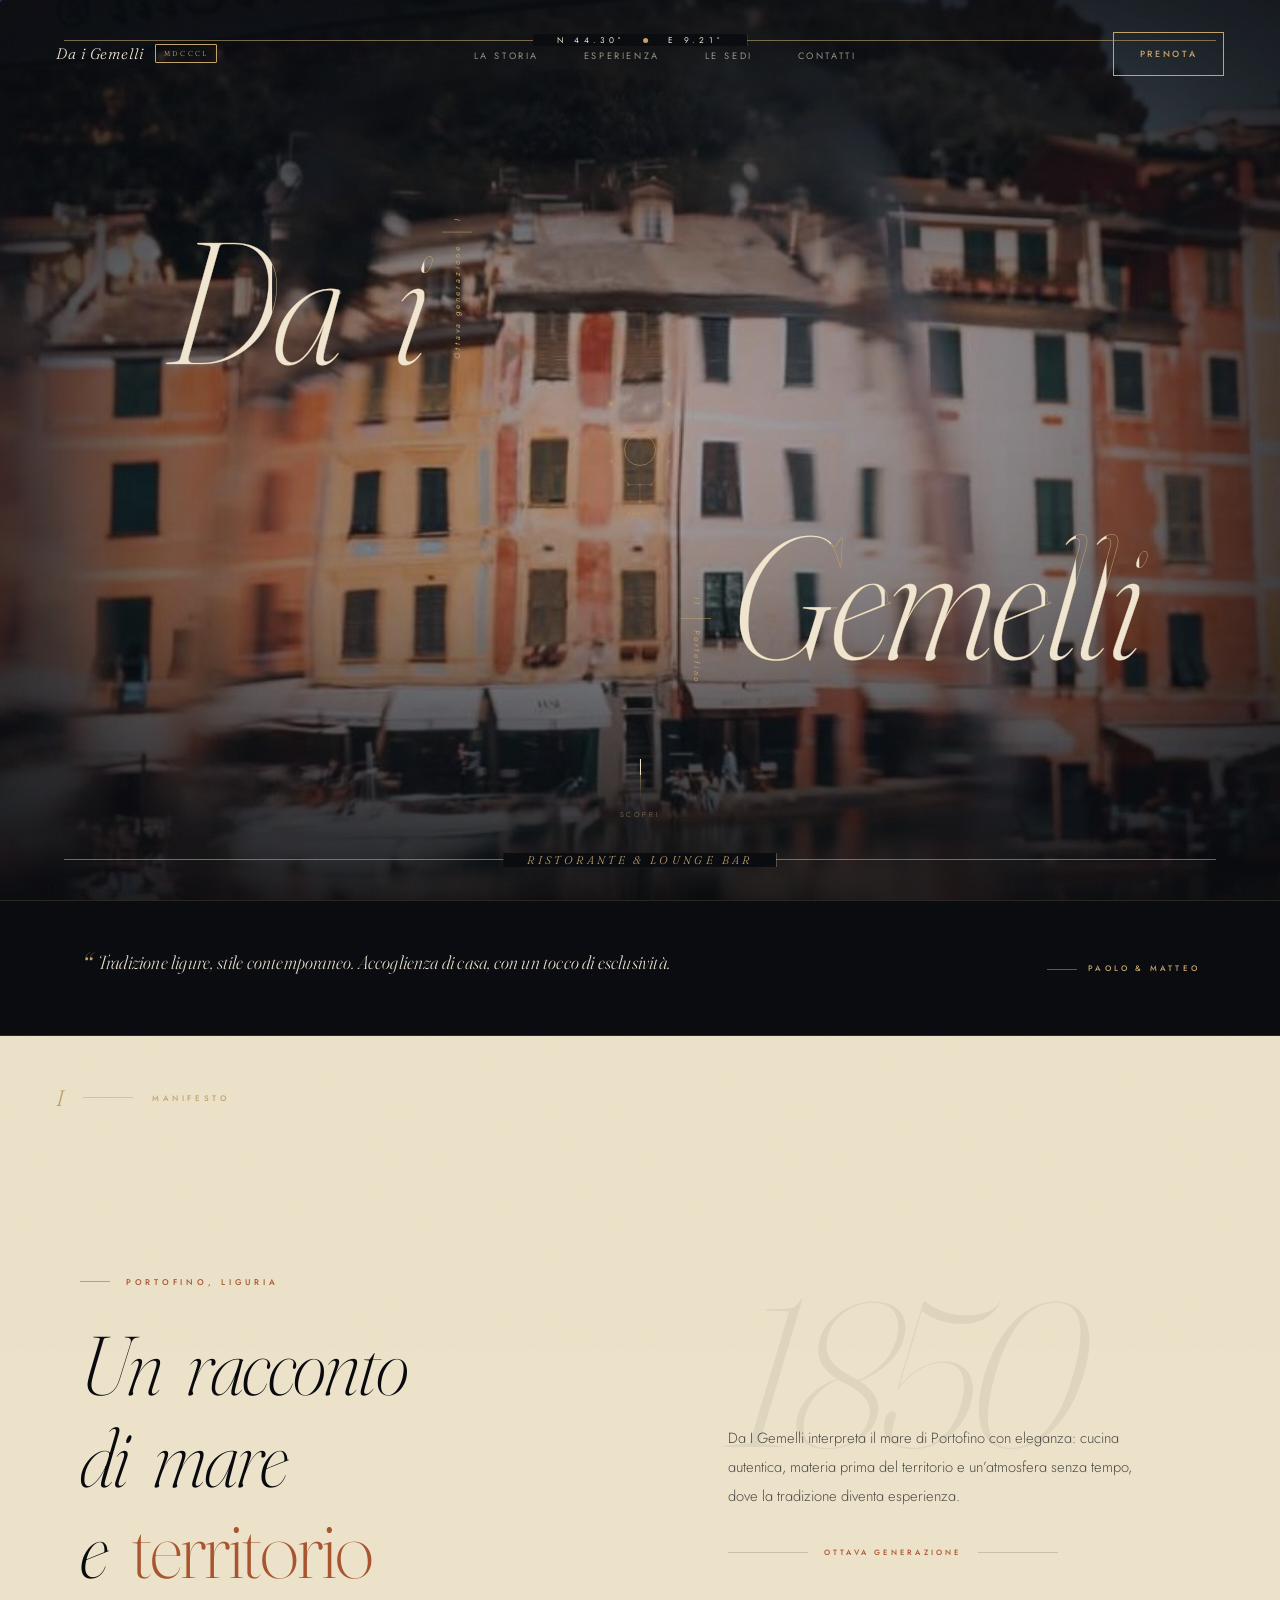
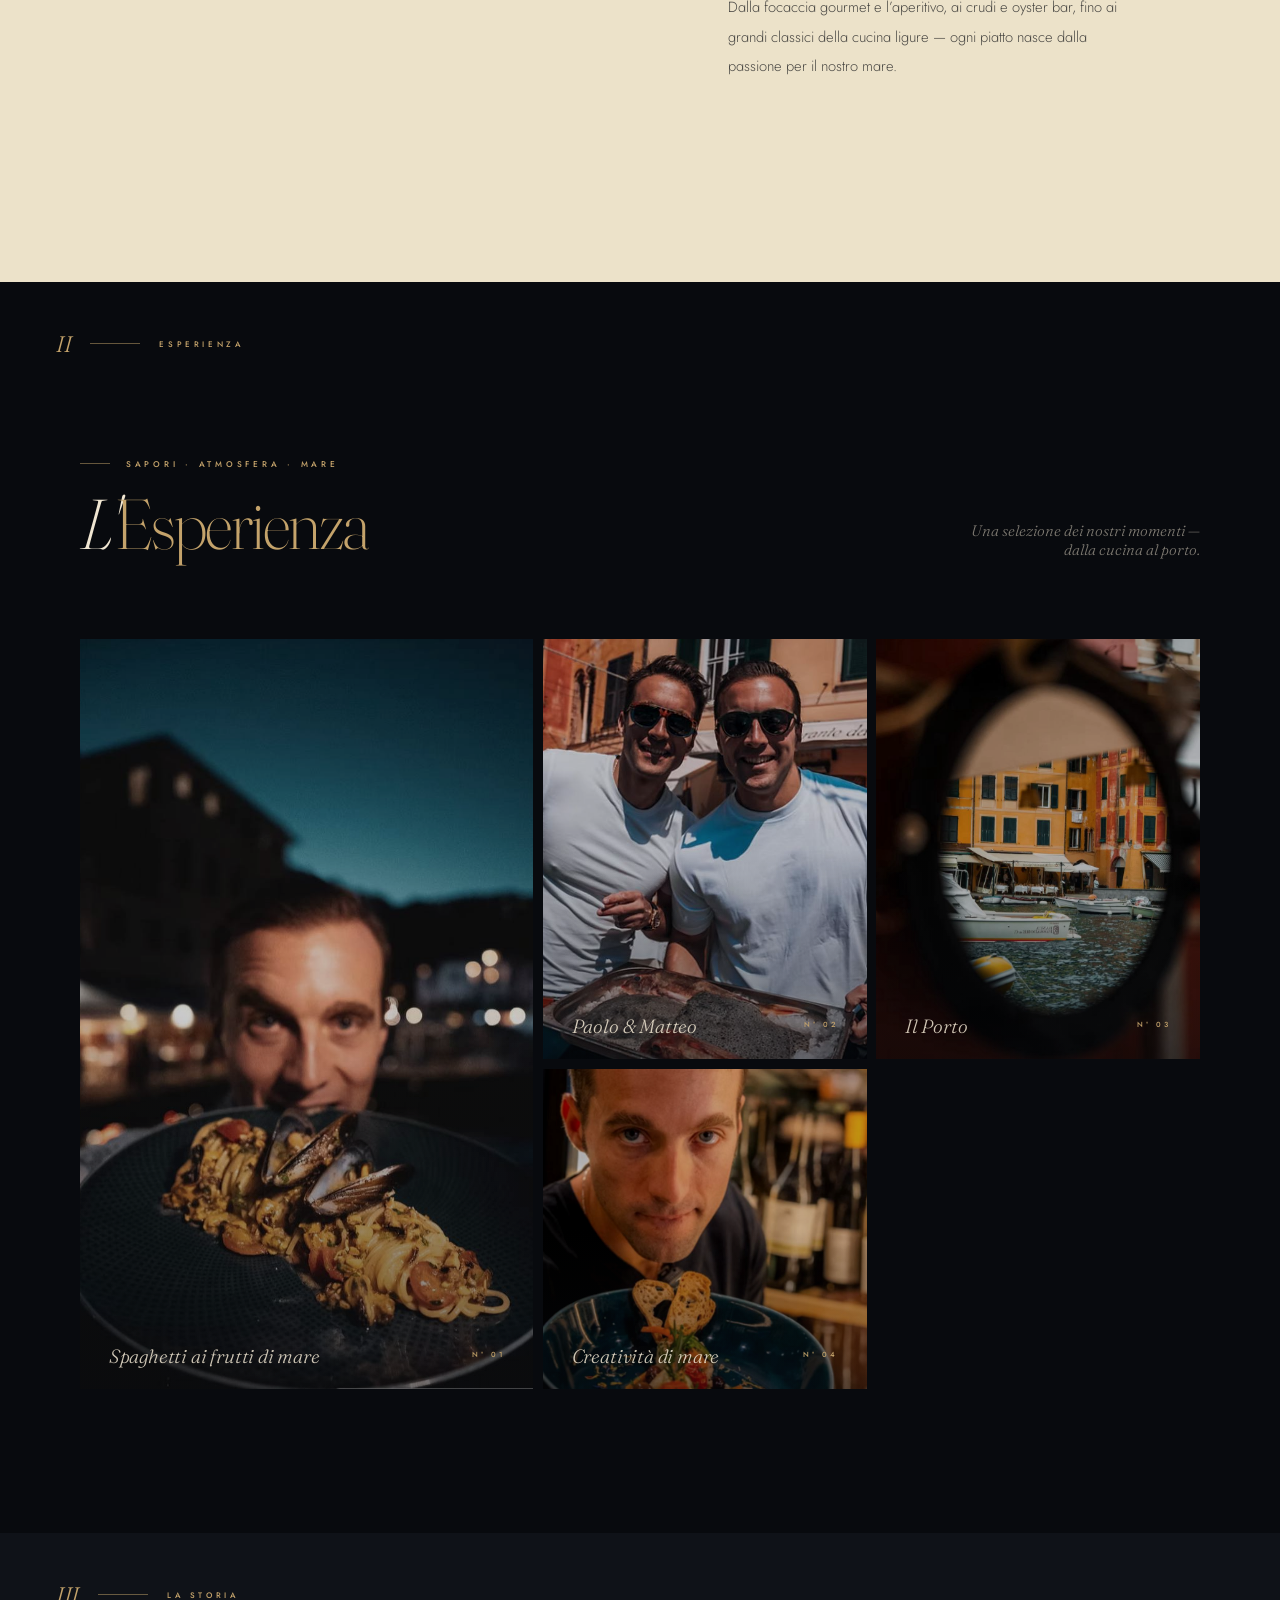
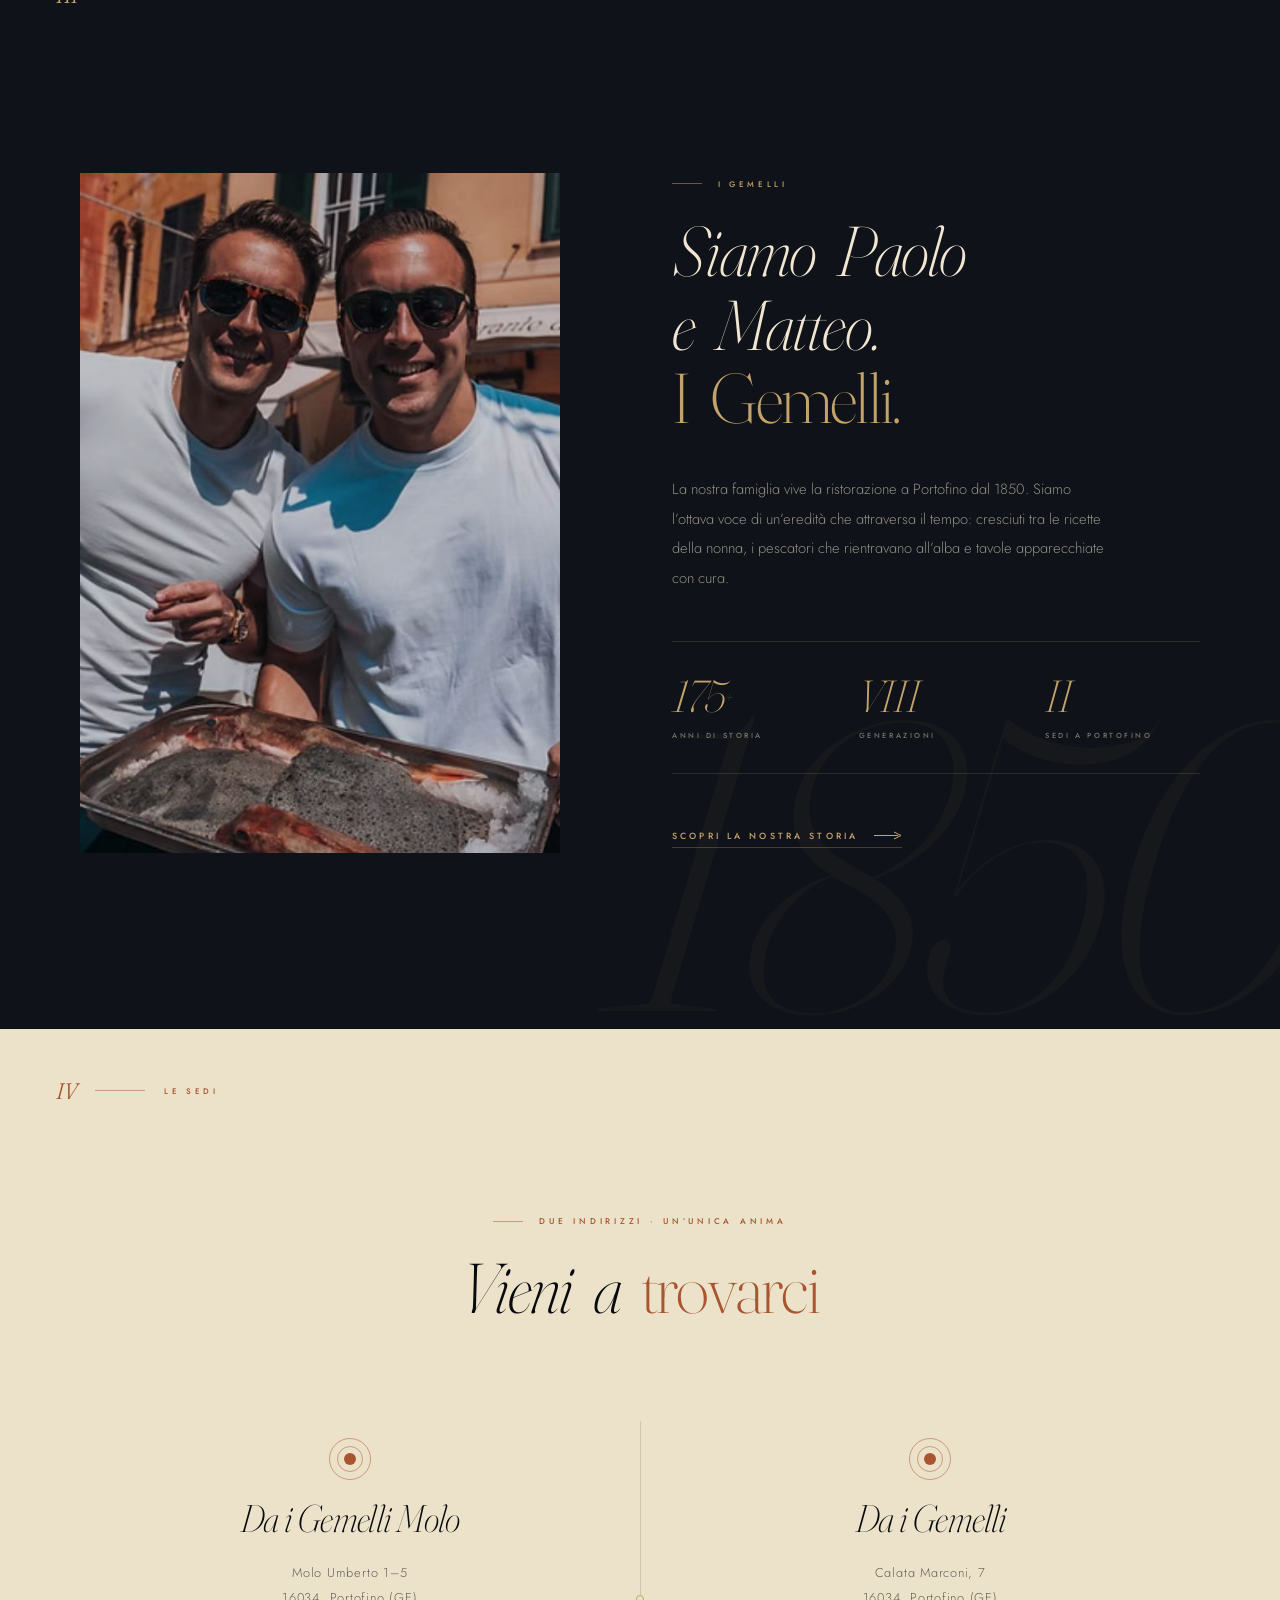
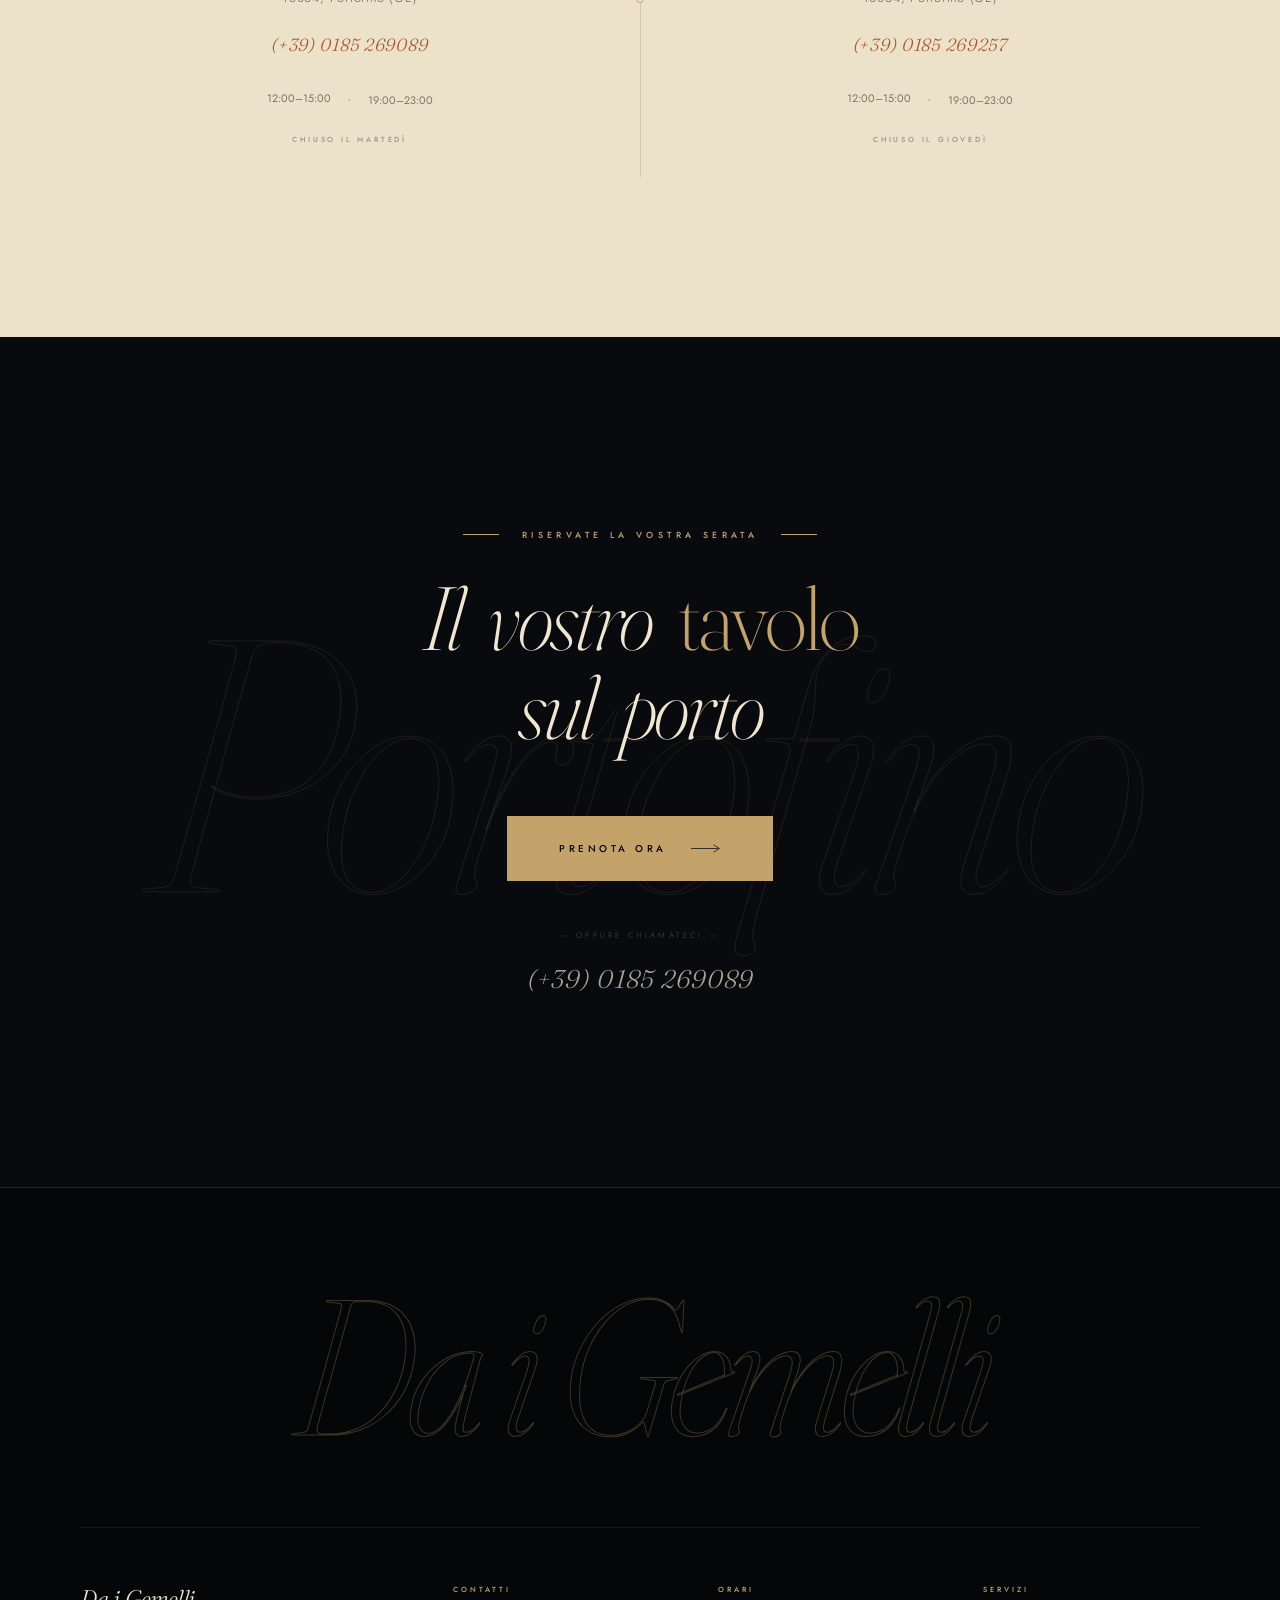
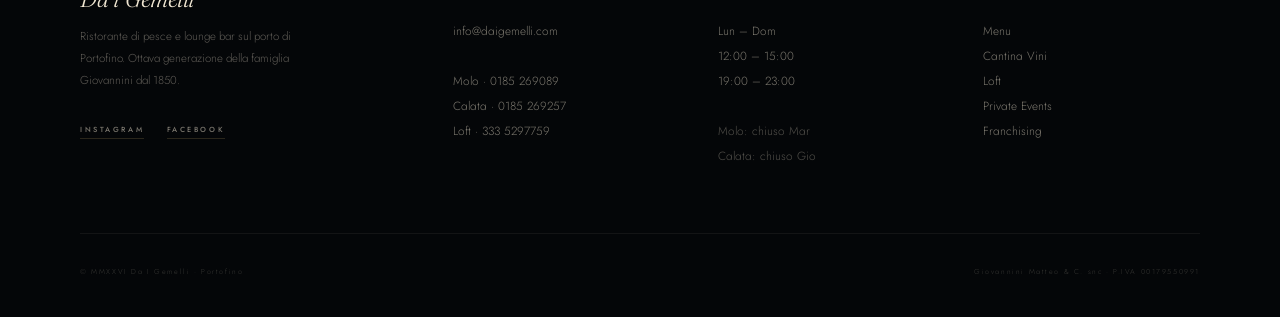
==== index.html @ 79a21961 "Add files via upload" ====
<!DOCTYPE html>
<html lang="it">
<head>
<meta charset="UTF-8"/>
<meta name="viewport" content="width=device-width,initial-scale=1.0"/>
<title>Da i Gemelli — Portofino · Ristorante &amp; Lounge Bar · Dal 1850</title>
<meta name="description" content="Ristorante di pesce e lounge bar nel cuore di Portofino. Otto generazioni di tradizione ligure dal 1850."/>
<meta name="theme-color" content="#080a0e"/>
<link rel="preconnect" href="https://fonts.googleapis.com"/>
<link rel="preconnect" href="https://fonts.gstatic.com" crossorigin/>
<link href="https://fonts.googleapis.com/css2?family=Fraunces:ital,opsz,wght@0,9..144,200;0,9..144,300;0,9..144,400;1,9..144,200;1,9..144,300;1,9..144,400&family=Jost:wght@200;300;400;500&display=swap" rel="stylesheet"/>
<style>
/* ════════════════════════════════════════════════════════════
   FOUNDATIONS
════════════════════════════════════════════════════════════════ */
*,*::before,*::after{box-sizing:border-box;margin:0;padding:0}
:root{
  --bg:#080a0e;
  --bg-2:#0f1218;
  --bg-3:#161a22;
  --cream:#f0e6d2;
  --cream-soft:#e6d8bb;
  --paper:#ece2c9;
  --paper-deep:#e0d4b6;
  --ink:#080a0e;
  --gold:#c4a36b;
  --gold-bright:#dbc18a;
  --gold-deep:#8a6f43;
  --terra:#a85530;
  --line:rgba(196,163,107,0.18);
  --ease:cubic-bezier(0.19,1,0.22,1);
  --ease-2:cubic-bezier(0.86,0,0.07,1);
  --serif:'Fraunces',Georgia,serif;
  --sans:'Jost',sans-serif;
}
html{font-size:16px;-webkit-text-size-adjust:100%}
body{
  background:var(--bg);
  color:var(--cream);
  font-family:var(--sans);
  font-weight:300;
  font-feature-settings:"ss01","ss02";
  overflow-x:hidden;
  -webkit-font-smoothing:antialiased;
  text-rendering:optimizeLegibility;
  cursor:none;
}
@media(hover:none){ body{cursor:auto} }
body.locked{overflow:hidden;height:100vh}
img{display:block;width:100%;height:100%;object-fit:cover}
a{text-decoration:none;color:inherit}
button{font-family:inherit;cursor:none;background:none;border:none;color:inherit;padding:0}
address{font-style:normal}
::selection{background:var(--gold);color:var(--ink)}

/* ── Hairline element ── */
.hline{display:inline-block;width:30px;height:1px;background:currentColor;opacity:0.5;vertical-align:middle}

/* ── Film grain ── */
body::before{
  content:'';position:fixed;inset:-50%;z-index:9000;
  pointer-events:none;opacity:0.035;
  background-image:url("data:image/svg+xml,%3Csvg viewBox='0 0 200 200' xmlns='http://www.w3.org/2000/svg'%3E%3Cfilter id='n'%3E%3CfeTurbulence type='fractalNoise' baseFrequency='0.85' numOctaves='3' stitchTiles='stitch'/%3E%3C/filter%3E%3Crect width='100%25' height='100%25' filter='url(%23n)'/%3E%3C/svg%3E");
  background-size:200px;
  animation:grain 8s steps(6) infinite;
}
@keyframes grain{
  0%,100%{transform:translate(0,0)}
  20%{transform:translate(-3%,-2%)}
  40%{transform:translate(3%,-4%)}
  60%{transform:translate(-2%,5%)}
  80%{transform:translate(4%,2%)}
}

/* ════════════════════════════════════════════════════════════
   LOADER — Counter + Curtain split
════════════════════════════════════════════════════════════════ */
.loader{
  position:fixed;inset:0;z-index:10000;
  background:var(--bg);
  display:flex;align-items:center;justify-content:center;
  flex-direction:column;
  transition:opacity 0.6s ease;
}
.loader__t,.loader__b{
  position:absolute;left:0;right:0;
  background:var(--bg);
  z-index:2;
  transition:transform 1.5s var(--ease-2);
}
.loader__t{top:0;height:50.1vh;transform-origin:top}
.loader__b{bottom:0;height:50.1vh;transform-origin:bottom}
.loader.done .loader__t{transform:translateY(-100%)}
.loader.done .loader__b{transform:translateY(100%)}
.loader.gone{opacity:0;pointer-events:none}

.loader__inner{
  position:relative;z-index:3;
  display:flex;flex-direction:column;align-items:center;gap:2.5rem;
  transition:opacity 0.4s ease;
}
.loader.done .loader__inner{opacity:0}
.loader__top-mark{
  position:absolute;top:3rem;left:50%;
  transform:translateX(-50%);
  font-size:0.5rem;font-weight:400;
  letter-spacing:0.45em;text-transform:uppercase;
  color:var(--gold);
  display:flex;align-items:center;gap:1rem;
  opacity:0;
  animation:fadeIn 0.6s var(--ease) 0.2s forwards;
}
.loader__brand{
  font-family:var(--serif);
  font-size:1.4rem;font-weight:200;font-style:italic;
  letter-spacing:0.08em;
  color:var(--cream);
  opacity:0;
  animation:fadeUp 0.8s var(--ease) 0.1s forwards;
}
.loader__count{
  font-family:var(--serif);
  font-size:clamp(5rem,9vw,8rem);
  font-weight:200;font-style:italic;
  line-height:1;color:var(--cream);
  font-variation-settings:"opsz" 144;
  letter-spacing:-0.04em;
  display:flex;align-items:flex-end;gap:0.05em;
}
.loader__count-pct{
  font-size:0.25em;
  margin-bottom:0.5em;
  color:var(--gold);
  font-style:normal;
}
.loader__line{
  width:0;height:1px;
  background:var(--gold);
  transition:width 1.6s var(--ease);
}
.loader.filling .loader__line{width:240px}
.loader__sub{
  font-size:0.52rem;font-weight:400;
  letter-spacing:0.5em;text-transform:uppercase;
  color:var(--gold);
  opacity:0;
  animation:fadeIn 0.8s var(--ease) 0.4s forwards;
}
.loader__bot-mark{
  position:absolute;bottom:3rem;left:50%;
  transform:translateX(-50%);
  font-size:0.48rem;font-weight:400;
  letter-spacing:0.4em;text-transform:uppercase;
  color:rgba(240,230,210,0.4);
  opacity:0;
  animation:fadeIn 0.6s var(--ease) 0.5s forwards;
}

/* ════════════════════════════════════════════════════════════
   CUSTOM CURSOR
════════════════════════════════════════════════════════════════ */
.cur{
  position:fixed;top:0;left:0;width:4px;height:4px;
  background:var(--gold-bright);
  border-radius:50%;
  pointer-events:none;
  z-index:9998;
  transform:translate(-50%,-50%);
  transition:width 0.3s,height 0.3s,opacity 0.3s,background 0.3s;
  mix-blend-mode:difference;
  filter:invert(1);
}
.cur-ring{
  position:fixed;top:0;left:0;width:32px;height:32px;
  border:1px solid rgba(196,163,107,0.5);
  border-radius:50%;
  pointer-events:none;
  z-index:9997;
  transform:translate(-50%,-50%);
  transition:width 0.5s var(--ease),height 0.5s var(--ease),background 0.4s,border-color 0.4s,mix-blend-mode 0.3s;
}
body.hl .cur{width:0;height:0}
body.hl .cur-ring{width:58px;height:58px;background:rgba(196,163,107,0.12);border-color:var(--gold-bright)}
body.hi .cur-ring{width:100px;height:100px;mix-blend-mode:difference;background:#fff;border-color:transparent}
body.hi .cur{opacity:0}
@media(hover:none){ .cur,.cur-ring{display:none!important} }

/* ════════════════════════════════════════════════════════════
   SCROLL PROGRESS
════════════════════════════════════════════════════════════════ */
.prog{
  position:fixed;top:0;left:0;
  width:0%;height:1px;
  background:var(--gold);
  z-index:600;
  transition:width 0.05s linear;
}

/* ════════════════════════════════════════════════════════════
   NAV
════════════════════════════════════════════════════════════════ */
.nav{
  position:fixed;top:0;left:0;right:0;z-index:500;
  display:flex;align-items:center;justify-content:space-between;
  padding:2rem 3.5rem;
  transition:background 0.5s var(--ease),padding 0.4s var(--ease),border-color 0.5s;
  border-bottom:1px solid transparent;
}
.nav.s{
  background:rgba(8,10,14,0.82);
  backdrop-filter:blur(28px) saturate(140%);
  -webkit-backdrop-filter:blur(28px) saturate(140%);
  padding:1.1rem 3.5rem;
  border-bottom-color:var(--line);
}
.nav__brand{
  display:flex;align-items:center;gap:0.7rem;
  font-family:var(--serif);
  font-size:0.95rem;font-weight:300;font-style:italic;
  letter-spacing:0.06em;
  color:var(--cream);
  opacity:0;
  animation:fadeUp 1s var(--ease) 3.4s forwards;
}
.nav__brand-mark{
  display:inline-block;
  font-size:0.45rem;font-style:normal;
  letter-spacing:0.3em;
  color:var(--gold);
  padding:0.25rem 0.5rem;
  border:1px solid var(--gold);
  border-radius:1px;
}
.nav__links{display:flex;gap:2.8rem;list-style:none}
.nav__links a{
  position:relative;
  font-size:0.58rem;font-weight:400;
  letter-spacing:0.28em;text-transform:uppercase;
  color:rgba(240,230,210,0.6);
  transition:color 0.4s;
  opacity:0;
  animation:fadeUp 1s var(--ease) 3.6s forwards;
  padding-bottom:4px;
}
.nav__links li:nth-child(2) a{animation-delay:3.7s}
.nav__links li:nth-child(3) a{animation-delay:3.8s}
.nav__links li:nth-child(4) a{animation-delay:3.9s}
.nav__links a::after{
  content:'';position:absolute;bottom:0;left:0;right:0;
  height:1px;background:var(--gold);
  transform:scaleX(0);transform-origin:right;
  transition:transform 0.5s var(--ease);
}
.nav__links a:hover{color:var(--cream)}
.nav__links a:hover::after{transform:scaleX(1);transform-origin:left}
.nav__cta{
  position:relative;overflow:hidden;
  display:inline-flex;align-items:center;gap:0.7rem;
  font-size:0.56rem;font-weight:500;
  letter-spacing:0.3em;text-transform:uppercase;
  color:var(--gold);
  padding:0.9rem 1.6rem;
  border:1px solid var(--gold);
  transition:color 0.4s;
  opacity:0;
  animation:fadeUp 1s var(--ease) 4s forwards;
}
.nav__cta::before{
  content:'';position:absolute;inset:0;
  background:var(--gold);
  transform:translateY(101%);
  transition:transform 0.5s var(--ease);
}
.nav__cta:hover{color:var(--ink)}
.nav__cta:hover::before{transform:translateY(0)}
.nav__cta > *{position:relative;z-index:1}

/* ── Burger ── */
.burger{
  display:none;
  width:36px;height:30px;
  flex-direction:column;justify-content:center;align-items:flex-end;gap:6px;
  position:relative;z-index:550;
}
.burger span{
  display:block;width:24px;height:1px;background:var(--cream);
  transition:transform 0.4s var(--ease),width 0.4s var(--ease),background 0.3s;
}
.burger span:nth-child(2){width:16px}
.burger.open span{background:var(--gold)}
.burger.open span:nth-child(1){transform:translateY(3.5px) rotate(45deg);width:24px}
.burger.open span:nth-child(2){transform:translateY(-3.5px) rotate(-45deg);width:24px}

/* ── Mobile menu overlay ── */
.mmenu{
  position:fixed;inset:0;z-index:450;
  background:var(--bg);
  display:flex;align-items:center;justify-content:center;
  opacity:0;pointer-events:none;
  transition:opacity 0.5s var(--ease);
}
.mmenu.open{opacity:1;pointer-events:auto}
.mmenu__inner{
  display:flex;flex-direction:column;align-items:center;gap:2.5rem;
  padding:2rem;
  text-align:center;
}
.mmenu__links{
  list-style:none;
  display:flex;flex-direction:column;gap:1.5rem;
}
.mmenu__links a{
  font-family:var(--serif);
  font-size:2.2rem;font-weight:300;font-style:italic;
  letter-spacing:-0.01em;
  color:var(--cream);
  position:relative;
  transition:color 0.3s;
  font-variation-settings:"opsz" 144;
}
.mmenu__links a:hover{color:var(--gold)}
.mmenu__links li{
  opacity:0;transform:translateY(20px);
  transition:opacity 0.6s var(--ease),transform 0.6s var(--ease);
}
.mmenu.open .mmenu__links li{opacity:1;transform:none}
.mmenu.open .mmenu__links li:nth-child(1){transition-delay:0.15s}
.mmenu.open .mmenu__links li:nth-child(2){transition-delay:0.22s}
.mmenu.open .mmenu__links li:nth-child(3){transition-delay:0.29s}
.mmenu.open .mmenu__links li:nth-child(4){transition-delay:0.36s}

.mmenu__cta{
  font-size:0.6rem;font-weight:500;
  letter-spacing:0.32em;text-transform:uppercase;
  color:var(--ink);background:var(--gold);
  padding:1.1rem 2.4rem;
  border:1px solid var(--gold);
  margin-top:1rem;
  opacity:0;
  transition:opacity 0.6s var(--ease) 0.5s;
}
.mmenu.open .mmenu__cta{opacity:1}

.mmenu__contact{
  margin-top:2rem;
  font-size:0.78rem;font-weight:300;line-height:2;
  color:rgba(240,230,210,0.5);
  opacity:0;
  transition:opacity 0.6s var(--ease) 0.6s;
}
.mmenu.open .mmenu__contact{opacity:1}
.mmenu__contact a{color:var(--gold);transition:color 0.3s}

/* ════════════════════════════════════════════════════════════
   HERO — THE BIG REBUILD
════════════════════════════════════════════════════════════════ */
.hero{
  position:relative;width:100%;
  height:100vh;min-height:720px;
  overflow:hidden;
}
.hero__bg{
  position:absolute;inset:-5%;
  background:url('[data-uri]') center 30%/cover no-repeat;
  transform:scale(1.15);
  animation:hZoom 20s var(--ease) forwards;
  will-change:transform;
}
.hero__veil{
  position:absolute;inset:0;
  background:
    radial-gradient(ellipse at center, rgba(8,10,14,0.15) 0%, rgba(8,10,14,0.55) 100%),
    linear-gradient(180deg, rgba(8,10,14,0.5) 0%, rgba(8,10,14,0.15) 35%, rgba(8,10,14,0.2) 65%, rgba(8,10,14,0.6) 100%);
}
.hero__vignette{
  position:absolute;inset:0;
  box-shadow:inset 0 0 220px 60px rgba(8,10,14,0.7);
  pointer-events:none;
}

/* Frame hairlines — draw across after loader */
.hero__frame-top,.hero__frame-bot{
  position:absolute;left:5%;right:5%;
  height:1px;background:var(--gold);
  transform-origin:left;
  transform:scaleX(0);
  z-index:3;
  opacity:0.6;
}
.hero__frame-top{top:2.5rem;animation:lineX 1.6s var(--ease) 4.4s forwards}
.hero__frame-bot{bottom:2.5rem;animation:lineX 1.6s var(--ease) 4.6s forwards;transform-origin:right;transform:scaleX(0)}
@keyframes lineX{ to{ transform:scaleX(1) } }

/* Top label */
.hero__top-lbl{
  position:absolute;top:2.5rem;left:50%;
  transform:translateX(-50%) translateY(-50%);
  z-index:4;
  display:flex;align-items:center;gap:1.2rem;
  font-size:0.52rem;font-weight:400;
  letter-spacing:0.5em;text-transform:uppercase;
  color:var(--cream);
  background:var(--bg);
  padding:0 1.5rem;
  opacity:0;
  animation:fadeIn 1s var(--ease) 5s forwards;
}
.hero__top-lbl .dot{
  display:inline-block;width:5px;height:5px;border-radius:50%;
  background:var(--gold);
}

/* Bottom label */
.hero__bot-lbl{
  position:absolute;bottom:2.5rem;left:50%;
  transform:translateX(-50%) translateY(50%);
  z-index:4;
  display:flex;align-items:center;gap:1.2rem;
  font-family:var(--serif);
  font-size:0.7rem;font-weight:300;font-style:italic;
  letter-spacing:0.3em;text-transform:uppercase;
  color:var(--gold);
  background:var(--bg);
  padding:0 1.5rem;
  opacity:0;
  animation:fadeIn 1s var(--ease) 5.2s forwards;
}

/* ══ WORDS — Dai & Gemelli with outline→fill animation ══ */
.word{
  position:absolute;
  font-family:var(--serif);
  font-weight:200;font-style:italic;
  line-height:0.85;
  letter-spacing:-0.025em;
  font-variation-settings:"opsz" 144;
  z-index:2;
  user-select:none;
  filter:drop-shadow(0 8px 60px rgba(0,0,0,0.5));
}
.word--dai{
  top:24vh;left:13vw;
  font-size:clamp(6rem,13.5vw,14.5rem);
}
.word--gem{
  bottom:24vh;right:11vw;
  font-size:clamp(6rem,13.5vw,14.5rem);
}

/* Letter outline + fill system */
.ltr{
  display:inline-block;
  position:relative;
  line-height:1;
}
.ltr-s,.ltr-f{
  display:inline-block;
  line-height:1;
}
.ltr-s{
  color:transparent;
  -webkit-text-stroke:0.5px var(--gold);
}
.ltr-f{
  position:absolute;top:0;left:0;
  color:var(--cream);
  -webkit-text-stroke:0;
  clip-path:inset(0 0 100% 0);  /* hidden — clipped from bottom up */
  animation:fillFromTop 1.4s var(--ease) forwards;
  animation-delay:calc(4.6s + var(--i) * 0.08s);
}
.word--gem .ltr-f{
  clip-path:inset(100% 0 0 0);  /* hidden — clipped from top down */
  animation:fillFromBottom 1.4s var(--ease) forwards;
  animation-delay:calc(5.4s + var(--i) * 0.08s);
}
@keyframes fillFromTop {
  0%   { clip-path:inset(0 0 100% 0) }
  100% { clip-path:inset(0 0 0 0) }
}
@keyframes fillFromBottom {
  0%   { clip-path:inset(100% 0 0 0) }
  100% { clip-path:inset(0 0 0 0) }
}

/* The stroke layer also subtly fades in */
.word .ltr{
  opacity:0;
  animation:strokeIn 0.6s var(--ease) forwards;
  animation-delay:calc(4.4s + var(--i) * 0.08s);
}
.word--gem .ltr{
  animation-delay:calc(5.2s + var(--i) * 0.08s);
}
@keyframes strokeIn{
  from{opacity:0} to{opacity:1}
}

.sp{display:inline-block;width:0.3em}

/* Word side markers (small numerals) */
.word__marker{
  position:absolute;
  font-family:var(--sans);
  font-size:0.5rem;font-weight:400;
  letter-spacing:0.35em;
  color:var(--gold);
  display:flex;align-items:center;gap:0.7rem;
  opacity:0;
  animation:fadeIn 0.8s var(--ease) 5.8s forwards;
}
.word--dai .word__marker{
  top:0;right:-3rem;
  writing-mode:vertical-rl;
  transform:rotate(180deg);
}
.word--gem .word__marker{
  bottom:0;left:-3rem;
  writing-mode:vertical-rl;
}

/* ══ Constellation between words ══ */
.constellation{
  position:absolute;
  left:50%;top:50%;
  transform:translate(-50%,-50%);
  width:clamp(110px,9vw,165px);
  height:auto;
  color:var(--gold);
  opacity:0;
  animation:fadeIn 1.5s var(--ease) 5s forwards;
  pointer-events:none;
  z-index:1;
}
.c-lines line{
  stroke-dasharray:60;
  stroke-dashoffset:60;
  animation:drawL 1.2s var(--ease) forwards;
}
.c-lines line:nth-child(1){animation-delay:5.4s}
.c-lines line:nth-child(2){animation-delay:5.5s}
.c-lines line:nth-child(3){animation-delay:5.6s}
.c-lines line:nth-child(4){animation-delay:5.7s}
.c-lines line:nth-child(5){animation-delay:5.8s}
.c-lines line:nth-child(6){animation-delay:5.9s}
.c-lines line:nth-child(7){animation-delay:6s}
.c-lines line:nth-child(8){animation-delay:6.1s}
.c-lines line:nth-child(9){animation-delay:6.2s}
@keyframes drawL{ to{ stroke-dashoffset:0 } }

.c-stars circle{
  opacity:0;
  transform-origin:center;transform-box:fill-box;
  animation:starPop 0.7s var(--ease) forwards;
  animation-delay:calc(5.2s + var(--s) * 0.08s);
  filter:drop-shadow(0 0 4px var(--gold-bright));
}
@keyframes starPop{
  0%{opacity:0;transform:scale(0)}
  60%{opacity:1;transform:scale(1.5)}
  100%{opacity:1;transform:scale(1)}
}
.c-lbl{
  font-family:var(--sans);
  font-size:7px;font-weight:400;
  letter-spacing:0.5em;
  fill:var(--gold);
  opacity:0;
  animation:fadeIn 1s var(--ease) 6.4s forwards;
}

/* Scroll indicator */
.hero__scroll{
  position:absolute;bottom:5rem;left:50%;
  transform:translateX(-50%);
  display:flex;flex-direction:column;align-items:center;gap:0.6rem;
  opacity:0;animation:fadeIn 1s var(--ease) 6.6s forwards;
  z-index:5;
}
.hero__scroll-bar{
  width:1px;height:40px;
  background:linear-gradient(to bottom,var(--gold),transparent);
  position:relative;overflow:hidden;
}
.hero__scroll-bar::after{
  content:'';position:absolute;top:0;left:0;right:0;height:40%;
  background:var(--cream);
  animation:scrollDown 2.2s ease-in-out infinite;
}
@keyframes scrollDown{
  0%{transform:translateY(-100%)}
  100%{transform:translateY(250%)}
}
.hero__scroll span{
  font-size:0.45rem;letter-spacing:0.35em;text-transform:uppercase;
  color:rgba(196,163,107,0.7);
}

/* ════════════════════════════════════════════════════════════
   QUOTE BAR (replaces marquee — refined)
════════════════════════════════════════════════════════════════ */
.qbar{
  background:var(--bg);
  border-top:1px solid var(--line);
  border-bottom:1px solid var(--line);
  padding:2.5rem 5rem;
  display:flex;align-items:center;justify-content:space-between;gap:3rem;
}
.qbar__quote{
  font-family:var(--serif);
  font-size:clamp(1rem,1.5vw,1.5rem);
  font-weight:300;font-style:italic;
  color:var(--cream);
  line-height:1.4;
  letter-spacing:0.01em;
  max-width:70%;
  font-variation-settings:"opsz" 144;
}
.qbar__quote::before{
  content:'\201C';
  font-size:2em;color:var(--gold);
  vertical-align:-0.3em;margin-right:0.2em;
}
.qbar__attr{
  text-align:right;
  font-size:0.5rem;font-weight:500;
  letter-spacing:0.4em;text-transform:uppercase;
  color:var(--gold);
  flex-shrink:0;
}
.qbar__attr .hline{margin-right:0.7rem}

/* ════════════════════════════════════════════════════════════
   SECTION CHAPTER NUMBER
════════════════════════════════════════════════════════════════ */
.chapter{
  position:absolute;top:3rem;left:3.5rem;
  display:flex;align-items:center;gap:1.2rem;
  font-size:0.5rem;font-weight:500;
  letter-spacing:0.45em;text-transform:uppercase;
  color:var(--gold);
  z-index:5;
}
.chapter__num{
  font-family:var(--serif);
  font-size:1.4rem;font-weight:300;font-style:italic;
  letter-spacing:-0.02em;
  color:var(--gold);
}
.chapter__line{width:50px;height:1px;background:var(--gold);opacity:0.5}

/* ════════════════════════════════════════════════════════════
   INTRO
════════════════════════════════════════════════════════════════ */
.intro{
  position:relative;
  background:var(--paper);color:var(--ink);
  padding:11rem 5rem 9rem;
  overflow:hidden;
}
.intro__grid{
  display:grid;grid-template-columns:1.1fr 1fr;gap:8rem;
  align-items:start;
  margin-top:4rem;
}
.intro__pre{
  font-size:0.52rem;font-weight:500;
  letter-spacing:0.45em;text-transform:uppercase;
  color:var(--terra);
  margin-bottom:2rem;
  display:flex;align-items:center;gap:1rem;
}
.intro__big{
  font-family:var(--serif);
  font-size:clamp(3rem,6.5vw,7.5rem);
  font-weight:200;font-style:italic;
  line-height:1.02;
  color:var(--ink);
  letter-spacing:-0.025em;
  font-variation-settings:"opsz" 144;
}
.intro__big em{font-style:normal;color:var(--terra);font-weight:200}
.intro__big-line{display:block;overflow:hidden;padding:0.04em 0}
.intro__big .ltr-simple{
  display:inline-block;
  transform:translateY(110%);
  transition:transform 1.2s var(--ease);
  transition-delay:calc(var(--i) * 0.04s);
}
.intro__big.visible .ltr-simple{transform:translateY(0)}

.intro__right{padding-top:1rem}
.intro__year{
  font-family:var(--serif);
  font-size:clamp(8rem,16vw,18rem);
  font-weight:200;font-style:italic;
  line-height:0.8;
  color:rgba(8,10,14,0.06);
  letter-spacing:-0.05em;
  margin-bottom:-2rem;
  font-variation-settings:"opsz" 144;
}
.intro__body{
  font-size:0.92rem;font-weight:300;line-height:2;
  color:rgba(8,10,14,0.7);max-width:46ch;
}
.intro__body+.intro__body{margin-top:1.6rem}
.intro__divider{
  display:flex;align-items:center;gap:1rem;
  margin:2.2rem 0;
}
.intro__divider-line{flex:1;height:1px;background:rgba(8,10,14,0.15);max-width:80px}
.intro__divider-text{
  font-size:0.48rem;font-weight:500;
  letter-spacing:0.42em;text-transform:uppercase;
  color:var(--terra);
}
.intro__sig{
  font-family:var(--serif);font-size:1.6rem;
  font-style:italic;font-weight:300;color:var(--ink);
  margin-top:1.5rem;
  letter-spacing:-0.01em;
  font-variation-settings:"opsz" 60;
}

/* ════════════════════════════════════════════════════════════
   GALLERY
════════════════════════════════════════════════════════════════ */
.gallery{
  position:relative;
  background:var(--bg);
  padding:11rem 5rem 9rem;
}
.gallery__hd{
  display:grid;grid-template-columns:1fr auto;gap:4rem;
  align-items:flex-end;
  margin-bottom:5rem;
}
.gallery__pre{
  font-size:0.52rem;font-weight:500;
  letter-spacing:0.45em;text-transform:uppercase;
  color:var(--gold);
  margin-bottom:1.2rem;
  display:flex;align-items:center;gap:1rem;
}
.gallery__title{
  font-family:var(--serif);
  font-size:clamp(3rem,5.5vw,6rem);
  font-weight:200;font-style:italic;
  color:var(--cream);
  line-height:1;
  letter-spacing:-0.025em;
  font-variation-settings:"opsz" 144;
}
.gallery__title em{color:var(--gold);font-style:normal}
.gallery__title .ltr-simple{
  display:inline-block;
  transform:translateY(110%);opacity:0;
  transition:transform 1.2s var(--ease),opacity 1.2s var(--ease);
  transition-delay:calc(var(--i) * 0.05s);
}
.gallery__title.visible .ltr-simple{transform:translateY(0);opacity:1}
.gallery__caption{
  text-align:right;
  font-family:var(--serif);
  font-size:0.95rem;font-style:italic;font-weight:300;
  color:rgba(240,230,210,0.5);
  max-width:24ch;
}

.gallery__grid{
  display:grid;
  grid-template-columns:1.4fr 1fr 1fr;
  grid-template-rows:420px 320px;
  gap:0.6rem;
}
.gallery__item{
  position:relative;overflow:hidden;
  background:var(--bg-2);
}
.gallery__item img{
  width:100%;height:100%;object-fit:cover;
  transition:transform 1.4s var(--ease),filter 0.8s;
  filter:brightness(0.78) saturate(0.85) contrast(1.05);
}
.gallery__item:hover img{
  transform:scale(1.06);
  filter:brightness(0.92) saturate(1) contrast(1);
}
.gallery__item--tall{grid-row:span 2}
.gallery__item-veil{
  position:absolute;inset:0;
  background:linear-gradient(to top,rgba(8,10,14,0.7) 0%,transparent 50%);
  pointer-events:none;
  opacity:0.6;
  transition:opacity 0.6s;
}
.gallery__item:hover .gallery__item-veil{opacity:0.95}
.gallery__item-info{
  position:absolute;bottom:1.8rem;left:1.8rem;right:1.8rem;
  display:flex;align-items:flex-end;justify-content:space-between;
  pointer-events:none;
}
.gallery__item-name{
  font-family:var(--serif);
  font-size:1.2rem;font-style:italic;font-weight:300;
  color:var(--cream);
  letter-spacing:-0.01em;
  transform:translateY(8px);opacity:0.85;
  transition:transform 0.6s var(--ease),opacity 0.4s;
}
.gallery__item:hover .gallery__item-name{transform:translateY(0);opacity:1}
.gallery__item-tag{
  font-size:0.46rem;font-weight:500;
  letter-spacing:0.4em;text-transform:uppercase;
  color:var(--gold);
}

/* Pre-reveal stagger */
.gallery__item{opacity:0;transform:translateY(2rem)}
.gallery__item.visible{opacity:1;transform:none;transition:opacity 1.1s var(--ease),transform 1.1s var(--ease)}
.gallery__item.visible:nth-child(2){transition-delay:0.15s}
.gallery__item.visible:nth-child(3){transition-delay:0.3s}
.gallery__item.visible:nth-child(4){transition-delay:0.45s}

/* ════════════════════════════════════════════════════════════
   STORY
════════════════════════════════════════════════════════════════ */
.story{
  position:relative;
  background:var(--bg-2);
  padding:11rem 5rem;
  overflow:hidden;
}
.story::before{
  content:'1850';
  position:absolute;
  right:-3vw;bottom:-3vw;
  font-family:var(--serif);
  font-size:clamp(18rem,32vw,36rem);
  font-weight:200;font-style:italic;
  color:rgba(196,163,107,0.04);
  letter-spacing:-0.04em;
  line-height:1;pointer-events:none;
  font-variation-settings:"opsz" 144;
}
.story__grid{
  position:relative;
  display:grid;grid-template-columns:1fr 1.1fr;gap:7rem;
  align-items:center;
  margin-top:4rem;
}
.story__img-wrap{
  position:relative;
  overflow:hidden;
}
.story__img{
  width:100%;height:680px;object-fit:cover;object-position:center top;
  transform:scale(1.15);
  filter:brightness(0.82) saturate(0.85);
  transition:transform 1.8s var(--ease),filter 1.2s;
}
.story.visible .story__img{transform:scale(1)}
.story__img-wrap::after{
  content:'';position:absolute;inset:0;
  background:var(--bg-2);
  transform-origin:bottom;
  transition:transform 1.6s var(--ease-2);
}
.story.visible .story__img-wrap::after{transform:scaleY(0)}
.story__frame{
  position:absolute;bottom:-2rem;right:-2rem;
  width:65%;height:60%;
  border:1px solid var(--line);
  pointer-events:none;z-index:-1;
}
.story__side{
  position:absolute;top:0;left:-3rem;
  font-size:0.48rem;font-weight:500;
  letter-spacing:0.45em;text-transform:uppercase;
  color:var(--gold);
  writing-mode:vertical-rl;
  transform:rotate(180deg);
  display:flex;align-items:center;gap:0.8rem;
}
.story__pre{
  font-size:0.5rem;font-weight:500;
  letter-spacing:0.45em;text-transform:uppercase;
  color:var(--gold);
  margin-bottom:1.5rem;
  display:flex;align-items:center;gap:1rem;
}
.story__title{
  font-family:var(--serif);
  font-size:clamp(3rem,5.5vw,5.5rem);
  font-weight:200;font-style:italic;
  line-height:1.05;color:var(--cream);
  letter-spacing:-0.025em;
  margin-bottom:2.5rem;
  font-variation-settings:"opsz" 144;
}
.story__title em{color:var(--gold);font-style:normal}
.story__title .ltr-simple{
  display:inline-block;
  transform:translateY(110%);opacity:0;
  transition:transform 1.2s var(--ease),opacity 1.2s var(--ease);
  transition-delay:calc(var(--i) * 0.04s);
}
.story__title.visible .ltr-simple{transform:translateY(0);opacity:1}
.story__body{
  font-size:0.92rem;font-weight:300;line-height:2;
  color:rgba(240,230,210,0.58);max-width:48ch;
}
.story__body+.story__body{margin-top:1.5rem}
.story__stats{
  display:grid;grid-template-columns:repeat(3,1fr);gap:2rem;
  margin:3rem 0;
  border-top:1px solid var(--line);
  border-bottom:1px solid var(--line);
  padding:2rem 0;
}
.story__stat-num{
  font-family:var(--serif);
  font-size:2.8rem;font-weight:200;font-style:italic;
  color:var(--gold);line-height:1;
  letter-spacing:-0.02em;
  font-variation-settings:"opsz" 144;
}
.story__stat-num em{font-size:0.45em;font-style:italic;color:var(--gold);vertical-align:0.4em}
.story__stat-lbl{
  font-size:0.46rem;font-weight:500;
  letter-spacing:0.35em;text-transform:uppercase;
  color:rgba(240,230,210,0.45);
  margin-top:0.7rem;
}
.story__link{
  display:inline-flex;align-items:center;gap:1rem;
  font-size:0.56rem;font-weight:500;
  letter-spacing:0.35em;text-transform:uppercase;
  color:var(--gold);
  border-bottom:1px solid rgba(196,163,107,0.3);
  padding-bottom:0.3rem;
  transition:color 0.3s,gap 0.4s var(--ease),border-color 0.3s;
}
.story__link:hover{color:var(--gold-bright);gap:1.5rem;border-color:var(--gold-bright)}
.story__link svg{transition:transform 0.4s}

/* ════════════════════════════════════════════════════════════
   SEDI
════════════════════════════════════════════════════════════════ */
.sedi{
  position:relative;
  background:var(--paper);color:var(--ink);
  padding:11rem 5rem 10rem;
  overflow:hidden;
}
.sedi__hd{text-align:center;margin-bottom:6rem}
.sedi__pre{
  font-size:0.52rem;font-weight:500;
  letter-spacing:0.45em;text-transform:uppercase;
  color:var(--terra);
  margin-bottom:1.5rem;
  display:inline-flex;align-items:center;gap:1rem;
}
.sedi__title{
  font-family:var(--serif);
  font-size:clamp(3rem,5.5vw,5.5rem);
  font-weight:200;font-style:italic;
  color:var(--ink);
  letter-spacing:-0.025em;
  font-variation-settings:"opsz" 144;
  line-height:1.05;
}
.sedi__title em{color:var(--terra);font-style:normal}
.sedi__title .ltr-simple{
  display:inline-block;
  transform:translateY(110%);opacity:0;
  transition:transform 1.2s var(--ease),opacity 1.2s var(--ease);
  transition-delay:calc(var(--i) * 0.04s);
}
.sedi__title.visible .ltr-simple{transform:translateY(0);opacity:1}
.sedi__grid{
  display:grid;grid-template-columns:1fr 1px 1fr;gap:5rem;
  max-width:1000px;margin:0 auto;
  position:relative;
}
.sedi__sep{background:rgba(8,10,14,0.12);position:relative}
.sedi__sep::before{
  content:'';position:absolute;left:50%;top:50%;
  transform:translate(-50%,-50%);
  width:8px;height:8px;background:var(--paper);
  border:1px solid var(--gold);
  border-radius:50%;
}
.sedi__item{
  text-align:center;
  padding:2rem 1rem;
  position:relative;
}
.sedi__pin{
  width:12px;height:12px;border-radius:50%;
  background:var(--terra);
  margin:0 auto 1.8rem;
  position:relative;
}
.sedi__pin::before,.sedi__pin::after{
  content:'';position:absolute;
  border:1px solid var(--terra);border-radius:50%;
  top:50%;left:50%;transform:translate(-50%,-50%);
  opacity:0.5;
}
.sedi__pin::before{width:26px;height:26px;animation:ping 2.5s ease-out infinite}
.sedi__pin::after{width:42px;height:42px;animation:ping 2.5s ease-out 0.5s infinite}
@keyframes ping{
  0%{transform:translate(-50%,-50%) scale(0.4);opacity:0.6}
  100%{transform:translate(-50%,-50%) scale(1.5);opacity:0}
}
.sedi__name{
  font-family:var(--serif);
  font-size:2.4rem;font-weight:200;font-style:italic;
  margin-bottom:1.2rem;
  letter-spacing:-0.015em;
  font-variation-settings:"opsz" 144;
}
.sedi__addr{
  font-size:0.8rem;font-weight:300;
  letter-spacing:0.06em;
  color:rgba(8,10,14,0.6);line-height:1.9;
}
.sedi__tel{
  display:inline-block;margin-top:1.5rem;
  font-family:var(--serif);
  font-size:1.1rem;font-style:italic;font-weight:300;
  letter-spacing:0.04em;color:var(--terra);
  border-bottom:1px solid transparent;
  padding-bottom:2px;
  transition:border-color 0.3s,color 0.3s;
}
.sedi__tel:hover{border-color:var(--terra)}
.sedi__hours{
  margin-top:1.8rem;
  display:flex;justify-content:center;align-items:center;gap:1rem;
  font-size:0.68rem;font-weight:400;
  color:rgba(8,10,14,0.5);
}
.sedi__hours span+span::before{content:'·';margin-right:1rem;color:var(--gold);font-size:1rem}
.sedi__closed{
  margin-top:1.5rem;
  font-size:0.46rem;font-weight:500;
  letter-spacing:0.38em;text-transform:uppercase;
  color:rgba(8,10,14,0.35);
}

/* ════════════════════════════════════════════════════════════
   CTA
════════════════════════════════════════════════════════════════ */
.cta{
  position:relative;
  background:var(--bg);
  padding:12rem 5rem;
  text-align:center;
  overflow:hidden;
}
.cta__bg{
  position:absolute;left:50%;top:50%;
  transform:translate(-50%,-50%);
  font-family:var(--serif);
  font-size:clamp(10rem,28vw,32rem);
  font-weight:200;font-style:italic;
  color:transparent;
  -webkit-text-stroke:1px rgba(196,163,107,0.12);
  letter-spacing:-0.04em;
  white-space:nowrap;
  pointer-events:none;
  font-variation-settings:"opsz" 144;
  line-height:1;
}
.cta__content{position:relative;z-index:2}
.cta__pre{
  font-size:0.55rem;font-weight:500;
  letter-spacing:0.5em;text-transform:uppercase;
  color:var(--gold);
  margin-bottom:2rem;
  display:flex;align-items:center;justify-content:center;gap:1.4rem;
}
.cta__pre::before,.cta__pre::after{
  content:'';width:36px;height:1px;background:var(--gold);
}
.cta__headline{
  font-family:var(--serif);
  font-size:clamp(3rem,7vw,7.5rem);
  font-weight:200;font-style:italic;
  color:var(--cream);line-height:1;
  letter-spacing:-0.03em;
  margin-bottom:4rem;
  font-variation-settings:"opsz" 144;
}
.cta__headline em{color:var(--gold);font-style:normal}
.cta__headline .ltr-simple{
  display:inline-block;
  transform:translateY(110%);opacity:0;
  transition:transform 1.2s var(--ease),opacity 1.2s var(--ease);
  transition-delay:calc(var(--i) * 0.04s);
}
.cta__headline.visible .ltr-simple{transform:translateY(0);opacity:1}

.cta__btn-wrap{display:inline-block}
.cta__btn{
  display:inline-flex;align-items:center;gap:1.5rem;
  font-size:0.62rem;font-weight:500;
  letter-spacing:0.35em;text-transform:uppercase;
  color:var(--ink);background:var(--gold);
  padding:1.5rem 3.2rem;
  border:1px solid var(--gold);
  transition:background 0.4s,color 0.4s,padding-right 0.4s var(--ease);
  position:relative;
}
.cta__btn:hover{background:transparent;color:var(--gold);padding-right:3.8rem}
.cta__btn .arr{width:30px;height:9px;transition:transform 0.4s var(--ease)}
.cta__btn:hover .arr{transform:translateX(8px)}

.cta__or{
  margin:3rem 0 1.4rem;font-size:0.5rem;
  letter-spacing:0.4em;text-transform:uppercase;
  color:rgba(240,230,210,0.3);
}
.cta__tel{
  font-family:var(--serif);
  font-size:1.6rem;font-weight:300;font-style:italic;
  letter-spacing:0.05em;
  color:rgba(240,230,210,0.7);
  transition:color 0.3s;
  font-variation-settings:"opsz" 60;
}
.cta__tel:hover{color:var(--gold)}

/* ════════════════════════════════════════════════════════════
   FOOTER
════════════════════════════════════════════════════════════════ */
.footer{
  background:#040608;
  padding:6rem 5rem 2.5rem;
  border-top:1px solid var(--line);
  position:relative;
  overflow:hidden;
}
.footer__wordmark{
  font-family:var(--serif);
  font-size:clamp(4rem,15vw,17rem);
  font-weight:200;font-style:italic;
  color:transparent;
  -webkit-text-stroke:1px rgba(196,163,107,0.3);
  line-height:0.85;
  letter-spacing:-0.04em;
  text-align:center;
  margin-bottom:5rem;
  font-variation-settings:"opsz" 144;
  white-space:nowrap;
  overflow:hidden;
}
.footer__wordmark span{
  display:inline-block;
  opacity:0;
  transform:translateY(80%);
  transition:opacity 1.2s var(--ease),transform 1.2s var(--ease);
}
.footer__wordmark.visible span{opacity:1;transform:translateY(0)}
.footer__wordmark span:nth-child(2){transition-delay:0.12s}
.footer__wordmark span:nth-child(3){transition-delay:0.24s}

.footer__inner{
  display:grid;grid-template-columns:1.5fr 1fr 1fr 1fr;gap:3rem;
  margin-bottom:4rem;
  padding-top:3.5rem;
  border-top:1px solid rgba(240,230,210,0.07);
}
.footer__brand{
  font-family:var(--serif);font-size:1.5rem;
  font-weight:300;font-style:italic;color:var(--cream);
  margin-bottom:0.8rem;
  letter-spacing:-0.01em;
  font-variation-settings:"opsz" 60;
}
.footer__tag{
  font-size:0.72rem;font-weight:300;line-height:1.9;
  color:rgba(240,230,210,0.38);max-width:32ch;
}
.footer__social{display:flex;gap:1.4rem;margin-top:2rem}
.footer__social a{
  font-size:0.46rem;font-weight:500;
  letter-spacing:0.35em;text-transform:uppercase;
  color:rgba(240,230,210,0.5);
  padding-bottom:0.2rem;
  border-bottom:1px solid rgba(196,163,107,0.2);
  transition:color 0.3s,border-color 0.3s;
}
.footer__social a:hover{color:var(--gold);border-color:var(--gold)}
.footer__col h4{
  font-size:0.46rem;font-weight:500;
  letter-spacing:0.4em;text-transform:uppercase;
  color:var(--gold);margin-bottom:1.5rem;
}
.footer__col p{
  font-size:0.74rem;font-weight:300;line-height:2.1;
  color:rgba(240,230,210,0.5);
}
.footer__col a{transition:color 0.3s}
.footer__col a:hover{color:var(--gold)}
.footer__bottom{
  border-top:1px solid rgba(240,230,210,0.06);
  padding-top:2rem;
  display:flex;justify-content:space-between;align-items:center;
  flex-wrap:wrap;gap:1rem;
}
.footer__copy,.footer__piva{
  font-size:0.45rem;font-weight:300;
  letter-spacing:0.22em;
  color:rgba(240,230,210,0.22);
}

/* ════════════════════════════════════════════════════════════
   REVEAL UTILITIES
════════════════════════════════════════════════════════════════ */
.reveal{
  opacity:0;transform:translateY(3rem);
  transition:opacity 1.1s var(--ease),transform 1.1s var(--ease);
}
.reveal.visible{opacity:1;transform:none}
.d1{transition-delay:0.12s}
.d2{transition-delay:0.26s}
.d3{transition-delay:0.4s}
.d4{transition-delay:0.55s}

/* ════════════════════════════════════════════════════════════
   KEYFRAMES
════════════════════════════════════════════════════════════════ */
@keyframes hZoom{
  from{transform:scale(1.15)}
  to{transform:scale(1.02)}
}
@keyframes fadeUp{
  from{opacity:0;transform:translateY(1rem)}
  to{opacity:1;transform:translateY(0)}
}
@keyframes fadeIn{
  from{opacity:0} to{opacity:1}
}

/* ════════════════════════════════════════════════════════════
   RESPONSIVE
════════════════════════════════════════════════════════════════ */
@media(max-width:1100px){
  .nav{padding:1.4rem 2.5rem}
  .nav.s{padding:0.9rem 2.5rem}
  .intro,.gallery,.story,.sedi,.cta{padding-left:3rem;padding-right:3rem}
  .qbar{padding:2.2rem 3rem}
  .intro{padding-top:9rem;padding-bottom:7rem}
  .intro__grid{gap:4rem}
  .intro__year{font-size:11rem}
  .gallery{padding-top:9rem;padding-bottom:7rem}
  .story{padding-top:9rem;padding-bottom:7rem}
  .story__grid{gap:4rem;grid-template-columns:1fr 1.1fr}
  .story__img{height:540px}
  .chapter{left:2.5rem}
  .word--dai{left:10vw}
  .word--gem{right:8vw}
  .footer{padding-left:3rem;padding-right:3rem}
  .footer__inner{grid-template-columns:1.4fr 1fr 1fr;gap:2.5rem}
}

@media(max-width:860px){
  /* Show burger, hide desktop nav */
  .nav__links{display:none}
  .nav__cta{display:none}
  .burger{display:flex}

  /* Hero adjustments — keep composition asymmetric but tighter */
  .word--dai{
    top:22vh;left:7vw;
    font-size:clamp(5.5rem,15vw,11rem);
  }
  .word--gem{
    bottom:22vh;right:6vw;
    font-size:clamp(5.5rem,15vw,11rem);
  }
  .constellation{width:clamp(85px,11vw,130px)}
  .word__marker{display:none}
  .hero__frame-top,.hero__frame-bot{left:4%;right:4%}
  .hero__top-lbl,.hero__bot-lbl{font-size:0.46rem;padding:0 1rem}

  /* Quote bar stacks */
  .qbar{flex-direction:column;align-items:flex-start;gap:1.2rem;padding:2rem 3rem}
  .qbar__quote{font-size:1.1rem;max-width:100%}
  .qbar__attr{text-align:left}

  /* Intro single column */
  .intro__grid,.story__grid{grid-template-columns:1fr;gap:3.5rem}
  .intro__year{font-size:9rem;margin-bottom:-1.5rem}

  /* Gallery 2-col mobile */
  .gallery__hd{grid-template-columns:1fr;gap:2rem}
  .gallery__caption{text-align:left;max-width:38ch}
  .gallery__grid{
    grid-template-columns:1fr 1fr;
    grid-template-rows:300px 300px 260px;
  }
  .gallery__item--tall{grid-row:span 1}

  /* Story */
  .story__img{height:440px}
  .story__frame{display:none}
  .story__side{display:none}
  .story__stats{grid-template-columns:repeat(3,1fr);gap:1.5rem}
  .story__stat-num{font-size:2rem}

  /* Footer */
  .footer__inner{grid-template-columns:1fr 1fr;gap:3rem}
}

@media(max-width:640px){
  body{cursor:auto}
  .cur,.cur-ring{display:none!important}

  /* Nav */
  .nav{padding:1.1rem 1.4rem}
  .nav.s{padding:0.8rem 1.4rem}
  .nav__brand{font-size:0.82rem;gap:0.5rem}
  .nav__brand-mark{font-size:0.4rem;padding:0.2rem 0.4rem}

  /* Hero — keep asymmetry but make readable */
  .hero{min-height:620px}
  .word--dai{
    top:18vh;left:6vw;
    font-size:clamp(4.5rem,18vw,8rem);
  }
  .word--gem{
    bottom:18vh;right:5vw;
    font-size:clamp(4.5rem,18vw,8rem);
  }
  .constellation{width:75px;opacity:0.55}
  .hero__frame-top{top:1.5rem}
  .hero__frame-bot{bottom:1.5rem}
  .hero__top-lbl{top:1.5rem;font-size:0.42rem;letter-spacing:0.35em;padding:0 0.6rem;gap:0.6rem}
  .hero__top-lbl .dot{width:4px;height:4px}
  .hero__bot-lbl{bottom:1.5rem;font-size:0.6rem;padding:0 0.8rem}
  .hero__scroll{bottom:3rem}
  .hero__scroll-bar{height:30px}

  /* Loader */
  .loader__brand{font-size:1.1rem}
  .loader__count{font-size:4.5rem}
  .loader__top-mark{font-size:0.42rem;letter-spacing:0.3em;gap:0.5rem;top:2rem}
  .loader__top-mark .hline{width:20px}
  .loader__bot-mark{font-size:0.4rem;letter-spacing:0.3em;bottom:2rem}
  .loader__sub{font-size:0.46rem;letter-spacing:0.38em}

  /* Sections — tighter padding */
  .intro,.gallery,.story,.sedi,.cta,.footer{padding-left:1.4rem;padding-right:1.4rem}
  .qbar{padding:1.8rem 1.4rem}
  .qbar__quote{font-size:1rem;line-height:1.5}
  .qbar__attr{font-size:0.44rem;letter-spacing:0.32em}

  /* Chapter labels */
  .chapter{left:1.4rem;top:1.8rem;gap:0.8rem;font-size:0.44rem;letter-spacing:0.35em}
  .chapter__num{font-size:1.1rem}
  .chapter__line{width:30px}

  /* Intro */
  .intro{padding-top:7rem;padding-bottom:5rem}
  .intro__grid{gap:2.5rem;margin-top:3rem}
  .intro__pre{font-size:0.44rem;letter-spacing:0.35em}
  .intro__year{font-size:7rem;margin-bottom:-0.5rem}
  .intro__body{font-size:0.85rem;line-height:1.85}
  .intro__divider-text{font-size:0.42rem;letter-spacing:0.3em}
  .intro__sig{font-size:1.3rem}

  /* Gallery */
  .gallery{padding-top:7rem;padding-bottom:5rem}
  .gallery__pre{font-size:0.44rem;letter-spacing:0.35em}
  .gallery__caption{font-size:0.85rem}
  .gallery__grid{grid-template-columns:1fr;grid-template-rows:auto;gap:0.4rem}
  .gallery__item{height:300px}
  .gallery__item--tall{height:340px}
  .gallery__item-info{bottom:1.2rem;left:1.2rem;right:1.2rem}
  .gallery__item-name{font-size:1rem}

  /* Story */
  .story{padding-top:7rem;padding-bottom:5rem}
  .story__grid{gap:2.5rem;margin-top:2.5rem}
  .story__img{height:380px}
  .story__pre{font-size:0.44rem;letter-spacing:0.35em}
  .story__body{font-size:0.85rem;line-height:1.85}
  .story__stats{padding:1.5rem 0;gap:1rem;margin:2rem 0}
  .story__stat-num{font-size:1.6rem}
  .story__stat-lbl{font-size:0.4rem;letter-spacing:0.25em;margin-top:0.4rem}
  .story__link{font-size:0.5rem;letter-spacing:0.28em}

  /* Sedi */
  .sedi{padding-top:7rem;padding-bottom:6rem}
  .sedi__hd{margin-bottom:4rem}
  .sedi__pre{font-size:0.44rem;letter-spacing:0.35em}
  .sedi__grid{grid-template-columns:1fr;gap:3.5rem;max-width:none}
  .sedi__sep{display:none}
  .sedi__name{font-size:1.9rem}
  .sedi__addr{font-size:0.74rem}
  .sedi__tel{font-size:1rem}
  .sedi__hours{font-size:0.62rem;gap:0.6rem}
  .sedi__closed{font-size:0.42rem;letter-spacing:0.3em}

  /* CTA */
  .cta{padding-top:6.5rem;padding-bottom:6.5rem}
  .cta__pre{font-size:0.46rem;letter-spacing:0.36em;gap:0.8rem;margin-bottom:1.5rem}
  .cta__pre::before,.cta__pre::after{width:24px}
  .cta__headline{margin-bottom:2.5rem}
  .cta__btn{padding:1.05rem 1.8rem;font-size:0.5rem;letter-spacing:0.28em;gap:1rem}
  .cta__btn .arr{width:22px;height:8px}
  .cta__or{font-size:0.44rem;letter-spacing:0.32em;margin:2rem 0 1rem}
  .cta__tel{font-size:1.3rem}

  /* Footer */
  .footer{padding-top:4rem;padding-bottom:2rem}
  .footer__wordmark{font-size:clamp(2.8rem,16vw,5rem);margin-bottom:3rem}
  .footer__inner{grid-template-columns:1fr;gap:2.2rem;padding-top:2.5rem}
  .footer__brand{font-size:1.3rem}
  .footer__tag{font-size:0.7rem}
  .footer__col h4{font-size:0.42rem;letter-spacing:0.32em}
  .footer__col p{font-size:0.72rem;line-height:1.95}
  .footer__bottom{flex-direction:column;text-align:center;gap:0.6rem;padding-top:1.5rem}
  .footer__copy,.footer__piva{font-size:0.4rem;letter-spacing:0.18em}
}

@media(max-width:380px){
  .word--dai{font-size:clamp(4rem,19vw,6rem);left:4vw}
  .word--gem{font-size:clamp(4rem,19vw,6rem);right:4vw}
  .constellation{width:60px}
  .hero__top-lbl{font-size:0.38rem;letter-spacing:0.28em}
}
</style>
</head>
<body class="locked">

<!-- ═════════ LOADER ═════════ -->
<div class="loader" id="loader">
  <div class="loader__t"></div>
  <div class="loader__b"></div>
  <div class="loader__top-mark">
    <span class="hline"></span><span>Portofino · Liguria</span><span class="hline"></span>
  </div>
  <div class="loader__inner">
    <p class="loader__brand">Da i Gemelli</p>
    <p class="loader__count">
      <span id="lCount">00</span><span class="loader__count-pct">%</span>
    </p>
    <div class="loader__line"></div>
    <p class="loader__sub">Dal MDCCCL · Dal 1850</p>
  </div>
  <p class="loader__bot-mark">Ristorante &amp; Lounge Bar · Otto Generazioni</p>
</div>

<!-- ═════════ CURSOR ═════════ -->
<div class="cur" id="cur"></div>
<div class="cur-ring" id="curRing"></div>

<!-- ═════════ PROGRESS ═════════ -->
<div class="prog" id="prog"></div>

<!-- ═════════ NAV ═════════ -->
<nav class="nav" id="nav">
  <a class="nav__brand" href="/" data-link>
    <span>Da i Gemelli</span>
    <span class="nav__brand-mark">MDCCCL</span>
  </a>
  <ul class="nav__links">
    <li><a href="#storia" data-link>La&nbsp;Storia</a></li>
    <li><a href="#menu" data-link>Esperienza</a></li>
    <li><a href="#sedi" data-link>Le&nbsp;Sedi</a></li>
    <li><a href="#contatti" data-link>Contatti</a></li>
  </ul>
  <a class="nav__cta" href="https://www.daigemelli.com/prenotazioni" target="_blank" rel="noopener" data-link data-magnetic>
    <span>Prenota</span>
  </a>
  <button class="burger" id="burger" aria-label="Menu">
    <span></span>
    <span></span>
  </button>
</nav>

<!-- ═════════ MOBILE MENU ═════════ -->
<div class="mmenu" id="mmenu">
  <div class="mmenu__inner">
    <ul class="mmenu__links">
      <li><a href="#storia" data-mlink>La&nbsp;Storia</a></li>
      <li><a href="#menu" data-mlink>Esperienza</a></li>
      <li><a href="#sedi" data-mlink>Le&nbsp;Sedi</a></li>
      <li><a href="#contatti" data-mlink>Contatti</a></li>
    </ul>
    <a class="mmenu__cta" href="https://www.daigemelli.com/prenotazioni" target="_blank" rel="noopener">
      Prenota un tavolo
    </a>
    <div class="mmenu__contact">
      <p>Molo · <a href="tel:+390185269089">0185 269089</a></p>
      <p>Calata · <a href="tel:+390185269257">0185 269257</a></p>
      <p><a href="mailto:info@daigemelli.com">info@daigemelli.com</a></p>
    </div>
  </div>
</div>

<!-- ═════════ HERO ═════════ -->
<section class="hero">
  <div class="hero__bg" id="heroBg"></div>
  <div class="hero__veil"></div>
  <div class="hero__vignette"></div>

  <!-- Frame -->
  <div class="hero__frame-top"></div>
  <div class="hero__frame-bot"></div>

  <!-- Top label (cuts through frame) -->
  <span class="hero__top-lbl">
    N 44.30° <span class="dot"></span> E 9.21°
  </span>

  <!-- Bottom label (cuts through frame) -->
  <span class="hero__bot-lbl">Ristorante &amp; Lounge Bar</span>

  <!-- DAI -->
  <h1 class="word word--dai">
    <span class="ltr" style="--i:0"><span class="ltr-s">D</span><span class="ltr-f">D</span></span><span class="ltr" style="--i:1"><span class="ltr-s">a</span><span class="ltr-f">a</span></span><span class="sp"></span><span class="ltr" style="--i:2"><span class="ltr-s">i</span><span class="ltr-f">i</span></span>
    <span class="word__marker">Ottava generazione <span class="hline" style="width:30px"></span> I</span>
  </h1>

  <!-- Constellation -->
  
<svg class="constellation" viewBox="0 0 200 240" aria-hidden="true">
  <g class="c-lines" fill="none" stroke="currentColor" stroke-width="0.4" stroke-linecap="round">
    <line x1="50"  y1="40"  x2="50"  y2="90"/>
    <line x1="50"  y1="90"  x2="50"  y2="140"/>
    <line x1="50"  y1="140" x2="80"  y2="180"/>
    <line x1="80"  y1="180" x2="120" y2="180"/>
    <line x1="120" y1="180" x2="150" y2="140"/>
    <line x1="150" y1="140" x2="150" y2="90"/>
    <line x1="150" y1="90"  x2="150" y2="40"/>
    <line x1="50"  y1="90"  x2="150" y2="90"/>
    <line x1="100" y1="180" x2="100" y2="210"/>
  </g>
  <g class="c-stars" fill="currentColor">
    <circle cx="50"  cy="40"  r="2.4" style="--s:0"/>
    <circle cx="150" cy="40"  r="2.4" style="--s:1"/>
    <circle cx="50"  cy="90"  r="1.4" style="--s:2"/>
    <circle cx="150" cy="90"  r="1.4" style="--s:3"/>
    <circle cx="50"  cy="140" r="1.4" style="--s:4"/>
    <circle cx="150" cy="140" r="1.4" style="--s:5"/>
    <circle cx="80"  cy="180" r="1.2" style="--s:6"/>
    <circle cx="120" cy="180" r="1.2" style="--s:7"/>
    <circle cx="100" cy="180" r="1.0" style="--s:8"/>
    <circle cx="100" cy="210" r="1.5" style="--s:9"/>
  </g>
  <text x="100" y="232" text-anchor="middle" class="c-lbl">GEMINI</text>
</svg>


  <!-- GEMELLI -->
  <h2 class="word word--gem">
    <span class="ltr" style="--i:0"><span class="ltr-s">G</span><span class="ltr-f">G</span></span><span class="ltr" style="--i:1"><span class="ltr-s">e</span><span class="ltr-f">e</span></span><span class="ltr" style="--i:2"><span class="ltr-s">m</span><span class="ltr-f">m</span></span><span class="ltr" style="--i:3"><span class="ltr-s">e</span><span class="ltr-f">e</span></span><span class="ltr" style="--i:4"><span class="ltr-s">l</span><span class="ltr-f">l</span></span><span class="ltr" style="--i:5"><span class="ltr-s">l</span><span class="ltr-f">l</span></span><span class="ltr" style="--i:6"><span class="ltr-s">i</span><span class="ltr-f">i</span></span>
    <span class="word__marker">II <span class="hline" style="width:30px"></span> Portofino</span>
  </h2>

  <!-- Scroll indicator -->
  <div class="hero__scroll">
    <div class="hero__scroll-bar"></div>
    <span>Scopri</span>
  </div>
</section>

<!-- ═════════ QUOTE BAR ═════════ -->
<div class="qbar">
  <p class="qbar__quote">Tradizione ligure, stile contemporaneo. Accoglienza di casa, con un tocco di esclusività.</p>
  <p class="qbar__attr"><span class="hline"></span>Paolo &amp; Matteo</p>
</div>

<!-- ═════════ INTRO ═════════ -->
<section class="intro">
  <span class="chapter">
    <span class="chapter__num">I</span>
    <span class="chapter__line"></span>
    <span>Manifesto</span>
  </span>

  <div class="intro__grid">
    <div>
      <p class="intro__pre"><span class="hline"></span>Portofino, Liguria</p>
      <h2 class="intro__big split">
        <span class="intro__big-line"><span class="ltr-simple" style="--i:0">U</span><span class="ltr-simple" style="--i:1">n</span><span class="sp"></span><span class="ltr-simple" style="--i:2">r</span><span class="ltr-simple" style="--i:3">a</span><span class="ltr-simple" style="--i:4">c</span><span class="ltr-simple" style="--i:5">c</span><span class="ltr-simple" style="--i:6">o</span><span class="ltr-simple" style="--i:7">n</span><span class="ltr-simple" style="--i:8">t</span><span class="ltr-simple" style="--i:9">o</span></span>
        <span class="intro__big-line"><span class="ltr-simple" style="--i:20">d</span><span class="ltr-simple" style="--i:21">i</span><span class="sp"></span><span class="ltr-simple" style="--i:22">m</span><span class="ltr-simple" style="--i:23">a</span><span class="ltr-simple" style="--i:24">r</span><span class="ltr-simple" style="--i:25">e</span></span>
        <span class="intro__big-line"><span class="ltr-simple" style="--i:40">e</span><span class="sp"></span><em><span class="ltr-simple" style="--i:50">t</span><span class="ltr-simple" style="--i:51">e</span><span class="ltr-simple" style="--i:52">r</span><span class="ltr-simple" style="--i:53">r</span><span class="ltr-simple" style="--i:54">i</span><span class="ltr-simple" style="--i:55">t</span><span class="ltr-simple" style="--i:56">o</span><span class="ltr-simple" style="--i:57">r</span><span class="ltr-simple" style="--i:58">i</span><span class="ltr-simple" style="--i:59">o</span></em></span>
      </h2>
    </div>
    <div class="intro__right">
      <div class="intro__year reveal" aria-hidden="true">1850</div>
      <p class="intro__body reveal d1">Da I Gemelli interpreta il mare di Portofino con eleganza: cucina autentica, materia prima del territorio e un&#8217;atmosfera senza tempo, dove la tradizione diventa esperienza.</p>
      <div class="intro__divider reveal d2">
        <span class="intro__divider-line"></span>
        <span class="intro__divider-text">Ottava Generazione</span>
        <span class="intro__divider-line"></span>
      </div>
      <p class="intro__body reveal d2">Dalla focaccia gourmet e l&#8217;aperitivo, ai crudi e oyster bar, fino ai grandi classici della cucina ligure — ogni piatto nasce dalla passione per il nostro mare.</p>
      <p class="intro__sig reveal d3">— Paolo &amp; Matteo Giovannini</p>
    </div>
  </div>
</section>

<!-- ═════════ GALLERY ═════════ -->
<section class="gallery" id="menu">
  <span class="chapter">
    <span class="chapter__num">II</span>
    <span class="chapter__line"></span>
    <span>Esperienza</span>
  </span>

  <div class="gallery__hd">
    <div>
      <p class="gallery__pre"><span class="hline"></span>Sapori · Atmosfera · Mare</p>
      <h2 class="gallery__title split">
        <span class="ltr-simple" style="--i:0">L</span><span class="ltr-simple" style="--i:1">&apos;</span><em><span class="ltr-simple" style="--i:2">E</span><span class="ltr-simple" style="--i:3">s</span><span class="ltr-simple" style="--i:4">p</span><span class="ltr-simple" style="--i:5">e</span><span class="ltr-simple" style="--i:6">r</span><span class="ltr-simple" style="--i:7">i</span><span class="ltr-simple" style="--i:8">e</span><span class="ltr-simple" style="--i:9">n</span><span class="ltr-simple" style="--i:10">z</span><span class="ltr-simple" style="--i:11">a</span></em>
      </h2>
    </div>
    <p class="gallery__caption">Una selezione dei nostri momenti — dalla cucina al porto.</p>
  </div>

  <div class="gallery__grid">
    <div class="gallery__item gallery__item--tall" data-img data-reveal>
      <img src="[data-uri]" alt="Spaghetti ai frutti di mare" loading="lazy"/>
      <div class="gallery__item-veil"></div>
      <div class="gallery__item-info">
        <span class="gallery__item-name">Spaghetti ai frutti di mare</span>
        <span class="gallery__item-tag">N°&nbsp;01</span>
      </div>
    </div>
    <div class="gallery__item" data-img data-reveal>
      <img src="[data-uri]" alt="Paolo e Matteo Giovannini" loading="lazy"/>
      <div class="gallery__item-veil"></div>
      <div class="gallery__item-info">
        <span class="gallery__item-name">Paolo &amp; Matteo</span>
        <span class="gallery__item-tag">N°&nbsp;02</span>
      </div>
    </div>
    <div class="gallery__item" data-img data-reveal>
      <img src="[data-uri]" alt="Porto di Portofino" loading="lazy"/>
      <div class="gallery__item-veil"></div>
      <div class="gallery__item-info">
        <span class="gallery__item-name">Il Porto</span>
        <span class="gallery__item-tag">N°&nbsp;03</span>
      </div>
    </div>
    <div class="gallery__item" data-img data-reveal>
      <img src="[data-uri]" alt="Creatività di mare" loading="lazy"/>
      <div class="gallery__item-veil"></div>
      <div class="gallery__item-info">
        <span class="gallery__item-name">Creativit&agrave; di mare</span>
        <span class="gallery__item-tag">N°&nbsp;04</span>
      </div>
    </div>
  </div>
</section>

<!-- ═════════ STORY ═════════ -->
<section class="story" id="storia">
  <span class="chapter">
    <span class="chapter__num">III</span>
    <span class="chapter__line"></span>
    <span>La Storia</span>
  </span>

  <div class="story__grid">
    <div class="story__img-wrap" data-img>
      <img class="story__img" src="[data-uri]" alt="Paolo e Matteo Giovannini"/>
      <div class="story__frame"></div>
      <span class="story__side"><span class="hline"></span>Portofino · Ottava Generazione</span>
    </div>
    <div>
      <p class="story__pre"><span class="hline"></span>I Gemelli</p>
      <h2 class="story__title split">
        <span class="ltr-simple" style="--i:0">S</span><span class="ltr-simple" style="--i:1">i</span><span class="ltr-simple" style="--i:2">a</span><span class="ltr-simple" style="--i:3">m</span><span class="ltr-simple" style="--i:4">o</span><span class="sp"></span><span class="ltr-simple" style="--i:5">P</span><span class="ltr-simple" style="--i:6">a</span><span class="ltr-simple" style="--i:7">o</span><span class="ltr-simple" style="--i:8">l</span><span class="ltr-simple" style="--i:9">o</span><br/>
        <span class="ltr-simple" style="--i:20">e</span><span class="sp"></span><span class="ltr-simple" style="--i:21">M</span><span class="ltr-simple" style="--i:22">a</span><span class="ltr-simple" style="--i:23">t</span><span class="ltr-simple" style="--i:24">t</span><span class="ltr-simple" style="--i:25">e</span><span class="ltr-simple" style="--i:26">o</span><span class="ltr-simple" style="--i:27">.</span><br/>
        <em><span class="ltr-simple" style="--i:40">I</span><span class="sp"></span><span class="ltr-simple" style="--i:41">G</span><span class="ltr-simple" style="--i:42">e</span><span class="ltr-simple" style="--i:43">m</span><span class="ltr-simple" style="--i:44">e</span><span class="ltr-simple" style="--i:45">l</span><span class="ltr-simple" style="--i:46">l</span><span class="ltr-simple" style="--i:47">i</span><span class="ltr-simple" style="--i:48">.</span></em>
      </h2>
      <p class="story__body reveal d2">La nostra famiglia vive la ristorazione a Portofino dal 1850. Siamo l&#8217;ottava voce di un&#8217;eredit&agrave; che attraversa il tempo: cresciuti tra le ricette della nonna, i pescatori che rientravano all&#8217;alba e tavole apparecchiate con cura.</p>
      <div class="story__stats reveal d3">
        <div>
          <p class="story__stat-num">175<em>+</em></p>
          <p class="story__stat-lbl">Anni di storia</p>
        </div>
        <div>
          <p class="story__stat-num">VIII</p>
          <p class="story__stat-lbl">Generazioni</p>
        </div>
        <div>
          <p class="story__stat-num">II</p>
          <p class="story__stat-lbl">Sedi a Portofino</p>
        </div>
      </div>
      <a class="story__link reveal d4" href="https://www.daigemelli.com/la-nostra-storia" target="_blank" rel="noopener" data-link>
        Scopri la nostra storia
        <svg width="28" height="9" viewBox="0 0 28 9" fill="none" stroke="currentColor" stroke-width="1"><line x1="0" y1="4.5" x2="24" y2="4.5"/><polyline points="20,1 27,4.5 20,8"/></svg>
      </a>
    </div>
  </div>
</section>

<!-- ═════════ SEDI ═════════ -->
<section class="sedi" id="sedi">
  <span class="chapter" style="color:var(--terra)">
    <span class="chapter__num" style="color:var(--terra)">IV</span>
    <span class="chapter__line" style="background:var(--terra);opacity:0.5"></span>
    <span style="color:var(--terra)">Le Sedi</span>
  </span>

  <div class="sedi__hd">
    <p class="sedi__pre"><span class="hline"></span>Due Indirizzi · Un&#8217;Unica Anima</p>
    <h2 class="sedi__title split">
      <span class="ltr-simple" style="--i:0">V</span><span class="ltr-simple" style="--i:1">i</span><span class="ltr-simple" style="--i:2">e</span><span class="ltr-simple" style="--i:3">n</span><span class="ltr-simple" style="--i:4">i</span><span class="sp"></span><span class="ltr-simple" style="--i:5">a</span><span class="sp"></span><em><span class="ltr-simple" style="--i:10">t</span><span class="ltr-simple" style="--i:11">r</span><span class="ltr-simple" style="--i:12">o</span><span class="ltr-simple" style="--i:13">v</span><span class="ltr-simple" style="--i:14">a</span><span class="ltr-simple" style="--i:15">r</span><span class="ltr-simple" style="--i:16">c</span><span class="ltr-simple" style="--i:17">i</span></em>
    </h2>
  </div>

  <div class="sedi__grid">
    <div class="sedi__item reveal">
      <div class="sedi__pin"></div>
      <h3 class="sedi__name">Da i Gemelli Molo</h3>
      <address class="sedi__addr">Molo Umberto 1&#8211;5<br/>16034, Portofino (GE)</address>
      <a class="sedi__tel" href="tel:+390185269089" data-link>(+39) 0185 269089</a>
      <div class="sedi__hours">
        <span>12:00&#8211;15:00</span>
        <span>19:00&#8211;23:00</span>
      </div>
      <p class="sedi__closed">Chiuso il Marted&igrave;</p>
    </div>
    <div class="sedi__sep" aria-hidden="true"></div>
    <div class="sedi__item reveal d2">
      <div class="sedi__pin"></div>
      <h3 class="sedi__name">Da i Gemelli</h3>
      <address class="sedi__addr">Calata Marconi, 7<br/>16034, Portofino (GE)</address>
      <a class="sedi__tel" href="tel:+390185269257" data-link>(+39) 0185 269257</a>
      <div class="sedi__hours">
        <span>12:00&#8211;15:00</span>
        <span>19:00&#8211;23:00</span>
      </div>
      <p class="sedi__closed">Chiuso il Gioved&igrave;</p>
    </div>
  </div>
</section>

<!-- ═════════ CTA ═════════ -->
<section class="cta" id="contatti">
  <div class="cta__bg">Portofino</div>
  <div class="cta__content">
    <p class="cta__pre">Riservate la vostra serata</p>
    <h2 class="cta__headline split">
      <span class="ltr-simple" style="--i:0">I</span><span class="ltr-simple" style="--i:1">l</span><span class="sp"></span><span class="ltr-simple" style="--i:2">v</span><span class="ltr-simple" style="--i:3">o</span><span class="ltr-simple" style="--i:4">s</span><span class="ltr-simple" style="--i:5">t</span><span class="ltr-simple" style="--i:6">r</span><span class="ltr-simple" style="--i:7">o</span><span class="sp"></span><em><span class="ltr-simple" style="--i:10">t</span><span class="ltr-simple" style="--i:11">a</span><span class="ltr-simple" style="--i:12">v</span><span class="ltr-simple" style="--i:13">o</span><span class="ltr-simple" style="--i:14">l</span><span class="ltr-simple" style="--i:15">o</span></em><br/>
      <span class="ltr-simple" style="--i:20">s</span><span class="ltr-simple" style="--i:21">u</span><span class="ltr-simple" style="--i:22">l</span><span class="sp"></span><span class="ltr-simple" style="--i:23">p</span><span class="ltr-simple" style="--i:24">o</span><span class="ltr-simple" style="--i:25">r</span><span class="ltr-simple" style="--i:26">t</span><span class="ltr-simple" style="--i:27">o</span>
    </h2>
    <div class="cta__btn-wrap reveal d2">
      <a class="cta__btn" href="https://www.daigemelli.com/prenotazioni" target="_blank" rel="noopener" data-link data-magnetic>
        <span>Prenota ora</span>
        <svg class="arr" viewBox="0 0 40 12" fill="none" stroke="currentColor" stroke-width="1"><line x1="0" y1="6" x2="36" y2="6"/><polyline points="30,1 38,6 30,11"/></svg>
      </a>
    </div>
    <p class="cta__or reveal d3">— oppure chiamateci —</p>
    <a class="cta__tel reveal d3" href="tel:+390185269089" data-link>(+39) 0185 269089</a>
  </div>
</section>

<!-- ═════════ FOOTER ═════════ -->
<footer class="footer">
  <div class="footer__wordmark" id="fm">
    <span>Da</span> <span>i</span> <span>Gemelli</span>
  </div>

  <div class="footer__inner">
    <div>
      <p class="footer__brand">Da i Gemelli</p>
      <p class="footer__tag">Ristorante di pesce e lounge bar sul porto di Portofino. Ottava generazione della famiglia Giovannini dal 1850.</p>
      <div class="footer__social">
        <a href="https://www.instagram.com/ristorantedaigemelli/" target="_blank" rel="noopener" data-link>Instagram</a>
        <a href="https://www.facebook.com/DaIGemelliPortofino" target="_blank" rel="noopener" data-link>Facebook</a>
      </div>
    </div>
    <div class="footer__col">
      <h4>Contatti</h4>
      <p>
        <a href="mailto:info@daigemelli.com" data-link>info@daigemelli.com</a><br/><br/>
        Molo · <a href="tel:+390185269089" data-link>0185 269089</a><br/>
        Calata · <a href="tel:+390185269257" data-link>0185 269257</a><br/>
        Loft · <a href="tel:+393335297759" data-link>333 5297759</a>
      </p>
    </div>
    <div class="footer__col">
      <h4>Orari</h4>
      <p>Lun – Dom<br/>12:00 – 15:00<br/>19:00 – 23:00<br/><br/>
      <span style="opacity:0.65">Molo: chiuso Mar<br/>Calata: chiuso Gio</span></p>
    </div>
    <div class="footer__col">
      <h4>Servizi</h4>
      <p>
        <a href="https://www.daigemelli.com/menu" target="_blank" rel="noopener" data-link>Menu</a><br/>
        <a href="https://www.daigemelli.com/cantina-vini" target="_blank" rel="noopener" data-link>Cantina Vini</a><br/>
        <a href="https://www.daigemelli.com/loft" target="_blank" rel="noopener" data-link>Loft</a><br/>
        <a href="https://www.daigemelli.com/general-6" target="_blank" rel="noopener" data-link>Private Events</a><br/>
        <a href="https://www.daigemelli.com/franchising" target="_blank" rel="noopener" data-link>Franchising</a>
      </p>
    </div>
  </div>

  <div class="footer__bottom">
    <p class="footer__copy">&copy; MMXXVI Da I Gemelli · Portofino</p>
    <p class="footer__piva">Giovannini Matteo &amp; C. snc · P.IVA 00179550991</p>
  </div>
</footer>

<script>
(() => {
  'use strict';

  /* ═════════ LOADER + COUNTER ═════════ */
  const loader = document.getElementById('loader');
  const counterEl = document.getElementById('lCount');
  let count = 0;

  loader.classList.add('filling');

  const counterInterval = setInterval(() => {
    count += Math.floor(Math.random() * 9) + 3;
    if (count >= 100) {
      count = 100;
      counterEl.textContent = '100';
      clearInterval(counterInterval);
      // Wait then trigger curtain
      setTimeout(() => {
        loader.classList.add('done');
        document.body.classList.remove('locked');
        // Remove loader from DOM after animation
        setTimeout(() => {
          loader.classList.add('gone');
        }, 1600);
      }, 350);
    } else {
      counterEl.textContent = String(count).padStart(2, '0');
    }
  }, 50);

  /* ═════════ CUSTOM CURSOR ═════════ */
  const cur = document.getElementById('cur');
  const ring = document.getElementById('curRing');
  let mx = window.innerWidth / 2, my = window.innerHeight / 2;
  let rx = mx, ry = my;

  document.addEventListener('mousemove', e => {
    mx = e.clientX; my = e.clientY;
    cur.style.left = mx + 'px';
    cur.style.top  = my + 'px';
  });

  const lerp = () => {
    rx += (mx - rx) * 0.18;
    ry += (my - ry) * 0.18;
    ring.style.left = rx + 'px';
    ring.style.top  = ry + 'px';
    requestAnimationFrame(lerp);
  };
  lerp();

  document.querySelectorAll('[data-link]').forEach(el => {
    el.addEventListener('mouseenter', () => document.body.classList.add('hl'));
    el.addEventListener('mouseleave', () => document.body.classList.remove('hl'));
  });
  document.querySelectorAll('[data-img]').forEach(el => {
    el.addEventListener('mouseenter', () => document.body.classList.add('hi'));
    el.addEventListener('mouseleave', () => document.body.classList.remove('hi'));
  });

  /* ═════════ MAGNETIC BUTTONS ═════════ */
  document.querySelectorAll('[data-magnetic]').forEach(btn => {
    btn.addEventListener('mousemove', e => {
      const r = btn.getBoundingClientRect();
      const x = e.clientX - r.left - r.width / 2;
      const y = e.clientY - r.top - r.height / 2;
      btn.style.transform = 'translate(' + (x * 0.25) + 'px, ' + (y * 0.35) + 'px)';
    });
    btn.addEventListener('mouseleave', () => {
      btn.style.transform = '';
    });
  });

  /* ═════════ MOBILE MENU ═════════ */
  const burger = document.getElementById('burger');
  const mmenu = document.getElementById('mmenu');
  if (burger && mmenu) {
    burger.addEventListener('click', () => {
      burger.classList.toggle('open');
      mmenu.classList.toggle('open');
      document.body.classList.toggle('locked');
    });
    document.querySelectorAll('[data-mlink]').forEach(link => {
      link.addEventListener('click', () => {
        burger.classList.remove('open');
        mmenu.classList.remove('open');
        document.body.classList.remove('locked');
      });
    });
  }

  /* ═════════ NAV + PROGRESS ═════════ */
  const nav = document.getElementById('nav');
  const prog = document.getElementById('prog');
  const heroBg = document.getElementById('heroBg');

  window.addEventListener('scroll', () => {
    const y = window.scrollY;
    nav.classList.toggle('s', y > 60);

    const max = document.body.scrollHeight - window.innerHeight;
    prog.style.width = Math.min(100, (y / max) * 100) + '%';

    if (heroBg && y < window.innerHeight) {
      heroBg.style.transform = 'scale(1.02) translateY(' + (y * 0.25) + 'px)';
    }
  }, { passive: true });

  /* ═════════ SCROLL REVEALS ═════════ */
  const obs = new IntersectionObserver(entries => {
    entries.forEach(e => {
      if (e.isIntersecting) {
        e.target.classList.add('visible');
        obs.unobserve(e.target);
      }
    });
  }, { threshold: 0.1, rootMargin: '0px 0px -50px 0px' });

  document.querySelectorAll('.reveal, .split, .story, #fm, [data-reveal]').forEach(el => obs.observe(el));

  /* ═════════ SET LETTER INDICES ═════════ */
  document.querySelectorAll('.split').forEach(el => {
    el.querySelectorAll('.ltr-simple').forEach((l, i) => {
      l.style.setProperty('--i', i);
    });
  });

  /* ═════════ GALLERY MOUSE TILT ═════════ */
  document.querySelectorAll('.gallery__item').forEach(item => {
    item.addEventListener('mousemove', e => {
      const r = item.getBoundingClientRect();
      const x = ((e.clientX - r.left) / r.width - 0.5) * 8;
      const y = ((e.clientY - r.top) / r.height - 0.5) * 8;
      const img = item.querySelector('img');
      if (img) img.style.transform = 'scale(1.06) translate(' + x + 'px,' + y + 'px)';
    });
    item.addEventListener('mouseleave', () => {
      const img = item.querySelector('img');
      if (img) img.style.transform = '';
    });
  });

  /* ═════════ HERO MOUSE PARALLAX ═════════ */
  const hero = document.querySelector('.hero');
  if (hero) {
    hero.addEventListener('mousemove', e => {
      const x = (e.clientX / window.innerWidth - 0.5) * 12;
      const y = (e.clientY / window.innerHeight - 0.5) * 12;
      const dai = document.querySelector('.word--dai');
      const gem = document.querySelector('.word--gem');
      const con = document.querySelector('.constellation');
      if (dai) dai.style.transform = 'translate(' + (-x * 0.6) + 'px,' + (-y * 0.4) + 'px)';
      if (gem) gem.style.transform = 'translate(' + (x * 0.6) + 'px,' + (y * 0.4) + 'px)';
      if (con) con.style.transform = 'translate(calc(-50% + ' + (x * 0.3) + 'px), calc(-50% + ' + (y * 0.3) + 'px))';
    });
  }

  /* ═════════ SMOOTH ANCHOR SCROLL ═════════ */
  document.querySelectorAll('a[href^="#"]').forEach(a => {
    a.addEventListener('click', e => {
      const href = a.getAttribute('href');
      if (href.length > 1) {
        const t = document.querySelector(href);
        if (t) {
          e.preventDefault();
          window.scrollTo({ top: t.offsetTop - 60, behavior: 'smooth' });
        }
      }
    });
  });

})();
</script>
</body>
</html>
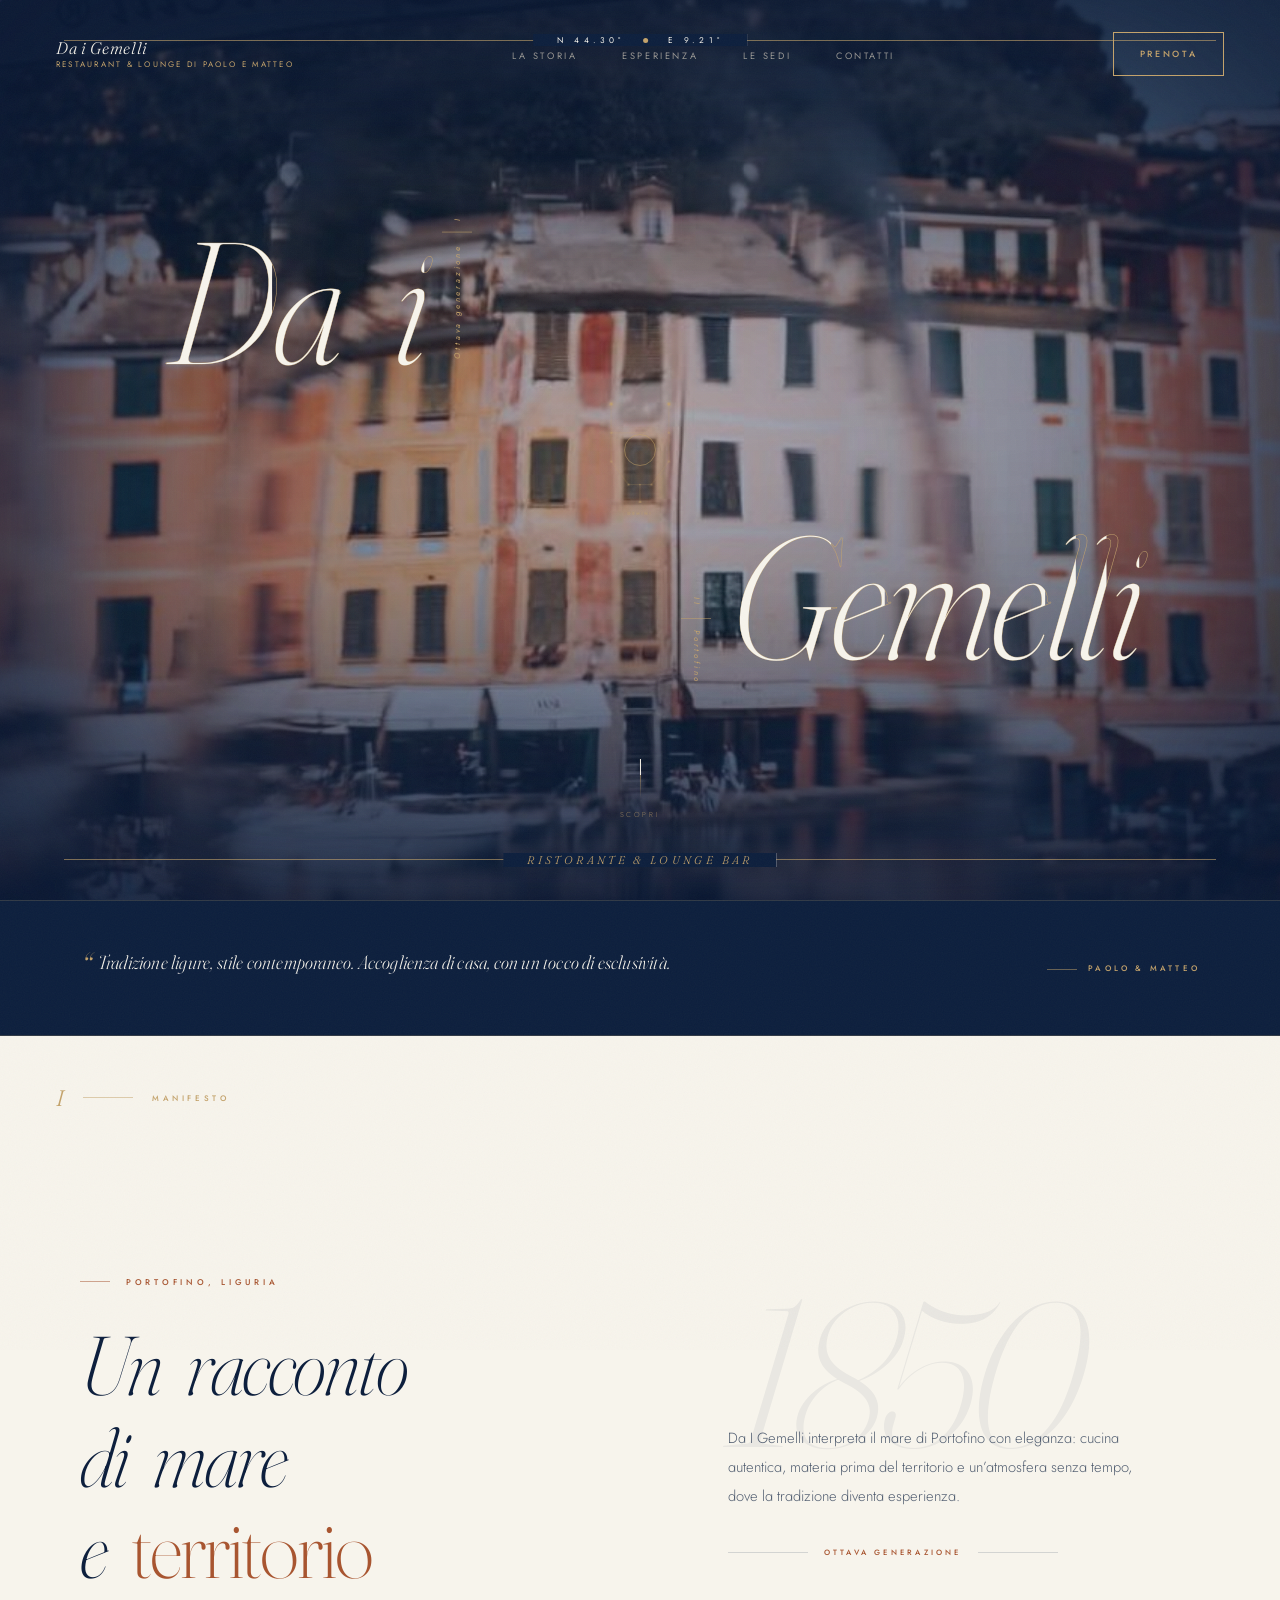
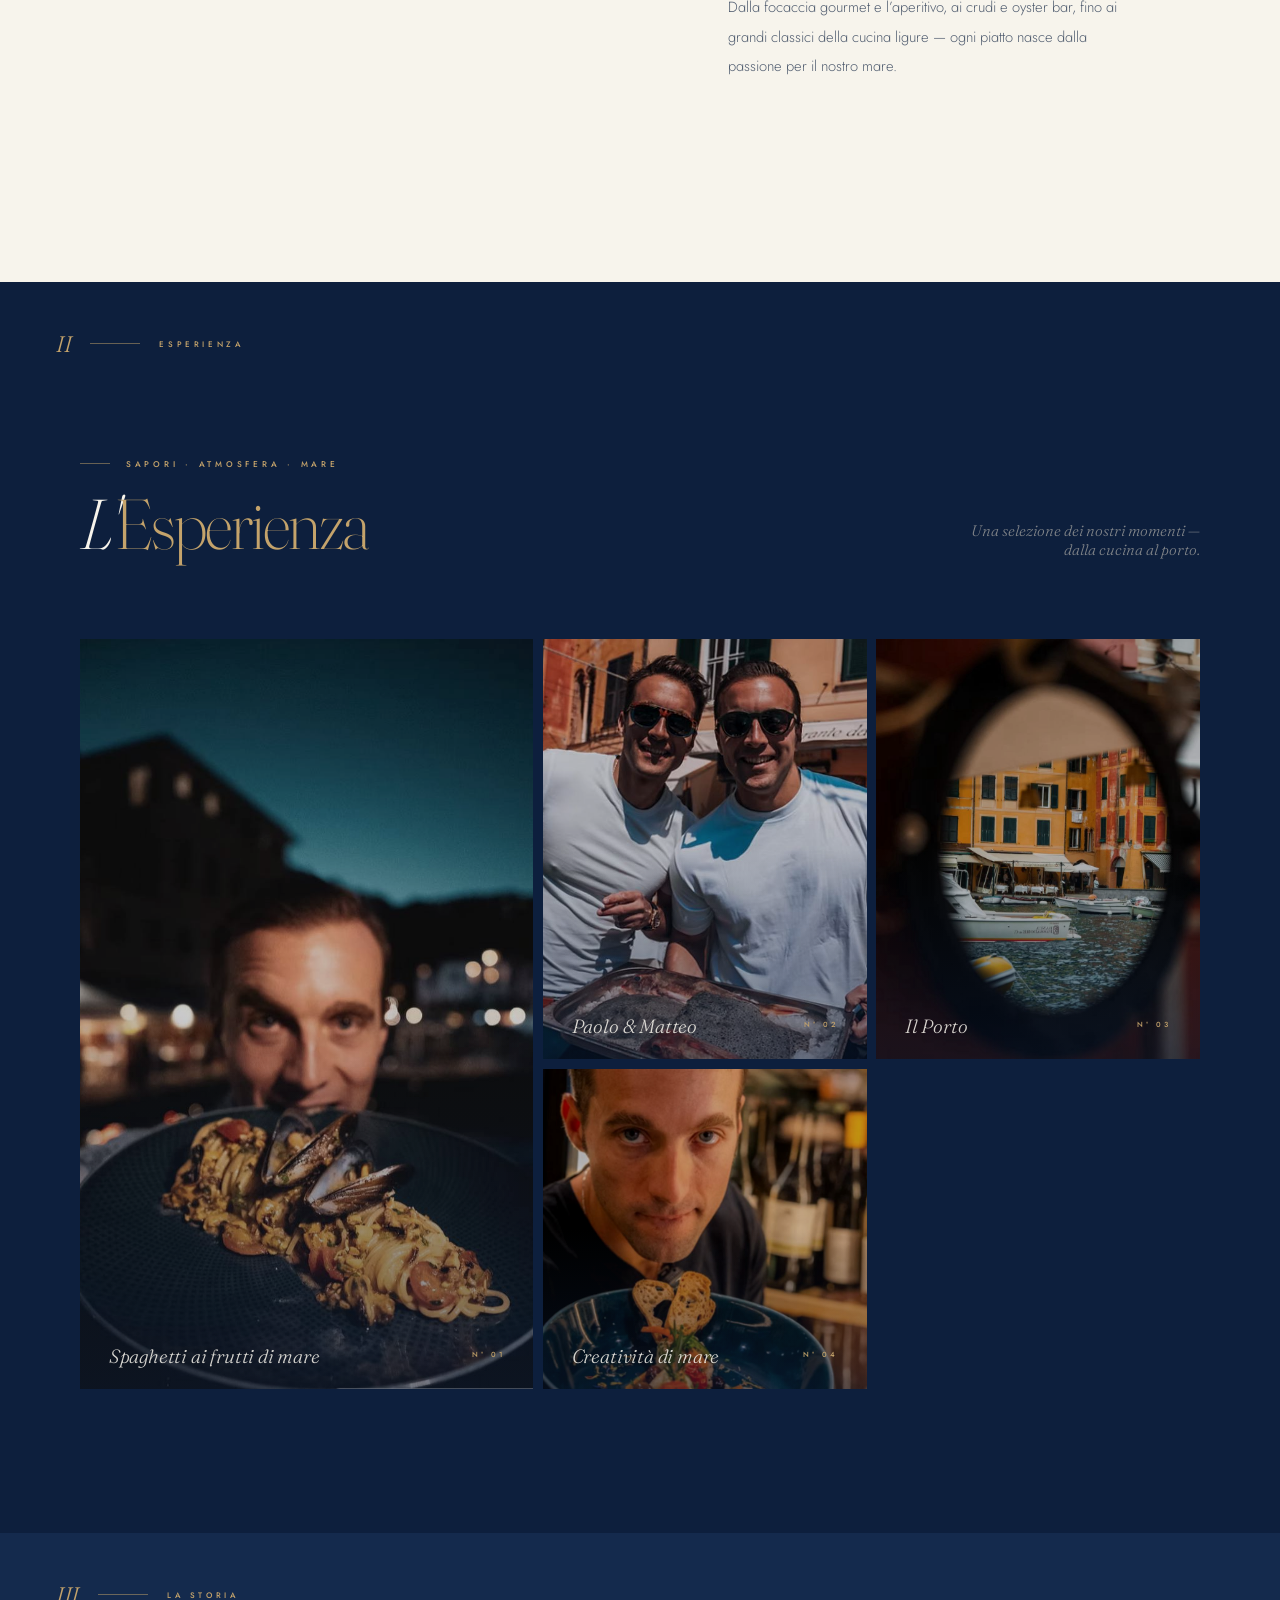
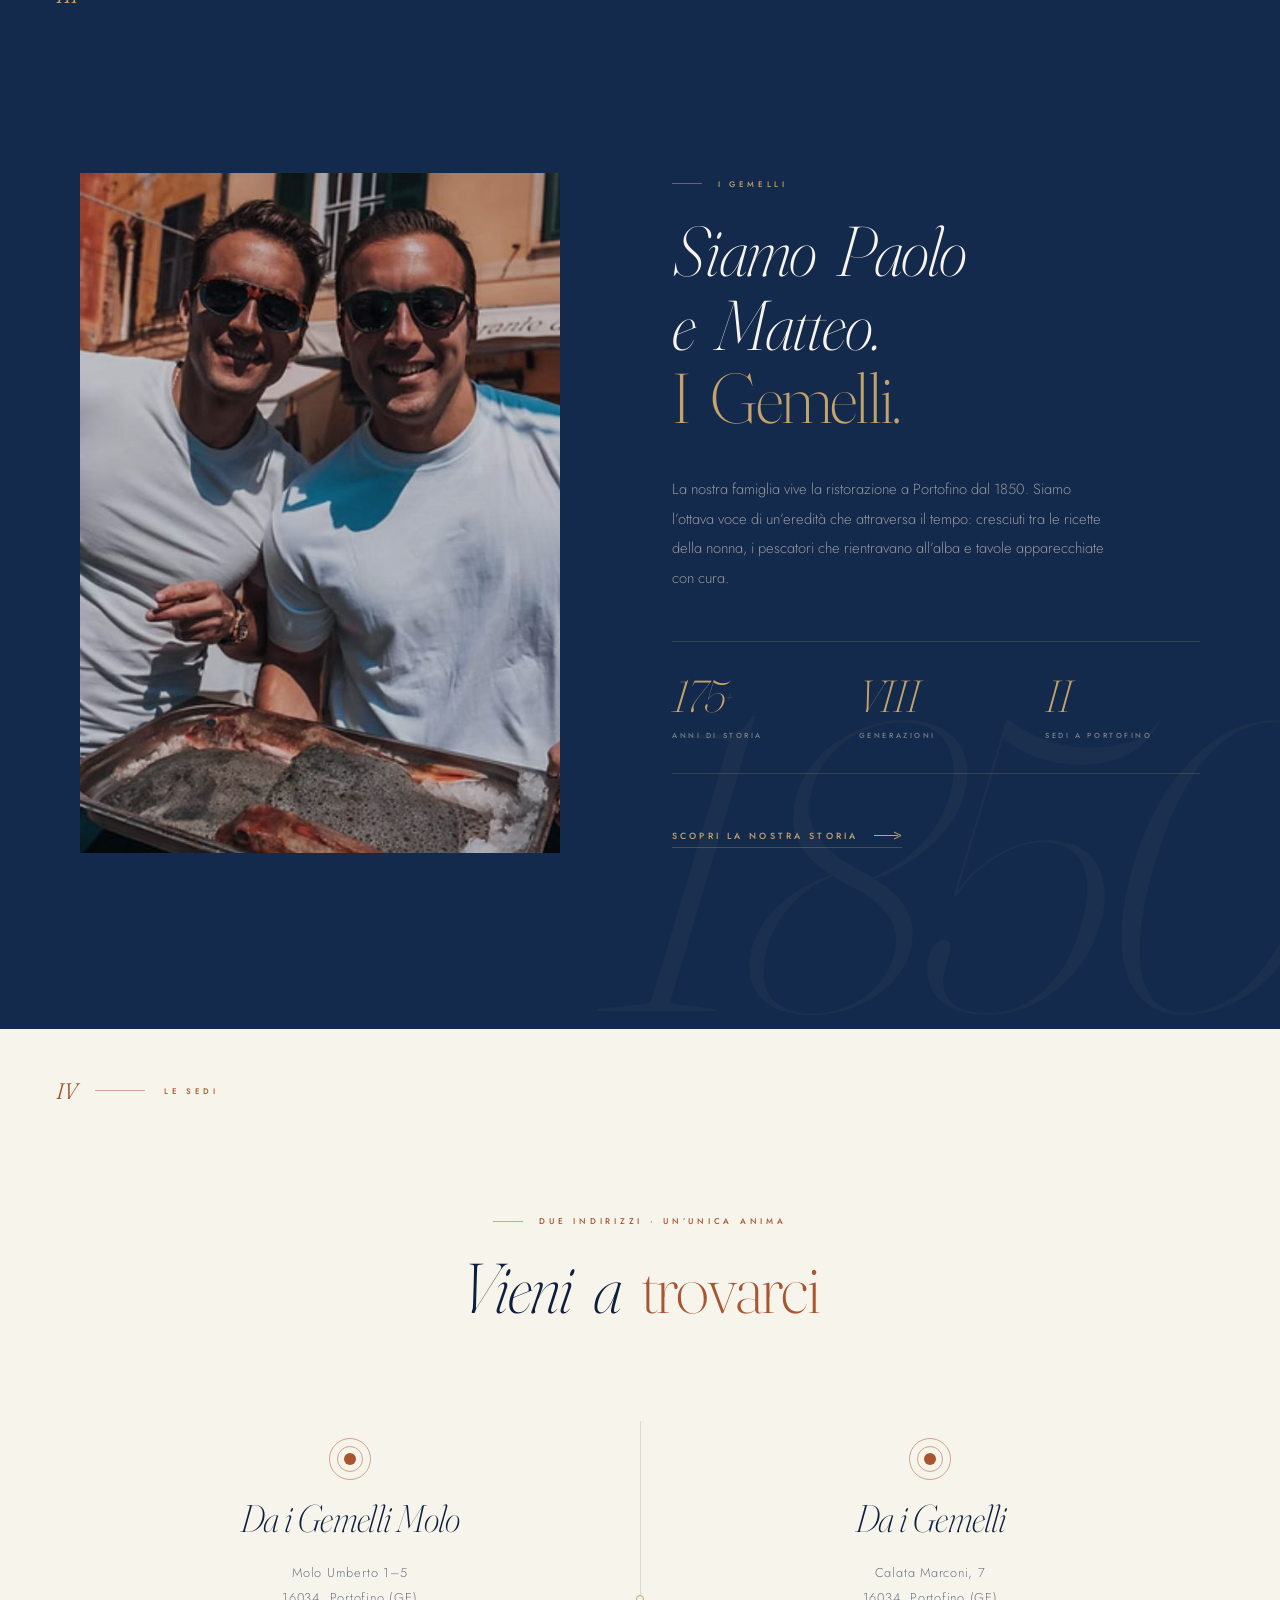
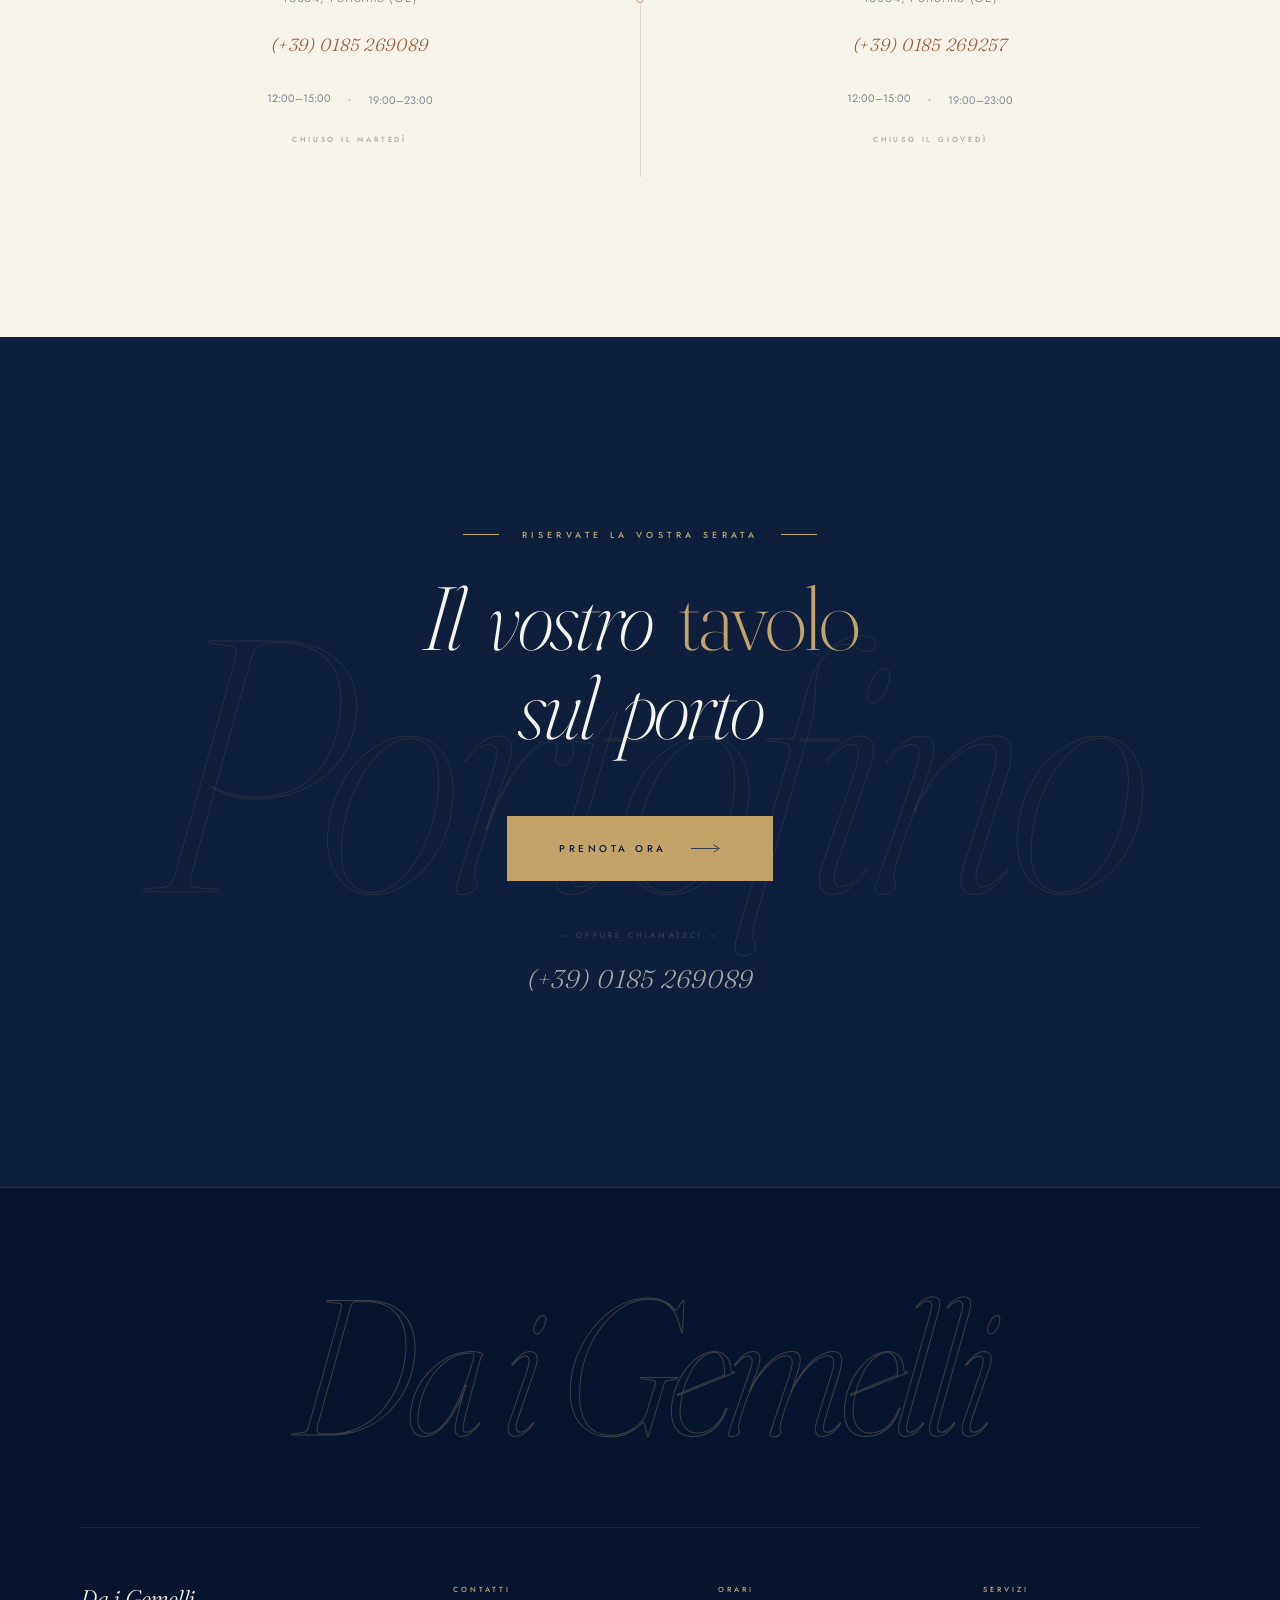
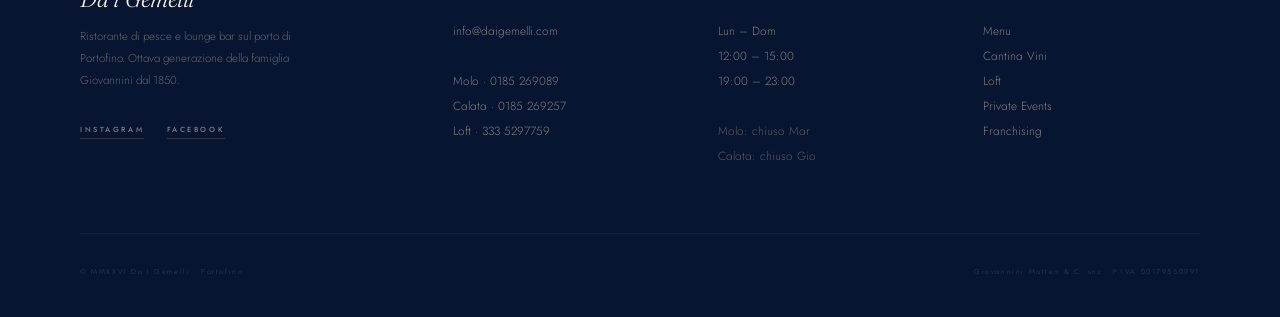
==== commit b6b641d1: "Add files via upload" ====
--- a/index.html
+++ b/index.html
@@ -15,19 +15,20 @@
 ════════════════════════════════════════════════════════════════ */
 *,*::before,*::after{box-sizing:border-box;margin:0;padding:0}
 :root{
-  --bg:#080a0e;
-  --bg-2:#0f1218;
-  --bg-3:#161a22;
-  --cream:#f0e6d2;
-  --cream-soft:#e6d8bb;
-  --paper:#ece2c9;
-  --paper-deep:#e0d4b6;
-  --ink:#080a0e;
+  --bg:#0d1f3d;
+  --bg-2:#142a4d;
+  --bg-3:#1c3360;
+  --bg-deep:#081530;
+  --cream:#f7f4ec;
+  --cream-soft:#ede8d8;
+  --paper:#f7f4ec;
+  --paper-deep:#ebe5d2;
+  --ink:#0d1f3d;
   --gold:#c4a36b;
   --gold-bright:#dbc18a;
   --gold-deep:#8a6f43;
   --terra:#a85530;
-  --line:rgba(196,163,107,0.18);
+  --line:rgba(196,163,107,0.2);
   --ease:cubic-bezier(0.19,1,0.22,1);
   --ease-2:cubic-bezier(0.86,0,0.07,1);
   --serif:'Fraunces',Georgia,serif;
@@ -207,29 +208,38 @@
   border-bottom:1px solid transparent;
 }
 .nav.s{
-  background:rgba(8,10,14,0.82);
+  background:rgba(13,31,61,0.82);
   backdrop-filter:blur(28px) saturate(140%);
   -webkit-backdrop-filter:blur(28px) saturate(140%);
   padding:1.1rem 3.5rem;
   border-bottom-color:var(--line);
 }
 .nav__brand{
-  display:flex;align-items:center;gap:0.7rem;
-  font-family:var(--serif);
-  font-size:0.95rem;font-weight:300;font-style:italic;
-  letter-spacing:0.06em;
-  color:var(--cream);
+  display:flex;flex-direction:column;align-items:flex-start;gap:0.15rem;
   opacity:0;
   animation:fadeUp 1s var(--ease) 3.4s forwards;
-}
-.nav__brand-mark{
-  display:inline-block;
-  font-size:0.45rem;font-style:normal;
-  letter-spacing:0.3em;
+  line-height:1.1;
+}
+.nav__brand-name{
+  font-family:var(--serif);
+  font-size:1.05rem;font-weight:300;font-style:italic;
+  letter-spacing:0.04em;
+  color:var(--cream);
+  font-variation-settings:"opsz" 60;
+}
+.nav__brand-sub{
+  font-family:var(--sans);
+  font-size:0.5rem;font-weight:400;
+  letter-spacing:0.28em;text-transform:uppercase;
   color:var(--gold);
-  padding:0.25rem 0.5rem;
-  border:1px solid var(--gold);
-  border-radius:1px;
+  white-space:nowrap;
+  overflow:hidden;
+  max-height:1.2em;
+  transition:max-height 0.4s var(--ease),opacity 0.3s;
+}
+.nav.s .nav__brand-sub{
+  max-height:0;
+  opacity:0;
 }
 .nav__links{display:flex;gap:2.8rem;list-style:none}
 .nav__links a{
@@ -369,12 +379,12 @@
 .hero__veil{
   position:absolute;inset:0;
   background:
-    radial-gradient(ellipse at center, rgba(8,10,14,0.15) 0%, rgba(8,10,14,0.55) 100%),
-    linear-gradient(180deg, rgba(8,10,14,0.5) 0%, rgba(8,10,14,0.15) 35%, rgba(8,10,14,0.2) 65%, rgba(8,10,14,0.6) 100%);
+    radial-gradient(ellipse at center, rgba(13,31,61,0.15) 0%, rgba(13,31,61,0.55) 100%),
+    linear-gradient(180deg, rgba(13,31,61,0.5) 0%, rgba(13,31,61,0.15) 35%, rgba(13,31,61,0.2) 65%, rgba(13,31,61,0.6) 100%);
 }
 .hero__vignette{
   position:absolute;inset:0;
-  box-shadow:inset 0 0 220px 60px rgba(8,10,14,0.7);
+  box-shadow:inset 0 0 220px 60px rgba(8,21,48,0.7);
   pointer-events:none;
 }
 
@@ -695,21 +705,21 @@
   font-size:clamp(8rem,16vw,18rem);
   font-weight:200;font-style:italic;
   line-height:0.8;
-  color:rgba(8,10,14,0.06);
+  color:rgba(13,31,61,0.06);
   letter-spacing:-0.05em;
   margin-bottom:-2rem;
   font-variation-settings:"opsz" 144;
 }
 .intro__body{
   font-size:0.92rem;font-weight:300;line-height:2;
-  color:rgba(8,10,14,0.7);max-width:46ch;
+  color:rgba(13,31,61,0.7);max-width:46ch;
 }
 .intro__body+.intro__body{margin-top:1.6rem}
 .intro__divider{
   display:flex;align-items:center;gap:1rem;
   margin:2.2rem 0;
 }
-.intro__divider-line{flex:1;height:1px;background:rgba(8,10,14,0.15);max-width:80px}
+.intro__divider-line{flex:1;height:1px;background:rgba(13,31,61,0.15);max-width:80px}
 .intro__divider-text{
   font-size:0.48rem;font-weight:500;
   letter-spacing:0.42em;text-transform:uppercase;
@@ -790,7 +800,7 @@
 .gallery__item--tall{grid-row:span 2}
 .gallery__item-veil{
   position:absolute;inset:0;
-  background:linear-gradient(to top,rgba(8,10,14,0.7) 0%,transparent 50%);
+  background:linear-gradient(to top,rgba(13,31,61,0.7) 0%,transparent 50%);
   pointer-events:none;
   opacity:0.6;
   transition:opacity 0.6s;
@@ -984,7 +994,7 @@
   max-width:1000px;margin:0 auto;
   position:relative;
 }
-.sedi__sep{background:rgba(8,10,14,0.12);position:relative}
+.sedi__sep{background:rgba(13,31,61,0.12);position:relative}
 .sedi__sep::before{
   content:'';position:absolute;left:50%;top:50%;
   transform:translate(-50%,-50%);
@@ -1025,7 +1035,7 @@
 .sedi__addr{
   font-size:0.8rem;font-weight:300;
   letter-spacing:0.06em;
-  color:rgba(8,10,14,0.6);line-height:1.9;
+  color:rgba(13,31,61,0.6);line-height:1.9;
 }
 .sedi__tel{
   display:inline-block;margin-top:1.5rem;
@@ -1041,14 +1051,14 @@
   margin-top:1.8rem;
   display:flex;justify-content:center;align-items:center;gap:1rem;
   font-size:0.68rem;font-weight:400;
-  color:rgba(8,10,14,0.5);
+  color:rgba(13,31,61,0.5);
 }
 .sedi__hours span+span::before{content:'·';margin-right:1rem;color:var(--gold);font-size:1rem}
 .sedi__closed{
   margin-top:1.5rem;
   font-size:0.46rem;font-weight:500;
   letter-spacing:0.38em;text-transform:uppercase;
-  color:rgba(8,10,14,0.35);
+  color:rgba(13,31,61,0.35);
 }
 
 /* ════════════════════════════════════════════════════════════
@@ -1138,7 +1148,7 @@
    FOOTER
 ════════════════════════════════════════════════════════════════ */
 .footer{
-  background:#040608;
+  background:var(--bg-deep);
   padding:6rem 5rem 2.5rem;
   border-top:1px solid var(--line);
   position:relative;
@@ -1324,17 +1334,25 @@
   /* Nav */
   .nav{padding:1.1rem 1.4rem}
   .nav.s{padding:0.8rem 1.4rem}
-  .nav__brand{font-size:0.82rem;gap:0.5rem}
-  .nav__brand-mark{font-size:0.4rem;padding:0.2rem 0.4rem}
-
-  /* Hero — keep asymmetry but make readable */
+  .nav__brand-name{font-size:0.92rem}
+  .nav__brand-sub{font-size:0.4rem;letter-spacing:0.2em;max-width:60vw;text-overflow:ellipsis}
+
+  /* Hero — center words horizontally on mobile */
   .hero{min-height:620px}
   .word--dai{
-    top:18vh;left:6vw;
+    top:20vh;
+    left:50%;
+    right:auto;
+    transform:translateX(-50%)!important;
+    text-align:center;
     font-size:clamp(4.5rem,18vw,8rem);
   }
   .word--gem{
-    bottom:18vh;right:5vw;
+    bottom:20vh;
+    left:50%;
+    right:auto;
+    transform:translateX(-50%)!important;
+    text-align:center;
     font-size:clamp(4.5rem,18vw,8rem);
   }
   .constellation{width:75px;opacity:0.55}
@@ -1430,8 +1448,8 @@
 }
 
 @media(max-width:380px){
-  .word--dai{font-size:clamp(4rem,19vw,6rem);left:4vw}
-  .word--gem{font-size:clamp(4rem,19vw,6rem);right:4vw}
+  .word--dai{font-size:clamp(4rem,19vw,6rem);left:50%;right:auto}
+  .word--gem{font-size:clamp(4rem,19vw,6rem);left:50%;right:auto}
   .constellation{width:60px}
   .hero__top-lbl{font-size:0.38rem;letter-spacing:0.28em}
 }
@@ -1467,8 +1485,8 @@
 <!-- ═════════ NAV ═════════ -->
 <nav class="nav" id="nav">
   <a class="nav__brand" href="/" data-link>
-    <span>Da i Gemelli</span>
-    <span class="nav__brand-mark">MDCCCL</span>
+    <span class="nav__brand-name">Da i Gemelli</span>
+    <span class="nav__brand-sub">Restaurant &amp; Lounge di Paolo e Matteo</span>
   </a>
   <ul class="nav__links">
     <li><a href="#storia" data-link>La&nbsp;Storia</a></li>
@@ -1959,10 +1977,12 @@
     });
   });
 
-  /* ═════════ HERO MOUSE PARALLAX ═════════ */
+  /* ═════════ HERO MOUSE PARALLAX (desktop only) ═════════ */
   const hero = document.querySelector('.hero');
+  const mqMobile = window.matchMedia('(max-width: 640px)');
   if (hero) {
     hero.addEventListener('mousemove', e => {
+      if (mqMobile.matches) return;  // skip on mobile to preserve centering
       const x = (e.clientX / window.innerWidth - 0.5) * 12;
       const y = (e.clientY / window.innerHeight - 0.5) * 12;
       const dai = document.querySelector('.word--dai');
@@ -1971,6 +1991,17 @@
       if (dai) dai.style.transform = 'translate(' + (-x * 0.6) + 'px,' + (-y * 0.4) + 'px)';
       if (gem) gem.style.transform = 'translate(' + (x * 0.6) + 'px,' + (y * 0.4) + 'px)';
       if (con) con.style.transform = 'translate(calc(-50% + ' + (x * 0.3) + 'px), calc(-50% + ' + (y * 0.3) + 'px))';
+    });
+    // Clear inline transforms if viewport crosses mobile threshold
+    mqMobile.addEventListener('change', () => {
+      if (mqMobile.matches) {
+        const dai = document.querySelector('.word--dai');
+        const gem = document.querySelector('.word--gem');
+        const con = document.querySelector('.constellation');
+        if (dai) dai.style.transform = '';
+        if (gem) gem.style.transform = '';
+        if (con) con.style.transform = '';
+      }
     });
   }
 
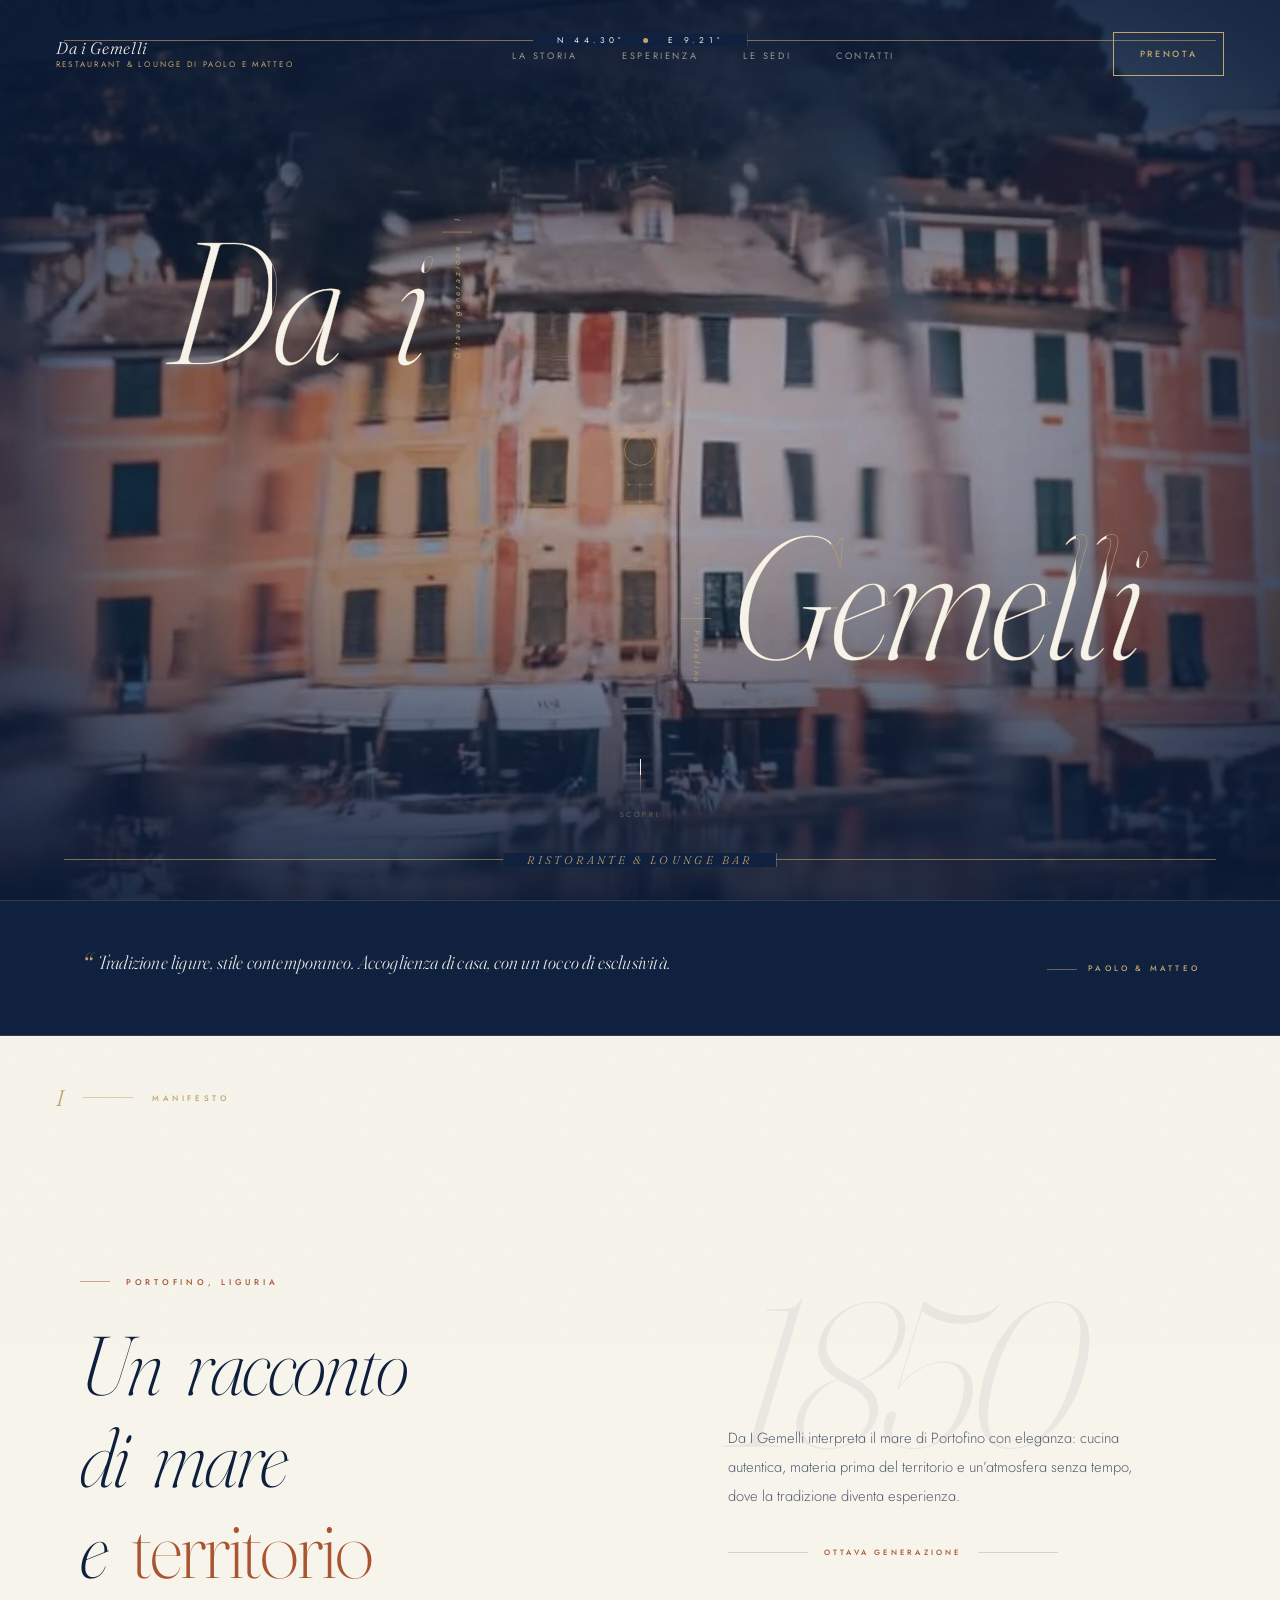
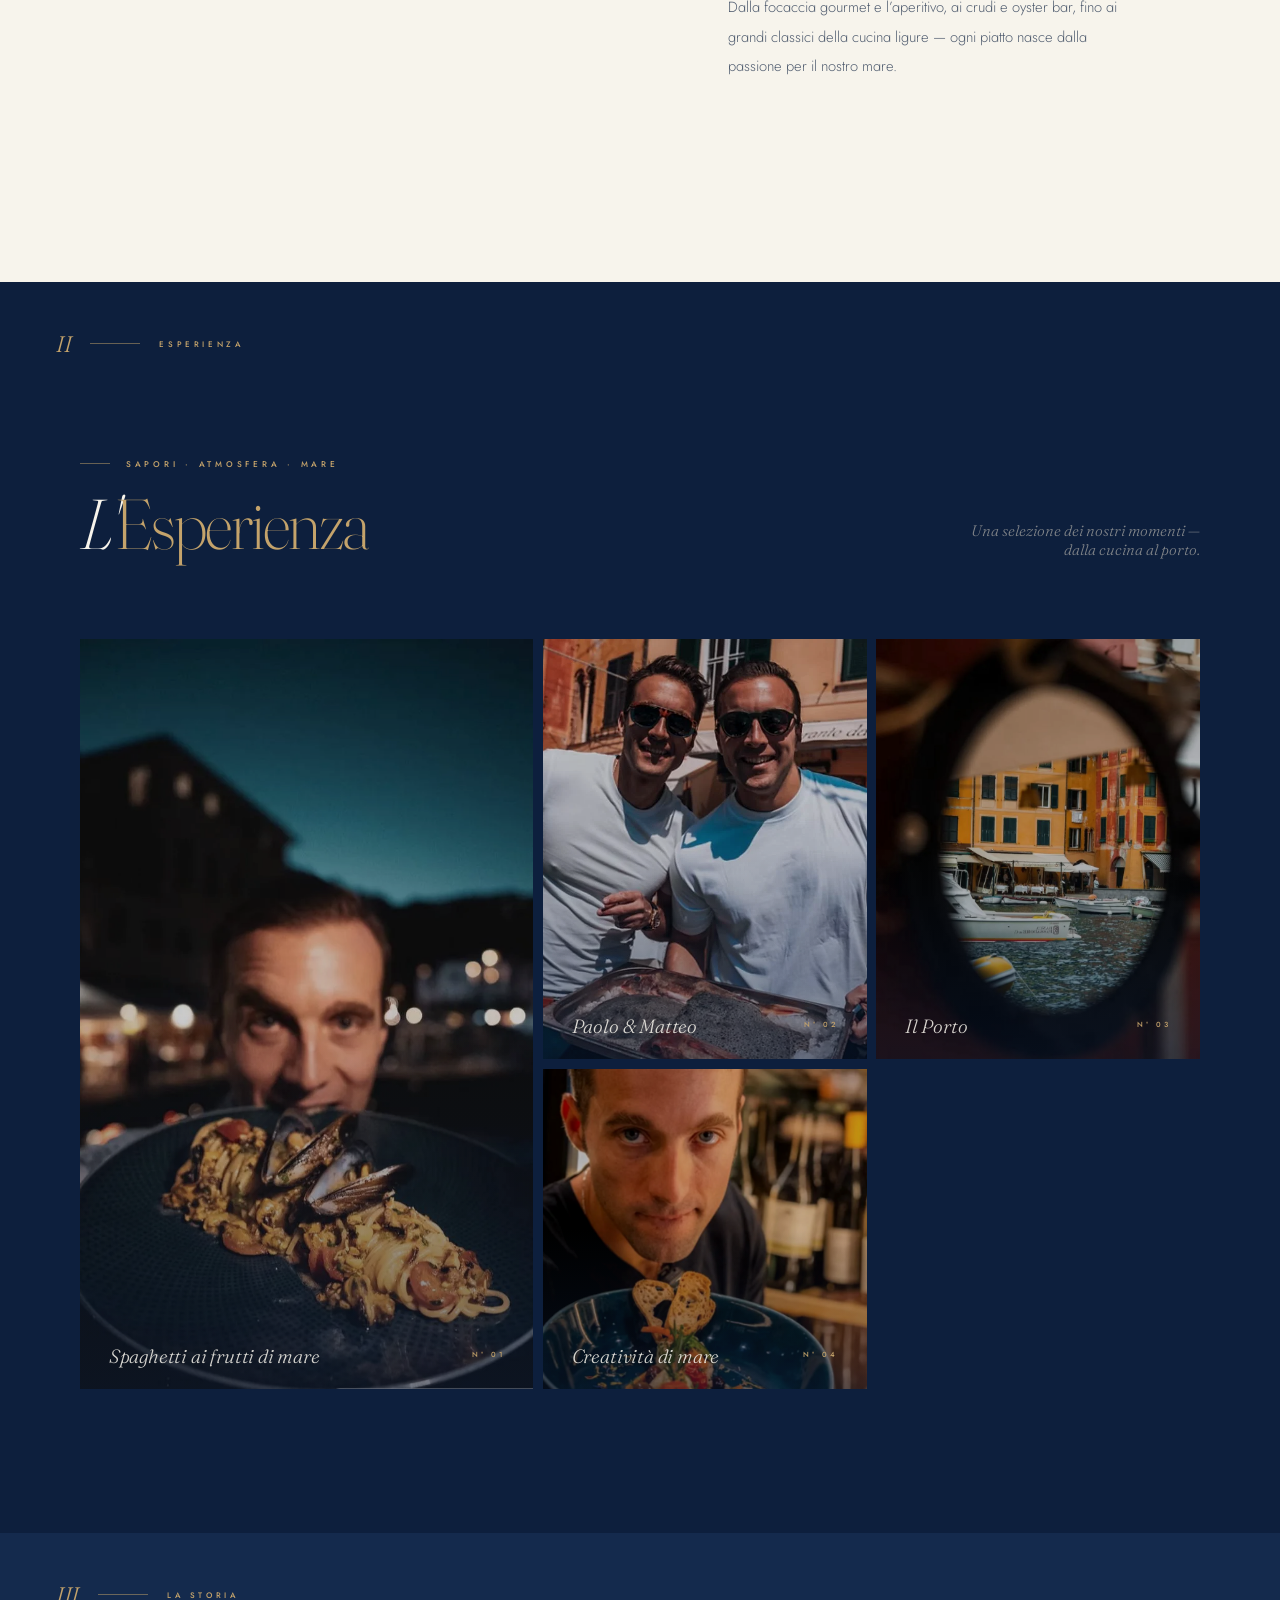
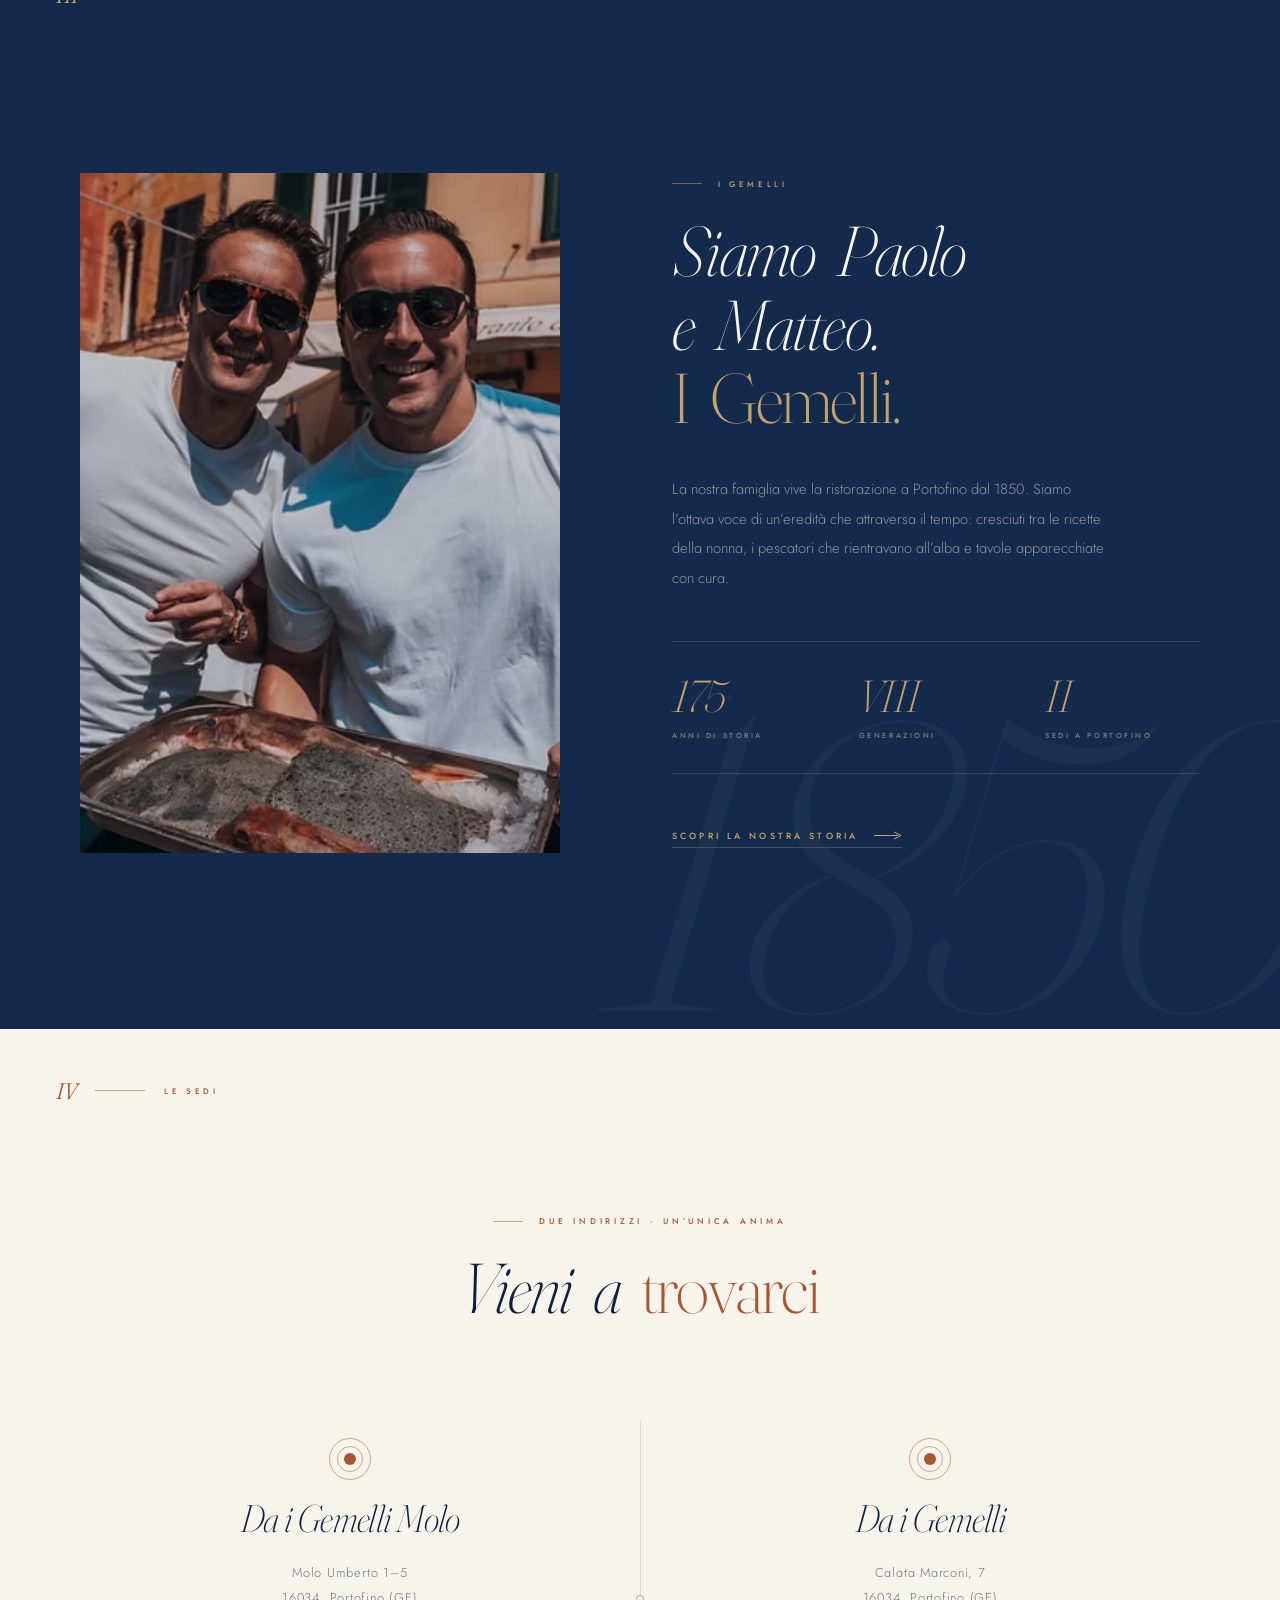
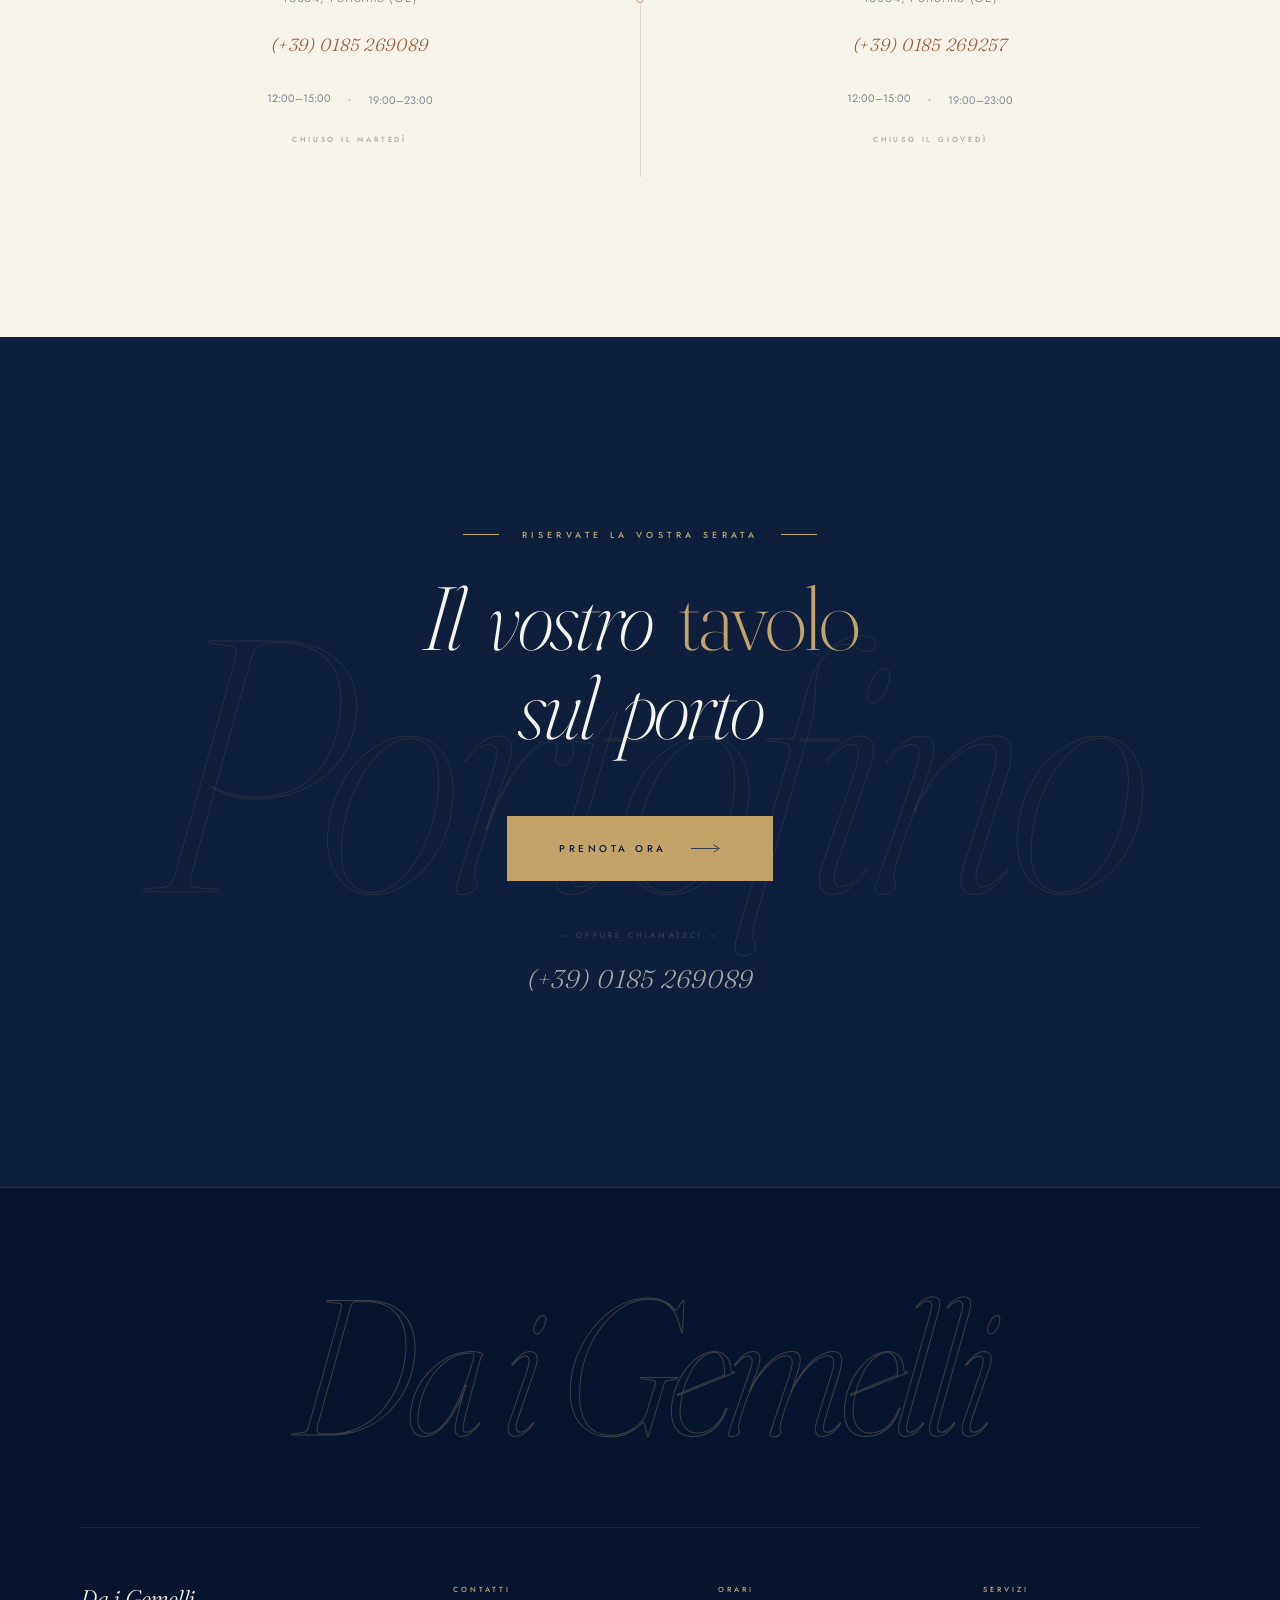
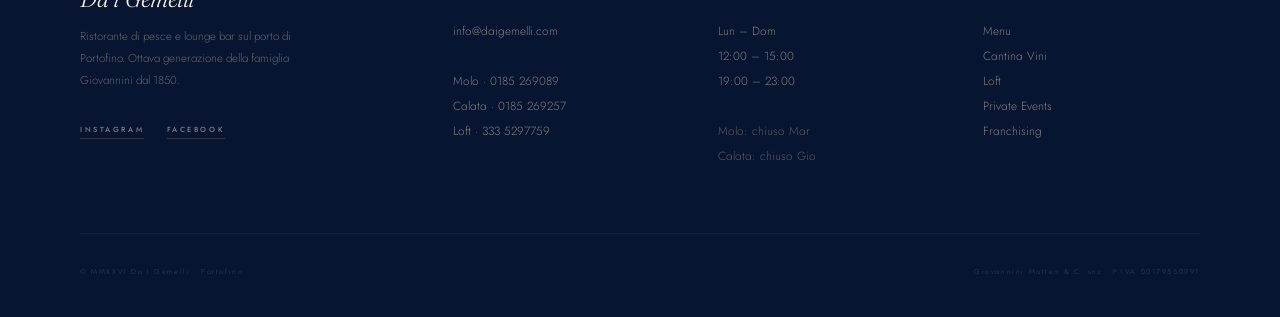
==== commit baa5a2d5: "Add files via upload" ====
--- a/index.html
+++ b/index.html
@@ -2,1460 +2,84 @@
 <html lang="it">
 <head>
 <meta charset="UTF-8"/>
-<meta name="viewport" content="width=device-width,initial-scale=1.0"/>
+<meta name="viewport" content="width=device-width,initial-scale=1.0,viewport-fit=cover"/>
 <title>Da i Gemelli — Portofino · Ristorante &amp; Lounge Bar · Dal 1850</title>
-<meta name="description" content="Ristorante di pesce e lounge bar nel cuore di Portofino. Otto generazioni di tradizione ligure dal 1850."/>
-<meta name="theme-color" content="#080a0e"/>
+<meta name="description" content="Ristorante di pesce e lounge bar nel cuore di Portofino. Otto generazioni di tradizione ligure dal 1850. Paolo &amp; Matteo Giovannini."/>
+<meta name="theme-color" content="#0d1f3d"/>
+<meta name="color-scheme" content="dark"/>
+
+<!-- Open Graph -->
+<meta property="og:type" content="restaurant.restaurant"/>
+<meta property="og:locale" content="it_IT"/>
+<meta property="og:title" content="Da i Gemelli — Portofino"/>
+<meta property="og:description" content="Ristorante &amp; Lounge Bar di Paolo e Matteo. Otto generazioni di tradizione ligure dal 1850."/>
+<meta property="og:site_name" content="Da i Gemelli"/>
+<meta property="og:url" content="https://www.daigemelli.com/"/>
+
+<!-- Twitter -->
+<meta name="twitter:card" content="summary_large_image"/>
+<meta name="twitter:title" content="Da i Gemelli — Portofino"/>
+<meta name="twitter:description" content="Ristorante &amp; Lounge Bar a Portofino dal 1850."/>
+
+<!-- Geo -->
+<meta name="geo.region" content="IT-GE"/>
+<meta name="geo.placename" content="Portofino"/>
+<meta name="geo.position" content="44.3030;9.2095"/>
+<meta name="ICBM" content="44.3030, 9.2095"/>
+
+<link rel="canonical" href="https://www.daigemelli.com/"/>
 <link rel="preconnect" href="https://fonts.googleapis.com"/>
 <link rel="preconnect" href="https://fonts.gstatic.com" crossorigin/>
 <link href="https://fonts.googleapis.com/css2?family=Fraunces:ital,opsz,wght@0,9..144,200;0,9..144,300;0,9..144,400;1,9..144,200;1,9..144,300;1,9..144,400&family=Jost:wght@200;300;400;500&display=swap" rel="stylesheet"/>
-<style>
-/* ════════════════════════════════════════════════════════════
-   FOUNDATIONS
-════════════════════════════════════════════════════════════════ */
-*,*::before,*::after{box-sizing:border-box;margin:0;padding:0}
-:root{
-  --bg:#0d1f3d;
-  --bg-2:#142a4d;
-  --bg-3:#1c3360;
-  --bg-deep:#081530;
-  --cream:#f7f4ec;
-  --cream-soft:#ede8d8;
-  --paper:#f7f4ec;
-  --paper-deep:#ebe5d2;
-  --ink:#0d1f3d;
-  --gold:#c4a36b;
-  --gold-bright:#dbc18a;
-  --gold-deep:#8a6f43;
-  --terra:#a85530;
-  --line:rgba(196,163,107,0.2);
-  --ease:cubic-bezier(0.19,1,0.22,1);
-  --ease-2:cubic-bezier(0.86,0,0.07,1);
-  --serif:'Fraunces',Georgia,serif;
-  --sans:'Jost',sans-serif;
-}
-html{font-size:16px;-webkit-text-size-adjust:100%}
-body{
-  background:var(--bg);
-  color:var(--cream);
-  font-family:var(--sans);
-  font-weight:300;
-  font-feature-settings:"ss01","ss02";
-  overflow-x:hidden;
-  -webkit-font-smoothing:antialiased;
-  text-rendering:optimizeLegibility;
-  cursor:none;
-}
-@media(hover:none){ body{cursor:auto} }
-body.locked{overflow:hidden;height:100vh}
-img{display:block;width:100%;height:100%;object-fit:cover}
-a{text-decoration:none;color:inherit}
-button{font-family:inherit;cursor:none;background:none;border:none;color:inherit;padding:0}
-address{font-style:normal}
-::selection{background:var(--gold);color:var(--ink)}
-
-/* ── Hairline element ── */
-.hline{display:inline-block;width:30px;height:1px;background:currentColor;opacity:0.5;vertical-align:middle}
-
-/* ── Film grain ── */
-body::before{
-  content:'';position:fixed;inset:-50%;z-index:9000;
-  pointer-events:none;opacity:0.035;
-  background-image:url("data:image/svg+xml,%3Csvg viewBox='0 0 200 200' xmlns='http://www.w3.org/2000/svg'%3E%3Cfilter id='n'%3E%3CfeTurbulence type='fractalNoise' baseFrequency='0.85' numOctaves='3' stitchTiles='stitch'/%3E%3C/filter%3E%3Crect width='100%25' height='100%25' filter='url(%23n)'/%3E%3C/svg%3E");
-  background-size:200px;
-  animation:grain 8s steps(6) infinite;
-}
-@keyframes grain{
-  0%,100%{transform:translate(0,0)}
-  20%{transform:translate(-3%,-2%)}
-  40%{transform:translate(3%,-4%)}
-  60%{transform:translate(-2%,5%)}
-  80%{transform:translate(4%,2%)}
-}
-
-/* ════════════════════════════════════════════════════════════
-   LOADER — Counter + Curtain split
-════════════════════════════════════════════════════════════════ */
-.loader{
-  position:fixed;inset:0;z-index:10000;
-  background:var(--bg);
-  display:flex;align-items:center;justify-content:center;
-  flex-direction:column;
-  transition:opacity 0.6s ease;
-}
-.loader__t,.loader__b{
-  position:absolute;left:0;right:0;
-  background:var(--bg);
-  z-index:2;
-  transition:transform 1.5s var(--ease-2);
-}
-.loader__t{top:0;height:50.1vh;transform-origin:top}
-.loader__b{bottom:0;height:50.1vh;transform-origin:bottom}
-.loader.done .loader__t{transform:translateY(-100%)}
-.loader.done .loader__b{transform:translateY(100%)}
-.loader.gone{opacity:0;pointer-events:none}
-
-.loader__inner{
-  position:relative;z-index:3;
-  display:flex;flex-direction:column;align-items:center;gap:2.5rem;
-  transition:opacity 0.4s ease;
-}
-.loader.done .loader__inner{opacity:0}
-.loader__top-mark{
-  position:absolute;top:3rem;left:50%;
-  transform:translateX(-50%);
-  font-size:0.5rem;font-weight:400;
-  letter-spacing:0.45em;text-transform:uppercase;
-  color:var(--gold);
-  display:flex;align-items:center;gap:1rem;
-  opacity:0;
-  animation:fadeIn 0.6s var(--ease) 0.2s forwards;
-}
-.loader__brand{
-  font-family:var(--serif);
-  font-size:1.4rem;font-weight:200;font-style:italic;
-  letter-spacing:0.08em;
-  color:var(--cream);
-  opacity:0;
-  animation:fadeUp 0.8s var(--ease) 0.1s forwards;
-}
-.loader__count{
-  font-family:var(--serif);
-  font-size:clamp(5rem,9vw,8rem);
-  font-weight:200;font-style:italic;
-  line-height:1;color:var(--cream);
-  font-variation-settings:"opsz" 144;
-  letter-spacing:-0.04em;
-  display:flex;align-items:flex-end;gap:0.05em;
-}
-.loader__count-pct{
-  font-size:0.25em;
-  margin-bottom:0.5em;
-  color:var(--gold);
-  font-style:normal;
-}
-.loader__line{
-  width:0;height:1px;
-  background:var(--gold);
-  transition:width 1.6s var(--ease);
-}
-.loader.filling .loader__line{width:240px}
-.loader__sub{
-  font-size:0.52rem;font-weight:400;
-  letter-spacing:0.5em;text-transform:uppercase;
-  color:var(--gold);
-  opacity:0;
-  animation:fadeIn 0.8s var(--ease) 0.4s forwards;
-}
-.loader__bot-mark{
-  position:absolute;bottom:3rem;left:50%;
-  transform:translateX(-50%);
-  font-size:0.48rem;font-weight:400;
-  letter-spacing:0.4em;text-transform:uppercase;
-  color:rgba(240,230,210,0.4);
-  opacity:0;
-  animation:fadeIn 0.6s var(--ease) 0.5s forwards;
-}
-
-/* ════════════════════════════════════════════════════════════
-   CUSTOM CURSOR
-════════════════════════════════════════════════════════════════ */
-.cur{
-  position:fixed;top:0;left:0;width:4px;height:4px;
-  background:var(--gold-bright);
-  border-radius:50%;
-  pointer-events:none;
-  z-index:9998;
-  transform:translate(-50%,-50%);
-  transition:width 0.3s,height 0.3s,opacity 0.3s,background 0.3s;
-  mix-blend-mode:difference;
-  filter:invert(1);
-}
-.cur-ring{
-  position:fixed;top:0;left:0;width:32px;height:32px;
-  border:1px solid rgba(196,163,107,0.5);
-  border-radius:50%;
-  pointer-events:none;
-  z-index:9997;
-  transform:translate(-50%,-50%);
-  transition:width 0.5s var(--ease),height 0.5s var(--ease),background 0.4s,border-color 0.4s,mix-blend-mode 0.3s;
-}
-body.hl .cur{width:0;height:0}
-body.hl .cur-ring{width:58px;height:58px;background:rgba(196,163,107,0.12);border-color:var(--gold-bright)}
-body.hi .cur-ring{width:100px;height:100px;mix-blend-mode:difference;background:#fff;border-color:transparent}
-body.hi .cur{opacity:0}
-@media(hover:none){ .cur,.cur-ring{display:none!important} }
-
-/* ════════════════════════════════════════════════════════════
-   SCROLL PROGRESS
-════════════════════════════════════════════════════════════════ */
-.prog{
-  position:fixed;top:0;left:0;
-  width:0%;height:1px;
-  background:var(--gold);
-  z-index:600;
-  transition:width 0.05s linear;
-}
-
-/* ════════════════════════════════════════════════════════════
-   NAV
-════════════════════════════════════════════════════════════════ */
-.nav{
-  position:fixed;top:0;left:0;right:0;z-index:500;
-  display:flex;align-items:center;justify-content:space-between;
-  padding:2rem 3.5rem;
-  transition:background 0.5s var(--ease),padding 0.4s var(--ease),border-color 0.5s;
-  border-bottom:1px solid transparent;
-}
-.nav.s{
-  background:rgba(13,31,61,0.82);
-  backdrop-filter:blur(28px) saturate(140%);
-  -webkit-backdrop-filter:blur(28px) saturate(140%);
-  padding:1.1rem 3.5rem;
-  border-bottom-color:var(--line);
-}
-.nav__brand{
-  display:flex;flex-direction:column;align-items:flex-start;gap:0.15rem;
-  opacity:0;
-  animation:fadeUp 1s var(--ease) 3.4s forwards;
-  line-height:1.1;
-}
-.nav__brand-name{
-  font-family:var(--serif);
-  font-size:1.05rem;font-weight:300;font-style:italic;
-  letter-spacing:0.04em;
-  color:var(--cream);
-  font-variation-settings:"opsz" 60;
-}
-.nav__brand-sub{
-  font-family:var(--sans);
-  font-size:0.5rem;font-weight:400;
-  letter-spacing:0.28em;text-transform:uppercase;
-  color:var(--gold);
-  white-space:nowrap;
-  overflow:hidden;
-  max-height:1.2em;
-  transition:max-height 0.4s var(--ease),opacity 0.3s;
-}
-.nav.s .nav__brand-sub{
-  max-height:0;
-  opacity:0;
-}
-.nav__links{display:flex;gap:2.8rem;list-style:none}
-.nav__links a{
-  position:relative;
-  font-size:0.58rem;font-weight:400;
-  letter-spacing:0.28em;text-transform:uppercase;
-  color:rgba(240,230,210,0.6);
-  transition:color 0.4s;
-  opacity:0;
-  animation:fadeUp 1s var(--ease) 3.6s forwards;
-  padding-bottom:4px;
-}
-.nav__links li:nth-child(2) a{animation-delay:3.7s}
-.nav__links li:nth-child(3) a{animation-delay:3.8s}
-.nav__links li:nth-child(4) a{animation-delay:3.9s}
-.nav__links a::after{
-  content:'';position:absolute;bottom:0;left:0;right:0;
-  height:1px;background:var(--gold);
-  transform:scaleX(0);transform-origin:right;
-  transition:transform 0.5s var(--ease);
-}
-.nav__links a:hover{color:var(--cream)}
-.nav__links a:hover::after{transform:scaleX(1);transform-origin:left}
-.nav__cta{
-  position:relative;overflow:hidden;
-  display:inline-flex;align-items:center;gap:0.7rem;
-  font-size:0.56rem;font-weight:500;
-  letter-spacing:0.3em;text-transform:uppercase;
-  color:var(--gold);
-  padding:0.9rem 1.6rem;
-  border:1px solid var(--gold);
-  transition:color 0.4s;
-  opacity:0;
-  animation:fadeUp 1s var(--ease) 4s forwards;
-}
-.nav__cta::before{
-  content:'';position:absolute;inset:0;
-  background:var(--gold);
-  transform:translateY(101%);
-  transition:transform 0.5s var(--ease);
-}
-.nav__cta:hover{color:var(--ink)}
-.nav__cta:hover::before{transform:translateY(0)}
-.nav__cta > *{position:relative;z-index:1}
-
-/* ── Burger ── */
-.burger{
-  display:none;
-  width:36px;height:30px;
-  flex-direction:column;justify-content:center;align-items:flex-end;gap:6px;
-  position:relative;z-index:550;
-}
-.burger span{
-  display:block;width:24px;height:1px;background:var(--cream);
-  transition:transform 0.4s var(--ease),width 0.4s var(--ease),background 0.3s;
-}
-.burger span:nth-child(2){width:16px}
-.burger.open span{background:var(--gold)}
-.burger.open span:nth-child(1){transform:translateY(3.5px) rotate(45deg);width:24px}
-.burger.open span:nth-child(2){transform:translateY(-3.5px) rotate(-45deg);width:24px}
-
-/* ── Mobile menu overlay ── */
-.mmenu{
-  position:fixed;inset:0;z-index:450;
-  background:var(--bg);
-  display:flex;align-items:center;justify-content:center;
-  opacity:0;pointer-events:none;
-  transition:opacity 0.5s var(--ease);
-}
-.mmenu.open{opacity:1;pointer-events:auto}
-.mmenu__inner{
-  display:flex;flex-direction:column;align-items:center;gap:2.5rem;
-  padding:2rem;
-  text-align:center;
-}
-.mmenu__links{
-  list-style:none;
-  display:flex;flex-direction:column;gap:1.5rem;
-}
-.mmenu__links a{
-  font-family:var(--serif);
-  font-size:2.2rem;font-weight:300;font-style:italic;
-  letter-spacing:-0.01em;
-  color:var(--cream);
-  position:relative;
-  transition:color 0.3s;
-  font-variation-settings:"opsz" 144;
-}
-.mmenu__links a:hover{color:var(--gold)}
-.mmenu__links li{
-  opacity:0;transform:translateY(20px);
-  transition:opacity 0.6s var(--ease),transform 0.6s var(--ease);
-}
-.mmenu.open .mmenu__links li{opacity:1;transform:none}
-.mmenu.open .mmenu__links li:nth-child(1){transition-delay:0.15s}
-.mmenu.open .mmenu__links li:nth-child(2){transition-delay:0.22s}
-.mmenu.open .mmenu__links li:nth-child(3){transition-delay:0.29s}
-.mmenu.open .mmenu__links li:nth-child(4){transition-delay:0.36s}
-
-.mmenu__cta{
-  font-size:0.6rem;font-weight:500;
-  letter-spacing:0.32em;text-transform:uppercase;
-  color:var(--ink);background:var(--gold);
-  padding:1.1rem 2.4rem;
-  border:1px solid var(--gold);
-  margin-top:1rem;
-  opacity:0;
-  transition:opacity 0.6s var(--ease) 0.5s;
-}
-.mmenu.open .mmenu__cta{opacity:1}
-
-.mmenu__contact{
-  margin-top:2rem;
-  font-size:0.78rem;font-weight:300;line-height:2;
-  color:rgba(240,230,210,0.5);
-  opacity:0;
-  transition:opacity 0.6s var(--ease) 0.6s;
-}
-.mmenu.open .mmenu__contact{opacity:1}
-.mmenu__contact a{color:var(--gold);transition:color 0.3s}
-
-/* ════════════════════════════════════════════════════════════
-   HERO — THE BIG REBUILD
-════════════════════════════════════════════════════════════════ */
-.hero{
-  position:relative;width:100%;
-  height:100vh;min-height:720px;
-  overflow:hidden;
-}
-.hero__bg{
-  position:absolute;inset:-5%;
-  background:url('[data-uri]') center 30%/cover no-repeat;
-  transform:scale(1.15);
-  animation:hZoom 20s var(--ease) forwards;
-  will-change:transform;
-}
-.hero__veil{
-  position:absolute;inset:0;
-  background:
-    radial-gradient(ellipse at center, rgba(13,31,61,0.15) 0%, rgba(13,31,61,0.55) 100%),
-    linear-gradient(180deg, rgba(13,31,61,0.5) 0%, rgba(13,31,61,0.15) 35%, rgba(13,31,61,0.2) 65%, rgba(13,31,61,0.6) 100%);
-}
-.hero__vignette{
-  position:absolute;inset:0;
-  box-shadow:inset 0 0 220px 60px rgba(8,21,48,0.7);
-  pointer-events:none;
-}
-
-/* Frame hairlines — draw across after loader */
-.hero__frame-top,.hero__frame-bot{
-  position:absolute;left:5%;right:5%;
-  height:1px;background:var(--gold);
-  transform-origin:left;
-  transform:scaleX(0);
-  z-index:3;
-  opacity:0.6;
-}
-.hero__frame-top{top:2.5rem;animation:lineX 1.6s var(--ease) 4.4s forwards}
-.hero__frame-bot{bottom:2.5rem;animation:lineX 1.6s var(--ease) 4.6s forwards;transform-origin:right;transform:scaleX(0)}
-@keyframes lineX{ to{ transform:scaleX(1) } }
-
-/* Top label */
-.hero__top-lbl{
-  position:absolute;top:2.5rem;left:50%;
-  transform:translateX(-50%) translateY(-50%);
-  z-index:4;
-  display:flex;align-items:center;gap:1.2rem;
-  font-size:0.52rem;font-weight:400;
-  letter-spacing:0.5em;text-transform:uppercase;
-  color:var(--cream);
-  background:var(--bg);
-  padding:0 1.5rem;
-  opacity:0;
-  animation:fadeIn 1s var(--ease) 5s forwards;
-}
-.hero__top-lbl .dot{
-  display:inline-block;width:5px;height:5px;border-radius:50%;
-  background:var(--gold);
-}
-
-/* Bottom label */
-.hero__bot-lbl{
-  position:absolute;bottom:2.5rem;left:50%;
-  transform:translateX(-50%) translateY(50%);
-  z-index:4;
-  display:flex;align-items:center;gap:1.2rem;
-  font-family:var(--serif);
-  font-size:0.7rem;font-weight:300;font-style:italic;
-  letter-spacing:0.3em;text-transform:uppercase;
-  color:var(--gold);
-  background:var(--bg);
-  padding:0 1.5rem;
-  opacity:0;
-  animation:fadeIn 1s var(--ease) 5.2s forwards;
-}
-
-/* ══ WORDS — Dai & Gemelli with outline→fill animation ══ */
-.word{
-  position:absolute;
-  font-family:var(--serif);
-  font-weight:200;font-style:italic;
-  line-height:0.85;
-  letter-spacing:-0.025em;
-  font-variation-settings:"opsz" 144;
-  z-index:2;
-  user-select:none;
-  filter:drop-shadow(0 8px 60px rgba(0,0,0,0.5));
-}
-.word--dai{
-  top:24vh;left:13vw;
-  font-size:clamp(6rem,13.5vw,14.5rem);
-}
-.word--gem{
-  bottom:24vh;right:11vw;
-  font-size:clamp(6rem,13.5vw,14.5rem);
-}
-
-/* Letter outline + fill system */
-.ltr{
-  display:inline-block;
-  position:relative;
-  line-height:1;
-}
-.ltr-s,.ltr-f{
-  display:inline-block;
-  line-height:1;
-}
-.ltr-s{
-  color:transparent;
-  -webkit-text-stroke:0.5px var(--gold);
-}
-.ltr-f{
-  position:absolute;top:0;left:0;
-  color:var(--cream);
-  -webkit-text-stroke:0;
-  clip-path:inset(0 0 100% 0);  /* hidden — clipped from bottom up */
-  animation:fillFromTop 1.4s var(--ease) forwards;
-  animation-delay:calc(4.6s + var(--i) * 0.08s);
-}
-.word--gem .ltr-f{
-  clip-path:inset(100% 0 0 0);  /* hidden — clipped from top down */
-  animation:fillFromBottom 1.4s var(--ease) forwards;
-  animation-delay:calc(5.4s + var(--i) * 0.08s);
-}
-@keyframes fillFromTop {
-  0%   { clip-path:inset(0 0 100% 0) }
-  100% { clip-path:inset(0 0 0 0) }
-}
-@keyframes fillFromBottom {
-  0%   { clip-path:inset(100% 0 0 0) }
-  100% { clip-path:inset(0 0 0 0) }
-}
-
-/* The stroke layer also subtly fades in */
-.word .ltr{
-  opacity:0;
-  animation:strokeIn 0.6s var(--ease) forwards;
-  animation-delay:calc(4.4s + var(--i) * 0.08s);
-}
-.word--gem .ltr{
-  animation-delay:calc(5.2s + var(--i) * 0.08s);
-}
-@keyframes strokeIn{
-  from{opacity:0} to{opacity:1}
-}
-
-.sp{display:inline-block;width:0.3em}
-
-/* Word side markers (small numerals) */
-.word__marker{
-  position:absolute;
-  font-family:var(--sans);
-  font-size:0.5rem;font-weight:400;
-  letter-spacing:0.35em;
-  color:var(--gold);
-  display:flex;align-items:center;gap:0.7rem;
-  opacity:0;
-  animation:fadeIn 0.8s var(--ease) 5.8s forwards;
-}
-.word--dai .word__marker{
-  top:0;right:-3rem;
-  writing-mode:vertical-rl;
-  transform:rotate(180deg);
-}
-.word--gem .word__marker{
-  bottom:0;left:-3rem;
-  writing-mode:vertical-rl;
-}
-
-/* ══ Constellation between words ══ */
-.constellation{
-  position:absolute;
-  left:50%;top:50%;
-  transform:translate(-50%,-50%);
-  width:clamp(110px,9vw,165px);
-  height:auto;
-  color:var(--gold);
-  opacity:0;
-  animation:fadeIn 1.5s var(--ease) 5s forwards;
-  pointer-events:none;
-  z-index:1;
-}
-.c-lines line{
-  stroke-dasharray:60;
-  stroke-dashoffset:60;
-  animation:drawL 1.2s var(--ease) forwards;
-}
-.c-lines line:nth-child(1){animation-delay:5.4s}
-.c-lines line:nth-child(2){animation-delay:5.5s}
-.c-lines line:nth-child(3){animation-delay:5.6s}
-.c-lines line:nth-child(4){animation-delay:5.7s}
-.c-lines line:nth-child(5){animation-delay:5.8s}
-.c-lines line:nth-child(6){animation-delay:5.9s}
-.c-lines line:nth-child(7){animation-delay:6s}
-.c-lines line:nth-child(8){animation-delay:6.1s}
-.c-lines line:nth-child(9){animation-delay:6.2s}
-@keyframes drawL{ to{ stroke-dashoffset:0 } }
-
-.c-stars circle{
-  opacity:0;
-  transform-origin:center;transform-box:fill-box;
-  animation:starPop 0.7s var(--ease) forwards;
-  animation-delay:calc(5.2s + var(--s) * 0.08s);
-  filter:drop-shadow(0 0 4px var(--gold-bright));
-}
-@keyframes starPop{
-  0%{opacity:0;transform:scale(0)}
-  60%{opacity:1;transform:scale(1.5)}
-  100%{opacity:1;transform:scale(1)}
-}
-.c-lbl{
-  font-family:var(--sans);
-  font-size:7px;font-weight:400;
-  letter-spacing:0.5em;
-  fill:var(--gold);
-  opacity:0;
-  animation:fadeIn 1s var(--ease) 6.4s forwards;
-}
-
-/* Scroll indicator */
-.hero__scroll{
-  position:absolute;bottom:5rem;left:50%;
-  transform:translateX(-50%);
-  display:flex;flex-direction:column;align-items:center;gap:0.6rem;
-  opacity:0;animation:fadeIn 1s var(--ease) 6.6s forwards;
-  z-index:5;
-}
-.hero__scroll-bar{
-  width:1px;height:40px;
-  background:linear-gradient(to bottom,var(--gold),transparent);
-  position:relative;overflow:hidden;
-}
-.hero__scroll-bar::after{
-  content:'';position:absolute;top:0;left:0;right:0;height:40%;
-  background:var(--cream);
-  animation:scrollDown 2.2s ease-in-out infinite;
-}
-@keyframes scrollDown{
-  0%{transform:translateY(-100%)}
-  100%{transform:translateY(250%)}
-}
-.hero__scroll span{
-  font-size:0.45rem;letter-spacing:0.35em;text-transform:uppercase;
-  color:rgba(196,163,107,0.7);
-}
-
-/* ════════════════════════════════════════════════════════════
-   QUOTE BAR (replaces marquee — refined)
-════════════════════════════════════════════════════════════════ */
-.qbar{
-  background:var(--bg);
-  border-top:1px solid var(--line);
-  border-bottom:1px solid var(--line);
-  padding:2.5rem 5rem;
-  display:flex;align-items:center;justify-content:space-between;gap:3rem;
-}
-.qbar__quote{
-  font-family:var(--serif);
-  font-size:clamp(1rem,1.5vw,1.5rem);
-  font-weight:300;font-style:italic;
-  color:var(--cream);
-  line-height:1.4;
-  letter-spacing:0.01em;
-  max-width:70%;
-  font-variation-settings:"opsz" 144;
-}
-.qbar__quote::before{
-  content:'\201C';
-  font-size:2em;color:var(--gold);
-  vertical-align:-0.3em;margin-right:0.2em;
-}
-.qbar__attr{
-  text-align:right;
-  font-size:0.5rem;font-weight:500;
-  letter-spacing:0.4em;text-transform:uppercase;
-  color:var(--gold);
-  flex-shrink:0;
-}
-.qbar__attr .hline{margin-right:0.7rem}
-
-/* ════════════════════════════════════════════════════════════
-   SECTION CHAPTER NUMBER
-════════════════════════════════════════════════════════════════ */
-.chapter{
-  position:absolute;top:3rem;left:3.5rem;
-  display:flex;align-items:center;gap:1.2rem;
-  font-size:0.5rem;font-weight:500;
-  letter-spacing:0.45em;text-transform:uppercase;
-  color:var(--gold);
-  z-index:5;
-}
-.chapter__num{
-  font-family:var(--serif);
-  font-size:1.4rem;font-weight:300;font-style:italic;
-  letter-spacing:-0.02em;
-  color:var(--gold);
-}
-.chapter__line{width:50px;height:1px;background:var(--gold);opacity:0.5}
-
-/* ════════════════════════════════════════════════════════════
-   INTRO
-════════════════════════════════════════════════════════════════ */
-.intro{
-  position:relative;
-  background:var(--paper);color:var(--ink);
-  padding:11rem 5rem 9rem;
-  overflow:hidden;
-}
-.intro__grid{
-  display:grid;grid-template-columns:1.1fr 1fr;gap:8rem;
-  align-items:start;
-  margin-top:4rem;
-}
-.intro__pre{
-  font-size:0.52rem;font-weight:500;
-  letter-spacing:0.45em;text-transform:uppercase;
-  color:var(--terra);
-  margin-bottom:2rem;
-  display:flex;align-items:center;gap:1rem;
-}
-.intro__big{
-  font-family:var(--serif);
-  font-size:clamp(3rem,6.5vw,7.5rem);
-  font-weight:200;font-style:italic;
-  line-height:1.02;
-  color:var(--ink);
-  letter-spacing:-0.025em;
-  font-variation-settings:"opsz" 144;
-}
-.intro__big em{font-style:normal;color:var(--terra);font-weight:200}
-.intro__big-line{display:block;overflow:hidden;padding:0.04em 0}
-.intro__big .ltr-simple{
-  display:inline-block;
-  transform:translateY(110%);
-  transition:transform 1.2s var(--ease);
-  transition-delay:calc(var(--i) * 0.04s);
-}
-.intro__big.visible .ltr-simple{transform:translateY(0)}
-
-.intro__right{padding-top:1rem}
-.intro__year{
-  font-family:var(--serif);
-  font-size:clamp(8rem,16vw,18rem);
-  font-weight:200;font-style:italic;
-  line-height:0.8;
-  color:rgba(13,31,61,0.06);
-  letter-spacing:-0.05em;
-  margin-bottom:-2rem;
-  font-variation-settings:"opsz" 144;
-}
-.intro__body{
-  font-size:0.92rem;font-weight:300;line-height:2;
-  color:rgba(13,31,61,0.7);max-width:46ch;
-}
-.intro__body+.intro__body{margin-top:1.6rem}
-.intro__divider{
-  display:flex;align-items:center;gap:1rem;
-  margin:2.2rem 0;
-}
-.intro__divider-line{flex:1;height:1px;background:rgba(13,31,61,0.15);max-width:80px}
-.intro__divider-text{
-  font-size:0.48rem;font-weight:500;
-  letter-spacing:0.42em;text-transform:uppercase;
-  color:var(--terra);
-}
-.intro__sig{
-  font-family:var(--serif);font-size:1.6rem;
-  font-style:italic;font-weight:300;color:var(--ink);
-  margin-top:1.5rem;
-  letter-spacing:-0.01em;
-  font-variation-settings:"opsz" 60;
-}
-
-/* ════════════════════════════════════════════════════════════
-   GALLERY
-════════════════════════════════════════════════════════════════ */
-.gallery{
-  position:relative;
-  background:var(--bg);
-  padding:11rem 5rem 9rem;
-}
-.gallery__hd{
-  display:grid;grid-template-columns:1fr auto;gap:4rem;
-  align-items:flex-end;
-  margin-bottom:5rem;
-}
-.gallery__pre{
-  font-size:0.52rem;font-weight:500;
-  letter-spacing:0.45em;text-transform:uppercase;
-  color:var(--gold);
-  margin-bottom:1.2rem;
-  display:flex;align-items:center;gap:1rem;
-}
-.gallery__title{
-  font-family:var(--serif);
-  font-size:clamp(3rem,5.5vw,6rem);
-  font-weight:200;font-style:italic;
-  color:var(--cream);
-  line-height:1;
-  letter-spacing:-0.025em;
-  font-variation-settings:"opsz" 144;
-}
-.gallery__title em{color:var(--gold);font-style:normal}
-.gallery__title .ltr-simple{
-  display:inline-block;
-  transform:translateY(110%);opacity:0;
-  transition:transform 1.2s var(--ease),opacity 1.2s var(--ease);
-  transition-delay:calc(var(--i) * 0.05s);
-}
-.gallery__title.visible .ltr-simple{transform:translateY(0);opacity:1}
-.gallery__caption{
-  text-align:right;
-  font-family:var(--serif);
-  font-size:0.95rem;font-style:italic;font-weight:300;
-  color:rgba(240,230,210,0.5);
-  max-width:24ch;
-}
-
-.gallery__grid{
-  display:grid;
-  grid-template-columns:1.4fr 1fr 1fr;
-  grid-template-rows:420px 320px;
-  gap:0.6rem;
-}
-.gallery__item{
-  position:relative;overflow:hidden;
-  background:var(--bg-2);
-}
-.gallery__item img{
-  width:100%;height:100%;object-fit:cover;
-  transition:transform 1.4s var(--ease),filter 0.8s;
-  filter:brightness(0.78) saturate(0.85) contrast(1.05);
-}
-.gallery__item:hover img{
-  transform:scale(1.06);
-  filter:brightness(0.92) saturate(1) contrast(1);
-}
-.gallery__item--tall{grid-row:span 2}
-.gallery__item-veil{
-  position:absolute;inset:0;
-  background:linear-gradient(to top,rgba(13,31,61,0.7) 0%,transparent 50%);
-  pointer-events:none;
-  opacity:0.6;
-  transition:opacity 0.6s;
-}
-.gallery__item:hover .gallery__item-veil{opacity:0.95}
-.gallery__item-info{
-  position:absolute;bottom:1.8rem;left:1.8rem;right:1.8rem;
-  display:flex;align-items:flex-end;justify-content:space-between;
-  pointer-events:none;
-}
-.gallery__item-name{
-  font-family:var(--serif);
-  font-size:1.2rem;font-style:italic;font-weight:300;
-  color:var(--cream);
-  letter-spacing:-0.01em;
-  transform:translateY(8px);opacity:0.85;
-  transition:transform 0.6s var(--ease),opacity 0.4s;
-}
-.gallery__item:hover .gallery__item-name{transform:translateY(0);opacity:1}
-.gallery__item-tag{
-  font-size:0.46rem;font-weight:500;
-  letter-spacing:0.4em;text-transform:uppercase;
-  color:var(--gold);
-}
-
-/* Pre-reveal stagger */
-.gallery__item{opacity:0;transform:translateY(2rem)}
-.gallery__item.visible{opacity:1;transform:none;transition:opacity 1.1s var(--ease),transform 1.1s var(--ease)}
-.gallery__item.visible:nth-child(2){transition-delay:0.15s}
-.gallery__item.visible:nth-child(3){transition-delay:0.3s}
-.gallery__item.visible:nth-child(4){transition-delay:0.45s}
-
-/* ════════════════════════════════════════════════════════════
-   STORY
-════════════════════════════════════════════════════════════════ */
-.story{
-  position:relative;
-  background:var(--bg-2);
-  padding:11rem 5rem;
-  overflow:hidden;
-}
-.story::before{
-  content:'1850';
-  position:absolute;
-  right:-3vw;bottom:-3vw;
-  font-family:var(--serif);
-  font-size:clamp(18rem,32vw,36rem);
-  font-weight:200;font-style:italic;
-  color:rgba(196,163,107,0.04);
-  letter-spacing:-0.04em;
-  line-height:1;pointer-events:none;
-  font-variation-settings:"opsz" 144;
-}
-.story__grid{
-  position:relative;
-  display:grid;grid-template-columns:1fr 1.1fr;gap:7rem;
-  align-items:center;
-  margin-top:4rem;
-}
-.story__img-wrap{
-  position:relative;
-  overflow:hidden;
-}
-.story__img{
-  width:100%;height:680px;object-fit:cover;object-position:center top;
-  transform:scale(1.15);
-  filter:brightness(0.82) saturate(0.85);
-  transition:transform 1.8s var(--ease),filter 1.2s;
-}
-.story.visible .story__img{transform:scale(1)}
-.story__img-wrap::after{
-  content:'';position:absolute;inset:0;
-  background:var(--bg-2);
-  transform-origin:bottom;
-  transition:transform 1.6s var(--ease-2);
-}
-.story.visible .story__img-wrap::after{transform:scaleY(0)}
-.story__frame{
-  position:absolute;bottom:-2rem;right:-2rem;
-  width:65%;height:60%;
-  border:1px solid var(--line);
-  pointer-events:none;z-index:-1;
-}
-.story__side{
-  position:absolute;top:0;left:-3rem;
-  font-size:0.48rem;font-weight:500;
-  letter-spacing:0.45em;text-transform:uppercase;
-  color:var(--gold);
-  writing-mode:vertical-rl;
-  transform:rotate(180deg);
-  display:flex;align-items:center;gap:0.8rem;
-}
-.story__pre{
-  font-size:0.5rem;font-weight:500;
-  letter-spacing:0.45em;text-transform:uppercase;
-  color:var(--gold);
-  margin-bottom:1.5rem;
-  display:flex;align-items:center;gap:1rem;
-}
-.story__title{
-  font-family:var(--serif);
-  font-size:clamp(3rem,5.5vw,5.5rem);
-  font-weight:200;font-style:italic;
-  line-height:1.05;color:var(--cream);
-  letter-spacing:-0.025em;
-  margin-bottom:2.5rem;
-  font-variation-settings:"opsz" 144;
-}
-.story__title em{color:var(--gold);font-style:normal}
-.story__title .ltr-simple{
-  display:inline-block;
-  transform:translateY(110%);opacity:0;
-  transition:transform 1.2s var(--ease),opacity 1.2s var(--ease);
-  transition-delay:calc(var(--i) * 0.04s);
-}
-.story__title.visible .ltr-simple{transform:translateY(0);opacity:1}
-.story__body{
-  font-size:0.92rem;font-weight:300;line-height:2;
-  color:rgba(240,230,210,0.58);max-width:48ch;
-}
-.story__body+.story__body{margin-top:1.5rem}
-.story__stats{
-  display:grid;grid-template-columns:repeat(3,1fr);gap:2rem;
-  margin:3rem 0;
-  border-top:1px solid var(--line);
-  border-bottom:1px solid var(--line);
-  padding:2rem 0;
-}
-.story__stat-num{
-  font-family:var(--serif);
-  font-size:2.8rem;font-weight:200;font-style:italic;
-  color:var(--gold);line-height:1;
-  letter-spacing:-0.02em;
-  font-variation-settings:"opsz" 144;
-}
-.story__stat-num em{font-size:0.45em;font-style:italic;color:var(--gold);vertical-align:0.4em}
-.story__stat-lbl{
-  font-size:0.46rem;font-weight:500;
-  letter-spacing:0.35em;text-transform:uppercase;
-  color:rgba(240,230,210,0.45);
-  margin-top:0.7rem;
-}
-.story__link{
-  display:inline-flex;align-items:center;gap:1rem;
-  font-size:0.56rem;font-weight:500;
-  letter-spacing:0.35em;text-transform:uppercase;
-  color:var(--gold);
-  border-bottom:1px solid rgba(196,163,107,0.3);
-  padding-bottom:0.3rem;
-  transition:color 0.3s,gap 0.4s var(--ease),border-color 0.3s;
-}
-.story__link:hover{color:var(--gold-bright);gap:1.5rem;border-color:var(--gold-bright)}
-.story__link svg{transition:transform 0.4s}
-
-/* ════════════════════════════════════════════════════════════
-   SEDI
-════════════════════════════════════════════════════════════════ */
-.sedi{
-  position:relative;
-  background:var(--paper);color:var(--ink);
-  padding:11rem 5rem 10rem;
-  overflow:hidden;
-}
-.sedi__hd{text-align:center;margin-bottom:6rem}
-.sedi__pre{
-  font-size:0.52rem;font-weight:500;
-  letter-spacing:0.45em;text-transform:uppercase;
-  color:var(--terra);
-  margin-bottom:1.5rem;
-  display:inline-flex;align-items:center;gap:1rem;
-}
-.sedi__title{
-  font-family:var(--serif);
-  font-size:clamp(3rem,5.5vw,5.5rem);
-  font-weight:200;font-style:italic;
-  color:var(--ink);
-  letter-spacing:-0.025em;
-  font-variation-settings:"opsz" 144;
-  line-height:1.05;
-}
-.sedi__title em{color:var(--terra);font-style:normal}
-.sedi__title .ltr-simple{
-  display:inline-block;
-  transform:translateY(110%);opacity:0;
-  transition:transform 1.2s var(--ease),opacity 1.2s var(--ease);
-  transition-delay:calc(var(--i) * 0.04s);
-}
-.sedi__title.visible .ltr-simple{transform:translateY(0);opacity:1}
-.sedi__grid{
-  display:grid;grid-template-columns:1fr 1px 1fr;gap:5rem;
-  max-width:1000px;margin:0 auto;
-  position:relative;
-}
-.sedi__sep{background:rgba(13,31,61,0.12);position:relative}
-.sedi__sep::before{
-  content:'';position:absolute;left:50%;top:50%;
-  transform:translate(-50%,-50%);
-  width:8px;height:8px;background:var(--paper);
-  border:1px solid var(--gold);
-  border-radius:50%;
-}
-.sedi__item{
-  text-align:center;
-  padding:2rem 1rem;
-  position:relative;
-}
-.sedi__pin{
-  width:12px;height:12px;border-radius:50%;
-  background:var(--terra);
-  margin:0 auto 1.8rem;
-  position:relative;
-}
-.sedi__pin::before,.sedi__pin::after{
-  content:'';position:absolute;
-  border:1px solid var(--terra);border-radius:50%;
-  top:50%;left:50%;transform:translate(-50%,-50%);
-  opacity:0.5;
-}
-.sedi__pin::before{width:26px;height:26px;animation:ping 2.5s ease-out infinite}
-.sedi__pin::after{width:42px;height:42px;animation:ping 2.5s ease-out 0.5s infinite}
-@keyframes ping{
-  0%{transform:translate(-50%,-50%) scale(0.4);opacity:0.6}
-  100%{transform:translate(-50%,-50%) scale(1.5);opacity:0}
-}
-.sedi__name{
-  font-family:var(--serif);
-  font-size:2.4rem;font-weight:200;font-style:italic;
-  margin-bottom:1.2rem;
-  letter-spacing:-0.015em;
-  font-variation-settings:"opsz" 144;
-}
-.sedi__addr{
-  font-size:0.8rem;font-weight:300;
-  letter-spacing:0.06em;
-  color:rgba(13,31,61,0.6);line-height:1.9;
-}
-.sedi__tel{
-  display:inline-block;margin-top:1.5rem;
-  font-family:var(--serif);
-  font-size:1.1rem;font-style:italic;font-weight:300;
-  letter-spacing:0.04em;color:var(--terra);
-  border-bottom:1px solid transparent;
-  padding-bottom:2px;
-  transition:border-color 0.3s,color 0.3s;
-}
-.sedi__tel:hover{border-color:var(--terra)}
-.sedi__hours{
-  margin-top:1.8rem;
-  display:flex;justify-content:center;align-items:center;gap:1rem;
-  font-size:0.68rem;font-weight:400;
-  color:rgba(13,31,61,0.5);
-}
-.sedi__hours span+span::before{content:'·';margin-right:1rem;color:var(--gold);font-size:1rem}
-.sedi__closed{
-  margin-top:1.5rem;
-  font-size:0.46rem;font-weight:500;
-  letter-spacing:0.38em;text-transform:uppercase;
-  color:rgba(13,31,61,0.35);
-}
-
-/* ════════════════════════════════════════════════════════════
-   CTA
-════════════════════════════════════════════════════════════════ */
-.cta{
-  position:relative;
-  background:var(--bg);
-  padding:12rem 5rem;
-  text-align:center;
-  overflow:hidden;
-}
-.cta__bg{
-  position:absolute;left:50%;top:50%;
-  transform:translate(-50%,-50%);
-  font-family:var(--serif);
-  font-size:clamp(10rem,28vw,32rem);
-  font-weight:200;font-style:italic;
-  color:transparent;
-  -webkit-text-stroke:1px rgba(196,163,107,0.12);
-  letter-spacing:-0.04em;
-  white-space:nowrap;
-  pointer-events:none;
-  font-variation-settings:"opsz" 144;
-  line-height:1;
-}
-.cta__content{position:relative;z-index:2}
-.cta__pre{
-  font-size:0.55rem;font-weight:500;
-  letter-spacing:0.5em;text-transform:uppercase;
-  color:var(--gold);
-  margin-bottom:2rem;
-  display:flex;align-items:center;justify-content:center;gap:1.4rem;
-}
-.cta__pre::before,.cta__pre::after{
-  content:'';width:36px;height:1px;background:var(--gold);
-}
-.cta__headline{
-  font-family:var(--serif);
-  font-size:clamp(3rem,7vw,7.5rem);
-  font-weight:200;font-style:italic;
-  color:var(--cream);line-height:1;
-  letter-spacing:-0.03em;
-  margin-bottom:4rem;
-  font-variation-settings:"opsz" 144;
-}
-.cta__headline em{color:var(--gold);font-style:normal}
-.cta__headline .ltr-simple{
-  display:inline-block;
-  transform:translateY(110%);opacity:0;
-  transition:transform 1.2s var(--ease),opacity 1.2s var(--ease);
-  transition-delay:calc(var(--i) * 0.04s);
-}
-.cta__headline.visible .ltr-simple{transform:translateY(0);opacity:1}
-
-.cta__btn-wrap{display:inline-block}
-.cta__btn{
-  display:inline-flex;align-items:center;gap:1.5rem;
-  font-size:0.62rem;font-weight:500;
-  letter-spacing:0.35em;text-transform:uppercase;
-  color:var(--ink);background:var(--gold);
-  padding:1.5rem 3.2rem;
-  border:1px solid var(--gold);
-  transition:background 0.4s,color 0.4s,padding-right 0.4s var(--ease);
-  position:relative;
-}
-.cta__btn:hover{background:transparent;color:var(--gold);padding-right:3.8rem}
-.cta__btn .arr{width:30px;height:9px;transition:transform 0.4s var(--ease)}
-.cta__btn:hover .arr{transform:translateX(8px)}
-
-.cta__or{
-  margin:3rem 0 1.4rem;font-size:0.5rem;
-  letter-spacing:0.4em;text-transform:uppercase;
-  color:rgba(240,230,210,0.3);
-}
-.cta__tel{
-  font-family:var(--serif);
-  font-size:1.6rem;font-weight:300;font-style:italic;
-  letter-spacing:0.05em;
-  color:rgba(240,230,210,0.7);
-  transition:color 0.3s;
-  font-variation-settings:"opsz" 60;
-}
-.cta__tel:hover{color:var(--gold)}
-
-/* ════════════════════════════════════════════════════════════
-   FOOTER
-════════════════════════════════════════════════════════════════ */
-.footer{
-  background:var(--bg-deep);
-  padding:6rem 5rem 2.5rem;
-  border-top:1px solid var(--line);
-  position:relative;
-  overflow:hidden;
-}
-.footer__wordmark{
-  font-family:var(--serif);
-  font-size:clamp(4rem,15vw,17rem);
-  font-weight:200;font-style:italic;
-  color:transparent;
-  -webkit-text-stroke:1px rgba(196,163,107,0.3);
-  line-height:0.85;
-  letter-spacing:-0.04em;
-  text-align:center;
-  margin-bottom:5rem;
-  font-variation-settings:"opsz" 144;
-  white-space:nowrap;
-  overflow:hidden;
-}
-.footer__wordmark span{
-  display:inline-block;
-  opacity:0;
-  transform:translateY(80%);
-  transition:opacity 1.2s var(--ease),transform 1.2s var(--ease);
-}
-.footer__wordmark.visible span{opacity:1;transform:translateY(0)}
-.footer__wordmark span:nth-child(2){transition-delay:0.12s}
-.footer__wordmark span:nth-child(3){transition-delay:0.24s}
-
-.footer__inner{
-  display:grid;grid-template-columns:1.5fr 1fr 1fr 1fr;gap:3rem;
-  margin-bottom:4rem;
-  padding-top:3.5rem;
-  border-top:1px solid rgba(240,230,210,0.07);
-}
-.footer__brand{
-  font-family:var(--serif);font-size:1.5rem;
-  font-weight:300;font-style:italic;color:var(--cream);
-  margin-bottom:0.8rem;
-  letter-spacing:-0.01em;
-  font-variation-settings:"opsz" 60;
-}
-.footer__tag{
-  font-size:0.72rem;font-weight:300;line-height:1.9;
-  color:rgba(240,230,210,0.38);max-width:32ch;
-}
-.footer__social{display:flex;gap:1.4rem;margin-top:2rem}
-.footer__social a{
-  font-size:0.46rem;font-weight:500;
-  letter-spacing:0.35em;text-transform:uppercase;
-  color:rgba(240,230,210,0.5);
-  padding-bottom:0.2rem;
-  border-bottom:1px solid rgba(196,163,107,0.2);
-  transition:color 0.3s,border-color 0.3s;
-}
-.footer__social a:hover{color:var(--gold);border-color:var(--gold)}
-.footer__col h4{
-  font-size:0.46rem;font-weight:500;
-  letter-spacing:0.4em;text-transform:uppercase;
-  color:var(--gold);margin-bottom:1.5rem;
-}
-.footer__col p{
-  font-size:0.74rem;font-weight:300;line-height:2.1;
-  color:rgba(240,230,210,0.5);
-}
-.footer__col a{transition:color 0.3s}
-.footer__col a:hover{color:var(--gold)}
-.footer__bottom{
-  border-top:1px solid rgba(240,230,210,0.06);
-  padding-top:2rem;
-  display:flex;justify-content:space-between;align-items:center;
-  flex-wrap:wrap;gap:1rem;
-}
-.footer__copy,.footer__piva{
-  font-size:0.45rem;font-weight:300;
-  letter-spacing:0.22em;
-  color:rgba(240,230,210,0.22);
-}
-
-/* ════════════════════════════════════════════════════════════
-   REVEAL UTILITIES
-════════════════════════════════════════════════════════════════ */
-.reveal{
-  opacity:0;transform:translateY(3rem);
-  transition:opacity 1.1s var(--ease),transform 1.1s var(--ease);
-}
-.reveal.visible{opacity:1;transform:none}
-.d1{transition-delay:0.12s}
-.d2{transition-delay:0.26s}
-.d3{transition-delay:0.4s}
-.d4{transition-delay:0.55s}
-
-/* ════════════════════════════════════════════════════════════
-   KEYFRAMES
-════════════════════════════════════════════════════════════════ */
-@keyframes hZoom{
-  from{transform:scale(1.15)}
-  to{transform:scale(1.02)}
-}
-@keyframes fadeUp{
-  from{opacity:0;transform:translateY(1rem)}
-  to{opacity:1;transform:translateY(0)}
-}
-@keyframes fadeIn{
-  from{opacity:0} to{opacity:1}
-}
-
-/* ════════════════════════════════════════════════════════════
-   RESPONSIVE
-════════════════════════════════════════════════════════════════ */
-@media(max-width:1100px){
-  .nav{padding:1.4rem 2.5rem}
-  .nav.s{padding:0.9rem 2.5rem}
-  .intro,.gallery,.story,.sedi,.cta{padding-left:3rem;padding-right:3rem}
-  .qbar{padding:2.2rem 3rem}
-  .intro{padding-top:9rem;padding-bottom:7rem}
-  .intro__grid{gap:4rem}
-  .intro__year{font-size:11rem}
-  .gallery{padding-top:9rem;padding-bottom:7rem}
-  .story{padding-top:9rem;padding-bottom:7rem}
-  .story__grid{gap:4rem;grid-template-columns:1fr 1.1fr}
-  .story__img{height:540px}
-  .chapter{left:2.5rem}
-  .word--dai{left:10vw}
-  .word--gem{right:8vw}
-  .footer{padding-left:3rem;padding-right:3rem}
-  .footer__inner{grid-template-columns:1.4fr 1fr 1fr;gap:2.5rem}
-}
-
-@media(max-width:860px){
-  /* Show burger, hide desktop nav */
-  .nav__links{display:none}
-  .nav__cta{display:none}
-  .burger{display:flex}
-
-  /* Hero adjustments — keep composition asymmetric but tighter */
-  .word--dai{
-    top:22vh;left:7vw;
-    font-size:clamp(5.5rem,15vw,11rem);
-  }
-  .word--gem{
-    bottom:22vh;right:6vw;
-    font-size:clamp(5.5rem,15vw,11rem);
-  }
-  .constellation{width:clamp(85px,11vw,130px)}
-  .word__marker{display:none}
-  .hero__frame-top,.hero__frame-bot{left:4%;right:4%}
-  .hero__top-lbl,.hero__bot-lbl{font-size:0.46rem;padding:0 1rem}
-
-  /* Quote bar stacks */
-  .qbar{flex-direction:column;align-items:flex-start;gap:1.2rem;padding:2rem 3rem}
-  .qbar__quote{font-size:1.1rem;max-width:100%}
-  .qbar__attr{text-align:left}
-
-  /* Intro single column */
-  .intro__grid,.story__grid{grid-template-columns:1fr;gap:3.5rem}
-  .intro__year{font-size:9rem;margin-bottom:-1.5rem}
-
-  /* Gallery 2-col mobile */
-  .gallery__hd{grid-template-columns:1fr;gap:2rem}
-  .gallery__caption{text-align:left;max-width:38ch}
-  .gallery__grid{
-    grid-template-columns:1fr 1fr;
-    grid-template-rows:300px 300px 260px;
-  }
-  .gallery__item--tall{grid-row:span 1}
-
-  /* Story */
-  .story__img{height:440px}
-  .story__frame{display:none}
-  .story__side{display:none}
-  .story__stats{grid-template-columns:repeat(3,1fr);gap:1.5rem}
-  .story__stat-num{font-size:2rem}
-
-  /* Footer */
-  .footer__inner{grid-template-columns:1fr 1fr;gap:3rem}
-}
-
-@media(max-width:640px){
-  body{cursor:auto}
-  .cur,.cur-ring{display:none!important}
-
-  /* Nav */
-  .nav{padding:1.1rem 1.4rem}
-  .nav.s{padding:0.8rem 1.4rem}
-  .nav__brand-name{font-size:0.92rem}
-  .nav__brand-sub{font-size:0.4rem;letter-spacing:0.2em;max-width:60vw;text-overflow:ellipsis}
-
-  /* Hero — center words horizontally on mobile */
-  .hero{min-height:620px}
-  .word--dai{
-    top:20vh;
-    left:50%;
-    right:auto;
-    transform:translateX(-50%)!important;
-    text-align:center;
-    font-size:clamp(4.5rem,18vw,8rem);
-  }
-  .word--gem{
-    bottom:20vh;
-    left:50%;
-    right:auto;
-    transform:translateX(-50%)!important;
-    text-align:center;
-    font-size:clamp(4.5rem,18vw,8rem);
-  }
-  .constellation{width:75px;opacity:0.55}
-  .hero__frame-top{top:1.5rem}
-  .hero__frame-bot{bottom:1.5rem}
-  .hero__top-lbl{top:1.5rem;font-size:0.42rem;letter-spacing:0.35em;padding:0 0.6rem;gap:0.6rem}
-  .hero__top-lbl .dot{width:4px;height:4px}
-  .hero__bot-lbl{bottom:1.5rem;font-size:0.6rem;padding:0 0.8rem}
-  .hero__scroll{bottom:3rem}
-  .hero__scroll-bar{height:30px}
-
-  /* Loader */
-  .loader__brand{font-size:1.1rem}
-  .loader__count{font-size:4.5rem}
-  .loader__top-mark{font-size:0.42rem;letter-spacing:0.3em;gap:0.5rem;top:2rem}
-  .loader__top-mark .hline{width:20px}
-  .loader__bot-mark{font-size:0.4rem;letter-spacing:0.3em;bottom:2rem}
-  .loader__sub{font-size:0.46rem;letter-spacing:0.38em}
-
-  /* Sections — tighter padding */
-  .intro,.gallery,.story,.sedi,.cta,.footer{padding-left:1.4rem;padding-right:1.4rem}
-  .qbar{padding:1.8rem 1.4rem}
-  .qbar__quote{font-size:1rem;line-height:1.5}
-  .qbar__attr{font-size:0.44rem;letter-spacing:0.32em}
-
-  /* Chapter labels */
-  .chapter{left:1.4rem;top:1.8rem;gap:0.8rem;font-size:0.44rem;letter-spacing:0.35em}
-  .chapter__num{font-size:1.1rem}
-  .chapter__line{width:30px}
-
-  /* Intro */
-  .intro{padding-top:7rem;padding-bottom:5rem}
-  .intro__grid{gap:2.5rem;margin-top:3rem}
-  .intro__pre{font-size:0.44rem;letter-spacing:0.35em}
-  .intro__year{font-size:7rem;margin-bottom:-0.5rem}
-  .intro__body{font-size:0.85rem;line-height:1.85}
-  .intro__divider-text{font-size:0.42rem;letter-spacing:0.3em}
-  .intro__sig{font-size:1.3rem}
-
-  /* Gallery */
-  .gallery{padding-top:7rem;padding-bottom:5rem}
-  .gallery__pre{font-size:0.44rem;letter-spacing:0.35em}
-  .gallery__caption{font-size:0.85rem}
-  .gallery__grid{grid-template-columns:1fr;grid-template-rows:auto;gap:0.4rem}
-  .gallery__item{height:300px}
-  .gallery__item--tall{height:340px}
-  .gallery__item-info{bottom:1.2rem;left:1.2rem;right:1.2rem}
-  .gallery__item-name{font-size:1rem}
-
-  /* Story */
-  .story{padding-top:7rem;padding-bottom:5rem}
-  .story__grid{gap:2.5rem;margin-top:2.5rem}
-  .story__img{height:380px}
-  .story__pre{font-size:0.44rem;letter-spacing:0.35em}
-  .story__body{font-size:0.85rem;line-height:1.85}
-  .story__stats{padding:1.5rem 0;gap:1rem;margin:2rem 0}
-  .story__stat-num{font-size:1.6rem}
-  .story__stat-lbl{font-size:0.4rem;letter-spacing:0.25em;margin-top:0.4rem}
-  .story__link{font-size:0.5rem;letter-spacing:0.28em}
-
-  /* Sedi */
-  .sedi{padding-top:7rem;padding-bottom:6rem}
-  .sedi__hd{margin-bottom:4rem}
-  .sedi__pre{font-size:0.44rem;letter-spacing:0.35em}
-  .sedi__grid{grid-template-columns:1fr;gap:3.5rem;max-width:none}
-  .sedi__sep{display:none}
-  .sedi__name{font-size:1.9rem}
-  .sedi__addr{font-size:0.74rem}
-  .sedi__tel{font-size:1rem}
-  .sedi__hours{font-size:0.62rem;gap:0.6rem}
-  .sedi__closed{font-size:0.42rem;letter-spacing:0.3em}
-
-  /* CTA */
-  .cta{padding-top:6.5rem;padding-bottom:6.5rem}
-  .cta__pre{font-size:0.46rem;letter-spacing:0.36em;gap:0.8rem;margin-bottom:1.5rem}
-  .cta__pre::before,.cta__pre::after{width:24px}
-  .cta__headline{margin-bottom:2.5rem}
-  .cta__btn{padding:1.05rem 1.8rem;font-size:0.5rem;letter-spacing:0.28em;gap:1rem}
-  .cta__btn .arr{width:22px;height:8px}
-  .cta__or{font-size:0.44rem;letter-spacing:0.32em;margin:2rem 0 1rem}
-  .cta__tel{font-size:1.3rem}
-
-  /* Footer */
-  .footer{padding-top:4rem;padding-bottom:2rem}
-  .footer__wordmark{font-size:clamp(2.8rem,16vw,5rem);margin-bottom:3rem}
-  .footer__inner{grid-template-columns:1fr;gap:2.2rem;padding-top:2.5rem}
-  .footer__brand{font-size:1.3rem}
-  .footer__tag{font-size:0.7rem}
-  .footer__col h4{font-size:0.42rem;letter-spacing:0.32em}
-  .footer__col p{font-size:0.72rem;line-height:1.95}
-  .footer__bottom{flex-direction:column;text-align:center;gap:0.6rem;padding-top:1.5rem}
-  .footer__copy,.footer__piva{font-size:0.4rem;letter-spacing:0.18em}
-}
-
-@media(max-width:380px){
-  .word--dai{font-size:clamp(4rem,19vw,6rem);left:50%;right:auto}
-  .word--gem{font-size:clamp(4rem,19vw,6rem);left:50%;right:auto}
-  .constellation{width:60px}
-  .hero__top-lbl{font-size:0.38rem;letter-spacing:0.28em}
-}
-</style>
+<style>*,*::before,*::after{box-sizing:border-box;margin:0;padding:0}:root{--bg:#0d1f3d;--bg-2:#142a4d;--bg-3:#1c3360;--bg-deep:#081530;--cream:#f7f4ec;--cream-soft:#ede8d8;--paper:#f7f4ec;--paper-deep:#ebe5d2;--ink:#0d1f3d;--gold:#c4a36b;--gold-bright:#dbc18a;--gold-deep:#8a6f43;--terra:#a85530;--line:rgba(196,163,107,0.2);--ease:cubic-bezier(0.19,1,0.22,1);--ease-2:cubic-bezier(0.86,0,0.07,1);--serif:'Fraunces',Georgia,serif;--sans:'Jost',sans-serif}html{font-size:16px;-webkit-text-size-adjust:100%}body{background:var(--bg);color:var(--cream);font-family:var(--sans);font-weight:300;font-feature-settings:"ss01","ss02";overflow-x:hidden;-webkit-font-smoothing:antialiased;text-rendering:optimizeLegibility;cursor:none}@media(hover:none){body{cursor:auto}}body.locked{overflow:hidden;height:100vh}img{display:block;width:100%;height:100%;object-fit:cover}a{text-decoration:none;color:inherit}button{font-family:inherit;cursor:none;background:none;border:none;color:inherit;padding:0}address{font-style:normal}::selection{background:var(--gold);color:var(--ink)}:focus{outline:none}:focus-visible{outline:2px solid var(--gold-bright);outline-offset:4px;border-radius:2px}.skip{position:absolute;left:-9999px;top:-9999px;background:var(--gold);color:var(--ink);padding:0.9rem 1.4rem;font-size:0.55rem;font-weight:500;letter-spacing:0.32em;text-transform:uppercase;z-index:99999;text-decoration:none}.skip:focus{position:fixed;left:1rem;top:1rem}@media (prefers-reduced-motion:reduce){*,*::before,*::after{animation-duration:0.01ms!important;animation-iteration-count:1!important;transition-duration:0.01ms!important;scroll-behavior:auto!important}.word .ltr-f{clip-path:inset(0)!important;opacity:1!important}.word .ltr{opacity:1!important}.constellation,.hero__bg,.cur,.cur-ring{animation:none!important}body::before{animation:none!important}.loader{display:none!important}body.locked{overflow:auto;height:auto}}.hline{display:inline-block;width:30px;height:1px;background:currentColor;opacity:0.5;vertical-align:middle}body::before{content:'';position:fixed;inset:-50%;z-index:9000;pointer-events:none;opacity:0.035;background-image:url("data:image/svg+xml,%3Csvg viewBox='0 0 200 200' xmlns='http://www.w3.org/2000/svg'%3E%3Cfilter id='n'%3E%3CfeTurbulence type='fractalNoise' baseFrequency='0.85' numOctaves='3' stitchTiles='stitch'/%3E%3C/filter%3E%3Crect width='100%25' height='100%25' filter='url(%23n)'/%3E%3C/svg%3E");background-size:200px;animation:grain 8s steps(6) infinite}@keyframes grain{0%,100%{transform:translate(0,0)}20%{transform:translate(-3%,-2%)}40%{transform:translate(3%,-4%)}60%{transform:translate(-2%,5%)}80%{transform:translate(4%,2%)}}.loader{position:fixed;inset:0;z-index:10000;background:var(--bg);display:flex;align-items:center;justify-content:center;flex-direction:column;transition:opacity 0.6s ease}.loader__t,.loader__b{position:absolute;left:0;right:0;background:var(--bg);z-index:2;transition:transform 1.5s var(--ease-2)}.loader__t{top:0;height:50.1vh;transform-origin:top}.loader__b{bottom:0;height:50.1vh;transform-origin:bottom}.loader.done .loader__t{transform:translateY(-100%)}.loader.done .loader__b{transform:translateY(100%)}.loader.gone{opacity:0;pointer-events:none}.loader__inner{position:relative;z-index:3;display:flex;flex-direction:column;align-items:center;gap:2.5rem;transition:opacity 0.4s ease}.loader.done .loader__inner{opacity:0}.loader__top-mark{position:absolute;top:3rem;left:50%;transform:translateX(-50%);font-size:0.5rem;font-weight:400;letter-spacing:0.45em;text-transform:uppercase;color:var(--gold);display:flex;align-items:center;gap:1rem;opacity:0;animation:fadeIn 0.6s var(--ease) 0.2s forwards}.loader__brand{font-family:var(--serif);font-size:1.4rem;font-weight:200;font-style:italic;letter-spacing:0.08em;color:var(--cream);opacity:0;animation:fadeUp 0.8s var(--ease) 0.1s forwards}.loader__count{font-family:var(--serif);font-size:clamp(5rem,9vw,8rem);font-weight:200;font-style:italic;line-height:1;color:var(--cream);font-variation-settings:"opsz" 144;letter-spacing:-0.04em;display:flex;align-items:flex-end;gap:0.05em}.loader__count-pct{font-size:0.25em;margin-bottom:0.5em;color:var(--gold);font-style:normal}.loader__line{width:0;height:1px;background:var(--gold);transition:width 1.6s var(--ease)}.loader.filling .loader__line{width:240px}.loader__sub{font-size:0.52rem;font-weight:400;letter-spacing:0.5em;text-transform:uppercase;color:var(--gold);opacity:0;animation:fadeIn 0.8s var(--ease) 0.4s forwards}.loader__bot-mark{position:absolute;bottom:3rem;left:50%;transform:translateX(-50%);font-size:0.48rem;font-weight:400;letter-spacing:0.4em;text-transform:uppercase;color:rgba(240,230,210,0.4);opacity:0;animation:fadeIn 0.6s var(--ease) 0.5s forwards}.cur{position:fixed;top:0;left:0;width:4px;height:4px;background:var(--gold-bright);border-radius:50%;pointer-events:none;z-index:9998;transform:translate(-50%,-50%);transition:width 0.3s,height 0.3s,opacity 0.3s,background 0.3s;mix-blend-mode:difference;filter:invert(1)}.cur-ring{position:fixed;top:0;left:0;width:32px;height:32px;border:1px solid rgba(196,163,107,0.5);border-radius:50%;pointer-events:none;z-index:9997;transform:translate(-50%,-50%);transition:width 0.5s var(--ease),height 0.5s var(--ease),background 0.4s,border-color 0.4s,mix-blend-mode 0.3s}body.hl .cur{width:0;height:0}body.hl .cur-ring{width:58px;height:58px;background:rgba(196,163,107,0.12);border-color:var(--gold-bright)}body.hi .cur-ring{width:100px;height:100px;mix-blend-mode:difference;background:#fff;border-color:transparent}body.hi .cur{opacity:0}@media(hover:none){.cur,.cur-ring{display:none!important}}.prog{position:fixed;top:0;left:0;width:0%;height:1px;background:var(--gold);z-index:600;transition:width 0.05s linear}.nav{position:fixed;top:0;left:0;right:0;z-index:500;display:flex;align-items:center;justify-content:space-between;padding:2rem 3.5rem;transition:background 0.5s var(--ease),padding 0.4s var(--ease),border-color 0.5s;border-bottom:1px solid transparent}.nav.s{background:rgba(13,31,61,0.82);backdrop-filter:blur(28px) saturate(140%);-webkit-backdrop-filter:blur(28px) saturate(140%);padding:1.1rem 3.5rem;border-bottom-color:var(--line)}.nav__brand{display:flex;flex-direction:column;align-items:flex-start;gap:0.15rem;opacity:0;animation:fadeUp 1s var(--ease) 3.4s forwards;line-height:1.1}.nav__brand-name{font-family:var(--serif);font-size:1.05rem;font-weight:300;font-style:italic;letter-spacing:0.04em;color:var(--cream);font-variation-settings:"opsz" 60}.nav__brand-sub{font-family:var(--sans);font-size:0.5rem;font-weight:400;letter-spacing:0.28em;text-transform:uppercase;color:var(--gold);white-space:nowrap;overflow:hidden;max-height:1.2em;transition:max-height 0.4s var(--ease),opacity 0.3s}.nav.s .nav__brand-sub{max-height:0;opacity:0}.nav__links{display:flex;gap:2.8rem;list-style:none}.nav__links a{position:relative;font-size:0.58rem;font-weight:400;letter-spacing:0.28em;text-transform:uppercase;color:rgba(240,230,210,0.6);transition:color 0.4s;opacity:0;animation:fadeUp 1s var(--ease) 3.6s forwards;padding-bottom:4px}.nav__links li:nth-child(2) a{animation-delay:3.7s}.nav__links li:nth-child(3) a{animation-delay:3.8s}.nav__links li:nth-child(4) a{animation-delay:3.9s}.nav__links a::after{content:'';position:absolute;bottom:0;left:0;right:0;height:1px;background:var(--gold);transform:scaleX(0);transform-origin:right;transition:transform 0.5s var(--ease)}.nav__links a:hover{color:var(--cream)}.nav__links a:hover::after{transform:scaleX(1);transform-origin:left}.nav__cta{position:relative;overflow:hidden;display:inline-flex;align-items:center;gap:0.7rem;font-size:0.56rem;font-weight:500;letter-spacing:0.3em;text-transform:uppercase;color:var(--gold);padding:0.9rem 1.6rem;border:1px solid var(--gold);transition:color 0.4s;opacity:0;animation:fadeUp 1s var(--ease) 4s forwards}.nav__cta::before{content:'';position:absolute;inset:0;background:var(--gold);transform:translateY(101%);transition:transform 0.5s var(--ease)}.nav__cta:hover{color:var(--ink)}.nav__cta:hover::before{transform:translateY(0)}.nav__cta>*{position:relative;z-index:1}.burger{display:none;width:36px;height:30px;flex-direction:column;justify-content:center;align-items:flex-end;gap:6px;position:relative;z-index:550}.burger span{display:block;width:24px;height:1px;background:var(--cream);transition:transform 0.4s var(--ease),width 0.4s var(--ease),background 0.3s}.burger span:nth-child(2){width:16px}.burger.open span{background:var(--gold)}.burger.open span:nth-child(1){transform:translateY(3.5px) rotate(45deg);width:24px}.burger.open span:nth-child(2){transform:translateY(-3.5px) rotate(-45deg);width:24px}.mmenu{position:fixed;inset:0;z-index:450;background:var(--bg);display:flex;align-items:center;justify-content:center;opacity:0;pointer-events:none;transition:opacity 0.5s var(--ease)}.mmenu.open{opacity:1;pointer-events:auto}.mmenu__inner{display:flex;flex-direction:column;align-items:center;gap:2.5rem;padding:2rem;text-align:center}.mmenu__links{list-style:none;display:flex;flex-direction:column;gap:1.5rem}.mmenu__links a{font-family:var(--serif);font-size:2.2rem;font-weight:300;font-style:italic;letter-spacing:-0.01em;color:var(--cream);position:relative;transition:color 0.3s;font-variation-settings:"opsz" 144}.mmenu__links a:hover{color:var(--gold)}.mmenu__links li{opacity:0;transform:translateY(20px);transition:opacity 0.6s var(--ease),transform 0.6s var(--ease)}.mmenu.open .mmenu__links li{opacity:1;transform:none}.mmenu.open .mmenu__links li:nth-child(1){transition-delay:0.15s}.mmenu.open .mmenu__links li:nth-child(2){transition-delay:0.22s}.mmenu.open .mmenu__links li:nth-child(3){transition-delay:0.29s}.mmenu.open .mmenu__links li:nth-child(4){transition-delay:0.36s}.mmenu__cta{font-size:0.6rem;font-weight:500;letter-spacing:0.32em;text-transform:uppercase;color:var(--ink);background:var(--gold);padding:1.1rem 2.4rem;border:1px solid var(--gold);margin-top:1rem;opacity:0;transition:opacity 0.6s var(--ease) 0.5s}.mmenu.open .mmenu__cta{opacity:1}.mmenu__contact{margin-top:2rem;font-size:0.78rem;font-weight:300;line-height:2;color:rgba(240,230,210,0.5);opacity:0;transition:opacity 0.6s var(--ease) 0.6s}.mmenu.open .mmenu__contact{opacity:1}.mmenu__contact a{color:var(--gold);transition:color 0.3s}.hero{position:relative;width:100%;height:100vh;min-height:720px;overflow:hidden}.hero__bg{position:absolute;inset:-5%;background:url('[data-uri]') center 30%/cover no-repeat;transform:scale(1.15);animation:hZoom 20s var(--ease) forwards;will-change:transform}.hero__veil{position:absolute;inset:0;background:radial-gradient(ellipse at center,rgba(13,31,61,0.15) 0%,rgba(13,31,61,0.55) 100%),linear-gradient(180deg,rgba(13,31,61,0.5) 0%,rgba(13,31,61,0.15) 35%,rgba(13,31,61,0.2) 65%,rgba(13,31,61,0.6) 100%)}.hero__vignette{position:absolute;inset:0;box-shadow:inset 0 0 220px 60px rgba(8,21,48,0.7);pointer-events:none}.hero__frame-top,.hero__frame-bot{position:absolute;left:5%;right:5%;height:1px;background:var(--gold);transform-origin:left;transform:scaleX(0);z-index:3;opacity:0.6}.hero__frame-top{top:2.5rem;animation:lineX 1.6s var(--ease) 4.4s forwards}.hero__frame-bot{bottom:2.5rem;animation:lineX 1.6s var(--ease) 4.6s forwards;transform-origin:right;transform:scaleX(0)}@keyframes lineX{to{transform:scaleX(1)}}.hero__top-lbl{position:absolute;top:2.5rem;left:50%;transform:translateX(-50%) translateY(-50%);z-index:4;display:flex;align-items:center;gap:1.2rem;font-size:0.52rem;font-weight:400;letter-spacing:0.5em;text-transform:uppercase;color:var(--cream);background:var(--bg);padding:0 1.5rem;opacity:0;animation:fadeIn 1s var(--ease) 5s forwards}.hero__top-lbl .dot{display:inline-block;width:5px;height:5px;border-radius:50%;background:var(--gold)}.hero__bot-lbl{position:absolute;bottom:2.5rem;left:50%;transform:translateX(-50%) translateY(50%);z-index:4;display:flex;align-items:center;gap:1.2rem;font-family:var(--serif);font-size:0.7rem;font-weight:300;font-style:italic;letter-spacing:0.3em;text-transform:uppercase;color:var(--gold);background:var(--bg);padding:0 1.5rem;opacity:0;animation:fadeIn 1s var(--ease) 5.2s forwards}.word{position:absolute;font-family:var(--serif);font-weight:200;font-style:italic;line-height:0.85;letter-spacing:-0.025em;font-variation-settings:"opsz" 144;z-index:2;user-select:none;filter:drop-shadow(0 8px 60px rgba(0,0,0,0.5))}.word--dai{top:24vh;left:13vw;font-size:clamp(6rem,13.5vw,14.5rem)}.word--gem{bottom:24vh;right:11vw;font-size:clamp(6rem,13.5vw,14.5rem)}.ltr{display:inline-block;position:relative;line-height:1}.ltr-s,.ltr-f{display:inline-block;line-height:1}.ltr-s{color:transparent;-webkit-text-stroke:0.5px var(--gold)}.ltr-f{position:absolute;top:0;left:0;color:var(--cream);-webkit-text-stroke:0;clip-path:inset(0 0 100% 0);animation:fillFromTop 1.4s var(--ease) forwards;animation-delay:calc(4.6s + var(--i) * 0.08s)}.word--gem .ltr-f{clip-path:inset(100% 0 0 0);animation:fillFromBottom 1.4s var(--ease) forwards;animation-delay:calc(5.4s + var(--i) * 0.08s)}@keyframes fillFromTop{0%{clip-path:inset(0 0 100% 0)}100%{clip-path:inset(0 0 0 0)}}@keyframes fillFromBottom{0%{clip-path:inset(100% 0 0 0)}100%{clip-path:inset(0 0 0 0)}}.word .ltr{opacity:0;animation:strokeIn 0.6s var(--ease) forwards;animation-delay:calc(4.4s + var(--i) * 0.08s)}.word--gem .ltr{animation-delay:calc(5.2s + var(--i) * 0.08s)}@keyframes strokeIn{from{opacity:0}to{opacity:1}}.sp{display:inline-block;width:0.3em}.word__marker{position:absolute;font-family:var(--sans);font-size:0.5rem;font-weight:400;letter-spacing:0.35em;color:var(--gold);display:flex;align-items:center;gap:0.7rem;opacity:0;animation:fadeIn 0.8s var(--ease) 5.8s forwards}.word--dai .word__marker{top:0;right:-3rem;writing-mode:vertical-rl;transform:rotate(180deg)}.word--gem .word__marker{bottom:0;left:-3rem;writing-mode:vertical-rl}.constellation{position:absolute;left:50%;top:50%;transform:translate(-50%,-50%);width:clamp(110px,9vw,165px);height:auto;color:var(--gold);opacity:0;animation:fadeIn 1.5s var(--ease) 5s forwards;pointer-events:none;z-index:1}.c-lines line{stroke-dasharray:60;stroke-dashoffset:60;animation:drawL 1.2s var(--ease) forwards}.c-lines line:nth-child(1){animation-delay:5.4s}.c-lines line:nth-child(2){animation-delay:5.5s}.c-lines line:nth-child(3){animation-delay:5.6s}.c-lines line:nth-child(4){animation-delay:5.7s}.c-lines line:nth-child(5){animation-delay:5.8s}.c-lines line:nth-child(6){animation-delay:5.9s}.c-lines line:nth-child(7){animation-delay:6s}.c-lines line:nth-child(8){animation-delay:6.1s}.c-lines line:nth-child(9){animation-delay:6.2s}@keyframes drawL{to{stroke-dashoffset:0}}.c-stars circle{opacity:0;transform-origin:center;transform-box:fill-box;animation:starPop 0.7s var(--ease) forwards;animation-delay:calc(5.2s + var(--s) * 0.08s);filter:drop-shadow(0 0 4px var(--gold-bright))}@keyframes starPop{0%{opacity:0;transform:scale(0)}60%{opacity:1;transform:scale(1.5)}100%{opacity:1;transform:scale(1)}}.c-lbl{font-family:var(--sans);font-size:7px;font-weight:400;letter-spacing:0.5em;fill:var(--gold);opacity:0;animation:fadeIn 1s var(--ease) 6.4s forwards}.hero__scroll{position:absolute;bottom:5rem;left:50%;transform:translateX(-50%);display:flex;flex-direction:column;align-items:center;gap:0.6rem;opacity:0;animation:fadeIn 1s var(--ease) 6.6s forwards;z-index:5}.hero__scroll-bar{width:1px;height:40px;background:linear-gradient(to bottom,var(--gold),transparent);position:relative;overflow:hidden}.hero__scroll-bar::after{content:'';position:absolute;top:0;left:0;right:0;height:40%;background:var(--cream);animation:scrollDown 2.2s ease-in-out infinite}@keyframes scrollDown{0%{transform:translateY(-100%)}100%{transform:translateY(250%)}}.hero__scroll span{font-size:0.45rem;letter-spacing:0.35em;text-transform:uppercase;color:rgba(196,163,107,0.7)}.qbar{background:var(--bg);border-top:1px solid var(--line);border-bottom:1px solid var(--line);padding:2.5rem 5rem;display:flex;align-items:center;justify-content:space-between;gap:3rem}.qbar__quote{font-family:var(--serif);font-size:clamp(1rem,1.5vw,1.5rem);font-weight:300;font-style:italic;color:var(--cream);line-height:1.4;letter-spacing:0.01em;max-width:70%;font-variation-settings:"opsz" 144}.qbar__quote::before{content:'\201C';font-size:2em;color:var(--gold);vertical-align:-0.3em;margin-right:0.2em}.qbar__attr{text-align:right;font-size:0.5rem;font-weight:500;letter-spacing:0.4em;text-transform:uppercase;color:var(--gold);flex-shrink:0}.qbar__attr .hline{margin-right:0.7rem}.chapter{position:absolute;top:3rem;left:3.5rem;display:flex;align-items:center;gap:1.2rem;font-size:0.5rem;font-weight:500;letter-spacing:0.45em;text-transform:uppercase;color:var(--gold);z-index:5}.chapter__num{font-family:var(--serif);font-size:1.4rem;font-weight:300;font-style:italic;letter-spacing:-0.02em;color:var(--gold)}.chapter__line{width:50px;height:1px;background:var(--gold);opacity:0.5}.intro{position:relative;background:var(--paper);color:var(--ink);padding:11rem 5rem 9rem;overflow:hidden}.intro__grid{display:grid;grid-template-columns:1.1fr 1fr;gap:8rem;align-items:start;margin-top:4rem}.intro__pre{font-size:0.52rem;font-weight:500;letter-spacing:0.45em;text-transform:uppercase;color:var(--terra);margin-bottom:2rem;display:flex;align-items:center;gap:1rem}.intro__big{font-family:var(--serif);font-size:clamp(3rem,6.5vw,7.5rem);font-weight:200;font-style:italic;line-height:1.02;color:var(--ink);letter-spacing:-0.025em;font-variation-settings:"opsz" 144}.intro__big em{font-style:normal;color:var(--terra);font-weight:200}.intro__big-line{display:block;overflow:hidden;padding:0.04em 0}.intro__big .ltr-simple{display:inline-block;transform:translateY(110%);transition:transform 1.2s var(--ease);transition-delay:calc(var(--i) * 0.04s)}.intro__big.visible .ltr-simple{transform:translateY(0)}.intro__right{padding-top:1rem}.intro__year{font-family:var(--serif);font-size:clamp(8rem,16vw,18rem);font-weight:200;font-style:italic;line-height:0.8;color:rgba(13,31,61,0.06);letter-spacing:-0.05em;margin-bottom:-2rem;font-variation-settings:"opsz" 144}.intro__body{font-size:0.92rem;font-weight:300;line-height:2;color:rgba(13,31,61,0.7);max-width:46ch}.intro__body+.intro__body{margin-top:1.6rem}.intro__divider{display:flex;align-items:center;gap:1rem;margin:2.2rem 0}.intro__divider-line{flex:1;height:1px;background:rgba(13,31,61,0.15);max-width:80px}.intro__divider-text{font-size:0.48rem;font-weight:500;letter-spacing:0.42em;text-transform:uppercase;color:var(--terra)}.intro__sig{font-family:var(--serif);font-size:1.6rem;font-style:italic;font-weight:300;color:var(--ink);margin-top:1.5rem;letter-spacing:-0.01em;font-variation-settings:"opsz" 60}.gallery{position:relative;background:var(--bg);padding:11rem 5rem 9rem}.gallery__hd{display:grid;grid-template-columns:1fr auto;gap:4rem;align-items:flex-end;margin-bottom:5rem}.gallery__pre{font-size:0.52rem;font-weight:500;letter-spacing:0.45em;text-transform:uppercase;color:var(--gold);margin-bottom:1.2rem;display:flex;align-items:center;gap:1rem}.gallery__title{font-family:var(--serif);font-size:clamp(3rem,5.5vw,6rem);font-weight:200;font-style:italic;color:var(--cream);line-height:1;letter-spacing:-0.025em;font-variation-settings:"opsz" 144}.gallery__title em{color:var(--gold);font-style:normal}.gallery__title .ltr-simple{display:inline-block;transform:translateY(110%);opacity:0;transition:transform 1.2s var(--ease),opacity 1.2s var(--ease);transition-delay:calc(var(--i) * 0.05s)}.gallery__title.visible .ltr-simple{transform:translateY(0);opacity:1}.gallery__caption{text-align:right;font-family:var(--serif);font-size:0.95rem;font-style:italic;font-weight:300;color:rgba(240,230,210,0.5);max-width:24ch}.gallery__grid{display:grid;grid-template-columns:1.4fr 1fr 1fr;grid-template-rows:420px 320px;gap:0.6rem}.gallery__item{position:relative;overflow:hidden;background:var(--bg-2)}.gallery__item img{width:100%;height:100%;object-fit:cover;transition:transform 1.4s var(--ease),filter 0.8s;filter:brightness(0.78) saturate(0.85) contrast(1.05)}.gallery__item:hover img{transform:scale(1.06);filter:brightness(0.92) saturate(1) contrast(1)}.gallery__item--tall{grid-row:span 2}.gallery__item-veil{position:absolute;inset:0;background:linear-gradient(to top,rgba(13,31,61,0.7) 0%,transparent 50%);pointer-events:none;opacity:0.6;transition:opacity 0.6s}.gallery__item:hover .gallery__item-veil{opacity:0.95}.gallery__item-info{position:absolute;bottom:1.8rem;left:1.8rem;right:1.8rem;display:flex;align-items:flex-end;justify-content:space-between;pointer-events:none}.gallery__item-name{font-family:var(--serif);font-size:1.2rem;font-style:italic;font-weight:300;color:var(--cream);letter-spacing:-0.01em;transform:translateY(8px);opacity:0.85;transition:transform 0.6s var(--ease),opacity 0.4s}.gallery__item:hover .gallery__item-name{transform:translateY(0);opacity:1}.gallery__item-tag{font-size:0.46rem;font-weight:500;letter-spacing:0.4em;text-transform:uppercase;color:var(--gold)}.gallery__item{opacity:0;transform:translateY(2rem)}.gallery__item.visible{opacity:1;transform:none;transition:opacity 1.1s var(--ease),transform 1.1s var(--ease)}.gallery__item.visible:nth-child(2){transition-delay:0.15s}.gallery__item.visible:nth-child(3){transition-delay:0.3s}.gallery__item.visible:nth-child(4){transition-delay:0.45s}.story{position:relative;background:var(--bg-2);padding:11rem 5rem;overflow:hidden}.story::before{content:'1850';position:absolute;right:-3vw;bottom:-3vw;font-family:var(--serif);font-size:clamp(18rem,32vw,36rem);font-weight:200;font-style:italic;color:rgba(196,163,107,0.04);letter-spacing:-0.04em;line-height:1;pointer-events:none;font-variation-settings:"opsz" 144}.story__grid{position:relative;display:grid;grid-template-columns:1fr 1.1fr;gap:7rem;align-items:center;margin-top:4rem}.story__img-wrap{position:relative;overflow:hidden}.story__img{width:100%;height:680px;object-fit:cover;object-position:center top;transform:scale(1.15);filter:brightness(0.82) saturate(0.85);transition:transform 1.8s var(--ease),filter 1.2s}.story.visible .story__img{transform:scale(1)}.story__img-wrap::after{content:'';position:absolute;inset:0;background:var(--bg-2);transform-origin:bottom;transition:transform 1.6s var(--ease-2)}.story.visible .story__img-wrap::after{transform:scaleY(0)}.story__frame{position:absolute;bottom:-2rem;right:-2rem;width:65%;height:60%;border:1px solid var(--line);pointer-events:none;z-index:-1}.story__side{position:absolute;top:0;left:-3rem;font-size:0.48rem;font-weight:500;letter-spacing:0.45em;text-transform:uppercase;color:var(--gold);writing-mode:vertical-rl;transform:rotate(180deg);display:flex;align-items:center;gap:0.8rem}.story__pre{font-size:0.5rem;font-weight:500;letter-spacing:0.45em;text-transform:uppercase;color:var(--gold);margin-bottom:1.5rem;display:flex;align-items:center;gap:1rem}.story__title{font-family:var(--serif);font-size:clamp(3rem,5.5vw,5.5rem);font-weight:200;font-style:italic;line-height:1.05;color:var(--cream);letter-spacing:-0.025em;margin-bottom:2.5rem;font-variation-settings:"opsz" 144}.story__title em{color:var(--gold);font-style:normal}.story__title .ltr-simple{display:inline-block;transform:translateY(110%);opacity:0;transition:transform 1.2s var(--ease),opacity 1.2s var(--ease);transition-delay:calc(var(--i) * 0.04s)}.story__title.visible .ltr-simple{transform:translateY(0);opacity:1}.story__body{font-size:0.92rem;font-weight:300;line-height:2;color:rgba(240,230,210,0.58);max-width:48ch}.story__body+.story__body{margin-top:1.5rem}.story__stats{display:grid;grid-template-columns:repeat(3,1fr);gap:2rem;margin:3rem 0;border-top:1px solid var(--line);border-bottom:1px solid var(--line);padding:2rem 0}.story__stat-num{font-family:var(--serif);font-size:2.8rem;font-weight:200;font-style:italic;color:var(--gold);line-height:1;letter-spacing:-0.02em;font-variation-settings:"opsz" 144}.story__stat-num em{font-size:0.45em;font-style:italic;color:var(--gold);vertical-align:0.4em}.story__stat-lbl{font-size:0.46rem;font-weight:500;letter-spacing:0.35em;text-transform:uppercase;color:rgba(240,230,210,0.45);margin-top:0.7rem}.story__link{display:inline-flex;align-items:center;gap:1rem;font-size:0.56rem;font-weight:500;letter-spacing:0.35em;text-transform:uppercase;color:var(--gold);border-bottom:1px solid rgba(196,163,107,0.3);padding-bottom:0.3rem;transition:color 0.3s,gap 0.4s var(--ease),border-color 0.3s}.story__link:hover{color:var(--gold-bright);gap:1.5rem;border-color:var(--gold-bright)}.story__link svg{transition:transform 0.4s}.sedi{position:relative;background:var(--paper);color:var(--ink);padding:11rem 5rem 10rem;overflow:hidden}.sedi__hd{text-align:center;margin-bottom:6rem}.sedi__pre{font-size:0.52rem;font-weight:500;letter-spacing:0.45em;text-transform:uppercase;color:var(--terra);margin-bottom:1.5rem;display:inline-flex;align-items:center;gap:1rem}.sedi__title{font-family:var(--serif);font-size:clamp(3rem,5.5vw,5.5rem);font-weight:200;font-style:italic;color:var(--ink);letter-spacing:-0.025em;font-variation-settings:"opsz" 144;line-height:1.05}.sedi__title em{color:var(--terra);font-style:normal}.sedi__title .ltr-simple{display:inline-block;transform:translateY(110%);opacity:0;transition:transform 1.2s var(--ease),opacity 1.2s var(--ease);transition-delay:calc(var(--i) * 0.04s)}.sedi__title.visible .ltr-simple{transform:translateY(0);opacity:1}.sedi__grid{display:grid;grid-template-columns:1fr 1px 1fr;gap:5rem;max-width:1000px;margin:0 auto;position:relative}.sedi__sep{background:rgba(13,31,61,0.12);position:relative}.sedi__sep::before{content:'';position:absolute;left:50%;top:50%;transform:translate(-50%,-50%);width:8px;height:8px;background:var(--paper);border:1px solid var(--gold);border-radius:50%}.sedi__item{text-align:center;padding:2rem 1rem;position:relative}.sedi__pin{width:12px;height:12px;border-radius:50%;background:var(--terra);margin:0 auto 1.8rem;position:relative}.sedi__pin::before,.sedi__pin::after{content:'';position:absolute;border:1px solid var(--terra);border-radius:50%;top:50%;left:50%;transform:translate(-50%,-50%);opacity:0.5}.sedi__pin::before{width:26px;height:26px;animation:ping 2.5s ease-out infinite}.sedi__pin::after{width:42px;height:42px;animation:ping 2.5s ease-out 0.5s infinite}@keyframes ping{0%{transform:translate(-50%,-50%) scale(0.4);opacity:0.6}100%{transform:translate(-50%,-50%) scale(1.5);opacity:0}}.sedi__name{font-family:var(--serif);font-size:2.4rem;font-weight:200;font-style:italic;margin-bottom:1.2rem;letter-spacing:-0.015em;font-variation-settings:"opsz" 144}.sedi__addr{font-size:0.8rem;font-weight:300;letter-spacing:0.06em;color:rgba(13,31,61,0.6);line-height:1.9}.sedi__tel{display:inline-block;margin-top:1.5rem;font-family:var(--serif);font-size:1.1rem;font-style:italic;font-weight:300;letter-spacing:0.04em;color:var(--terra);border-bottom:1px solid transparent;padding-bottom:2px;transition:border-color 0.3s,color 0.3s}.sedi__tel:hover{border-color:var(--terra)}.sedi__hours{margin-top:1.8rem;display:flex;justify-content:center;align-items:center;gap:1rem;font-size:0.68rem;font-weight:400;color:rgba(13,31,61,0.5)}.sedi__hours span+span::before{content:'·';margin-right:1rem;color:var(--gold);font-size:1rem}.sedi__closed{margin-top:1.5rem;font-size:0.46rem;font-weight:500;letter-spacing:0.38em;text-transform:uppercase;color:rgba(13,31,61,0.35)}.cta{position:relative;background:var(--bg);padding:12rem 5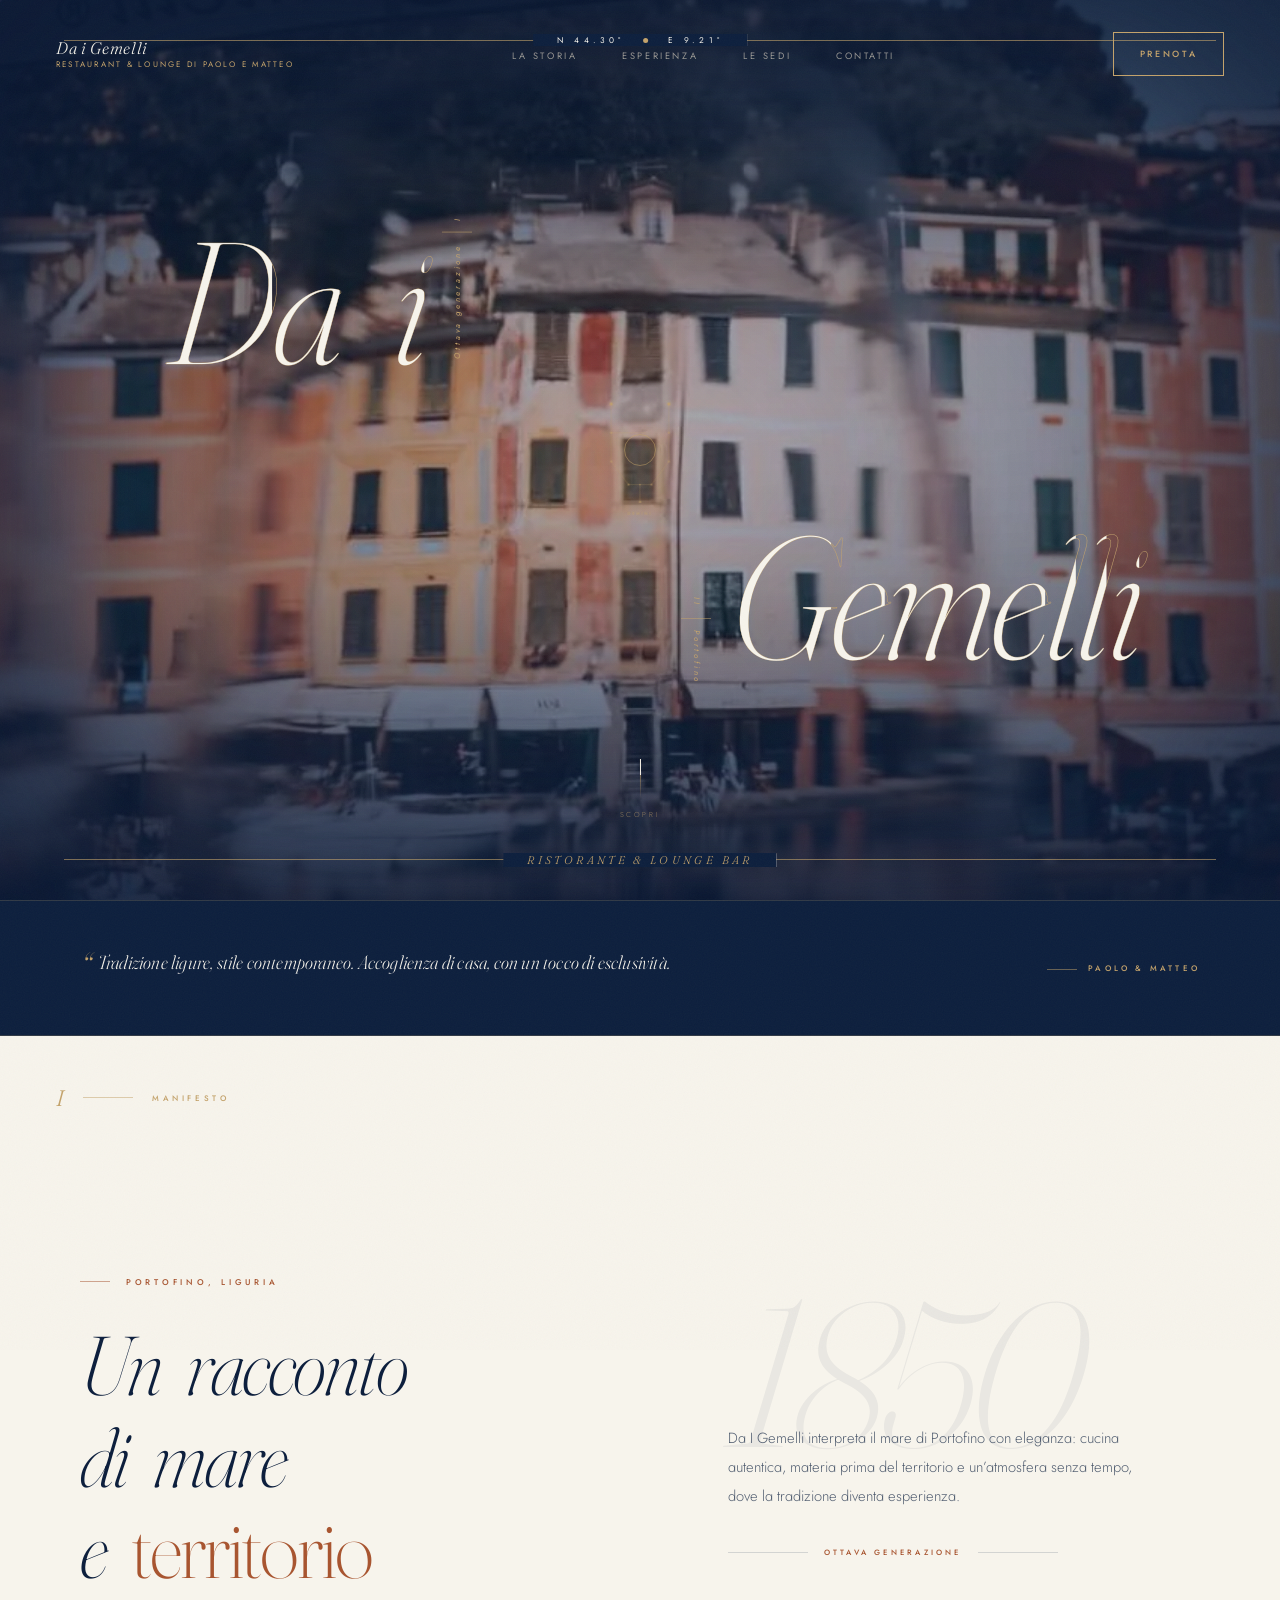
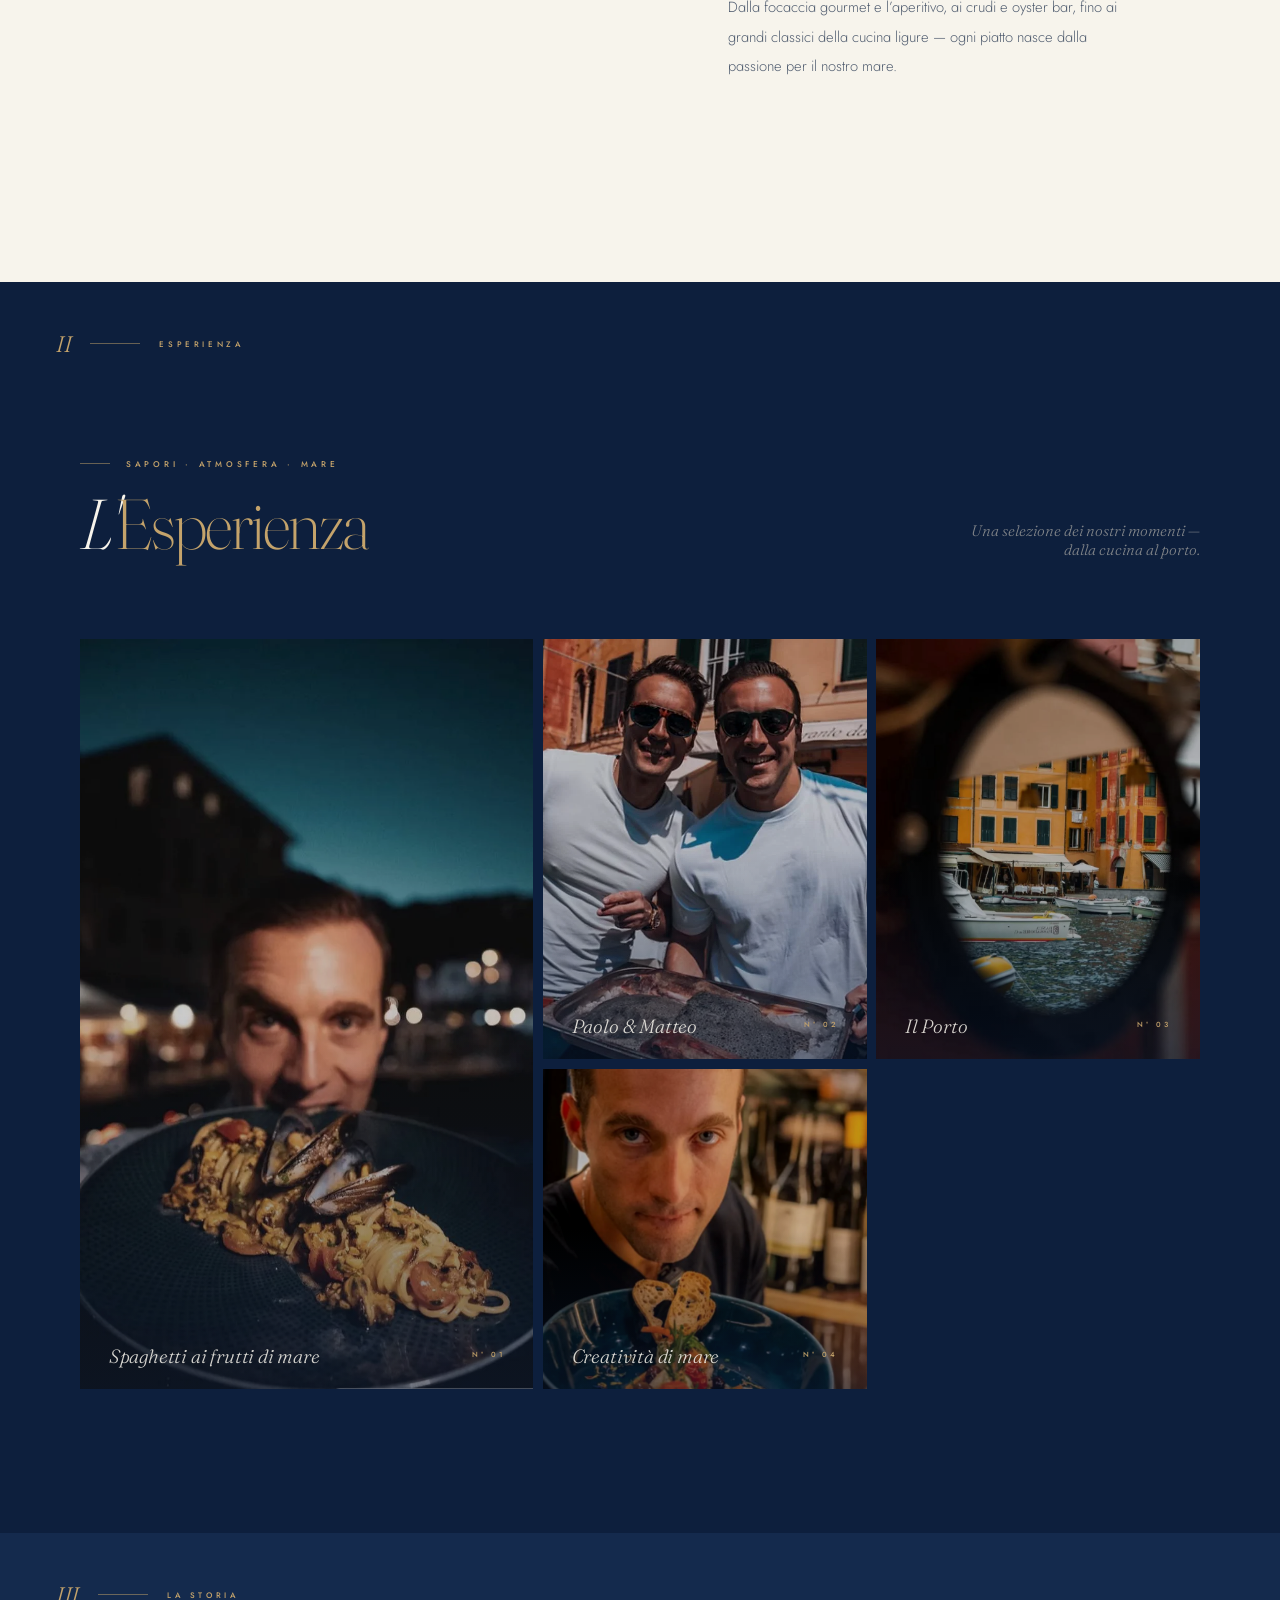
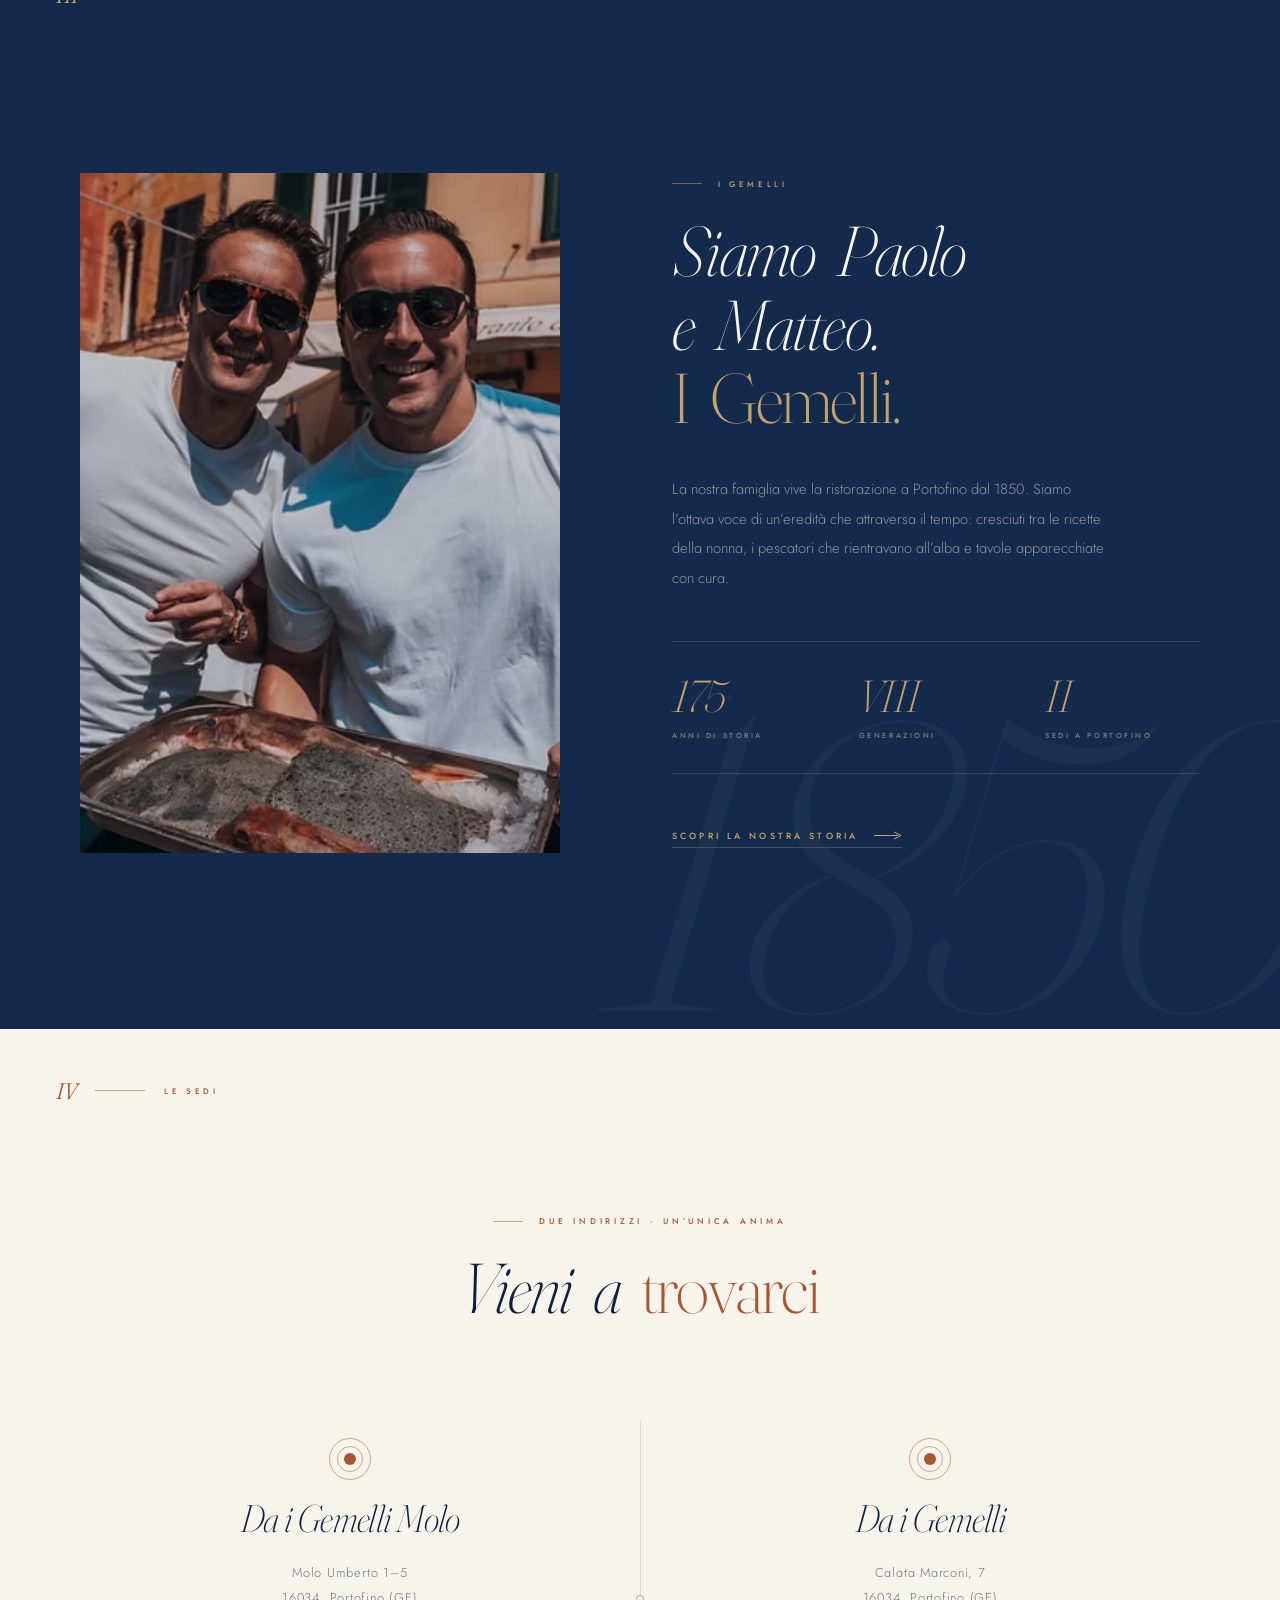
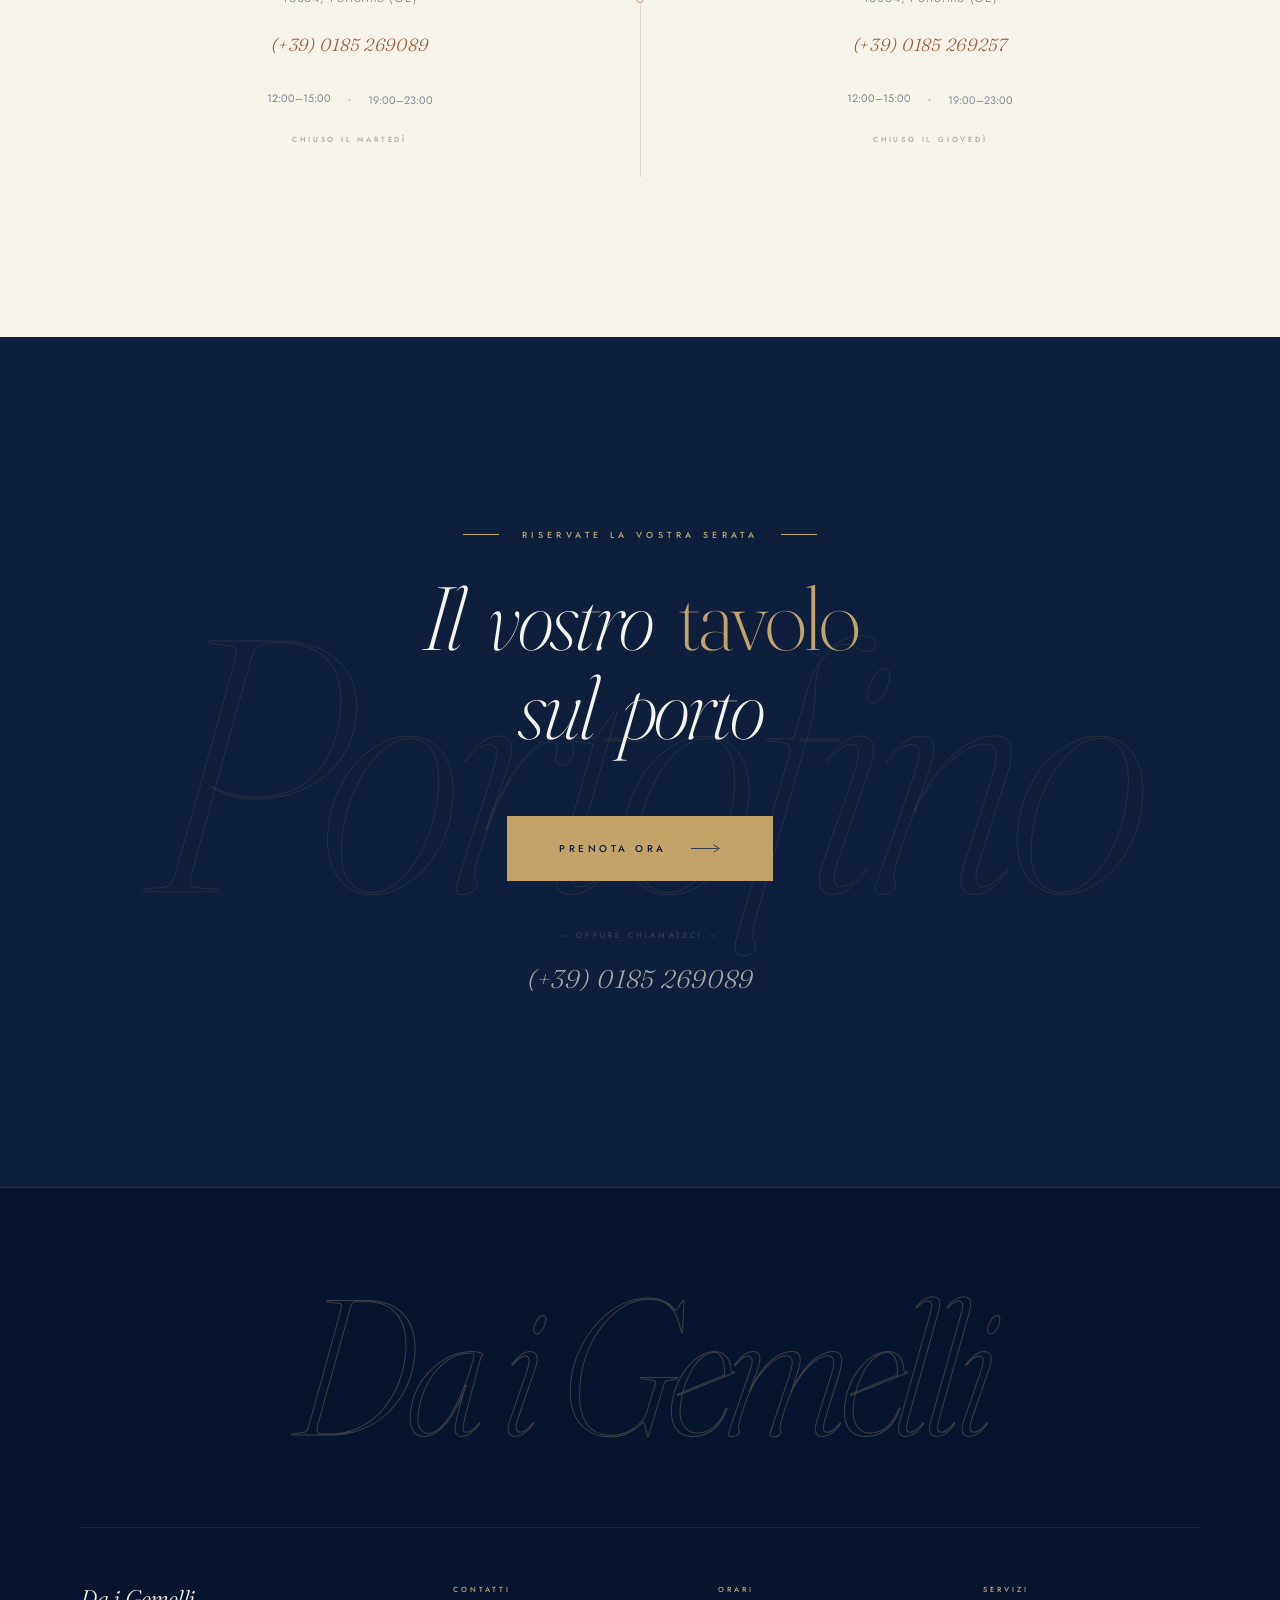
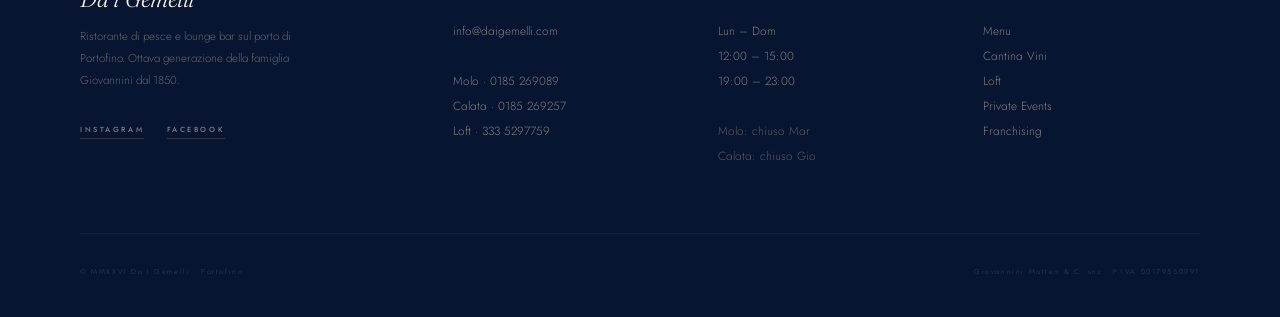
==== commit 9095d494: "Add files via upload" ====
--- a/index.html
+++ b/index.html
@@ -6,7 +6,6 @@
 <title>Da i Gemelli — Portofino · Ristorante &amp; Lounge Bar · Dal 1850</title>
 <meta name="description" content="Ristorante di pesce e lounge bar nel cuore di Portofino. Otto generazioni di tradizione ligure dal 1850. Paolo &amp; Matteo Giovannini."/>
 <meta name="theme-color" content="#0d1f3d"/>
-<meta name="color-scheme" content="dark"/>
 
 <!-- Open Graph -->
 <meta property="og:type" content="restaurant.restaurant"/>
@@ -31,7 +30,7 @@
 <link rel="preconnect" href="https://fonts.googleapis.com"/>
 <link rel="preconnect" href="https://fonts.gstatic.com" crossorigin/>
 <link href="https://fonts.googleapis.com/css2?family=Fraunces:ital,opsz,wght@0,9..144,200;0,9..144,300;0,9..144,400;1,9..144,200;1,9..144,300;1,9..144,400&family=Jost:wght@200;300;400;500&display=swap" rel="stylesheet"/>
-<style>*,*::before,*::after{box-sizing:border-box;margin:0;padding:0}:root{--bg:#0d1f3d;--bg-2:#142a4d;--bg-3:#1c3360;--bg-deep:#081530;--cream:#f7f4ec;--cream-soft:#ede8d8;--paper:#f7f4ec;--paper-deep:#ebe5d2;--ink:#0d1f3d;--gold:#c4a36b;--gold-bright:#dbc18a;--gold-deep:#8a6f43;--terra:#a85530;--line:rgba(196,163,107,0.2);--ease:cubic-bezier(0.19,1,0.22,1);--ease-2:cubic-bezier(0.86,0,0.07,1);--serif:'Fraunces',Georgia,serif;--sans:'Jost',sans-serif}html{font-size:16px;-webkit-text-size-adjust:100%}body{background:var(--bg);color:var(--cream);font-family:var(--sans);font-weight:300;font-feature-settings:"ss01","ss02";overflow-x:hidden;-webkit-font-smoothing:antialiased;text-rendering:optimizeLegibility;cursor:none}@media(hover:none){body{cursor:auto}}body.locked{overflow:hidden;height:100vh}img{display:block;width:100%;height:100%;object-fit:cover}a{text-decoration:none;color:inherit}button{font-family:inherit;cursor:none;background:none;border:none;color:inherit;padding:0}address{font-style:normal}::selection{background:var(--gold);color:var(--ink)}:focus{outline:none}:focus-visible{outline:2px solid var(--gold-bright);outline-offset:4px;border-radius:2px}.skip{position:absolute;left:-9999px;top:-9999px;background:var(--gold);color:var(--ink);padding:0.9rem 1.4rem;font-size:0.55rem;font-weight:500;letter-spacing:0.32em;text-transform:uppercase;z-index:99999;text-decoration:none}.skip:focus{position:fixed;left:1rem;top:1rem}@media (prefers-reduced-motion:reduce){*,*::before,*::after{animation-duration:0.01ms!important;animation-iteration-count:1!important;transition-duration:0.01ms!important;scroll-behavior:auto!important}.word .ltr-f{clip-path:inset(0)!important;opacity:1!important}.word .ltr{opacity:1!important}.constellation,.hero__bg,.cur,.cur-ring{animation:none!important}body::before{animation:none!important}.loader{display:none!important}body.locked{overflow:auto;height:auto}}.hline{display:inline-block;width:30px;height:1px;background:currentColor;opacity:0.5;vertical-align:middle}body::before{content:'';position:fixed;inset:-50%;z-index:9000;pointer-events:none;opacity:0.035;background-image:url("data:image/svg+xml,%3Csvg viewBox='0 0 200 200' xmlns='http://www.w3.org/2000/svg'%3E%3Cfilter id='n'%3E%3CfeTurbulence type='fractalNoise' baseFrequency='0.85' numOctaves='3' stitchTiles='stitch'/%3E%3C/filter%3E%3Crect width='100%25' height='100%25' filter='url(%23n)'/%3E%3C/svg%3E");background-size:200px;animation:grain 8s steps(6) infinite}@keyframes grain{0%,100%{transform:translate(0,0)}20%{transform:translate(-3%,-2%)}40%{transform:translate(3%,-4%)}60%{transform:translate(-2%,5%)}80%{transform:translate(4%,2%)}}.loader{position:fixed;inset:0;z-index:10000;background:var(--bg);display:flex;align-items:center;justify-content:center;flex-direction:column;transition:opacity 0.6s ease}.loader__t,.loader__b{position:absolute;left:0;right:0;background:var(--bg);z-index:2;transition:transform 1.5s var(--ease-2)}.loader__t{top:0;height:50.1vh;transform-origin:top}.loader__b{bottom:0;height:50.1vh;transform-origin:bottom}.loader.done .loader__t{transform:translateY(-100%)}.loader.done .loader__b{transform:translateY(100%)}.loader.gone{opacity:0;pointer-events:none}.loader__inner{position:relative;z-index:3;display:flex;flex-direction:column;align-items:center;gap:2.5rem;transition:opacity 0.4s ease}.loader.done .loader__inner{opacity:0}.loader__top-mark{position:absolute;top:3rem;left:50%;transform:translateX(-50%);font-size:0.5rem;font-weight:400;letter-spacing:0.45em;text-transform:uppercase;color:var(--gold);display:flex;align-items:center;gap:1rem;opacity:0;animation:fadeIn 0.6s var(--ease) 0.2s forwards}.loader__brand{font-family:var(--serif);font-size:1.4rem;font-weight:200;font-style:italic;letter-spacing:0.08em;color:var(--cream);opacity:0;animation:fadeUp 0.8s var(--ease) 0.1s forwards}.loader__count{font-family:var(--serif);font-size:clamp(5rem,9vw,8rem);font-weight:200;font-style:italic;line-height:1;color:var(--cream);font-variation-settings:"opsz" 144;letter-spacing:-0.04em;display:flex;align-items:flex-end;gap:0.05em}.loader__count-pct{font-size:0.25em;margin-bottom:0.5em;color:var(--gold);font-style:normal}.loader__line{width:0;height:1px;background:var(--gold);transition:width 1.6s var(--ease)}.loader.filling .loader__line{width:240px}.loader__sub{font-size:0.52rem;font-weight:400;letter-spacing:0.5em;text-transform:uppercase;color:var(--gold);opacity:0;animation:fadeIn 0.8s var(--ease) 0.4s forwards}.loader__bot-mark{position:absolute;bottom:3rem;left:50%;transform:translateX(-50%);font-size:0.48rem;font-weight:400;letter-spacing:0.4em;text-transform:uppercase;color:rgba(240,230,210,0.4);opacity:0;animation:fadeIn 0.6s var(--ease) 0.5s forwards}.cur{position:fixed;top:0;left:0;width:4px;height:4px;background:var(--gold-bright);border-radius:50%;pointer-events:none;z-index:9998;transform:translate(-50%,-50%);transition:width 0.3s,height 0.3s,opacity 0.3s,background 0.3s;mix-blend-mode:difference;filter:invert(1)}.cur-ring{position:fixed;top:0;left:0;width:32px;height:32px;border:1px solid rgba(196,163,107,0.5);border-radius:50%;pointer-events:none;z-index:9997;transform:translate(-50%,-50%);transition:width 0.5s var(--ease),height 0.5s var(--ease),background 0.4s,border-color 0.4s,mix-blend-mode 0.3s}body.hl .cur{width:0;height:0}body.hl .cur-ring{width:58px;height:58px;background:rgba(196,163,107,0.12);border-color:var(--gold-bright)}body.hi .cur-ring{width:100px;height:100px;mix-blend-mode:difference;background:#fff;border-color:transparent}body.hi .cur{opacity:0}@media(hover:none){.cur,.cur-ring{display:none!important}}.prog{position:fixed;top:0;left:0;width:0%;height:1px;background:var(--gold);z-index:600;transition:width 0.05s linear}.nav{position:fixed;top:0;left:0;right:0;z-index:500;display:flex;align-items:center;justify-content:space-between;padding:2rem 3.5rem;transition:background 0.5s var(--ease),padding 0.4s var(--ease),border-color 0.5s;border-bottom:1px solid transparent}.nav.s{background:rgba(13,31,61,0.82);backdrop-filter:blur(28px) saturate(140%);-webkit-backdrop-filter:blur(28px) saturate(140%);padding:1.1rem 3.5rem;border-bottom-color:var(--line)}.nav__brand{display:flex;flex-direction:column;align-items:flex-start;gap:0.15rem;opacity:0;animation:fadeUp 1s var(--ease) 3.4s forwards;line-height:1.1}.nav__brand-name{font-family:var(--serif);font-size:1.05rem;font-weight:300;font-style:italic;letter-spacing:0.04em;color:var(--cream);font-variation-settings:"opsz" 60}.nav__brand-sub{font-family:var(--sans);font-size:0.5rem;font-weight:400;letter-spacing:0.28em;text-transform:uppercase;color:var(--gold);white-space:nowrap;overflow:hidden;max-height:1.2em;transition:max-height 0.4s var(--ease),opacity 0.3s}.nav.s .nav__brand-sub{max-height:0;opacity:0}.nav__links{display:flex;gap:2.8rem;list-style:none}.nav__links a{position:relative;font-size:0.58rem;font-weight:400;letter-spacing:0.28em;text-transform:uppercase;color:rgba(240,230,210,0.6);transition:color 0.4s;opacity:0;animation:fadeUp 1s var(--ease) 3.6s forwards;padding-bottom:4px}.nav__links li:nth-child(2) a{animation-delay:3.7s}.nav__links li:nth-child(3) a{animation-delay:3.8s}.nav__links li:nth-child(4) a{animation-delay:3.9s}.nav__links a::after{content:'';position:absolute;bottom:0;left:0;right:0;height:1px;background:var(--gold);transform:scaleX(0);transform-origin:right;transition:transform 0.5s var(--ease)}.nav__links a:hover{color:var(--cream)}.nav__links a:hover::after{transform:scaleX(1);transform-origin:left}.nav__cta{position:relative;overflow:hidden;display:inline-flex;align-items:center;gap:0.7rem;font-size:0.56rem;font-weight:500;letter-spacing:0.3em;text-transform:uppercase;color:var(--gold);padding:0.9rem 1.6rem;border:1px solid var(--gold);transition:color 0.4s;opacity:0;animation:fadeUp 1s var(--ease) 4s forwards}.nav__cta::before{content:'';position:absolute;inset:0;background:var(--gold);transform:translateY(101%);transition:transform 0.5s var(--ease)}.nav__cta:hover{color:var(--ink)}.nav__cta:hover::before{transform:translateY(0)}.nav__cta>*{position:relative;z-index:1}.burger{display:none;width:36px;height:30px;flex-direction:column;justify-content:center;align-items:flex-end;gap:6px;position:relative;z-index:550}.burger span{display:block;width:24px;height:1px;background:var(--cream);transition:transform 0.4s var(--ease),width 0.4s var(--ease),background 0.3s}.burger span:nth-child(2){width:16px}.burger.open span{background:var(--gold)}.burger.open span:nth-child(1){transform:translateY(3.5px) rotate(45deg);width:24px}.burger.open span:nth-child(2){transform:translateY(-3.5px) rotate(-45deg);width:24px}.mmenu{position:fixed;inset:0;z-index:450;background:var(--bg);display:flex;align-items:center;justify-content:center;opacity:0;pointer-events:none;transition:opacity 0.5s var(--ease)}.mmenu.open{opacity:1;pointer-events:auto}.mmenu__inner{display:flex;flex-direction:column;align-items:center;gap:2.5rem;padding:2rem;text-align:center}.mmenu__links{list-style:none;display:flex;flex-direction:column;gap:1.5rem}.mmenu__links a{font-family:var(--serif);font-size:2.2rem;font-weight:300;font-style:italic;letter-spacing:-0.01em;color:var(--cream);position:relative;transition:color 0.3s;font-variation-settings:"opsz" 144}.mmenu__links a:hover{color:var(--gold)}.mmenu__links li{opacity:0;transform:translateY(20px);transition:opacity 0.6s var(--ease),transform 0.6s var(--ease)}.mmenu.open .mmenu__links li{opacity:1;transform:none}.mmenu.open .mmenu__links li:nth-child(1){transition-delay:0.15s}.mmenu.open .mmenu__links li:nth-child(2){transition-delay:0.22s}.mmenu.open .mmenu__links li:nth-child(3){transition-delay:0.29s}.mmenu.open .mmenu__links li:nth-child(4){transition-delay:0.36s}.mmenu__cta{font-size:0.6rem;font-weight:500;letter-spacing:0.32em;text-transform:uppercase;color:var(--ink);background:var(--gold);padding:1.1rem 2.4rem;border:1px solid var(--gold);margin-top:1rem;opacity:0;transition:opacity 0.6s var(--ease) 0.5s}.mmenu.open .mmenu__cta{opacity:1}.mmenu__contact{margin-top:2rem;font-size:0.78rem;font-weight:300;line-height:2;color:rgba(240,230,210,0.5);opacity:0;transition:opacity 0.6s var(--ease) 0.6s}.mmenu.open .mmenu__contact{opacity:1}.mmenu__contact a{color:var(--gold);transition:color 0.3s}.hero{position:relative;width:100%;height:100vh;min-height:720px;overflow:hidden}.hero__bg{position:absolute;inset:-5%;background:url('[data-uri]') center 30%/cover no-repeat;transform:scale(1.15);animation:hZoom 20s var(--ease) forwards;will-change:transform}.hero__veil{position:absolute;inset:0;background:radial-gradient(ellipse at center,rgba(13,31,61,0.15) 0%,rgba(13,31,61,0.55) 100%),linear-gradient(180deg,rgba(13,31,61,0.5) 0%,rgba(13,31,61,0.15) 35%,rgba(13,31,61,0.2) 65%,rgba(13,31,61,0.6) 100%)}.hero__vignette{position:absolute;inset:0;box-shadow:inset 0 0 220px 60px rgba(8,21,48,0.7);pointer-events:none}.hero__frame-top,.hero__frame-bot{position:absolute;left:5%;right:5%;height:1px;background:var(--gold);transform-origin:left;transform:scaleX(0);z-index:3;opacity:0.6}.hero__frame-top{top:2.5rem;animation:lineX 1.6s var(--ease) 4.4s forwards}.hero__frame-bot{bottom:2.5rem;animation:lineX 1.6s var(--ease) 4.6s forwards;transform-origin:right;transform:scaleX(0)}@keyframes lineX{to{transform:scaleX(1)}}.hero__top-lbl{position:absolute;top:2.5rem;left:50%;transform:translateX(-50%) translateY(-50%);z-index:4;display:flex;align-items:center;gap:1.2rem;font-size:0.52rem;font-weight:400;letter-spacing:0.5em;text-transform:uppercase;color:var(--cream);background:var(--bg);padding:0 1.5rem;opacity:0;animation:fadeIn 1s var(--ease) 5s forwards}.hero__top-lbl .dot{display:inline-block;width:5px;height:5px;border-radius:50%;background:var(--gold)}.hero__bot-lbl{position:absolute;bottom:2.5rem;left:50%;transform:translateX(-50%) translateY(50%);z-index:4;display:flex;align-items:center;gap:1.2rem;font-family:var(--serif);font-size:0.7rem;font-weight:300;font-style:italic;letter-spacing:0.3em;text-transform:uppercase;color:var(--gold);background:var(--bg);padding:0 1.5rem;opacity:0;animation:fadeIn 1s var(--ease) 5.2s forwards}.word{position:absolute;font-family:var(--serif);font-weight:200;font-style:italic;line-height:0.85;letter-spacing:-0.025em;font-variation-settings:"opsz" 144;z-index:2;user-select:none;filter:drop-shadow(0 8px 60px rgba(0,0,0,0.5))}.word--dai{top:24vh;left:13vw;font-size:clamp(6rem,13.5vw,14.5rem)}.word--gem{bottom:24vh;right:11vw;font-size:clamp(6rem,13.5vw,14.5rem)}.ltr{display:inline-block;position:relative;line-height:1}.ltr-s,.ltr-f{display:inline-block;line-height:1}.ltr-s{color:transparent;-webkit-text-stroke:0.5px var(--gold)}.ltr-f{position:absolute;top:0;left:0;color:var(--cream);-webkit-text-stroke:0;clip-path:inset(0 0 100% 0);animation:fillFromTop 1.4s var(--ease) forwards;animation-delay:calc(4.6s + var(--i) * 0.08s)}.word--gem .ltr-f{clip-path:inset(100% 0 0 0);animation:fillFromBottom 1.4s var(--ease) forwards;animation-delay:calc(5.4s + var(--i) * 0.08s)}@keyframes fillFromTop{0%{clip-path:inset(0 0 100% 0)}100%{clip-path:inset(0 0 0 0)}}@keyframes fillFromBottom{0%{clip-path:inset(100% 0 0 0)}100%{clip-path:inset(0 0 0 0)}}.word .ltr{opacity:0;animation:strokeIn 0.6s var(--ease) forwards;animation-delay:calc(4.4s + var(--i) * 0.08s)}.word--gem .ltr{animation-delay:calc(5.2s + var(--i) * 0.08s)}@keyframes strokeIn{from{opacity:0}to{opacity:1}}.sp{display:inline-block;width:0.3em}.word__marker{position:absolute;font-family:var(--sans);font-size:0.5rem;font-weight:400;letter-spacing:0.35em;color:var(--gold);display:flex;align-items:center;gap:0.7rem;opacity:0;animation:fadeIn 0.8s var(--ease) 5.8s forwards}.word--dai .word__marker{top:0;right:-3rem;writing-mode:vertical-rl;transform:rotate(180deg)}.word--gem .word__marker{bottom:0;left:-3rem;writing-mode:vertical-rl}.constellation{position:absolute;left:50%;top:50%;transform:translate(-50%,-50%);width:clamp(110px,9vw,165px);height:auto;color:var(--gold);opacity:0;animation:fadeIn 1.5s var(--ease) 5s forwards;pointer-events:none;z-index:1}.c-lines line{stroke-dasharray:60;stroke-dashoffset:60;animation:drawL 1.2s var(--ease) forwards}.c-lines line:nth-child(1){animation-delay:5.4s}.c-lines line:nth-child(2){animation-delay:5.5s}.c-lines line:nth-child(3){animation-delay:5.6s}.c-lines line:nth-child(4){animation-delay:5.7s}.c-lines line:nth-child(5){animation-delay:5.8s}.c-lines line:nth-child(6){animation-delay:5.9s}.c-lines line:nth-child(7){animation-delay:6s}.c-lines line:nth-child(8){animation-delay:6.1s}.c-lines line:nth-child(9){animation-delay:6.2s}@keyframes drawL{to{stroke-dashoffset:0}}.c-stars circle{opacity:0;transform-origin:center;transform-box:fill-box;animation:starPop 0.7s var(--ease) forwards;animation-delay:calc(5.2s + var(--s) * 0.08s);filter:drop-shadow(0 0 4px var(--gold-bright))}@keyframes starPop{0%{opacity:0;transform:scale(0)}60%{opacity:1;transform:scale(1.5)}100%{opacity:1;transform:scale(1)}}.c-lbl{font-family:var(--sans);font-size:7px;font-weight:400;letter-spacing:0.5em;fill:var(--gold);opacity:0;animation:fadeIn 1s var(--ease) 6.4s forwards}.hero__scroll{position:absolute;bottom:5rem;left:50%;transform:translateX(-50%);display:flex;flex-direction:column;align-items:center;gap:0.6rem;opacity:0;animation:fadeIn 1s var(--ease) 6.6s forwards;z-index:5}.hero__scroll-bar{width:1px;height:40px;background:linear-gradient(to bottom,var(--gold),transparent);position:relative;overflow:hidden}.hero__scroll-bar::after{content:'';position:absolute;top:0;left:0;right:0;height:40%;background:var(--cream);animation:scrollDown 2.2s ease-in-out infinite}@keyframes scrollDown{0%{transform:translateY(-100%)}100%{transform:translateY(250%)}}.hero__scroll span{font-size:0.45rem;letter-spacing:0.35em;text-transform:uppercase;color:rgba(196,163,107,0.7)}.qbar{background:var(--bg);border-top:1px solid var(--line);border-bottom:1px solid var(--line);padding:2.5rem 5rem;display:flex;align-items:center;justify-content:space-between;gap:3rem}.qbar__quote{font-family:var(--serif);font-size:clamp(1rem,1.5vw,1.5rem);font-weight:300;font-style:italic;color:var(--cream);line-height:1.4;letter-spacing:0.01em;max-width:70%;font-variation-settings:"opsz" 144}.qbar__quote::before{content:'\201C';font-size:2em;color:var(--gold);vertical-align:-0.3em;margin-right:0.2em}.qbar__attr{text-align:right;font-size:0.5rem;font-weight:500;letter-spacing:0.4em;text-transform:uppercase;color:var(--gold);flex-shrink:0}.qbar__attr .hline{margin-right:0.7rem}.chapter{position:absolute;top:3rem;left:3.5rem;display:flex;align-items:center;gap:1.2rem;font-size:0.5rem;font-weight:500;letter-spacing:0.45em;text-transform:uppercase;color:var(--gold);z-index:5}.chapter__num{font-family:var(--serif);font-size:1.4rem;font-weight:300;font-style:italic;letter-spacing:-0.02em;color:var(--gold)}.chapter__line{width:50px;height:1px;background:var(--gold);opacity:0.5}.intro{position:relative;background:var(--paper);color:var(--ink);padding:11rem 5rem 9rem;overflow:hidden}.intro__grid{display:grid;grid-template-columns:1.1fr 1fr;gap:8rem;align-items:start;margin-top:4rem}.intro__pre{font-size:0.52rem;font-weight:500;letter-spacing:0.45em;text-transform:uppercase;color:var(--terra);margin-bottom:2rem;display:flex;align-items:center;gap:1rem}.intro__big{font-family:var(--serif);font-size:clamp(3rem,6.5vw,7.5rem);font-weight:200;font-style:italic;line-height:1.02;color:var(--ink);letter-spacing:-0.025em;font-variation-settings:"opsz" 144}.intro__big em{font-style:normal;color:var(--terra);font-weight:200}.intro__big-line{display:block;overflow:hidden;padding:0.04em 0}.intro__big .ltr-simple{display:inline-block;transform:translateY(110%);transition:transform 1.2s var(--ease);transition-delay:calc(var(--i) * 0.04s)}.intro__big.visible .ltr-simple{transform:translateY(0)}.intro__right{padding-top:1rem}.intro__year{font-family:var(--serif);font-size:clamp(8rem,16vw,18rem);font-weight:200;font-style:italic;line-height:0.8;color:rgba(13,31,61,0.06);letter-spacing:-0.05em;margin-bottom:-2rem;font-variation-settings:"opsz" 144}.intro__body{font-size:0.92rem;font-weight:300;line-height:2;color:rgba(13,31,61,0.7);max-width:46ch}.intro__body+.intro__body{margin-top:1.6rem}.intro__divider{display:flex;align-items:center;gap:1rem;margin:2.2rem 0}.intro__divider-line{flex:1;height:1px;background:rgba(13,31,61,0.15);max-width:80px}.intro__divider-text{font-size:0.48rem;font-weight:500;letter-spacing:0.42em;text-transform:uppercase;color:var(--terra)}.intro__sig{font-family:var(--serif);font-size:1.6rem;font-style:italic;font-weight:300;color:var(--ink);margin-top:1.5rem;letter-spacing:-0.01em;font-variation-settings:"opsz" 60}.gallery{position:relative;background:var(--bg);padding:11rem 5rem 9rem}.gallery__hd{display:grid;grid-template-columns:1fr auto;gap:4rem;align-items:flex-end;margin-bottom:5rem}.gallery__pre{font-size:0.52rem;font-weight:500;letter-spacing:0.45em;text-transform:uppercase;color:var(--gold);margin-bottom:1.2rem;display:flex;align-items:center;gap:1rem}.gallery__title{font-family:var(--serif);font-size:clamp(3rem,5.5vw,6rem);font-weight:200;font-style:italic;color:var(--cream);line-height:1;letter-spacing:-0.025em;font-variation-settings:"opsz" 144}.gallery__title em{color:var(--gold);font-style:normal}.gallery__title .ltr-simple{display:inline-block;transform:translateY(110%);opacity:0;transition:transform 1.2s var(--ease),opacity 1.2s var(--ease);transition-delay:calc(var(--i) * 0.05s)}.gallery__title.visible .ltr-simple{transform:translateY(0);opacity:1}.gallery__caption{text-align:right;font-family:var(--serif);font-size:0.95rem;font-style:italic;font-weight:300;color:rgba(240,230,210,0.5);max-width:24ch}.gallery__grid{display:grid;grid-template-columns:1.4fr 1fr 1fr;grid-template-rows:420px 320px;gap:0.6rem}.gallery__item{position:relative;overflow:hidden;background:var(--bg-2)}.gallery__item img{width:100%;height:100%;object-fit:cover;transition:transform 1.4s var(--ease),filter 0.8s;filter:brightness(0.78) saturate(0.85) contrast(1.05)}.gallery__item:hover img{transform:scale(1.06);filter:brightness(0.92) saturate(1) contrast(1)}.gallery__item--tall{grid-row:span 2}.gallery__item-veil{position:absolute;inset:0;background:linear-gradient(to top,rgba(13,31,61,0.7) 0%,transparent 50%);pointer-events:none;opacity:0.6;transition:opacity 0.6s}.gallery__item:hover .gallery__item-veil{opacity:0.95}.gallery__item-info{position:absolute;bottom:1.8rem;left:1.8rem;right:1.8rem;display:flex;align-items:flex-end;justify-content:space-between;pointer-events:none}.gallery__item-name{font-family:var(--serif);font-size:1.2rem;font-style:italic;font-weight:300;color:var(--cream);letter-spacing:-0.01em;transform:translateY(8px);opacity:0.85;transition:transform 0.6s var(--ease),opacity 0.4s}.gallery__item:hover .gallery__item-name{transform:translateY(0);opacity:1}.gallery__item-tag{font-size:0.46rem;font-weight:500;letter-spacing:0.4em;text-transform:uppercase;color:var(--gold)}.gallery__item{opacity:0;transform:translateY(2rem)}.gallery__item.visible{opacity:1;transform:none;transition:opacity 1.1s var(--ease),transform 1.1s var(--ease)}.gallery__item.visible:nth-child(2){transition-delay:0.15s}.gallery__item.visible:nth-child(3){transition-delay:0.3s}.gallery__item.visible:nth-child(4){transition-delay:0.45s}.story{position:relative;background:var(--bg-2);padding:11rem 5rem;overflow:hidden}.story::before{content:'1850';position:absolute;right:-3vw;bottom:-3vw;font-family:var(--serif);font-size:clamp(18rem,32vw,36rem);font-weight:200;font-style:italic;color:rgba(196,163,107,0.04);letter-spacing:-0.04em;line-height:1;pointer-events:none;font-variation-settings:"opsz" 144}.story__grid{position:relative;display:grid;grid-template-columns:1fr 1.1fr;gap:7rem;align-items:center;margin-top:4rem}.story__img-wrap{position:relative;overflow:hidden}.story__img{width:100%;height:680px;object-fit:cover;object-position:center top;transform:scale(1.15);filter:brightness(0.82) saturate(0.85);transition:transform 1.8s var(--ease),filter 1.2s}.story.visible .story__img{transform:scale(1)}.story__img-wrap::after{content:'';position:absolute;inset:0;background:var(--bg-2);transform-origin:bottom;transition:transform 1.6s var(--ease-2)}.story.visible .story__img-wrap::after{transform:scaleY(0)}.story__frame{position:absolute;bottom:-2rem;right:-2rem;width:65%;height:60%;border:1px solid var(--line);pointer-events:none;z-index:-1}.story__side{position:absolute;top:0;left:-3rem;font-size:0.48rem;font-weight:500;letter-spacing:0.45em;text-transform:uppercase;color:var(--gold);writing-mode:vertical-rl;transform:rotate(180deg);display:flex;align-items:center;gap:0.8rem}.story__pre{font-size:0.5rem;font-weight:500;letter-spacing:0.45em;text-transform:uppercase;color:var(--gold);margin-bottom:1.5rem;display:flex;align-items:center;gap:1rem}.story__title{font-family:var(--serif);font-size:clamp(3rem,5.5vw,5.5rem);font-weight:200;font-style:italic;line-height:1.05;color:var(--cream);letter-spacing:-0.025em;margin-bottom:2.5rem;font-variation-settings:"opsz" 144}.story__title em{color:var(--gold);font-style:normal}.story__title .ltr-simple{display:inline-block;transform:translateY(110%);opacity:0;transition:transform 1.2s var(--ease),opacity 1.2s var(--ease);transition-delay:calc(var(--i) * 0.04s)}.story__title.visible .ltr-simple{transform:translateY(0);opacity:1}.story__body{font-size:0.92rem;font-weight:300;line-height:2;color:rgba(240,230,210,0.58);max-width:48ch}.story__body+.story__body{margin-top:1.5rem}.story__stats{display:grid;grid-template-columns:repeat(3,1fr);gap:2rem;margin:3rem 0;border-top:1px solid var(--line);border-bottom:1px solid var(--line);padding:2rem 0}.story__stat-num{font-family:var(--serif);font-size:2.8rem;font-weight:200;font-style:italic;color:var(--gold);line-height:1;letter-spacing:-0.02em;font-variation-settings:"opsz" 144}.story__stat-num em{font-size:0.45em;font-style:italic;color:var(--gold);vertical-align:0.4em}.story__stat-lbl{font-size:0.46rem;font-weight:500;letter-spacing:0.35em;text-transform:uppercase;color:rgba(240,230,210,0.45);margin-top:0.7rem}.story__link{display:inline-flex;align-items:center;gap:1rem;font-size:0.56rem;font-weight:500;letter-spacing:0.35em;text-transform:uppercase;color:var(--gold);border-bottom:1px solid rgba(196,163,107,0.3);padding-bottom:0.3rem;transition:color 0.3s,gap 0.4s var(--ease),border-color 0.3s}.story__link:hover{color:var(--gold-bright);gap:1.5rem;border-color:var(--gold-bright)}.story__link svg{transition:transform 0.4s}.sedi{position:relative;background:var(--paper);color:var(--ink);padding:11rem 5rem 10rem;overflow:hidden}.sedi__hd{text-align:center;margin-bottom:6rem}.sedi__pre{font-size:0.52rem;font-weight:500;letter-spacing:0.45em;text-transform:uppercase;color:var(--terra);margin-bottom:1.5rem;display:inline-flex;align-items:center;gap:1rem}.sedi__title{font-family:var(--serif);font-size:clamp(3rem,5.5vw,5.5rem);font-weight:200;font-style:italic;color:var(--ink);letter-spacing:-0.025em;font-variation-settings:"opsz" 144;line-height:1.05}.sedi__title em{color:var(--terra);font-style:normal}.sedi__title .ltr-simple{display:inline-block;transform:translateY(110%);opacity:0;transition:transform 1.2s var(--ease),opacity 1.2s var(--ease);transition-delay:calc(var(--i) * 0.04s)}.sedi__title.visible .ltr-simple{transform:translateY(0);opacity:1}.sedi__grid{display:grid;grid-template-columns:1fr 1px 1fr;gap:5rem;max-width:1000px;margin:0 auto;position:relative}.sedi__sep{background:rgba(13,31,61,0.12);position:relative}.sedi__sep::before{content:'';position:absolute;left:50%;top:50%;transform:translate(-50%,-50%);width:8px;height:8px;background:var(--paper);border:1px solid var(--gold);border-radius:50%}.sedi__item{text-align:center;padding:2rem 1rem;position:relative}.sedi__pin{width:12px;height:12px;border-radius:50%;background:var(--terra);margin:0 auto 1.8rem;position:relative}.sedi__pin::before,.sedi__pin::after{content:'';position:absolute;border:1px solid var(--terra);border-radius:50%;top:50%;left:50%;transform:translate(-50%,-50%);opacity:0.5}.sedi__pin::before{width:26px;height:26px;animation:ping 2.5s ease-out infinite}.sedi__pin::after{width:42px;height:42px;animation:ping 2.5s ease-out 0.5s infinite}@keyframes ping{0%{transform:translate(-50%,-50%) scale(0.4);opacity:0.6}100%{transform:translate(-50%,-50%) scale(1.5);opacity:0}}.sedi__name{font-family:var(--serif);font-size:2.4rem;font-weight:200;font-style:italic;margin-bottom:1.2rem;letter-spacing:-0.015em;font-variation-settings:"opsz" 144}.sedi__addr{font-size:0.8rem;font-weight:300;letter-spacing:0.06em;color:rgba(13,31,61,0.6);line-height:1.9}.sedi__tel{display:inline-block;margin-top:1.5rem;font-family:var(--serif);font-size:1.1rem;font-style:italic;font-weight:300;letter-spacing:0.04em;color:var(--terra);border-bottom:1px solid transparent;padding-bottom:2px;transition:border-color 0.3s,color 0.3s}.sedi__tel:hover{border-color:var(--terra)}.sedi__hours{margin-top:1.8rem;display:flex;justify-content:center;align-items:center;gap:1rem;font-size:0.68rem;font-weight:400;color:rgba(13,31,61,0.5)}.sedi__hours span+span::before{content:'·';margin-right:1rem;color:var(--gold);font-size:1rem}.sedi__closed{margin-top:1.5rem;font-size:0.46rem;font-weight:500;letter-spacing:0.38em;text-transform:uppercase;color:rgba(13,31,61,0.35)}.cta{position:relative;background:var(--bg);padding:12rem 5rem;text-align:center;overflow:hidden}.cta__bg{position:absolute;left:50%;top:50%;transform:translate(-50%,-50%);font-family:var(--serif);font-size:clamp(10rem,28vw,32rem);font-weight:200;font-style:italic;color:transparent;-webkit-text-stroke:1px rgba(196,163,107,0.12);letter-spacing:-0.04em;white-space:nowrap;pointer-events:none;font-variation-settings:"opsz" 144;line-height:1}.cta__content{position:relative;z-index:2}.cta__pre{font-size:0.55rem;font-weight:500;letter-spacing:0.5em;text-transform:uppercase;color:var(--gold);margin-bottom:2rem;display:flex;align-items:center;justify-content:center;gap:1.4rem}.cta__pre::before,.cta__pre::after{content:'';width:36px;height:1px;background:var(--gold)}.cta__headline{font-family:var(--serif);font-size:clamp(3rem,7vw,7.5rem);font-weight:200;font-style:italic;color:var(--cream);line-height:1;letter-spacing:-0.03em;margin-bottom:4rem;font-variation-settings:"opsz" 144}.cta__headline em{color:var(--gold);font-style:normal}.cta__headline .ltr-simple{display:inline-block;transform:translateY(110%);opacity:0;transition:transform 1.2s var(--ease),opacity 1.2s var(--ease);transition-delay:calc(var(--i) * 0.04s)}.cta__headline.visible .ltr-simple{transform:translateY(0);opacity:1}.cta__btn-wrap{display:inline-block}.cta__btn{display:inline-flex;align-items:center;gap:1.5rem;font-size:0.62rem;font-weight:500;letter-spacing:0.35em;text-transform:uppercase;color:var(--ink);background:var(--gold);padding:1.5rem 3.2rem;border:1px solid var(--gold);transition:background 0.4s,color 0.4s,padding-right 0.4s var(--ease);position:relative}.cta__btn:hover{background:transparent;color:var(--gold);padding-right:3.8rem}.cta__btn .arr{width:30px;height:9px;transition:transform 0.4s var(--ease)}.cta__btn:hover .arr{transform:translateX(8px)}.cta__or{margin:3rem 0 1.4rem;font-size:0.5rem;letter-spacing:0.4em;text-transform:uppercase;color:rgba(240,230,210,0.3)}.cta__tel{font-family:var(--serif);font-size:1.6rem;font-weight:300;font-style:italic;letter-spacing:0.05em;color:rgba(240,230,210,0.7);transition:color 0.3s;font-variation-settings:"opsz" 60}.cta__tel:hover{color:var(--gold)}.footer{background:var(--bg-deep);padding:6rem 5rem 2.5rem;border-top:1px solid var(--line);position:relative;overflow:hidden}.footer__wordmark{font-family:var(--serif);font-size:clamp(4rem,15vw,17rem);font-weight:200;font-style:italic;color:transparent;-webkit-text-stroke:1px rgba(196,163,107,0.3);line-height:0.85;letter-spacing:-0.04em;text-align:center;margin-bottom:5rem;font-variation-settings:"opsz" 144;white-space:nowrap;overflow:hidden}.footer__wordmark span{display:inline-block;opacity:0;transform:translateY(80%);transition:opacity 1.2s var(--ease),transform 1.2s var(--ease)}.footer__wordmark.visible span{opacity:1;transform:translateY(0)}.footer__wordmark span:nth-child(2){transition-delay:0.12s}.footer__wordmark span:nth-child(3){transition-delay:0.24s}.footer__inner{display:grid;grid-template-columns:1.5fr 1fr 1fr 1fr;gap:3rem;margin-bottom:4rem;padding-top:3.5rem;border-top:1px solid rgba(240,230,210,0.07)}.footer__brand{font-family:var(--serif);font-size:1.5rem;font-weight:300;font-style:italic;color:var(--cream);margin-bottom:0.8rem;letter-spacing:-0.01em;font-variation-settings:"opsz" 60}.footer__tag{font-size:0.72rem;font-weight:300;line-height:1.9;color:rgba(240,230,210,0.38);max-width:32ch}.footer__social{display:flex;gap:1.4rem;margin-top:2rem}.footer__social a{font-size:0.46rem;font-weight:500;letter-spacing:0.35em;text-transform:uppercase;color:rgba(240,230,210,0.5);padding-bottom:0.2rem;border-bottom:1px solid rgba(196,163,107,0.2);transition:color 0.3s,border-color 0.3s}.footer__social a:hover{color:var(--gold);border-color:var(--gold)}.footer__col h4{font-size:0.46rem;font-weight:500;letter-spacing:0.4em;text-transform:uppercase;color:var(--gold);margin-bottom:1.5rem}.footer__col p{font-size:0.74rem;font-weight:300;line-height:2.1;color:rgba(240,230,210,0.5)}.footer__col a{transition:color 0.3s}.footer__col a:hover{color:var(--gold)}.footer__bottom{border-top:1px solid rgba(240,230,210,0.06);padding-top:2rem;display:flex;justify-content:space-between;align-items:center;flex-wrap:wrap;gap:1rem}.footer__copy,.footer__piva{font-size:0.45rem;font-weight:300;letter-spacing:0.22em;color:rgba(240,230,210,0.22)}.reveal{opacity:0;transform:translateY(3rem);transition:opacity 1.1s var(--ease),transform 1.1s var(--ease)}.reveal.visible{opacity:1;transform:none}.d1{transition-delay:0.12s}.d2{transition-delay:0.26s}.d3{transition-delay:0.4s}.d4{transition-delay:0.55s}@keyframes hZoom{from{transform:scale(1.15)}to{transform:scale(1.02)}}@keyframes fadeUp{from{opacity:0;transform:translateY(1rem)}to{opacity:1;transform:translateY(0)}}@keyframes fadeIn{from{opacity:0}to{opacity:1}}@media(max-width:1100px){.nav{padding:1.4rem 2.5rem}.nav.s{padding:0.9rem 2.5rem}.intro,.gallery,.story,.sedi,.cta{padding-left:3rem;padding-right:3rem}.qbar{padding:2.2rem 3rem}.intro{padding-top:9rem;padding-bottom:7rem}.intro__grid{gap:4rem}.intro__year{font-size:11rem}.gallery{padding-top:9rem;padding-bottom:7rem}.story{padding-top:9rem;padding-bottom:7rem}.story__grid{gap:4rem;grid-template-columns:1fr 1.1fr}.story__img{height:540px}.chapter{left:2.5rem}.word--dai{left:10vw}.word--gem{right:8vw}.footer{padding-left:3rem;padding-right:3rem}.footer__inner{grid-template-columns:1.4fr 1fr 1fr;gap:2.5rem}}@media(max-width:860px){.nav__links{display:none}.nav__cta{display:none}.burger{display:flex}.word--dai{top:22vh;left:7vw;font-size:clamp(5.5rem,15vw,11rem)}.word--gem{bottom:22vh;right:6vw;font-size:clamp(5.5rem,15vw,11rem)}.constellation{width:clamp(85px,11vw,130px)}.word__marker{display:none}.hero__frame-top,.hero__frame-bot{left:4%;right:4%}.hero__top-lbl,.hero__bot-lbl{font-size:0.46rem;padding:0 1rem}.qbar{flex-direction:column;align-items:flex-start;gap:1.2rem;padding:2rem 3rem}.qbar__quote{font-size:1.1rem;max-width:100%}.qbar__attr{text-align:left}.intro__grid,.story__grid{grid-template-columns:1fr;gap:3.5rem}.intro__year{font-size:9rem;margin-bottom:-1.5rem}.gallery__hd{grid-template-columns:1fr;gap:2rem}.gallery__caption{text-align:left;max-width:38ch}.gallery__grid{grid-template-columns:1fr 1fr;grid-template-rows:300px 300px 260px}.gallery__item--tall{grid-row:span 1}.story__img{height:440px}.story__frame{display:none}.story__side{display:none}.story__stats{grid-template-columns:repeat(3,1fr);gap:1.5rem}.story__stat-num{font-size:2rem}.footer__inner{grid-template-columns:1fr 1fr;gap:3rem}}@media(max-width:640px){body{cursor:auto}.cur,.cur-ring{display:none!important}.nav{padding:1.1rem 1.4rem}.nav.s{padding:0.8rem 1.4rem}.nav__brand-name{font-size:0.92rem}.nav__brand-sub{font-size:0.4rem;letter-spacing:0.2em;max-width:60vw;text-overflow:ellipsis}.hero{min-height:620px}.word--dai{top:25vh;left:6vw;right:auto;text-align:left;font-size:clamp(4.5rem,18vw,8rem)}.word--gem{bottom:25vh;right:6vw;left:auto;text-align:right;font-size:clamp(4.5rem,18vw,8rem)}.constellation{width:75px;opacity:0.55}.hero__frame-top{top:1.5rem}.hero__frame-bot{bottom:1.5rem}.hero__top-lbl{top:1.5rem;font-size:0.42rem;letter-spacing:0.35em;padding:0 0.6rem;gap:0.6rem}.hero__top-lbl .dot{width:4px;height:4px}.hero__bot-lbl{bottom:1.5rem;font-size:0.6rem;padding:0 0.8rem}.hero__scroll{bottom:3rem}.hero__scroll-bar{height:30px}.loader__brand{font-size:1.1rem}.loader__count{font-size:4.5rem}.loader__top-mark{font-size:0.42rem;letter-spacing:0.3em;gap:0.5rem;top:2rem}.loader__top-mark .hline{width:20px}.loader__bot-mark{font-size:0.4rem;letter-spacing:0.3em;bottom:2rem}.loader__sub{font-size:0.46rem;letter-spacing:0.38em}.intro,.gallery,.story,.sedi,.cta,.footer{padding-left:1.4rem;padding-right:1.4rem}.qbar{padding:1.8rem 1.4rem}.qbar__quote{font-size:1rem;line-height:1.5}.qbar__attr{font-size:0.44rem;letter-spacing:0.32em}.chapter{left:1.4rem;top:1.8rem;gap:0.8rem;font-size:0.44rem;letter-spacing:0.35em}.chapter__num{font-size:1.1rem}.chapter__line{width:30px}.intro{padding-top:7rem;padding-bottom:5rem}.intro__grid{gap:2.5rem;margin-top:3rem}.intro__pre{font-size:0.44rem;letter-spacing:0.35em}.intro__year{font-size:7rem;margin-bottom:-0.5rem}.intro__body{font-size:0.85rem;line-height:1.85}.intro__divider-text{font-size:0.42rem;letter-spacing:0.3em}.intro__sig{font-size:1.3rem}.gallery{padding-top:7rem;padding-bottom:5rem}.gallery__pre{font-size:0.44rem;letter-spacing:0.35em}.gallery__caption{font-size:0.85rem}.gallery__grid{grid-template-columns:1fr;grid-template-rows:auto;gap:0.4rem}.gallery__item{height:300px}.gallery__item--tall{height:340px}.gallery__item-info{bottom:1.2rem;left:1.2rem;right:1.2rem}.gallery__item-name{font-size:1rem}.story{padding-top:7rem;padding-bottom:5rem}.story__grid{gap:2.5rem;margin-top:2.5rem}.story__img{height:380px}.story__pre{font-size:0.44rem;letter-spacing:0.35em}.story__body{font-size:0.85rem;line-height:1.85}.story__stats{padding:1.5rem 0;gap:1rem;margin:2rem 0}.story__stat-num{font-size:1.6rem}.story__stat-lbl{font-size:0.4rem;letter-spacing:0.25em;margin-top:0.4rem}.story__link{font-size:0.5rem;letter-spacing:0.28em}.sedi{padding-top:7rem;padding-bottom:6rem}.sedi__hd{margin-bottom:4rem}.sedi__pre{font-size:0.44rem;letter-spacing:0.35em}.sedi__grid{grid-template-columns:1fr;gap:3.5rem;max-width:none}.sedi__sep{display:none}.sedi__name{font-size:1.9rem}.sedi__addr{font-size:0.74rem}.sedi__tel{font-size:1rem}.sedi__hours{font-size:0.62rem;gap:0.6rem}.sedi__closed{font-size:0.42rem;letter-spacing:0.3em}.cta{padding-top:6.5rem;padding-bottom:6.5rem}.cta__pre{font-size:0.46rem;letter-spacing:0.36em;gap:0.8rem;margin-bottom:1.5rem}.cta__pre::before,.cta__pre::after{width:24px}.cta__headline{margin-bottom:2.5rem}.cta__btn{padding:1.05rem 1.8rem;font-size:0.5rem;letter-spacing:0.28em;gap:1rem}.cta__btn .arr{width:22px;height:8px}.cta__or{font-size:0.44rem;letter-spacing:0.32em;margin:2rem 0 1rem}.cta__tel{font-size:1.3rem}.footer{padding-top:4rem;padding-bottom:2rem}.footer__wordmark{font-size:clamp(2.8rem,16vw,5rem);margin-bottom:3rem}.footer__inner{grid-template-columns:1fr;gap:2.2rem;padding-top:2.5rem}.footer__brand{font-size:1.3rem}.footer__tag{font-size:0.7rem}.footer__col h4{font-size:0.42rem;letter-spacing:0.32em}.footer__col p{font-size:0.72rem;line-height:1.95}.footer__bottom{flex-direction:column;text-align:center;gap:0.6rem;padding-top:1.5rem}.footer__copy,.footer__piva{font-size:0.4rem;letter-spacing:0.18em}}@media(max-width:380px){.word--dai{font-size:clamp(4rem,19vw,6rem);top:23vh;left:5vw}.word--gem{font-size:clamp(4rem,19vw,6rem);bottom:23vh;right:5vw}.constellation{width:60px}.hero__top-lbl{font-size:0.38rem;letter-spacing:0.28em}}</style>
+<style>*,*::before,*::after{box-sizing:border-box;margin:0;padding:0}:root{--bg:#0d1f3d;--bg-2:#142a4d;--bg-3:#1c3360;--bg-deep:#081530;--cream:#f7f4ec;--cream-soft:#ede8d8;--paper:#f7f4ec;--paper-deep:#ebe5d2;--ink:#0d1f3d;--gold:#c4a36b;--gold-bright:#dbc18a;--gold-deep:#8a6f43;--terra:#a85530;--line:rgba(196,163,107,0.2);--ease:cubic-bezier(0.19,1,0.22,1);--ease-2:cubic-bezier(0.86,0,0.07,1);--serif:'Fraunces',Georgia,serif;--sans:'Jost',sans-serif}html{font-size:16px;-webkit-text-size-adjust:100%}body{background:var(--bg);color:var(--cream);font-family:var(--sans);font-weight:300;font-feature-settings:"ss01","ss02";overflow-x:hidden;-webkit-font-smoothing:antialiased;text-rendering:optimizeLegibility;cursor:none}@media(hover:none){body{cursor:auto}}body.locked{overflow:hidden;height:100vh}img{display:block;width:100%;height:100%;object-fit:cover}a{text-decoration:none;color:inherit}button{font-family:inherit;cursor:none;background:none;border:none;color:inherit;padding:0}address{font-style:normal}::selection{background:var(--gold);color:var(--ink)}:focus{outline:none}:focus-visible{outline:2px solid var(--gold-bright);outline-offset:4px;border-radius:2px}.skip{position:absolute;left:-9999px;top:-9999px;background:var(--gold);color:var(--ink);padding:0.9rem 1.4rem;font-size:0.55rem;font-weight:500;letter-spacing:0.32em;text-transform:uppercase;z-index:99999;text-decoration:none}.skip:focus{position:fixed;left:1rem;top:1rem}@media (prefers-reduced-motion:reduce){*,*::before,*::after{animation-duration:0.01ms!important;animation-iteration-count:1!important;transition-duration:0.01ms!important;scroll-behavior:auto!important}.word .ltr-f{clip-path:inset(0)!important;opacity:1!important}.word .ltr{opacity:1!important}.constellation,.hero__bg,.cur,.cur-ring{animation:none!important}body::before{animation:none!important}.loader{display:none!important}body.locked{overflow:auto;height:auto}}.hline{display:inline-block;width:30px;height:1px;background:currentColor;opacity:0.5;vertical-align:middle}body::before{content:'';position:fixed;inset:-50%;z-index:9000;pointer-events:none;opacity:0.035;background-image:url("data:image/svg+xml,%3Csvg viewBox='0 0 200 200' xmlns='http://www.w3.org/2000/svg'%3E%3Cfilter id='n'%3E%3CfeTurbulence type='fractalNoise' baseFrequency='0.85' numOctaves='3' stitchTiles='stitch'/%3E%3C/filter%3E%3Crect width='100%25' height='100%25' filter='url(%23n)'/%3E%3C/svg%3E");background-size:200px;animation:grain 8s steps(6) infinite}@keyframes grain{0%,100%{transform:translate(0,0)}20%{transform:translate(-3%,-2%)}40%{transform:translate(3%,-4%)}60%{transform:translate(-2%,5%)}80%{transform:translate(4%,2%)}}.loader{position:fixed;inset:0;z-index:10000;background:var(--bg);display:flex;align-items:center;justify-content:center;flex-direction:column;transition:opacity 0.6s ease}.loader__t,.loader__b{position:absolute;left:0;right:0;background:var(--bg);z-index:2;transition:transform 1.5s var(--ease-2)}.loader__t{top:0;height:50.1vh;transform-origin:top}.loader__b{bottom:0;height:50.1vh;transform-origin:bottom}.loader.done .loader__t{transform:translateY(-100%)}.loader.done .loader__b{transform:translateY(100%)}.loader.gone{opacity:0;pointer-events:none}.loader__inner{position:relative;z-index:3;display:flex;flex-direction:column;align-items:center;gap:2.5rem;transition:opacity 0.4s ease}.loader.done .loader__inner{opacity:0}.loader__top-mark{position:absolute;top:3rem;left:50%;transform:translateX(-50%);font-size:0.5rem;font-weight:400;letter-spacing:0.45em;text-transform:uppercase;color:var(--gold);display:flex;align-items:center;gap:1rem;opacity:0;animation:fadeIn 0.6s var(--ease) 0.2s forwards}.loader__brand{font-family:var(--serif);font-size:1.4rem;font-weight:200;font-style:italic;letter-spacing:0.08em;color:var(--cream);opacity:0;animation:fadeUp 0.8s var(--ease) 0.1s forwards}.loader__count{font-family:var(--serif);font-size:clamp(5rem,9vw,8rem);font-weight:200;font-style:italic;line-height:1;color:var(--cream);font-variation-settings:"opsz" 144;letter-spacing:-0.04em;display:flex;align-items:flex-end;gap:0.05em}.loader__count-pct{font-size:0.25em;margin-bottom:0.5em;color:var(--gold);font-style:normal}.loader__line{width:0;height:1px;background:var(--gold);transition:width 1.6s var(--ease)}.loader.filling .loader__line{width:240px}.loader__sub{font-size:0.52rem;font-weight:400;letter-spacing:0.5em;text-transform:uppercase;color:var(--gold);opacity:0;animation:fadeIn 0.8s var(--ease) 0.4s forwards}.loader__bot-mark{position:absolute;bottom:3rem;left:50%;transform:translateX(-50%);font-size:0.48rem;font-weight:400;letter-spacing:0.4em;text-transform:uppercase;color:rgba(240,230,210,0.4);opacity:0;animation:fadeIn 0.6s var(--ease) 0.5s forwards}.cur{position:fixed;top:0;left:0;width:4px;height:4px;background:var(--gold-bright);border-radius:50%;pointer-events:none;z-index:9998;transform:translate(-50%,-50%);transition:width 0.3s,height 0.3s,opacity 0.3s,background 0.3s;mix-blend-mode:difference;filter:invert(1)}.cur-ring{position:fixed;top:0;left:0;width:32px;height:32px;border:1px solid rgba(196,163,107,0.5);border-radius:50%;pointer-events:none;z-index:9997;transform:translate(-50%,-50%);transition:width 0.5s var(--ease),height 0.5s var(--ease),background 0.4s,border-color 0.4s,mix-blend-mode 0.3s}body.hl .cur{width:0;height:0}body.hl .cur-ring{width:58px;height:58px;background:rgba(196,163,107,0.12);border-color:var(--gold-bright)}body.hi .cur-ring{width:100px;height:100px;mix-blend-mode:difference;background:#fff;border-color:transparent}body.hi .cur{opacity:0}@media(hover:none){.cur,.cur-ring{display:none!important}}.prog{position:fixed;top:0;left:0;width:0%;height:1px;background:var(--gold);z-index:600;transition:width 0.05s linear}.nav{position:fixed;top:0;left:0;right:0;z-index:500;display:flex;align-items:center;justify-content:space-between;padding:2rem 3.5rem;transition:background 0.5s var(--ease),padding 0.4s var(--ease),border-color 0.5s;border-bottom:1px solid transparent}.nav.s{background:rgba(13,31,61,0.82);backdrop-filter:blur(28px) saturate(140%);-webkit-backdrop-filter:blur(28px) saturate(140%);padding:1.1rem 3.5rem;border-bottom-color:var(--line)}.nav__brand{display:flex;flex-direction:column;align-items:flex-start;gap:0.15rem;opacity:0;animation:fadeUp 1s var(--ease) 3.4s forwards;line-height:1.1}.nav__brand-name{font-family:var(--serif);font-size:1.05rem;font-weight:300;font-style:italic;letter-spacing:0.04em;color:var(--cream);font-variation-settings:"opsz" 60}.nav__brand-sub{font-family:var(--sans);font-size:0.5rem;font-weight:400;letter-spacing:0.28em;text-transform:uppercase;color:var(--gold);white-space:nowrap;overflow:hidden;max-height:1.2em;transition:max-height 0.4s var(--ease),opacity 0.3s}.nav.s .nav__brand-sub{max-height:0;opacity:0}.nav__links{display:flex;gap:2.8rem;list-style:none}.nav__links a{position:relative;font-size:0.58rem;font-weight:400;letter-spacing:0.28em;text-transform:uppercase;color:rgba(240,230,210,0.6);transition:color 0.4s;opacity:0;animation:fadeUp 1s var(--ease) 3.6s forwards;padding-bottom:4px}.nav__links li:nth-child(2) a{animation-delay:3.7s}.nav__links li:nth-child(3) a{animation-delay:3.8s}.nav__links li:nth-child(4) a{animation-delay:3.9s}.nav__links a::after{content:'';position:absolute;bottom:0;left:0;right:0;height:1px;background:var(--gold);transform:scaleX(0);transform-origin:right;transition:transform 0.5s var(--ease)}.nav__links a:hover{color:var(--cream)}.nav__links a:hover::after{transform:scaleX(1);transform-origin:left}.nav__cta{position:relative;overflow:hidden;display:inline-flex;align-items:center;gap:0.7rem;font-size:0.56rem;font-weight:500;letter-spacing:0.3em;text-transform:uppercase;color:var(--gold);padding:0.9rem 1.6rem;border:1px solid var(--gold);transition:color 0.4s;opacity:0;animation:fadeUp 1s var(--ease) 4s forwards}.nav__cta::before{content:'';position:absolute;inset:0;background:var(--gold);transform:translateY(101%);transition:transform 0.5s var(--ease)}.nav__cta:hover{color:var(--ink)}.nav__cta:hover::before{transform:translateY(0)}.nav__cta>*{position:relative;z-index:1}.burger{display:none;width:36px;height:30px;flex-direction:column;justify-content:center;align-items:flex-end;gap:6px;position:relative;z-index:550}.burger span{display:block;width:24px;height:1px;background:var(--cream);transition:transform 0.4s var(--ease),width 0.4s var(--ease),background 0.3s}.burger span:nth-child(2){width:16px}.burger.open span{background:var(--gold)}.burger.open span:nth-child(1){transform:translateY(3.5px) rotate(45deg);width:24px}.burger.open span:nth-child(2){transform:translateY(-3.5px) rotate(-45deg);width:24px}.mmenu{position:fixed;inset:0;z-index:450;background:var(--bg);display:flex;align-items:center;justify-content:center;opacity:0;pointer-events:none;transition:opacity 0.5s var(--ease)}.mmenu.open{opacity:1;pointer-events:auto}.mmenu__inner{display:flex;flex-direction:column;align-items:center;gap:2.5rem;padding:2rem;text-align:center}.mmenu__links{list-style:none;display:flex;flex-direction:column;gap:1.5rem}.mmenu__links a{font-family:var(--serif);font-size:2.2rem;font-weight:300;font-style:italic;letter-spacing:-0.01em;color:var(--cream);position:relative;transition:color 0.3s;font-variation-settings:"opsz" 144}.mmenu__links a:hover{color:var(--gold)}.mmenu__links li{opacity:0;transform:translateY(20px);transition:opacity 0.6s var(--ease),transform 0.6s var(--ease)}.mmenu.open .mmenu__links li{opacity:1;transform:none}.mmenu.open .mmenu__links li:nth-child(1){transition-delay:0.15s}.mmenu.open .mmenu__links li:nth-child(2){transition-delay:0.22s}.mmenu.open .mmenu__links li:nth-child(3){transition-delay:0.29s}.mmenu.open .mmenu__links li:nth-child(4){transition-delay:0.36s}.mmenu__cta{font-size:0.6rem;font-weight:500;letter-spacing:0.32em;text-transform:uppercase;color:var(--ink);background:var(--gold);padding:1.1rem 2.4rem;border:1px solid var(--gold);margin-top:1rem;opacity:0;transition:opacity 0.6s var(--ease) 0.5s}.mmenu.open .mmenu__cta{opacity:1}.mmenu__contact{margin-top:2rem;font-size:0.78rem;font-weight:300;line-height:2;color:rgba(240,230,210,0.5);opacity:0;transition:opacity 0.6s var(--ease) 0.6s}.mmenu.open .mmenu__contact{opacity:1}.mmenu__contact a{color:var(--gold);transition:color 0.3s}.hero{position:relative;width:100%;height:100vh;min-height:720px;overflow:hidden}.hero__bg{position:absolute;inset:-5%;background:url('[data-uri]') center 30%/cover no-repeat;transform:scale(1.15);animation:hZoom 20s var(--ease) forwards;will-change:transform}.hero__veil{position:absolute;inset:0;background:radial-gradient(ellipse at center,rgba(13,31,61,0.15) 0%,rgba(13,31,61,0.55) 100%),linear-gradient(180deg,rgba(13,31,61,0.5) 0%,rgba(13,31,61,0.15) 35%,rgba(13,31,61,0.2) 65%,rgba(13,31,61,0.6) 100%)}.hero__vignette{position:absolute;inset:0;box-shadow:inset 0 0 220px 60px rgba(8,21,48,0.7);pointer-events:none}.hero__frame-top,.hero__frame-bot{position:absolute;left:5%;right:5%;height:1px;background:var(--gold);transform-origin:left;transform:scaleX(0);z-index:3;opacity:0.6}.hero__frame-top{top:2.5rem;animation:lineX 1.6s var(--ease) 4.4s forwards}.hero__frame-bot{bottom:2.5rem;animation:lineX 1.6s var(--ease) 4.6s forwards;transform-origin:right;transform:scaleX(0)}@keyframes lineX{to{transform:scaleX(1)}}.hero__top-lbl{position:absolute;top:2.5rem;left:50%;transform:translateX(-50%) translateY(-50%);z-index:4;display:flex;align-items:center;gap:1.2rem;font-size:0.52rem;font-weight:400;letter-spacing:0.5em;text-transform:uppercase;color:var(--cream);background:var(--bg);padding:0 1.5rem;opacity:0;animation:fadeIn 1s var(--ease) 5s forwards}.hero__top-lbl .dot{display:inline-block;width:5px;height:5px;border-radius:50%;background:var(--gold)}.hero__bot-lbl{position:absolute;bottom:2.5rem;left:50%;transform:translateX(-50%) translateY(50%);z-index:4;display:flex;align-items:center;gap:1.2rem;font-family:var(--serif);font-size:0.7rem;font-weight:300;font-style:italic;letter-spacing:0.3em;text-transform:uppercase;color:var(--gold);background:var(--bg);padding:0 1.5rem;opacity:0;animation:fadeIn 1s var(--ease) 5.2s forwards}.word{position:absolute;font-family:var(--serif);font-weight:200;font-style:italic;line-height:0.85;letter-spacing:-0.025em;font-variation-settings:"opsz" 144;z-index:2;user-select:none;filter:drop-shadow(0 8px 60px rgba(0,0,0,0.5))}.word--dai{top:24vh;left:13vw;font-size:clamp(6rem,13.5vw,14.5rem)}.word--gem{bottom:24vh;right:11vw;font-size:clamp(6rem,13.5vw,14.5rem)}.ltr{display:inline-block;position:relative;line-height:1}.ltr-s,.ltr-f{display:inline-block;line-height:1}.ltr-s{color:transparent;-webkit-text-stroke:0.5px var(--gold)}.ltr-f{position:absolute;top:0;left:0;color:var(--cream);-webkit-text-stroke:0;clip-path:inset(0 0 100% 0);animation:fillFromTop 1.4s var(--ease) forwards;animation-delay:calc(4.6s + var(--i) * 0.08s)}.word--gem .ltr-f{clip-path:inset(100% 0 0 0);animation:fillFromBottom 1.4s var(--ease) forwards;animation-delay:calc(5.4s + var(--i) * 0.08s)}@keyframes fillFromTop{0%{clip-path:inset(0 0 100% 0)}100%{clip-path:inset(0 0 0 0)}}@keyframes fillFromBottom{0%{clip-path:inset(100% 0 0 0)}100%{clip-path:inset(0 0 0 0)}}.word .ltr{opacity:0;animation:strokeIn 0.6s var(--ease) forwards;animation-delay:calc(4.4s + var(--i) * 0.08s)}.word--gem .ltr{animation-delay:calc(5.2s + var(--i) * 0.08s)}@keyframes strokeIn{from{opacity:0}to{opacity:1}}.sp{display:inline-block;width:0.3em}.word__marker{position:absolute;font-family:var(--sans);font-size:0.5rem;font-weight:400;letter-spacing:0.35em;color:var(--gold);display:flex;align-items:center;gap:0.7rem;opacity:0;animation:fadeIn 0.8s var(--ease) 5.8s forwards}.word--dai .word__marker{top:0;right:-3rem;writing-mode:vertical-rl;transform:rotate(180deg)}.word--gem .word__marker{bottom:0;left:-3rem;writing-mode:vertical-rl}.constellation{position:absolute;left:50%;top:50%;transform:translate(-50%,-50%);width:clamp(110px,9vw,165px);height:auto;color:var(--gold);opacity:0;animation:fadeIn 1.5s var(--ease) 5s forwards;pointer-events:none;z-index:1}.c-lines line{stroke-dasharray:60;stroke-dashoffset:60;animation:drawL 1.2s var(--ease) forwards}.c-lines line:nth-child(1){animation-delay:5.4s}.c-lines line:nth-child(2){animation-delay:5.5s}.c-lines line:nth-child(3){animation-delay:5.6s}.c-lines line:nth-child(4){animation-delay:5.7s}.c-lines line:nth-child(5){animation-delay:5.8s}.c-lines line:nth-child(6){animation-delay:5.9s}.c-lines line:nth-child(7){animation-delay:6s}.c-lines line:nth-child(8){animation-delay:6.1s}.c-lines line:nth-child(9){animation-delay:6.2s}@keyframes drawL{to{stroke-dashoffset:0}}.c-stars circle{opacity:0;transform-origin:center;transform-box:fill-box;animation:starPop 0.7s var(--ease) forwards;animation-delay:calc(5.2s + var(--s) * 0.08s);filter:drop-shadow(0 0 4px var(--gold-bright))}@keyframes starPop{0%{opacity:0;transform:scale(0)}60%{opacity:1;transform:scale(1.5)}100%{opacity:1;transform:scale(1)}}.c-lbl{font-family:var(--sans);font-size:7px;font-weight:400;letter-spacing:0.5em;fill:var(--gold);opacity:0;animation:fadeIn 1s var(--ease) 6.4s forwards}.hero__scroll{position:absolute;bottom:5rem;left:50%;transform:translateX(-50%);display:flex;flex-direction:column;align-items:center;gap:0.6rem;opacity:0;animation:fadeIn 1s var(--ease) 6.6s forwards;z-index:5}.hero__scroll-bar{width:1px;height:40px;background:linear-gradient(to bottom,var(--gold),transparent);position:relative;overflow:hidden}.hero__scroll-bar::after{content:'';position:absolute;top:0;left:0;right:0;height:40%;background:var(--cream);animation:scrollDown 2.2s ease-in-out infinite}@keyframes scrollDown{0%{transform:translateY(-100%)}100%{transform:translateY(250%)}}.hero__scroll span{font-size:0.45rem;letter-spacing:0.35em;text-transform:uppercase;color:rgba(196,163,107,0.7)}.qbar{background:var(--bg);border-top:1px solid var(--line);border-bottom:1px solid var(--line);padding:2.5rem 5rem;display:flex;align-items:center;justify-content:space-between;gap:3rem}.qbar__quote{font-family:var(--serif);font-size:clamp(1rem,1.5vw,1.5rem);font-weight:300;font-style:italic;color:var(--cream);line-height:1.4;letter-spacing:0.01em;max-width:70%;font-variation-settings:"opsz" 144}.qbar__quote::before{content:'\201C';font-size:2em;color:var(--gold);vertical-align:-0.3em;margin-right:0.2em}.qbar__attr{text-align:right;font-size:0.5rem;font-weight:500;letter-spacing:0.4em;text-transform:uppercase;color:var(--gold);flex-shrink:0}.qbar__attr .hline{margin-right:0.7rem}.chapter{position:absolute;top:3rem;left:3.5rem;display:flex;align-items:center;gap:1.2rem;font-size:0.5rem;font-weight:500;letter-spacing:0.45em;text-transform:uppercase;color:var(--gold);z-index:5}.chapter__num{font-family:var(--serif);font-size:1.4rem;font-weight:300;font-style:italic;letter-spacing:-0.02em;color:var(--gold)}.chapter__line{width:50px;height:1px;background:var(--gold);opacity:0.5}.intro{position:relative;background:var(--paper);color:var(--ink);padding:11rem 5rem 9rem;overflow:hidden}.intro__grid{display:grid;grid-template-columns:1.1fr 1fr;gap:8rem;align-items:start;margin-top:4rem}.intro__pre{font-size:0.52rem;font-weight:500;letter-spacing:0.45em;text-transform:uppercase;color:var(--terra);margin-bottom:2rem;display:flex;align-items:center;gap:1rem}.intro__big{font-family:var(--serif);font-size:clamp(3rem,6.5vw,7.5rem);font-weight:200;font-style:italic;line-height:1.02;color:var(--ink);letter-spacing:-0.025em;font-variation-settings:"opsz" 144}.intro__big em{font-style:normal;color:var(--terra);font-weight:200}.intro__big-line{display:block;overflow:hidden;padding:0.04em 0}.intro__big .ltr-simple{display:inline-block;transform:translateY(110%);transition:transform 1.2s var(--ease);transition-delay:calc(var(--i) * 0.04s)}.intro__big.visible .ltr-simple{transform:translateY(0)}.intro__right{padding-top:1rem}.intro__year{font-family:var(--serif);font-size:clamp(8rem,16vw,18rem);font-weight:200;font-style:italic;line-height:0.8;color:rgba(13,31,61,0.06);letter-spacing:-0.05em;margin-bottom:-2rem;font-variation-settings:"opsz" 144}.intro__body{font-size:0.92rem;font-weight:300;line-height:2;color:rgba(13,31,61,0.7);max-width:46ch}.intro__body+.intro__body{margin-top:1.6rem}.intro__divider{display:flex;align-items:center;gap:1rem;margin:2.2rem 0}.intro__divider-line{flex:1;height:1px;background:rgba(13,31,61,0.15);max-width:80px}.intro__divider-text{font-size:0.48rem;font-weight:500;letter-spacing:0.42em;text-transform:uppercase;color:var(--terra)}.intro__sig{font-family:var(--serif);font-size:1.6rem;font-style:italic;font-weight:300;color:var(--ink);margin-top:1.5rem;letter-spacing:-0.01em;font-variation-settings:"opsz" 60}.gallery{position:relative;background:var(--bg);padding:11rem 5rem 9rem}.gallery__hd{display:grid;grid-template-columns:1fr auto;gap:4rem;align-items:flex-end;margin-bottom:5rem}.gallery__pre{font-size:0.52rem;font-weight:500;letter-spacing:0.45em;text-transform:uppercase;color:var(--gold);margin-bottom:1.2rem;display:flex;align-items:center;gap:1rem}.gallery__title{font-family:var(--serif);font-size:clamp(3rem,5.5vw,6rem);font-weight:200;font-style:italic;color:var(--cream);line-height:1;letter-spacing:-0.025em;font-variation-settings:"opsz" 144}.gallery__title em{color:var(--gold);font-style:normal}.gallery__title .ltr-simple{display:inline-block;transform:translateY(110%);opacity:0;transition:transform 1.2s var(--ease),opacity 1.2s var(--ease);transition-delay:calc(var(--i) * 0.05s)}.gallery__title.visible .ltr-simple{transform:translateY(0);opacity:1}.gallery__caption{text-align:right;font-family:var(--serif);font-size:0.95rem;font-style:italic;font-weight:300;color:rgba(240,230,210,0.5);max-width:24ch}.gallery__grid{display:grid;grid-template-columns:1.4fr 1fr 1fr;grid-template-rows:420px 320px;gap:0.6rem}.gallery__item{position:relative;overflow:hidden;background:var(--bg-2)}.gallery__item img{width:100%;height:100%;object-fit:cover;transition:transform 1.4s var(--ease),filter 0.8s;filter:brightness(0.78) saturate(0.85) contrast(1.05)}.gallery__item:hover img{transform:scale(1.06);filter:brightness(0.92) saturate(1) contrast(1)}.gallery__item--tall{grid-row:span 2}.gallery__item-veil{position:absolute;inset:0;background:linear-gradient(to top,rgba(13,31,61,0.7) 0%,transparent 50%);pointer-events:none;opacity:0.6;transition:opacity 0.6s}.gallery__item:hover .gallery__item-veil{opacity:0.95}.gallery__item-info{position:absolute;bottom:1.8rem;left:1.8rem;right:1.8rem;display:flex;align-items:flex-end;justify-content:space-between;pointer-events:none}.gallery__item-name{font-family:var(--serif);font-size:1.2rem;font-style:italic;font-weight:300;color:var(--cream);letter-spacing:-0.01em;transform:translateY(8px);opacity:0.85;transition:transform 0.6s var(--ease),opacity 0.4s}.gallery__item:hover .gallery__item-name{transform:translateY(0);opacity:1}.gallery__item-tag{font-size:0.46rem;font-weight:500;letter-spacing:0.4em;text-transform:uppercase;color:var(--gold)}.gallery__item{opacity:0;transform:translateY(2rem)}.gallery__item.visible{opacity:1;transform:none;transition:opacity 1.1s var(--ease),transform 1.1s var(--ease)}.gallery__item.visible:nth-child(2){transition-delay:0.15s}.gallery__item.visible:nth-child(3){transition-delay:0.3s}.gallery__item.visible:nth-child(4){transition-delay:0.45s}.story{position:relative;background:var(--bg-2);padding:11rem 5rem;overflow:hidden}.story::before{content:'1850';position:absolute;right:-3vw;bottom:-3vw;font-family:var(--serif);font-size:clamp(18rem,32vw,36rem);font-weight:200;font-style:italic;color:rgba(196,163,107,0.04);letter-spacing:-0.04em;line-height:1;pointer-events:none;font-variation-settings:"opsz" 144}.story__grid{position:relative;display:grid;grid-template-columns:1fr 1.1fr;gap:7rem;align-items:center;margin-top:4rem}.story__img-wrap{position:relative;overflow:hidden}.story__img{width:100%;height:680px;object-fit:cover;object-position:center top;transform:scale(1.15);filter:brightness(0.82) saturate(0.85);transition:transform 1.8s var(--ease),filter 1.2s}.story.visible .story__img{transform:scale(1)}.story__img-wrap::after{content:'';position:absolute;inset:0;background:var(--bg-2);transform-origin:bottom;transition:transform 1.6s var(--ease-2)}.story.visible .story__img-wrap::after{transform:scaleY(0)}.story__frame{position:absolute;bottom:-2rem;right:-2rem;width:65%;height:60%;border:1px solid var(--line);pointer-events:none;z-index:-1}.story__side{position:absolute;top:0;left:-3rem;font-size:0.48rem;font-weight:500;letter-spacing:0.45em;text-transform:uppercase;color:var(--gold);writing-mode:vertical-rl;transform:rotate(180deg);display:flex;align-items:center;gap:0.8rem}.story__pre{font-size:0.5rem;font-weight:500;letter-spacing:0.45em;text-transform:uppercase;color:var(--gold);margin-bottom:1.5rem;display:flex;align-items:center;gap:1rem}.story__title{font-family:var(--serif);font-size:clamp(3rem,5.5vw,5.5rem);font-weight:200;font-style:italic;line-height:1.05;color:var(--cream);letter-spacing:-0.025em;margin-bottom:2.5rem;font-variation-settings:"opsz" 144}.story__title em{color:var(--gold);font-style:normal}.story__title .ltr-simple{display:inline-block;transform:translateY(110%);opacity:0;transition:transform 1.2s var(--ease),opacity 1.2s var(--ease);transition-delay:calc(var(--i) * 0.04s)}.story__title.visible .ltr-simple{transform:translateY(0);opacity:1}.story__body{font-size:0.92rem;font-weight:300;line-height:2;color:rgba(240,230,210,0.58);max-width:48ch}.story__body+.story__body{margin-top:1.5rem}.story__stats{display:grid;grid-template-columns:repeat(3,1fr);gap:2rem;margin:3rem 0;border-top:1px solid var(--line);border-bottom:1px solid var(--line);padding:2rem 0}.story__stat-num{font-family:var(--serif);font-size:2.8rem;font-weight:200;font-style:italic;color:var(--gold);line-height:1;letter-spacing:-0.02em;font-variation-settings:"opsz" 144}.story__stat-num em{font-size:0.45em;font-style:italic;color:var(--gold);vertical-align:0.4em}.story__stat-lbl{font-size:0.46rem;font-weight:500;letter-spacing:0.35em;text-transform:uppercase;color:rgba(240,230,210,0.45);margin-top:0.7rem}.story__link{display:inline-flex;align-items:center;gap:1rem;font-size:0.56rem;font-weight:500;letter-spacing:0.35em;text-transform:uppercase;color:var(--gold);border-bottom:1px solid rgba(196,163,107,0.3);padding-bottom:0.3rem;transition:color 0.3s,gap 0.4s var(--ease),border-color 0.3s}.story__link:hover{color:var(--gold-bright);gap:1.5rem;border-color:var(--gold-bright)}.story__link svg{transition:transform 0.4s}.sedi{position:relative;background:var(--paper);color:var(--ink);padding:11rem 5rem 10rem;overflow:hidden}.sedi__hd{text-align:center;margin-bottom:6rem}.sedi__pre{font-size:0.52rem;font-weight:500;letter-spacing:0.45em;text-transform:uppercase;color:var(--terra);margin-bottom:1.5rem;display:inline-flex;align-items:center;gap:1rem}.sedi__title{font-family:var(--serif);font-size:clamp(3rem,5.5vw,5.5rem);font-weight:200;font-style:italic;color:var(--ink);letter-spacing:-0.025em;font-variation-settings:"opsz" 144;line-height:1.05}.sedi__title em{color:var(--terra);font-style:normal}.sedi__title .ltr-simple{display:inline-block;transform:translateY(110%);opacity:0;transition:transform 1.2s var(--ease),opacity 1.2s var(--ease);transition-delay:calc(var(--i) * 0.04s)}.sedi__title.visible .ltr-simple{transform:translateY(0);opacity:1}.sedi__grid{display:grid;grid-template-columns:1fr 1px 1fr;gap:5rem;max-width:1000px;margin:0 auto;position:relative}.sedi__sep{background:rgba(13,31,61,0.12);position:relative}.sedi__sep::before{content:'';position:absolute;left:50%;top:50%;transform:translate(-50%,-50%);width:8px;height:8px;background:var(--paper);border:1px solid var(--gold);border-radius:50%}.sedi__item{text-align:center;padding:2rem 1rem;position:relative}.sedi__pin{width:12px;height:12px;border-radius:50%;background:var(--terra);margin:0 auto 1.8rem;position:relative}.sedi__pin::before,.sedi__pin::after{content:'';position:absolute;border:1px solid var(--terra);border-radius:50%;top:50%;left:50%;transform:translate(-50%,-50%);opacity:0.5}.sedi__pin::before{width:26px;height:26px;animation:ping 2.5s ease-out infinite}.sedi__pin::after{width:42px;height:42px;animation:ping 2.5s ease-out 0.5s infinite}@keyframes ping{0%{transform:translate(-50%,-50%) scale(0.4);opacity:0.6}100%{transform:translate(-50%,-50%) scale(1.5);opacity:0}}.sedi__name{font-family:var(--serif);font-size:2.4rem;font-weight:200;font-style:italic;margin-bottom:1.2rem;letter-spacing:-0.015em;font-variation-settings:"opsz" 144}.sedi__addr{font-size:0.8rem;font-weight:300;letter-spacing:0.06em;color:rgba(13,31,61,0.6);line-height:1.9}.sedi__tel{display:inline-block;margin-top:1.5rem;font-family:var(--serif);font-size:1.1rem;font-style:italic;font-weight:300;letter-spacing:0.04em;color:var(--terra);border-bottom:1px solid transparent;padding-bottom:2px;transition:border-color 0.3s,color 0.3s}.sedi__tel:hover{border-color:var(--terra)}.sedi__hours{margin-top:1.8rem;display:flex;justify-content:center;align-items:center;gap:1rem;font-size:0.68rem;font-weight:400;color:rgba(13,31,61,0.5)}.sedi__hours span+span::before{content:'·';margin-right:1rem;color:var(--gold);font-size:1rem}.sedi__closed{margin-top:1.5rem;font-size:0.46rem;font-weight:500;letter-spacing:0.38em;text-transform:uppercase;color:rgba(13,31,61,0.35)}.cta{position:relative;background:var(--bg);padding:12rem 5rem;text-align:center;overflow:hidden}.cta__bg{position:absolute;left:50%;top:50%;transform:translate(-50%,-50%);font-family:var(--serif);font-size:clamp(10rem,28vw,32rem);font-weight:200;font-style:italic;color:transparent;-webkit-text-stroke:1px rgba(196,163,107,0.12);letter-spacing:-0.04em;white-space:nowrap;pointer-events:none;font-variation-settings:"opsz" 144;line-height:1}.cta__content{position:relative;z-index:2}.cta__pre{font-size:0.55rem;font-weight:500;letter-spacing:0.5em;text-transform:uppercase;color:var(--gold);margin-bottom:2rem;display:flex;align-items:center;justify-content:center;gap:1.4rem}.cta__pre::before,.cta__pre::after{content:'';width:36px;height:1px;background:var(--gold)}.cta__headline{font-family:var(--serif);font-size:clamp(3rem,7vw,7.5rem);font-weight:200;font-style:italic;color:var(--cream);line-height:1;letter-spacing:-0.03em;margin-bottom:4rem;font-variation-settings:"opsz" 144}.cta__headline em{color:var(--gold);font-style:normal}.cta__headline .ltr-simple{display:inline-block;transform:translateY(110%);opacity:0;transition:transform 1.2s var(--ease),opacity 1.2s var(--ease);transition-delay:calc(var(--i) * 0.04s)}.cta__headline.visible .ltr-simple{transform:translateY(0);opacity:1}.cta__btn-wrap{display:inline-block}.cta__btn{display:inline-flex;align-items:center;gap:1.5rem;font-size:0.62rem;font-weight:500;letter-spacing:0.35em;text-transform:uppercase;color:var(--ink);background:var(--gold);padding:1.5rem 3.2rem;border:1px solid var(--gold);transition:background 0.4s,color 0.4s,padding-right 0.4s var(--ease);position:relative}.cta__btn:hover{background:transparent;color:var(--gold);padding-right:3.8rem}.cta__btn .arr{width:30px;height:9px;transition:transform 0.4s var(--ease)}.cta__btn:hover .arr{transform:translateX(8px)}.cta__or{margin:3rem 0 1.4rem;font-size:0.5rem;letter-spacing:0.4em;text-transform:uppercase;color:rgba(240,230,210,0.3)}.cta__tel{font-family:var(--serif);font-size:1.6rem;font-weight:300;font-style:italic;letter-spacing:0.05em;color:rgba(240,230,210,0.7);transition:color 0.3s;font-variation-settings:"opsz" 60}.cta__tel:hover{color:var(--gold)}.footer{background:var(--bg-deep);padding:6rem 5rem 2.5rem;border-top:1px solid var(--line);position:relative;overflow:hidden}.footer__wordmark{font-family:var(--serif);font-size:clamp(4rem,15vw,17rem);font-weight:200;font-style:italic;color:transparent;-webkit-text-stroke:1px rgba(196,163,107,0.3);line-height:0.85;letter-spacing:-0.04em;text-align:center;margin-bottom:5rem;font-variation-settings:"opsz" 144;white-space:nowrap;overflow:hidden}.footer__wordmark span{display:inline-block;opacity:0;transform:translateY(80%);transition:opacity 1.2s var(--ease),transform 1.2s var(--ease)}.footer__wordmark.visible span{opacity:1;transform:translateY(0)}.footer__wordmark span:nth-child(2){transition-delay:0.12s}.footer__wordmark span:nth-child(3){transition-delay:0.24s}.footer__inner{display:grid;grid-template-columns:1.5fr 1fr 1fr 1fr;gap:3rem;margin-bottom:4rem;padding-top:3.5rem;border-top:1px solid rgba(240,230,210,0.07)}.footer__brand{font-family:var(--serif);font-size:1.5rem;font-weight:300;font-style:italic;color:var(--cream);margin-bottom:0.8rem;letter-spacing:-0.01em;font-variation-settings:"opsz" 60}.footer__tag{font-size:0.72rem;font-weight:300;line-height:1.9;color:rgba(240,230,210,0.38);max-width:32ch}.footer__social{display:flex;gap:1.4rem;margin-top:2rem}.footer__social a{font-size:0.46rem;font-weight:500;letter-spacing:0.35em;text-transform:uppercase;color:rgba(240,230,210,0.5);padding-bottom:0.2rem;border-bottom:1px solid rgba(196,163,107,0.2);transition:color 0.3s,border-color 0.3s}.footer__social a:hover{color:var(--gold);border-color:var(--gold)}.footer__col h4{font-size:0.46rem;font-weight:500;letter-spacing:0.4em;text-transform:uppercase;color:var(--gold);margin-bottom:1.5rem}.footer__col p{font-size:0.74rem;font-weight:300;line-height:2.1;color:rgba(240,230,210,0.5)}.footer__col a{transition:color 0.3s}.footer__col a:hover{color:var(--gold)}.footer__bottom{border-top:1px solid rgba(240,230,210,0.06);padding-top:2rem;display:flex;justify-content:space-between;align-items:center;flex-wrap:wrap;gap:1rem}.footer__copy,.footer__piva{font-size:0.45rem;font-weight:300;letter-spacing:0.22em;color:rgba(240,230,210,0.22)}.reveal{opacity:0;transform:translateY(3rem);transition:opacity 1.1s var(--ease),transform 1.1s var(--ease)}.reveal.visible{opacity:1;transform:none}.d1{transition-delay:0.12s}.d2{transition-delay:0.26s}.d3{transition-delay:0.4s}.d4{transition-delay:0.55s}@keyframes hZoom{from{transform:scale(1.15)}to{transform:scale(1.02)}}@keyframes fadeUp{from{opacity:0;transform:translateY(1rem)}to{opacity:1;transform:translateY(0)}}@keyframes fadeIn{from{opacity:0}to{opacity:1}}@media(max-width:1100px){.nav{padding:1.4rem 2.5rem}.nav.s{padding:0.9rem 2.5rem}.intro,.gallery,.story,.sedi,.cta{padding-left:3rem;padding-right:3rem}.qbar{padding:2.2rem 3rem}.intro{padding-top:9rem;padding-bottom:7rem}.intro__grid{gap:4rem}.intro__year{font-size:11rem}.gallery{padding-top:9rem;padding-bottom:7rem}.story{padding-top:9rem;padding-bottom:7rem}.story__grid{gap:4rem;grid-template-columns:1fr 1.1fr}.story__img{height:540px}.chapter{left:2.5rem}.word--dai{left:10vw}.word--gem{right:8vw}.footer{padding-left:3rem;padding-right:3rem}.footer__inner{grid-template-columns:1.4fr 1fr 1fr;gap:2.5rem}}@media(max-width:860px){.nav__links{display:none}.nav__cta{display:none}.burger{display:flex}.word--dai{top:22vh;left:7vw;font-size:clamp(5.5rem,15vw,11rem)}.word--gem{bottom:22vh;right:6vw;font-size:clamp(5.5rem,15vw,11rem)}.constellation{width:clamp(85px,11vw,130px)}.word__marker{display:none}.hero__frame-top,.hero__frame-bot{left:4%;right:4%}.hero__top-lbl,.hero__bot-lbl{font-size:0.46rem;padding:0 1rem}.qbar{flex-direction:column;align-items:flex-start;gap:1.2rem;padding:2rem 3rem}.qbar__quote{font-size:1.1rem;max-width:100%}.qbar__attr{text-align:left}.intro__grid,.story__grid{grid-template-columns:1fr;gap:3.5rem}.intro__year{font-size:9rem;margin-bottom:-1.5rem}.gallery__hd{grid-template-columns:1fr;gap:2rem}.gallery__caption{text-align:left;max-width:38ch}.gallery__grid{grid-template-columns:1fr 1fr;grid-template-rows:300px 300px 260px}.gallery__item--tall{grid-row:span 1}.story__img{height:440px}.story__frame{display:none}.story__side{display:none}.story__stats{grid-template-columns:repeat(3,1fr);gap:1.5rem}.story__stat-num{font-size:2rem}.footer__inner{grid-template-columns:1fr 1fr;gap:3rem}}@media(max-width:640px){body{cursor:auto}.cur,.cur-ring{display:none!important}.nav{padding:1.1rem 1.4rem}.nav.s{padding:0.8rem 1.4rem}.nav__brand-name{font-size:0.92rem}.nav__brand-sub{font-size:0.4rem;letter-spacing:0.2em;max-width:60vw;text-overflow:ellipsis}.hero{min-height:620px}.word--dai{top:32vh;left:6vw;right:auto;text-align:left;font-size:clamp(4.5rem,18vw,8rem)}.word--gem{bottom:32vh;right:6vw;left:auto;text-align:right;font-size:clamp(4.5rem,18vw,8rem)}.constellation{width:75px;opacity:0.55}.hero__frame-top{top:1.5rem}.hero__frame-bot{bottom:1.5rem}.hero__top-lbl{top:1.5rem;font-size:0.42rem;letter-spacing:0.35em;padding:0 0.6rem;gap:0.6rem}.hero__top-lbl .dot{width:4px;height:4px}.hero__bot-lbl{bottom:1.5rem;font-size:0.6rem;padding:0 0.8rem}.hero__scroll{bottom:3rem}.hero__scroll-bar{height:30px}.loader__brand{font-size:1.1rem}.loader__count{font-size:4.5rem}.loader__top-mark{font-size:0.42rem;letter-spacing:0.3em;gap:0.5rem;top:2rem}.loader__top-mark .hline{width:20px}.loader__bot-mark{font-size:0.4rem;letter-spacing:0.3em;bottom:2rem}.loader__sub{font-size:0.46rem;letter-spacing:0.38em}.intro,.gallery,.story,.sedi,.cta,.footer{padding-left:1.4rem;padding-right:1.4rem}.qbar{padding:1.8rem 1.4rem}.qbar__quote{font-size:1rem;line-height:1.5}.qbar__attr{font-size:0.44rem;letter-spacing:0.32em}.chapter{left:1.4rem;top:1.8rem;gap:0.8rem;font-size:0.44rem;letter-spacing:0.35em}.chapter__num{font-size:1.1rem}.chapter__line{width:30px}.intro{padding-top:7rem;padding-bottom:5rem}.intro__grid{gap:2.5rem;margin-top:3rem}.intro__pre{font-size:0.44rem;letter-spacing:0.35em}.intro__year{font-size:7rem;margin-bottom:-0.5rem}.intro__body{font-size:0.85rem;line-height:1.85}.intro__divider-text{font-size:0.42rem;letter-spacing:0.3em}.intro__sig{font-size:1.3rem}.gallery{padding-top:7rem;padding-bottom:5rem}.gallery__pre{font-size:0.44rem;letter-spacing:0.35em}.gallery__caption{font-size:0.85rem}.gallery__grid{grid-template-columns:1fr;grid-template-rows:auto;gap:0.4rem}.gallery__item{height:300px}.gallery__item--tall{height:340px}.gallery__item-info{bottom:1.2rem;left:1.2rem;right:1.2rem}.gallery__item-name{font-size:1rem}.story{padding-top:7rem;padding-bottom:5rem}.story__grid{gap:2.5rem;margin-top:2.5rem}.story__img{height:380px}.story__pre{font-size:0.44rem;letter-spacing:0.35em}.story__body{font-size:0.85rem;line-height:1.85}.story__stats{padding:1.5rem 0;gap:1rem;margin:2rem 0}.story__stat-num{font-size:1.6rem}.story__stat-lbl{font-size:0.4rem;letter-spacing:0.25em;margin-top:0.4rem}.story__link{font-size:0.5rem;letter-spacing:0.28em}.sedi{padding-top:7rem;padding-bottom:6rem}.sedi__hd{margin-bottom:4rem}.sedi__pre{font-size:0.44rem;letter-spacing:0.35em}.sedi__grid{grid-template-columns:1fr;gap:3.5rem;max-width:none}.sedi__sep{display:none}.sedi__name{font-size:1.9rem}.sedi__addr{font-size:0.74rem}.sedi__tel{font-size:1rem}.sedi__hours{font-size:0.62rem;gap:0.6rem}.sedi__closed{font-size:0.42rem;letter-spacing:0.3em}.cta{padding-top:6.5rem;padding-bottom:6.5rem}.cta__pre{font-size:0.46rem;letter-spacing:0.36em;gap:0.8rem;margin-bottom:1.5rem}.cta__pre::before,.cta__pre::after{width:24px}.cta__headline{margin-bottom:2.5rem}.cta__btn{padding:1.05rem 1.8rem;font-size:0.5rem;letter-spacing:0.28em;gap:1rem}.cta__btn .arr{width:22px;height:8px}.cta__or{font-size:0.44rem;letter-spacing:0.32em;margin:2rem 0 1rem}.cta__tel{font-size:1.3rem}.footer{padding-top:4rem;padding-bottom:2rem}.footer__wordmark{font-size:clamp(2.8rem,16vw,5rem);margin-bottom:3rem}.footer__inner{grid-template-columns:1fr;gap:2.2rem;padding-top:2.5rem}.footer__brand{font-size:1.3rem}.footer__tag{font-size:0.7rem}.footer__col h4{font-size:0.42rem;letter-spacing:0.32em}.footer__col p{font-size:0.72rem;line-height:1.95}.footer__bottom{flex-direction:column;text-align:center;gap:0.6rem;padding-top:1.5rem}.footer__copy,.footer__piva{font-size:0.4rem;letter-spacing:0.18em}}@media(max-width:380px){.word--dai{font-size:clamp(4rem,19vw,6rem);top:30vh;left:5vw}.word--gem{font-size:clamp(4rem,19vw,6rem);bottom:30vh;right:5vw}.constellation{width:60px}.hero__top-lbl{font-size:0.38rem;letter-spacing:0.28em}}</style>
 </head>
 <body class="locked">
 
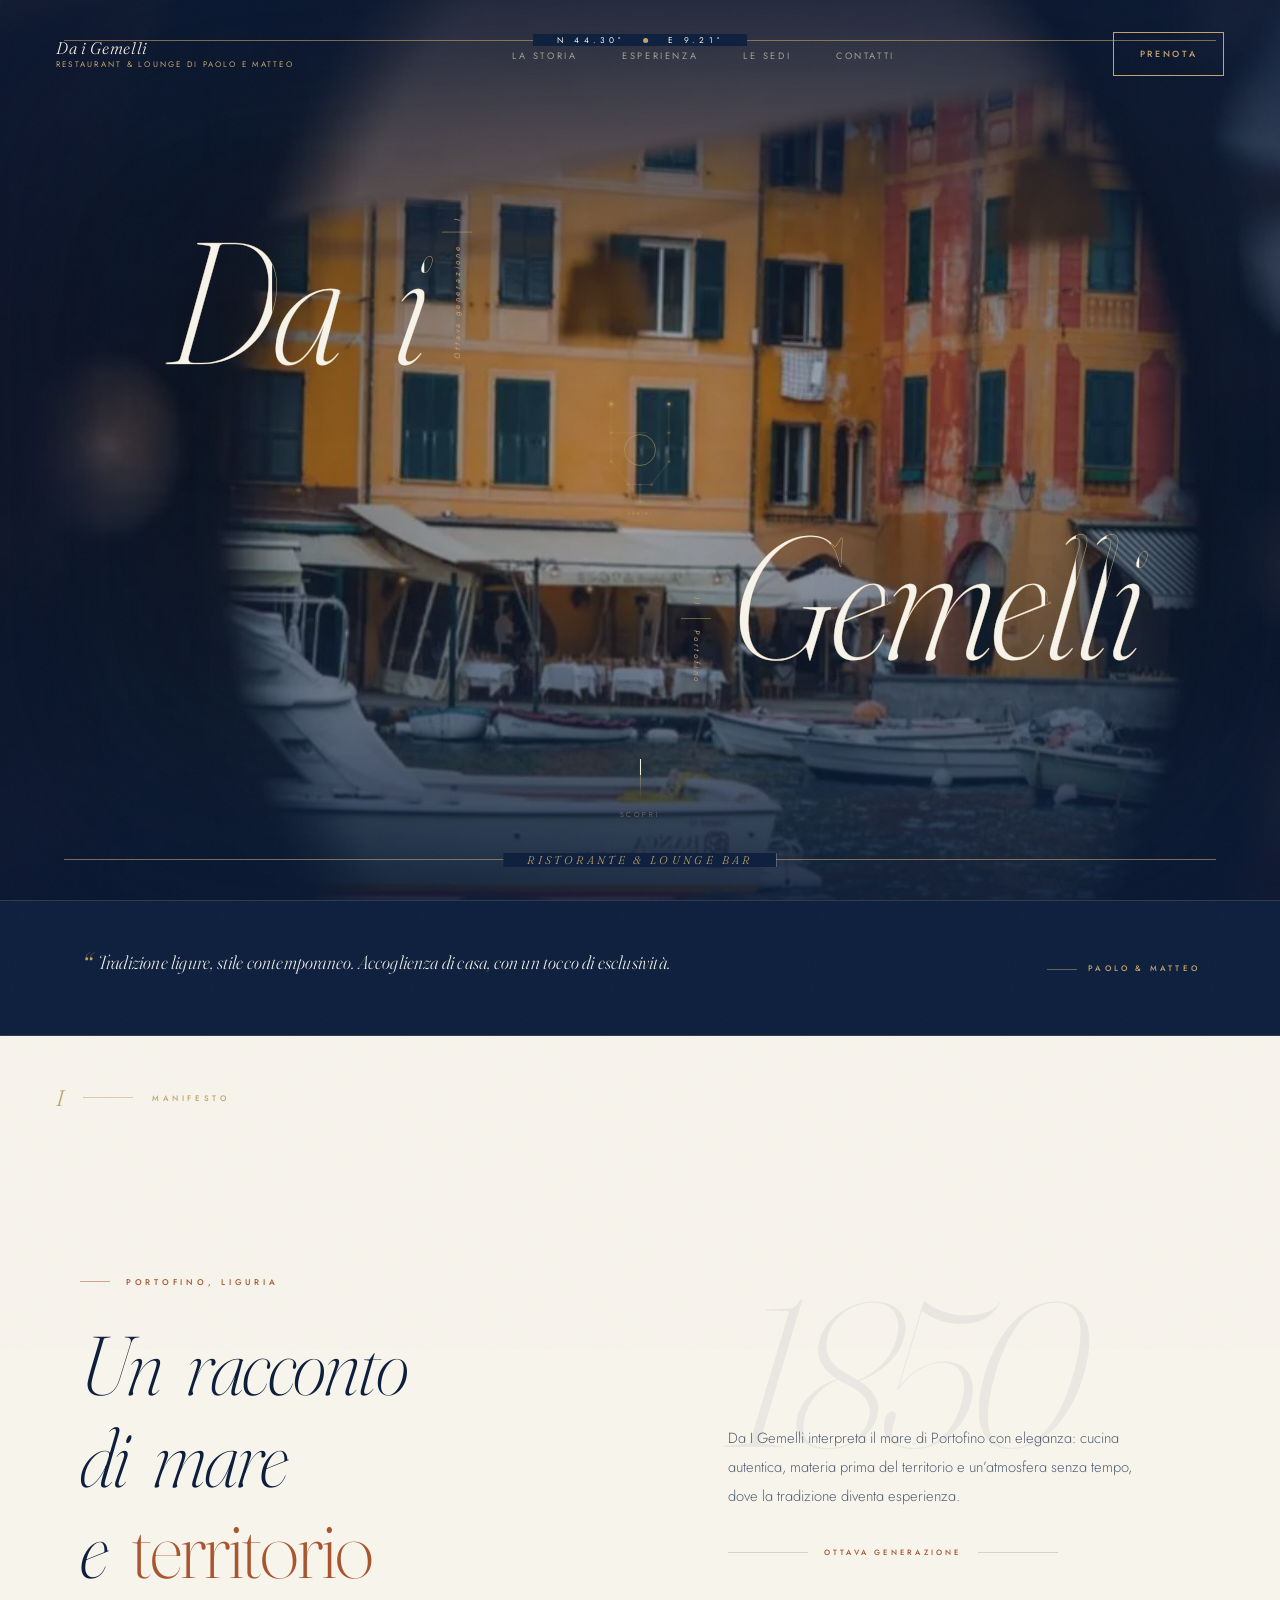
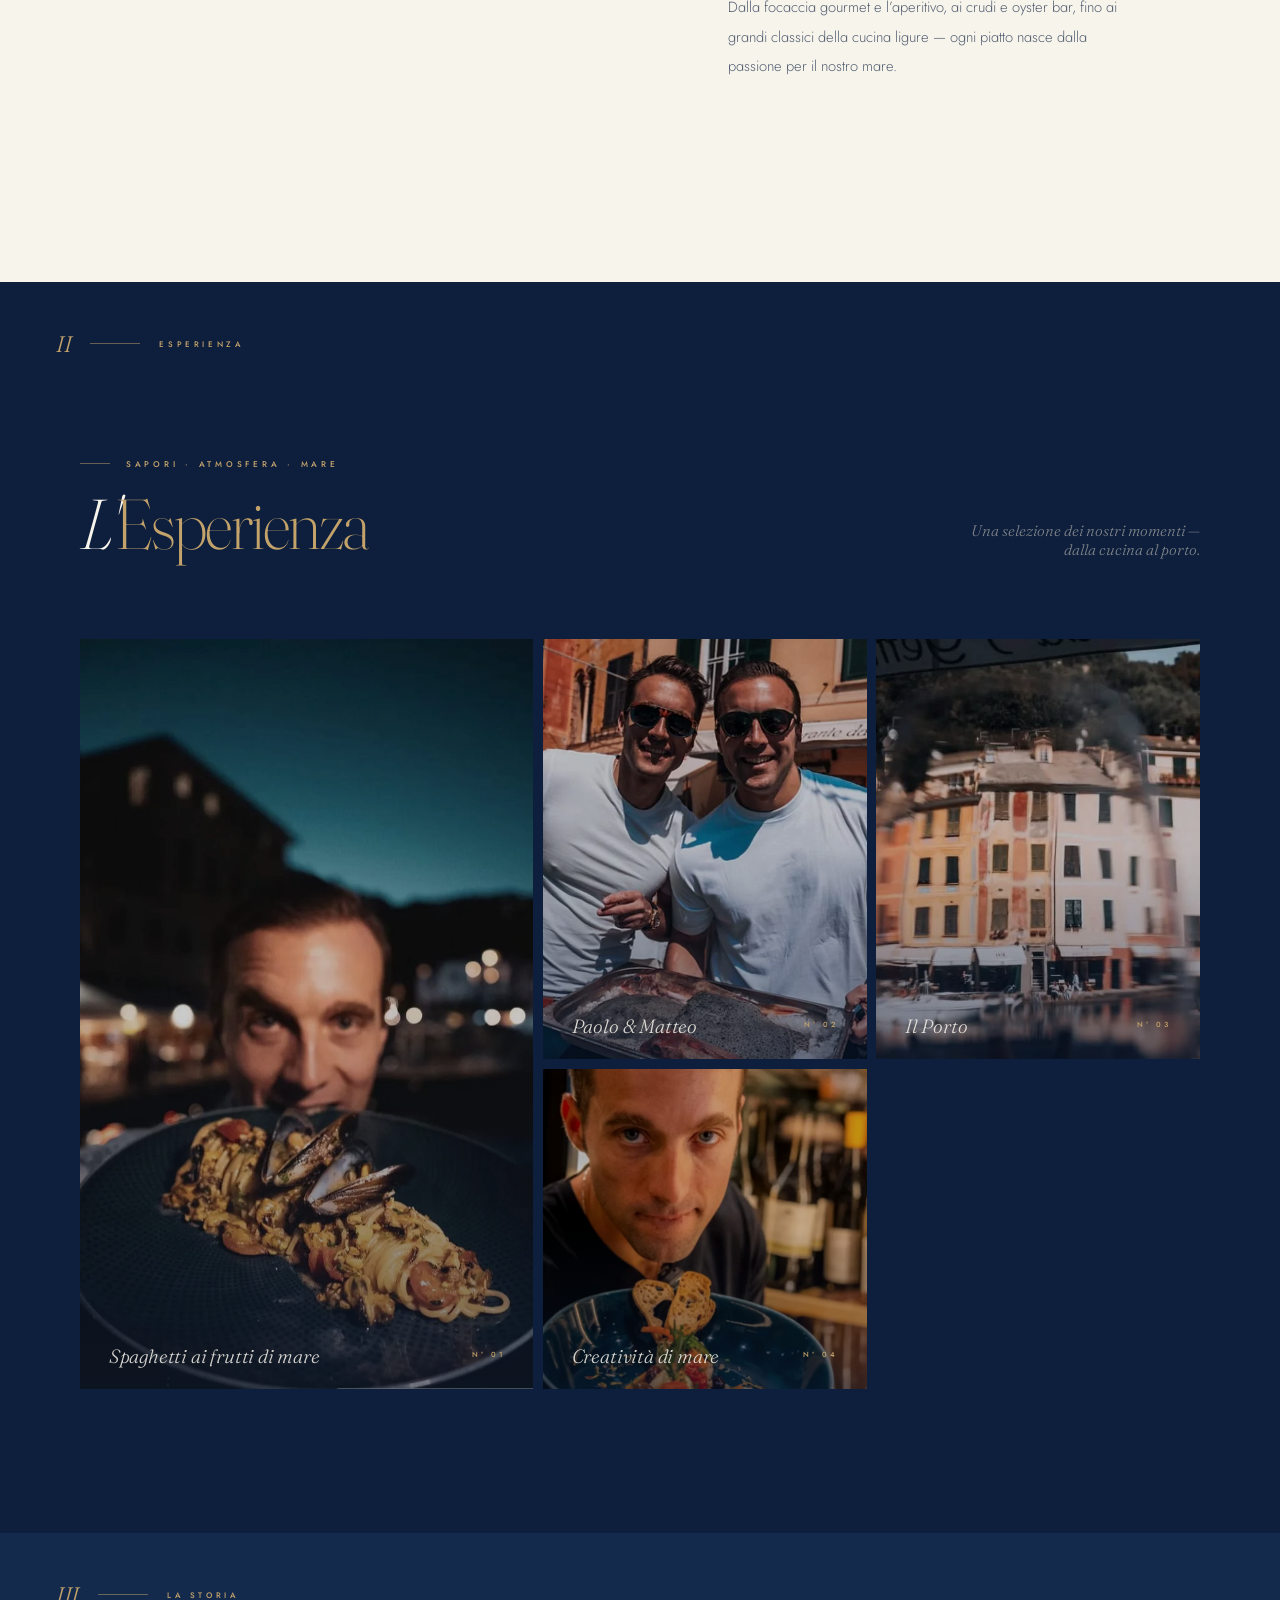
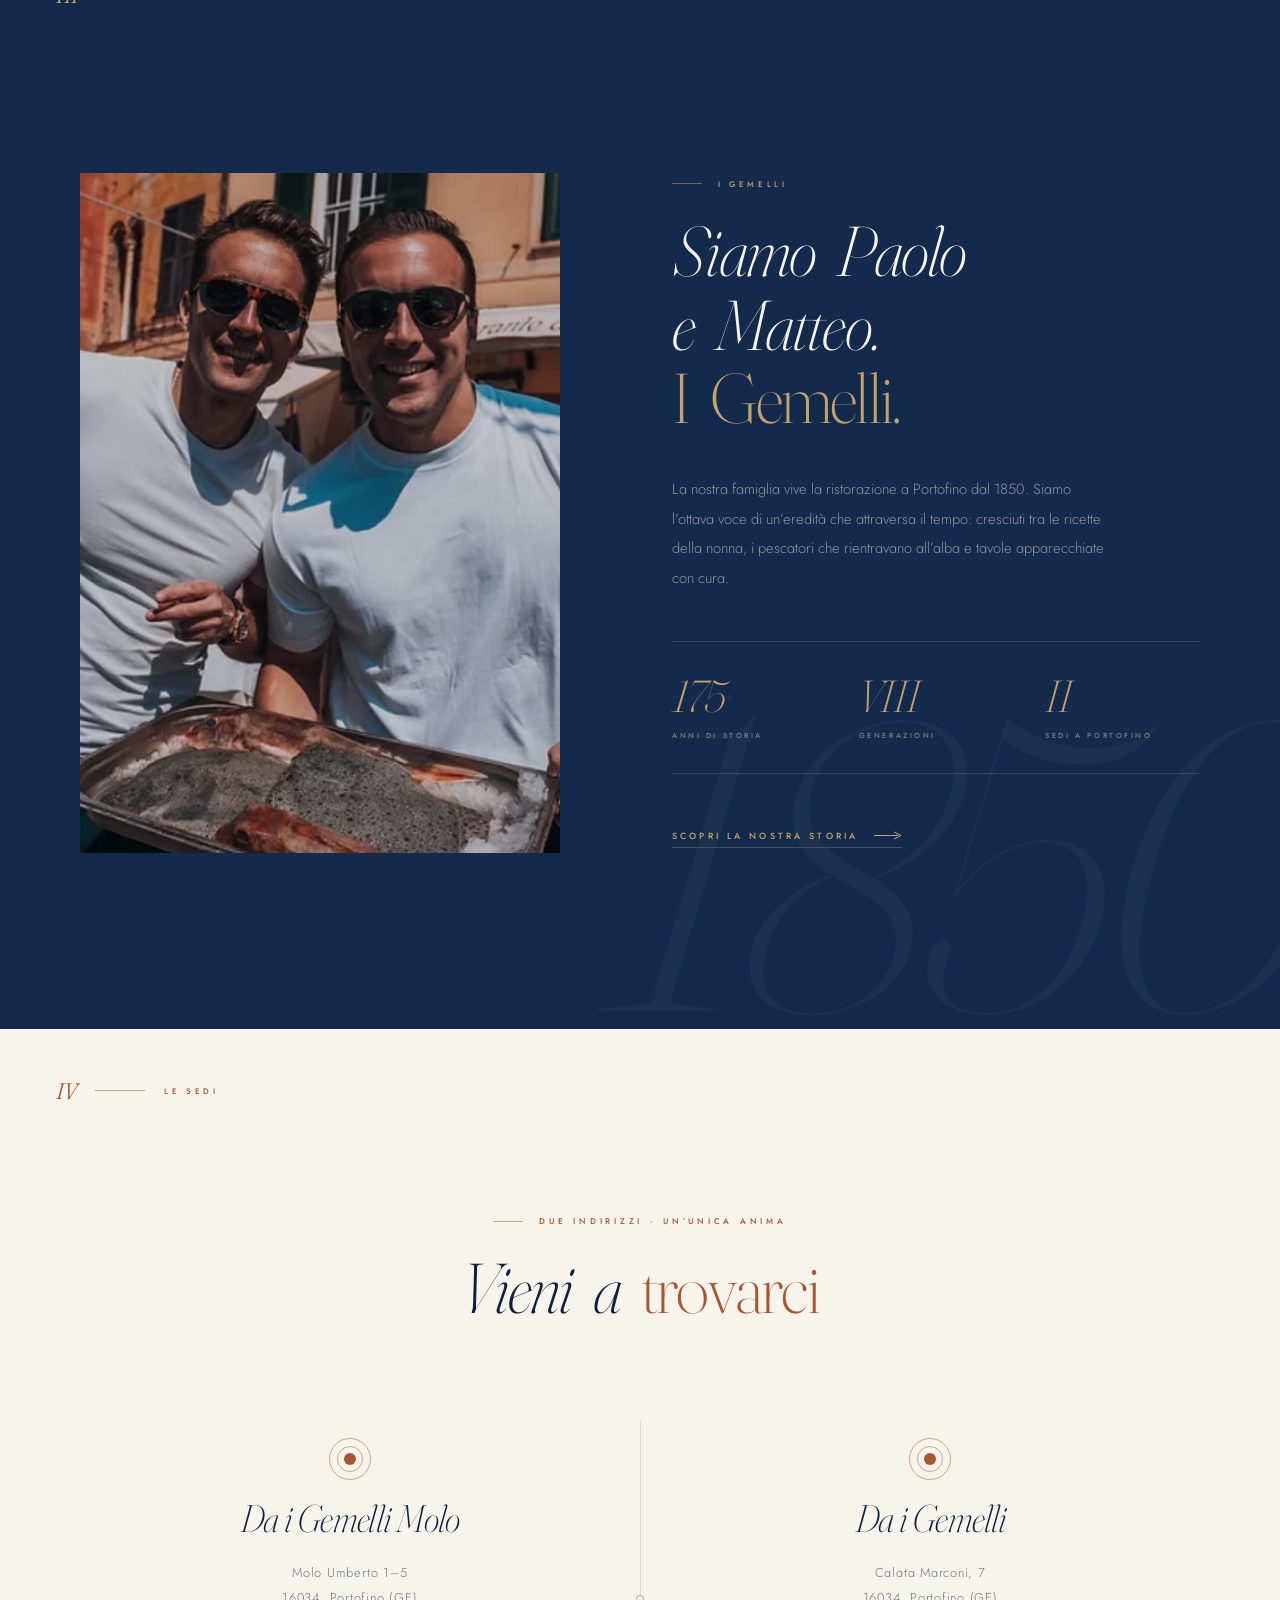
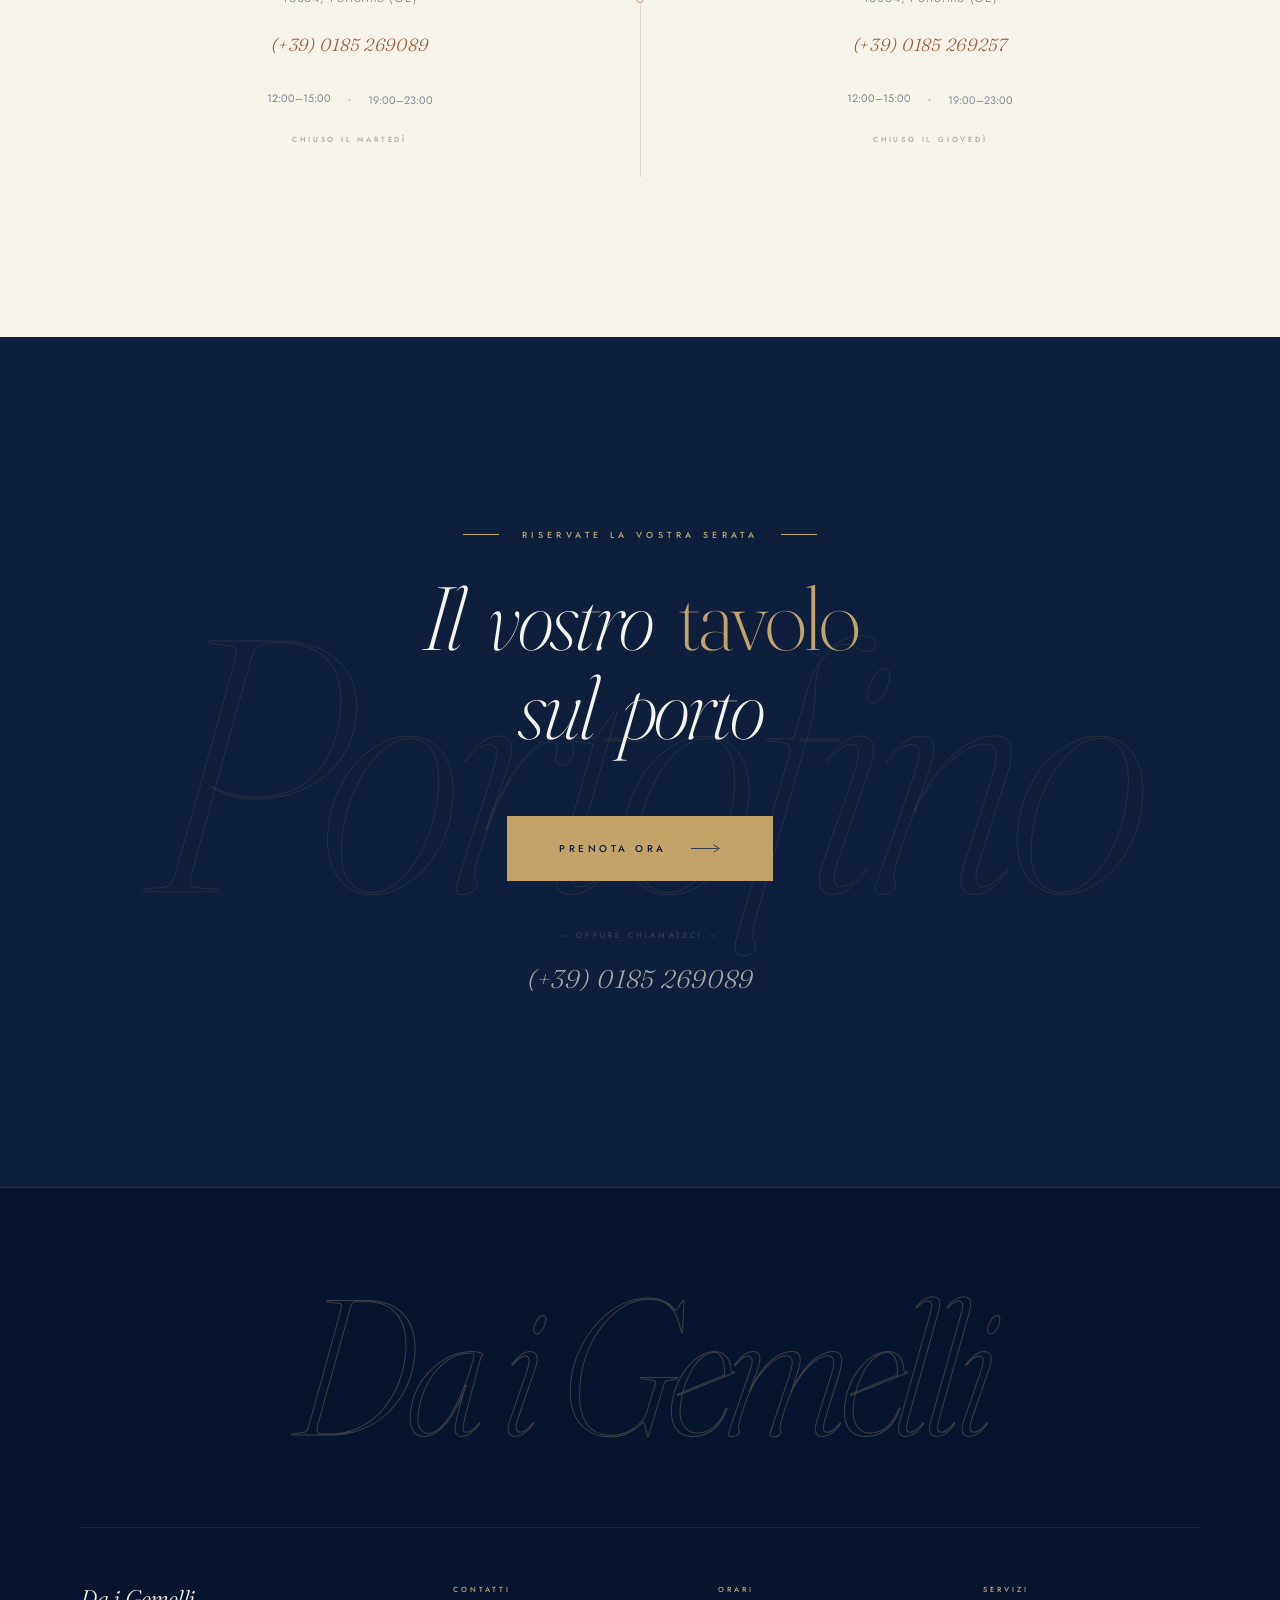
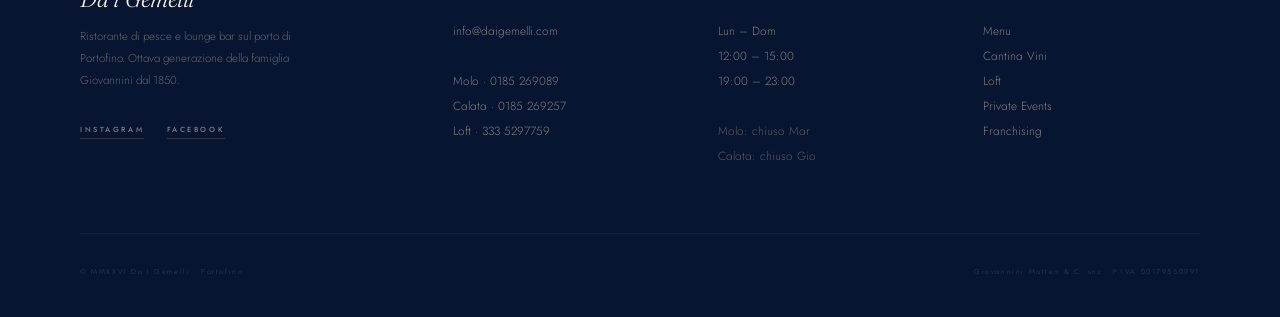
==== commit 684cb7ca: "Add files via upload" ====
--- a/index.html
+++ b/index.html
@@ -30,7 +30,7 @@
 <link rel="preconnect" href="https://fonts.googleapis.com"/>
 <link rel="preconnect" href="https://fonts.gstatic.com" crossorigin/>
 <link href="https://fonts.googleapis.com/css2?family=Fraunces:ital,opsz,wght@0,9..144,200;0,9..144,300;0,9..144,400;1,9..144,200;1,9..144,300;1,9..144,400&family=Jost:wght@200;300;400;500&display=swap" rel="stylesheet"/>
-<style>*,*::before,*::after{box-sizing:border-box;margin:0;padding:0}:root{--bg:#0d1f3d;--bg-2:#142a4d;--bg-3:#1c3360;--bg-deep:#081530;--cream:#f7f4ec;--cream-soft:#ede8d8;--paper:#f7f4ec;--paper-deep:#ebe5d2;--ink:#0d1f3d;--gold:#c4a36b;--gold-bright:#dbc18a;--gold-deep:#8a6f43;--terra:#a85530;--line:rgba(196,163,107,0.2);--ease:cubic-bezier(0.19,1,0.22,1);--ease-2:cubic-bezier(0.86,0,0.07,1);--serif:'Fraunces',Georgia,serif;--sans:'Jost',sans-serif}html{font-size:16px;-webkit-text-size-adjust:100%}body{background:var(--bg);color:var(--cream);font-family:var(--sans);font-weight:300;font-feature-settings:"ss01","ss02";overflow-x:hidden;-webkit-font-smoothing:antialiased;text-rendering:optimizeLegibility;cursor:none}@media(hover:none){body{cursor:auto}}body.locked{overflow:hidden;height:100vh}img{display:block;width:100%;height:100%;object-fit:cover}a{text-decoration:none;color:inherit}button{font-family:inherit;cursor:none;background:none;border:none;color:inherit;padding:0}address{font-style:normal}::selection{background:var(--gold);color:var(--ink)}:focus{outline:none}:focus-visible{outline:2px solid var(--gold-bright);outline-offset:4px;border-radius:2px}.skip{position:absolute;left:-9999px;top:-9999px;background:var(--gold);color:var(--ink);padding:0.9rem 1.4rem;font-size:0.55rem;font-weight:500;letter-spacing:0.32em;text-transform:uppercase;z-index:99999;text-decoration:none}.skip:focus{position:fixed;left:1rem;top:1rem}@media (prefers-reduced-motion:reduce){*,*::before,*::after{animation-duration:0.01ms!important;animation-iteration-count:1!important;transition-duration:0.01ms!important;scroll-behavior:auto!important}.word .ltr-f{clip-path:inset(0)!important;opacity:1!important}.word .ltr{opacity:1!important}.constellation,.hero__bg,.cur,.cur-ring{animation:none!important}body::before{animation:none!important}.loader{display:none!important}body.locked{overflow:auto;height:auto}}.hline{display:inline-block;width:30px;height:1px;background:currentColor;opacity:0.5;vertical-align:middle}body::before{content:'';position:fixed;inset:-50%;z-index:9000;pointer-events:none;opacity:0.035;background-image:url("data:image/svg+xml,%3Csvg viewBox='0 0 200 200' xmlns='http://www.w3.org/2000/svg'%3E%3Cfilter id='n'%3E%3CfeTurbulence type='fractalNoise' baseFrequency='0.85' numOctaves='3' stitchTiles='stitch'/%3E%3C/filter%3E%3Crect width='100%25' height='100%25' filter='url(%23n)'/%3E%3C/svg%3E");background-size:200px;animation:grain 8s steps(6) infinite}@keyframes grain{0%,100%{transform:translate(0,0)}20%{transform:translate(-3%,-2%)}40%{transform:translate(3%,-4%)}60%{transform:translate(-2%,5%)}80%{transform:translate(4%,2%)}}.loader{position:fixed;inset:0;z-index:10000;background:var(--bg);display:flex;align-items:center;justify-content:center;flex-direction:column;transition:opacity 0.6s ease}.loader__t,.loader__b{position:absolute;left:0;right:0;background:var(--bg);z-index:2;transition:transform 1.5s var(--ease-2)}.loader__t{top:0;height:50.1vh;transform-origin:top}.loader__b{bottom:0;height:50.1vh;transform-origin:bottom}.loader.done .loader__t{transform:translateY(-100%)}.loader.done .loader__b{transform:translateY(100%)}.loader.gone{opacity:0;pointer-events:none}.loader__inner{position:relative;z-index:3;display:flex;flex-direction:column;align-items:center;gap:2.5rem;transition:opacity 0.4s ease}.loader.done .loader__inner{opacity:0}.loader__top-mark{position:absolute;top:3rem;left:50%;transform:translateX(-50%);font-size:0.5rem;font-weight:400;letter-spacing:0.45em;text-transform:uppercase;color:var(--gold);display:flex;align-items:center;gap:1rem;opacity:0;animation:fadeIn 0.6s var(--ease) 0.2s forwards}.loader__brand{font-family:var(--serif);font-size:1.4rem;font-weight:200;font-style:italic;letter-spacing:0.08em;color:var(--cream);opacity:0;animation:fadeUp 0.8s var(--ease) 0.1s forwards}.loader__count{font-family:var(--serif);font-size:clamp(5rem,9vw,8rem);font-weight:200;font-style:italic;line-height:1;color:var(--cream);font-variation-settings:"opsz" 144;letter-spacing:-0.04em;display:flex;align-items:flex-end;gap:0.05em}.loader__count-pct{font-size:0.25em;margin-bottom:0.5em;color:var(--gold);font-style:normal}.loader__line{width:0;height:1px;background:var(--gold);transition:width 1.6s var(--ease)}.loader.filling .loader__line{width:240px}.loader__sub{font-size:0.52rem;font-weight:400;letter-spacing:0.5em;text-transform:uppercase;color:var(--gold);opacity:0;animation:fadeIn 0.8s var(--ease) 0.4s forwards}.loader__bot-mark{position:absolute;bottom:3rem;left:50%;transform:translateX(-50%);font-size:0.48rem;font-weight:400;letter-spacing:0.4em;text-transform:uppercase;color:rgba(240,230,210,0.4);opacity:0;animation:fadeIn 0.6s var(--ease) 0.5s forwards}.cur{position:fixed;top:0;left:0;width:4px;height:4px;background:var(--gold-bright);border-radius:50%;pointer-events:none;z-index:9998;transform:translate(-50%,-50%);transition:width 0.3s,height 0.3s,opacity 0.3s,background 0.3s;mix-blend-mode:difference;filter:invert(1)}.cur-ring{position:fixed;top:0;left:0;width:32px;height:32px;border:1px solid rgba(196,163,107,0.5);border-radius:50%;pointer-events:none;z-index:9997;transform:translate(-50%,-50%);transition:width 0.5s var(--ease),height 0.5s var(--ease),background 0.4s,border-color 0.4s,mix-blend-mode 0.3s}body.hl .cur{width:0;height:0}body.hl .cur-ring{width:58px;height:58px;background:rgba(196,163,107,0.12);border-color:var(--gold-bright)}body.hi .cur-ring{width:100px;height:100px;mix-blend-mode:difference;background:#fff;border-color:transparent}body.hi .cur{opacity:0}@media(hover:none){.cur,.cur-ring{display:none!important}}.prog{position:fixed;top:0;left:0;width:0%;height:1px;background:var(--gold);z-index:600;transition:width 0.05s linear}.nav{position:fixed;top:0;left:0;right:0;z-index:500;display:flex;align-items:center;justify-content:space-between;padding:2rem 3.5rem;transition:background 0.5s var(--ease),padding 0.4s var(--ease),border-color 0.5s;border-bottom:1px solid transparent}.nav.s{background:rgba(13,31,61,0.82);backdrop-filter:blur(28px) saturate(140%);-webkit-backdrop-filter:blur(28px) saturate(140%);padding:1.1rem 3.5rem;border-bottom-color:var(--line)}.nav__brand{display:flex;flex-direction:column;align-items:flex-start;gap:0.15rem;opacity:0;animation:fadeUp 1s var(--ease) 3.4s forwards;line-height:1.1}.nav__brand-name{font-family:var(--serif);font-size:1.05rem;font-weight:300;font-style:italic;letter-spacing:0.04em;color:var(--cream);font-variation-settings:"opsz" 60}.nav__brand-sub{font-family:var(--sans);font-size:0.5rem;font-weight:400;letter-spacing:0.28em;text-transform:uppercase;color:var(--gold);white-space:nowrap;overflow:hidden;max-height:1.2em;transition:max-height 0.4s var(--ease),opacity 0.3s}.nav.s .nav__brand-sub{max-height:0;opacity:0}.nav__links{display:flex;gap:2.8rem;list-style:none}.nav__links a{position:relative;font-size:0.58rem;font-weight:400;letter-spacing:0.28em;text-transform:uppercase;color:rgba(240,230,210,0.6);transition:color 0.4s;opacity:0;animation:fadeUp 1s var(--ease) 3.6s forwards;padding-bottom:4px}.nav__links li:nth-child(2) a{animation-delay:3.7s}.nav__links li:nth-child(3) a{animation-delay:3.8s}.nav__links li:nth-child(4) a{animation-delay:3.9s}.nav__links a::after{content:'';position:absolute;bottom:0;left:0;right:0;height:1px;background:var(--gold);transform:scaleX(0);transform-origin:right;transition:transform 0.5s var(--ease)}.nav__links a:hover{color:var(--cream)}.nav__links a:hover::after{transform:scaleX(1);transform-origin:left}.nav__cta{position:relative;overflow:hidden;display:inline-flex;align-items:center;gap:0.7rem;font-size:0.56rem;font-weight:500;letter-spacing:0.3em;text-transform:uppercase;color:var(--gold);padding:0.9rem 1.6rem;border:1px solid var(--gold);transition:color 0.4s;opacity:0;animation:fadeUp 1s var(--ease) 4s forwards}.nav__cta::before{content:'';position:absolute;inset:0;background:var(--gold);transform:translateY(101%);transition:transform 0.5s var(--ease)}.nav__cta:hover{color:var(--ink)}.nav__cta:hover::before{transform:translateY(0)}.nav__cta>*{position:relative;z-index:1}.burger{display:none;width:36px;height:30px;flex-direction:column;justify-content:center;align-items:flex-end;gap:6px;position:relative;z-index:550}.burger span{display:block;width:24px;height:1px;background:var(--cream);transition:transform 0.4s var(--ease),width 0.4s var(--ease),background 0.3s}.burger span:nth-child(2){width:16px}.burger.open span{background:var(--gold)}.burger.open span:nth-child(1){transform:translateY(3.5px) rotate(45deg);width:24px}.burger.open span:nth-child(2){transform:translateY(-3.5px) rotate(-45deg);width:24px}.mmenu{position:fixed;inset:0;z-index:450;background:var(--bg);display:flex;align-items:center;justify-content:center;opacity:0;pointer-events:none;transition:opacity 0.5s var(--ease)}.mmenu.open{opacity:1;pointer-events:auto}.mmenu__inner{display:flex;flex-direction:column;align-items:center;gap:2.5rem;padding:2rem;text-align:center}.mmenu__links{list-style:none;display:flex;flex-direction:column;gap:1.5rem}.mmenu__links a{font-family:var(--serif);font-size:2.2rem;font-weight:300;font-style:italic;letter-spacing:-0.01em;color:var(--cream);position:relative;transition:color 0.3s;font-variation-settings:"opsz" 144}.mmenu__links a:hover{color:var(--gold)}.mmenu__links li{opacity:0;transform:translateY(20px);transition:opacity 0.6s var(--ease),transform 0.6s var(--ease)}.mmenu.open .mmenu__links li{opacity:1;transform:none}.mmenu.open .mmenu__links li:nth-child(1){transition-delay:0.15s}.mmenu.open .mmenu__links li:nth-child(2){transition-delay:0.22s}.mmenu.open .mmenu__links li:nth-child(3){transition-delay:0.29s}.mmenu.open .mmenu__links li:nth-child(4){transition-delay:0.36s}.mmenu__cta{font-size:0.6rem;font-weight:500;letter-spacing:0.32em;text-transform:uppercase;color:var(--ink);background:var(--gold);padding:1.1rem 2.4rem;border:1px solid var(--gold);margin-top:1rem;opacity:0;transition:opacity 0.6s var(--ease) 0.5s}.mmenu.open .mmenu__cta{opacity:1}.mmenu__contact{margin-top:2rem;font-size:0.78rem;font-weight:300;line-height:2;color:rgba(240,230,210,0.5);opacity:0;transition:opacity 0.6s var(--ease) 0.6s}.mmenu.open .mmenu__contact{opacity:1}.mmenu__contact a{color:var(--gold);transition:color 0.3s}.hero{position:relative;width:100%;height:100vh;min-height:720px;overflow:hidden}.hero__bg{position:absolute;inset:-5%;background:url('[data-uri]') center 30%/cover no-repeat;transform:scale(1.15);animation:hZoom 20s var(--ease) forwards;will-change:transform}.hero__veil{position:absolute;inset:0;background:radial-gradient(ellipse at center,rgba(13,31,61,0.15) 0%,rgba(13,31,61,0.55) 100%),linear-gradient(180deg,rgba(13,31,61,0.5) 0%,rgba(13,31,61,0.15) 35%,rgba(13,31,61,0.2) 65%,rgba(13,31,61,0.6) 100%)}.hero__vignette{position:absolute;inset:0;box-shadow:inset 0 0 220px 60px rgba(8,21,48,0.7);pointer-events:none}.hero__frame-top,.hero__frame-bot{position:absolute;left:5%;right:5%;height:1px;background:var(--gold);transform-origin:left;transform:scaleX(0);z-index:3;opacity:0.6}.hero__frame-top{top:2.5rem;animation:lineX 1.6s var(--ease) 4.4s forwards}.hero__frame-bot{bottom:2.5rem;animation:lineX 1.6s var(--ease) 4.6s forwards;transform-origin:right;transform:scaleX(0)}@keyframes lineX{to{transform:scaleX(1)}}.hero__top-lbl{position:absolute;top:2.5rem;left:50%;transform:translateX(-50%) translateY(-50%);z-index:4;display:flex;align-items:center;gap:1.2rem;font-size:0.52rem;font-weight:400;letter-spacing:0.5em;text-transform:uppercase;color:var(--cream);background:var(--bg);padding:0 1.5rem;opacity:0;animation:fadeIn 1s var(--ease) 5s forwards}.hero__top-lbl .dot{display:inline-block;width:5px;height:5px;border-radius:50%;background:var(--gold)}.hero__bot-lbl{position:absolute;bottom:2.5rem;left:50%;transform:translateX(-50%) translateY(50%);z-index:4;display:flex;align-items:center;gap:1.2rem;font-family:var(--serif);font-size:0.7rem;font-weight:300;font-style:italic;letter-spacing:0.3em;text-transform:uppercase;color:var(--gold);background:var(--bg);padding:0 1.5rem;opacity:0;animation:fadeIn 1s var(--ease) 5.2s forwards}.word{position:absolute;font-family:var(--serif);font-weight:200;font-style:italic;line-height:0.85;letter-spacing:-0.025em;font-variation-settings:"opsz" 144;z-index:2;user-select:none;filter:drop-shadow(0 8px 60px rgba(0,0,0,0.5))}.word--dai{top:24vh;left:13vw;font-size:clamp(6rem,13.5vw,14.5rem)}.word--gem{bottom:24vh;right:11vw;font-size:clamp(6rem,13.5vw,14.5rem)}.ltr{display:inline-block;position:relative;line-height:1}.ltr-s,.ltr-f{display:inline-block;line-height:1}.ltr-s{color:transparent;-webkit-text-stroke:0.5px var(--gold)}.ltr-f{position:absolute;top:0;left:0;color:var(--cream);-webkit-text-stroke:0;clip-path:inset(0 0 100% 0);animation:fillFromTop 1.4s var(--ease) forwards;animation-delay:calc(4.6s + var(--i) * 0.08s)}.word--gem .ltr-f{clip-path:inset(100% 0 0 0);animation:fillFromBottom 1.4s var(--ease) forwards;animation-delay:calc(5.4s + var(--i) * 0.08s)}@keyframes fillFromTop{0%{clip-path:inset(0 0 100% 0)}100%{clip-path:inset(0 0 0 0)}}@keyframes fillFromBottom{0%{clip-path:inset(100% 0 0 0)}100%{clip-path:inset(0 0 0 0)}}.word .ltr{opacity:0;animation:strokeIn 0.6s var(--ease) forwards;animation-delay:calc(4.4s + var(--i) * 0.08s)}.word--gem .ltr{animation-delay:calc(5.2s + var(--i) * 0.08s)}@keyframes strokeIn{from{opacity:0}to{opacity:1}}.sp{display:inline-block;width:0.3em}.word__marker{position:absolute;font-family:var(--sans);font-size:0.5rem;font-weight:400;letter-spacing:0.35em;color:var(--gold);display:flex;align-items:center;gap:0.7rem;opacity:0;animation:fadeIn 0.8s var(--ease) 5.8s forwards}.word--dai .word__marker{top:0;right:-3rem;writing-mode:vertical-rl;transform:rotate(180deg)}.word--gem .word__marker{bottom:0;left:-3rem;writing-mode:vertical-rl}.constellation{position:absolute;left:50%;top:50%;transform:translate(-50%,-50%);width:clamp(110px,9vw,165px);height:auto;color:var(--gold);opacity:0;animation:fadeIn 1.5s var(--ease) 5s forwards;pointer-events:none;z-index:1}.c-lines line{stroke-dasharray:60;stroke-dashoffset:60;animation:drawL 1.2s var(--ease) forwards}.c-lines line:nth-child(1){animation-delay:5.4s}.c-lines line:nth-child(2){animation-delay:5.5s}.c-lines line:nth-child(3){animation-delay:5.6s}.c-lines line:nth-child(4){animation-delay:5.7s}.c-lines line:nth-child(5){animation-delay:5.8s}.c-lines line:nth-child(6){animation-delay:5.9s}.c-lines line:nth-child(7){animation-delay:6s}.c-lines line:nth-child(8){animation-delay:6.1s}.c-lines line:nth-child(9){animation-delay:6.2s}@keyframes drawL{to{stroke-dashoffset:0}}.c-stars circle{opacity:0;transform-origin:center;transform-box:fill-box;animation:starPop 0.7s var(--ease) forwards;animation-delay:calc(5.2s + var(--s) * 0.08s);filter:drop-shadow(0 0 4px var(--gold-bright))}@keyframes starPop{0%{opacity:0;transform:scale(0)}60%{opacity:1;transform:scale(1.5)}100%{opacity:1;transform:scale(1)}}.c-lbl{font-family:var(--sans);font-size:7px;font-weight:400;letter-spacing:0.5em;fill:var(--gold);opacity:0;animation:fadeIn 1s var(--ease) 6.4s forwards}.hero__scroll{position:absolute;bottom:5rem;left:50%;transform:translateX(-50%);display:flex;flex-direction:column;align-items:center;gap:0.6rem;opacity:0;animation:fadeIn 1s var(--ease) 6.6s forwards;z-index:5}.hero__scroll-bar{width:1px;height:40px;background:linear-gradient(to bottom,var(--gold),transparent);position:relative;overflow:hidden}.hero__scroll-bar::after{content:'';position:absolute;top:0;left:0;right:0;height:40%;background:var(--cream);animation:scrollDown 2.2s ease-in-out infinite}@keyframes scrollDown{0%{transform:translateY(-100%)}100%{transform:translateY(250%)}}.hero__scroll span{font-size:0.45rem;letter-spacing:0.35em;text-transform:uppercase;color:rgba(196,163,107,0.7)}.qbar{background:var(--bg);border-top:1px solid var(--line);border-bottom:1px solid var(--line);padding:2.5rem 5rem;display:flex;align-items:center;justify-content:space-between;gap:3rem}.qbar__quote{font-family:var(--serif);font-size:clamp(1rem,1.5vw,1.5rem);font-weight:300;font-style:italic;color:var(--cream);line-height:1.4;letter-spacing:0.01em;max-width:70%;font-variation-settings:"opsz" 144}.qbar__quote::before{content:'\201C';font-size:2em;color:var(--gold);vertical-align:-0.3em;margin-right:0.2em}.qbar__attr{text-align:right;font-size:0.5rem;font-weight:500;letter-spacing:0.4em;text-transform:uppercase;color:var(--gold);flex-shrink:0}.qbar__attr .hline{margin-right:0.7rem}.chapter{position:absolute;top:3rem;left:3.5rem;display:flex;align-items:center;gap:1.2rem;font-size:0.5rem;font-weight:500;letter-spacing:0.45em;text-transform:uppercase;color:var(--gold);z-index:5}.chapter__num{font-family:var(--serif);font-size:1.4rem;font-weight:300;font-style:italic;letter-spacing:-0.02em;color:var(--gold)}.chapter__line{width:50px;height:1px;background:var(--gold);opacity:0.5}.intro{position:relative;background:var(--paper);color:var(--ink);padding:11rem 5rem 9rem;overflow:hidden}.intro__grid{display:grid;grid-template-columns:1.1fr 1fr;gap:8rem;align-items:start;margin-top:4rem}.intro__pre{font-size:0.52rem;font-weight:500;letter-spacing:0.45em;text-transform:uppercase;color:var(--terra);margin-bottom:2rem;display:flex;align-items:center;gap:1rem}.intro__big{font-family:var(--serif);font-size:clamp(3rem,6.5vw,7.5rem);font-weight:200;font-style:italic;line-height:1.02;color:var(--ink);letter-spacing:-0.025em;font-variation-settings:"opsz" 144}.intro__big em{font-style:normal;color:var(--terra);font-weight:200}.intro__big-line{display:block;overflow:hidden;padding:0.04em 0}.intro__big .ltr-simple{display:inline-block;transform:translateY(110%);transition:transform 1.2s var(--ease);transition-delay:calc(var(--i) * 0.04s)}.intro__big.visible .ltr-simple{transform:translateY(0)}.intro__right{padding-top:1rem}.intro__year{font-family:var(--serif);font-size:clamp(8rem,16vw,18rem);font-weight:200;font-style:italic;line-height:0.8;color:rgba(13,31,61,0.06);letter-spacing:-0.05em;margin-bottom:-2rem;font-variation-settings:"opsz" 144}.intro__body{font-size:0.92rem;font-weight:300;line-height:2;color:rgba(13,31,61,0.7);max-width:46ch}.intro__body+.intro__body{margin-top:1.6rem}.intro__divider{display:flex;align-items:center;gap:1rem;margin:2.2rem 0}.intro__divider-line{flex:1;height:1px;background:rgba(13,31,61,0.15);max-width:80px}.intro__divider-text{font-size:0.48rem;font-weight:500;letter-spacing:0.42em;text-transform:uppercase;color:var(--terra)}.intro__sig{font-family:var(--serif);font-size:1.6rem;font-style:italic;font-weight:300;color:var(--ink);margin-top:1.5rem;letter-spacing:-0.01em;font-variation-settings:"opsz" 60}.gallery{position:relative;background:var(--bg);padding:11rem 5rem 9rem}.gallery__hd{display:grid;grid-template-columns:1fr auto;gap:4rem;align-items:flex-end;margin-bottom:5rem}.gallery__pre{font-size:0.52rem;font-weight:500;letter-spacing:0.45em;text-transform:uppercase;color:var(--gold);margin-bottom:1.2rem;display:flex;align-items:center;gap:1rem}.gallery__title{font-family:var(--serif);font-size:clamp(3rem,5.5vw,6rem);font-weight:200;font-style:italic;color:var(--cream);line-height:1;letter-spacing:-0.025em;font-variation-settings:"opsz" 144}.gallery__title em{color:var(--gold);font-style:normal}.gallery__title .ltr-simple{display:inline-block;transform:translateY(110%);opacity:0;transition:transform 1.2s var(--ease),opacity 1.2s var(--ease);transition-delay:calc(var(--i) * 0.05s)}.gallery__title.visible .ltr-simple{transform:translateY(0);opacity:1}.gallery__caption{text-align:right;font-family:var(--serif);font-size:0.95rem;font-style:italic;font-weight:300;color:rgba(240,230,210,0.5);max-width:24ch}.gallery__grid{display:grid;grid-template-columns:1.4fr 1fr 1fr;grid-template-rows:420px 320px;gap:0.6rem}.gallery__item{position:relative;overflow:hidden;background:var(--bg-2)}.gallery__item img{width:100%;height:100%;object-fit:cover;transition:transform 1.4s var(--ease),filter 0.8s;filter:brightness(0.78) saturate(0.85) contrast(1.05)}.gallery__item:hover img{transform:scale(1.06);filter:brightness(0.92) saturate(1) contrast(1)}.gallery__item--tall{grid-row:span 2}.gallery__item-veil{position:absolute;inset:0;background:linear-gradient(to top,rgba(13,31,61,0.7) 0%,transparent 50%);pointer-events:none;opacity:0.6;transition:opacity 0.6s}.gallery__item:hover .gallery__item-veil{opacity:0.95}.gallery__item-info{position:absolute;bottom:1.8rem;left:1.8rem;right:1.8rem;display:flex;align-items:flex-end;justify-content:space-between;pointer-events:none}.gallery__item-name{font-family:var(--serif);font-size:1.2rem;font-style:italic;font-weight:300;color:var(--cream);letter-spacing:-0.01em;transform:translateY(8px);opacity:0.85;transition:transform 0.6s var(--ease),opacity 0.4s}.gallery__item:hover .gallery__item-name{transform:translateY(0);opacity:1}.gallery__item-tag{font-size:0.46rem;font-weight:500;letter-spacing:0.4em;text-transform:uppercase;color:var(--gold)}.gallery__item{opacity:0;transform:translateY(2rem)}.gallery__item.visible{opacity:1;transform:none;transition:opacity 1.1s var(--ease),transform 1.1s var(--ease)}.gallery__item.visible:nth-child(2){transition-delay:0.15s}.gallery__item.visible:nth-child(3){transition-delay:0.3s}.gallery__item.visible:nth-child(4){transition-delay:0.45s}.story{position:relative;background:var(--bg-2);padding:11rem 5rem;overflow:hidden}.story::before{content:'1850';position:absolute;right:-3vw;bottom:-3vw;font-family:var(--serif);font-size:clamp(18rem,32vw,36rem);font-weight:200;font-style:italic;color:rgba(196,163,107,0.04);letter-spacing:-0.04em;line-height:1;pointer-events:none;font-variation-settings:"opsz" 144}.story__grid{position:relative;display:grid;grid-template-columns:1fr 1.1fr;gap:7rem;align-items:center;margin-top:4rem}.story__img-wrap{position:relative;overflow:hidden}.story__img{width:100%;height:680px;object-fit:cover;object-position:center top;transform:scale(1.15);filter:brightness(0.82) saturate(0.85);transition:transform 1.8s var(--ease),filter 1.2s}.story.visible .story__img{transform:scale(1)}.story__img-wrap::after{content:'';position:absolute;inset:0;background:var(--bg-2);transform-origin:bottom;transition:transform 1.6s var(--ease-2)}.story.visible .story__img-wrap::after{transform:scaleY(0)}.story__frame{position:absolute;bottom:-2rem;right:-2rem;width:65%;height:60%;border:1px solid var(--line);pointer-events:none;z-index:-1}.story__side{position:absolute;top:0;left:-3rem;font-size:0.48rem;font-weight:500;letter-spacing:0.45em;text-transform:uppercase;color:var(--gold);writing-mode:vertical-rl;transform:rotate(180deg);display:flex;align-items:center;gap:0.8rem}.story__pre{font-size:0.5rem;font-weight:500;letter-spacing:0.45em;text-transform:uppercase;color:var(--gold);margin-bottom:1.5rem;display:flex;align-items:center;gap:1rem}.story__title{font-family:var(--serif);font-size:clamp(3rem,5.5vw,5.5rem);font-weight:200;font-style:italic;line-height:1.05;color:var(--cream);letter-spacing:-0.025em;margin-bottom:2.5rem;font-variation-settings:"opsz" 144}.story__title em{color:var(--gold);font-style:normal}.story__title .ltr-simple{display:inline-block;transform:translateY(110%);opacity:0;transition:transform 1.2s var(--ease),opacity 1.2s var(--ease);transition-delay:calc(var(--i) * 0.04s)}.story__title.visible .ltr-simple{transform:translateY(0);opacity:1}.story__body{font-size:0.92rem;font-weight:300;line-height:2;color:rgba(240,230,210,0.58);max-width:48ch}.story__body+.story__body{margin-top:1.5rem}.story__stats{display:grid;grid-template-columns:repeat(3,1fr);gap:2rem;margin:3rem 0;border-top:1px solid var(--line);border-bottom:1px solid var(--line);padding:2rem 0}.story__stat-num{font-family:var(--serif);font-size:2.8rem;font-weight:200;font-style:italic;color:var(--gold);line-height:1;letter-spacing:-0.02em;font-variation-settings:"opsz" 144}.story__stat-num em{font-size:0.45em;font-style:italic;color:var(--gold);vertical-align:0.4em}.story__stat-lbl{font-size:0.46rem;font-weight:500;letter-spacing:0.35em;text-transform:uppercase;color:rgba(240,230,210,0.45);margin-top:0.7rem}.story__link{display:inline-flex;align-items:center;gap:1rem;font-size:0.56rem;font-weight:500;letter-spacing:0.35em;text-transform:uppercase;color:var(--gold);border-bottom:1px solid rgba(196,163,107,0.3);padding-bottom:0.3rem;transition:color 0.3s,gap 0.4s var(--ease),border-color 0.3s}.story__link:hover{color:var(--gold-bright);gap:1.5rem;border-color:var(--gold-bright)}.story__link svg{transition:transform 0.4s}.sedi{position:relative;background:var(--paper);color:var(--ink);padding:11rem 5rem 10rem;overflow:hidden}.sedi__hd{text-align:center;margin-bottom:6rem}.sedi__pre{font-size:0.52rem;font-weight:500;letter-spacing:0.45em;text-transform:uppercase;color:var(--terra);margin-bottom:1.5rem;display:inline-flex;align-items:center;gap:1rem}.sedi__title{font-family:var(--serif);font-size:clamp(3rem,5.5vw,5.5rem);font-weight:200;font-style:italic;color:var(--ink);letter-spacing:-0.025em;font-variation-settings:"opsz" 144;line-height:1.05}.sedi__title em{color:var(--terra);font-style:normal}.sedi__title .ltr-simple{display:inline-block;transform:translateY(110%);opacity:0;transition:transform 1.2s var(--ease),opacity 1.2s var(--ease);transition-delay:calc(var(--i) * 0.04s)}.sedi__title.visible .ltr-simple{transform:translateY(0);opacity:1}.sedi__grid{display:grid;grid-template-columns:1fr 1px 1fr;gap:5rem;max-width:1000px;margin:0 auto;position:relative}.sedi__sep{background:rgba(13,31,61,0.12);position:relative}.sedi__sep::before{content:'';position:absolute;left:50%;top:50%;transform:translate(-50%,-50%);width:8px;height:8px;background:var(--paper);border:1px solid var(--gold);border-radius:50%}.sedi__item{text-align:center;padding:2rem 1rem;position:relative}.sedi__pin{width:12px;height:12px;border-radius:50%;background:var(--terra);margin:0 auto 1.8rem;position:relative}.sedi__pin::before,.sedi__pin::after{content:'';position:absolute;border:1px solid var(--terra);border-radius:50%;top:50%;left:50%;transform:translate(-50%,-50%);opacity:0.5}.sedi__pin::before{width:26px;height:26px;animation:ping 2.5s ease-out infinite}.sedi__pin::after{width:42px;height:42px;animation:ping 2.5s ease-out 0.5s infinite}@keyframes ping{0%{transform:translate(-50%,-50%) scale(0.4);opacity:0.6}100%{transform:translate(-50%,-50%) scale(1.5);opacity:0}}.sedi__name{font-family:var(--serif);font-size:2.4rem;font-weight:200;font-style:italic;margin-bottom:1.2rem;letter-spacing:-0.015em;font-variation-settings:"opsz" 144}.sedi__addr{font-size:0.8rem;font-weight:300;letter-spacing:0.06em;color:rgba(13,31,61,0.6);line-height:1.9}.sedi__tel{display:inline-block;margin-top:1.5rem;font-family:var(--serif);font-size:1.1rem;font-style:italic;font-weight:300;letter-spacing:0.04em;color:var(--terra);border-bottom:1px solid transparent;padding-bottom:2px;transition:border-color 0.3s,color 0.3s}.sedi__tel:hover{border-color:var(--terra)}.sedi__hours{margin-top:1.8rem;display:flex;justify-content:center;align-items:center;gap:1rem;font-size:0.68rem;font-weight:400;color:rgba(13,31,61,0.5)}.sedi__hours span+span::before{content:'·';margin-right:1rem;color:var(--gold);font-size:1rem}.sedi__closed{margin-top:1.5rem;font-size:0.46rem;font-weight:500;letter-spacing:0.38em;text-transform:uppercase;color:rgba(13,31,61,0.35)}.cta{position:relative;background:var(--bg);padding:12rem 5rem;text-align:center;overflow:hidden}.cta__bg{position:absolute;left:50%;top:50%;transform:translate(-50%,-50%);font-family:var(--serif);font-size:clamp(10rem,28vw,32rem);font-weight:200;font-style:italic;color:transparent;-webkit-text-stroke:1px rgba(196,163,107,0.12);letter-spacing:-0.04em;white-space:nowrap;pointer-events:none;font-variation-settings:"opsz" 144;line-height:1}.cta__content{position:relative;z-index:2}.cta__pre{font-size:0.55rem;font-weight:500;letter-spacing:0.5em;text-transform:uppercase;color:var(--gold);margin-bottom:2rem;display:flex;align-items:center;justify-content:center;gap:1.4rem}.cta__pre::before,.cta__pre::after{content:'';width:36px;height:1px;background:var(--gold)}.cta__headline{font-family:var(--serif);font-size:clamp(3rem,7vw,7.5rem);font-weight:200;font-style:italic;color:var(--cream);line-height:1;letter-spacing:-0.03em;margin-bottom:4rem;font-variation-settings:"opsz" 144}.cta__headline em{color:var(--gold);font-style:normal}.cta__headline .ltr-simple{display:inline-block;transform:translateY(110%);opacity:0;transition:transform 1.2s var(--ease),opacity 1.2s var(--ease);transition-delay:calc(var(--i) * 0.04s)}.cta__headline.visible .ltr-simple{transform:translateY(0);opacity:1}.cta__btn-wrap{display:inline-block}.cta__btn{display:inline-flex;align-items:center;gap:1.5rem;font-size:0.62rem;font-weight:500;letter-spacing:0.35em;text-transform:uppercase;color:var(--ink);background:var(--gold);padding:1.5rem 3.2rem;border:1px solid var(--gold);transition:background 0.4s,color 0.4s,padding-right 0.4s var(--ease);position:relative}.cta__btn:hover{background:transparent;color:var(--gold);padding-right:3.8rem}.cta__btn .arr{width:30px;height:9px;transition:transform 0.4s var(--ease)}.cta__btn:hover .arr{transform:translateX(8px)}.cta__or{margin:3rem 0 1.4rem;font-size:0.5rem;letter-spacing:0.4em;text-transform:uppercase;color:rgba(240,230,210,0.3)}.cta__tel{font-family:var(--serif);font-size:1.6rem;font-weight:300;font-style:italic;letter-spacing:0.05em;color:rgba(240,230,210,0.7);transition:color 0.3s;font-variation-settings:"opsz" 60}.cta__tel:hover{color:var(--gold)}.footer{background:var(--bg-deep);padding:6rem 5rem 2.5rem;border-top:1px solid var(--line);position:relative;overflow:hidden}.footer__wordmark{font-family:var(--serif);font-size:clamp(4rem,15vw,17rem);font-weight:200;font-style:italic;color:transparent;-webkit-text-stroke:1px rgba(196,163,107,0.3);line-height:0.85;letter-spacing:-0.04em;text-align:center;margin-bottom:5rem;font-variation-settings:"opsz" 144;white-space:nowrap;overflow:hidden}.footer__wordmark span{display:inline-block;opacity:0;transform:translateY(80%);transition:opacity 1.2s var(--ease),transform 1.2s var(--ease)}.footer__wordmark.visible span{opacity:1;transform:translateY(0)}.footer__wordmark span:nth-child(2){transition-delay:0.12s}.footer__wordmark span:nth-child(3){transition-delay:0.24s}.footer__inner{display:grid;grid-template-columns:1.5fr 1fr 1fr 1fr;gap:3rem;margin-bottom:4rem;padding-top:3.5rem;border-top:1px solid rgba(240,230,210,0.07)}.footer__brand{font-family:var(--serif);font-size:1.5rem;font-weight:300;font-style:italic;color:var(--cream);margin-bottom:0.8rem;letter-spacing:-0.01em;font-variation-settings:"opsz" 60}.footer__tag{font-size:0.72rem;font-weight:300;line-height:1.9;color:rgba(240,230,210,0.38);max-width:32ch}.footer__social{display:flex;gap:1.4rem;margin-top:2rem}.footer__social a{font-size:0.46rem;font-weight:500;letter-spacing:0.35em;text-transform:uppercase;color:rgba(240,230,210,0.5);padding-bottom:0.2rem;border-bottom:1px solid rgba(196,163,107,0.2);transition:color 0.3s,border-color 0.3s}.footer__social a:hover{color:var(--gold);border-color:var(--gold)}.footer__col h4{font-size:0.46rem;font-weight:500;letter-spacing:0.4em;text-transform:uppercase;color:var(--gold);margin-bottom:1.5rem}.footer__col p{font-size:0.74rem;font-weight:300;line-height:2.1;color:rgba(240,230,210,0.5)}.footer__col a{transition:color 0.3s}.footer__col a:hover{color:var(--gold)}.footer__bottom{border-top:1px solid rgba(240,230,210,0.06);padding-top:2rem;display:flex;justify-content:space-between;align-items:center;flex-wrap:wrap;gap:1rem}.footer__copy,.footer__piva{font-size:0.45rem;font-weight:300;letter-spacing:0.22em;color:rgba(240,230,210,0.22)}.reveal{opacity:0;transform:translateY(3rem);transition:opacity 1.1s var(--ease),transform 1.1s var(--ease)}.reveal.visible{opacity:1;transform:none}.d1{transition-delay:0.12s}.d2{transition-delay:0.26s}.d3{transition-delay:0.4s}.d4{transition-delay:0.55s}@keyframes hZoom{from{transform:scale(1.15)}to{transform:scale(1.02)}}@keyframes fadeUp{from{opacity:0;transform:translateY(1rem)}to{opacity:1;transform:translateY(0)}}@keyframes fadeIn{from{opacity:0}to{opacity:1}}@media(max-width:1100px){.nav{padding:1.4rem 2.5rem}.nav.s{padding:0.9rem 2.5rem}.intro,.gallery,.story,.sedi,.cta{padding-left:3rem;padding-right:3rem}.qbar{padding:2.2rem 3rem}.intro{padding-top:9rem;padding-bottom:7rem}.intro__grid{gap:4rem}.intro__year{font-size:11rem}.gallery{padding-top:9rem;padding-bottom:7rem}.story{padding-top:9rem;padding-bottom:7rem}.story__grid{gap:4rem;grid-template-columns:1fr 1.1fr}.story__img{height:540px}.chapter{left:2.5rem}.word--dai{left:10vw}.word--gem{right:8vw}.footer{padding-left:3rem;padding-right:3rem}.footer__inner{grid-template-columns:1.4fr 1fr 1fr;gap:2.5rem}}@media(max-width:860px){.nav__links{display:none}.nav__cta{display:none}.burger{display:flex}.word--dai{top:22vh;left:7vw;font-size:clamp(5.5rem,15vw,11rem)}.word--gem{bottom:22vh;right:6vw;font-size:clamp(5.5rem,15vw,11rem)}.constellation{width:clamp(85px,11vw,130px)}.word__marker{display:none}.hero__frame-top,.hero__frame-bot{left:4%;right:4%}.hero__top-lbl,.hero__bot-lbl{font-size:0.46rem;padding:0 1rem}.qbar{flex-direction:column;align-items:flex-start;gap:1.2rem;padding:2rem 3rem}.qbar__quote{font-size:1.1rem;max-width:100%}.qbar__attr{text-align:left}.intro__grid,.story__grid{grid-template-columns:1fr;gap:3.5rem}.intro__year{font-size:9rem;margin-bottom:-1.5rem}.gallery__hd{grid-template-columns:1fr;gap:2rem}.gallery__caption{text-align:left;max-width:38ch}.gallery__grid{grid-template-columns:1fr 1fr;grid-template-rows:300px 300px 260px}.gallery__item--tall{grid-row:span 1}.story__img{height:440px}.story__frame{display:none}.story__side{display:none}.story__stats{grid-template-columns:repeat(3,1fr);gap:1.5rem}.story__stat-num{font-size:2rem}.footer__inner{grid-template-columns:1fr 1fr;gap:3rem}}@media(max-width:640px){body{cursor:auto}.cur,.cur-ring{display:none!important}.nav{padding:1.1rem 1.4rem}.nav.s{padding:0.8rem 1.4rem}.nav__brand-name{font-size:0.92rem}.nav__brand-sub{font-size:0.4rem;letter-spacing:0.2em;max-width:60vw;text-overflow:ellipsis}.hero{min-height:620px}.word--dai{top:32vh;left:6vw;right:auto;text-align:left;font-size:clamp(4.5rem,18vw,8rem)}.word--gem{bottom:32vh;right:6vw;left:auto;text-align:right;font-size:clamp(4.5rem,18vw,8rem)}.constellation{width:75px;opacity:0.55}.hero__frame-top{top:1.5rem}.hero__frame-bot{bottom:1.5rem}.hero__top-lbl{top:1.5rem;font-size:0.42rem;letter-spacing:0.35em;padding:0 0.6rem;gap:0.6rem}.hero__top-lbl .dot{width:4px;height:4px}.hero__bot-lbl{bottom:1.5rem;font-size:0.6rem;padding:0 0.8rem}.hero__scroll{bottom:3rem}.hero__scroll-bar{height:30px}.loader__brand{font-size:1.1rem}.loader__count{font-size:4.5rem}.loader__top-mark{font-size:0.42rem;letter-spacing:0.3em;gap:0.5rem;top:2rem}.loader__top-mark .hline{width:20px}.loader__bot-mark{font-size:0.4rem;letter-spacing:0.3em;bottom:2rem}.loader__sub{font-size:0.46rem;letter-spacing:0.38em}.intro,.gallery,.story,.sedi,.cta,.footer{padding-left:1.4rem;padding-right:1.4rem}.qbar{padding:1.8rem 1.4rem}.qbar__quote{font-size:1rem;line-height:1.5}.qbar__attr{font-size:0.44rem;letter-spacing:0.32em}.chapter{left:1.4rem;top:1.8rem;gap:0.8rem;font-size:0.44rem;letter-spacing:0.35em}.chapter__num{font-size:1.1rem}.chapter__line{width:30px}.intro{padding-top:7rem;padding-bottom:5rem}.intro__grid{gap:2.5rem;margin-top:3rem}.intro__pre{font-size:0.44rem;letter-spacing:0.35em}.intro__year{font-size:7rem;margin-bottom:-0.5rem}.intro__body{font-size:0.85rem;line-height:1.85}.intro__divider-text{font-size:0.42rem;letter-spacing:0.3em}.intro__sig{font-size:1.3rem}.gallery{padding-top:7rem;padding-bottom:5rem}.gallery__pre{font-size:0.44rem;letter-spacing:0.35em}.gallery__caption{font-size:0.85rem}.gallery__grid{grid-template-columns:1fr;grid-template-rows:auto;gap:0.4rem}.gallery__item{height:300px}.gallery__item--tall{height:340px}.gallery__item-info{bottom:1.2rem;left:1.2rem;right:1.2rem}.gallery__item-name{font-size:1rem}.story{padding-top:7rem;padding-bottom:5rem}.story__grid{gap:2.5rem;margin-top:2.5rem}.story__img{height:380px}.story__pre{font-size:0.44rem;letter-spacing:0.35em}.story__body{font-size:0.85rem;line-height:1.85}.story__stats{padding:1.5rem 0;gap:1rem;margin:2rem 0}.story__stat-num{font-size:1.6rem}.story__stat-lbl{font-size:0.4rem;letter-spacing:0.25em;margin-top:0.4rem}.story__link{font-size:0.5rem;letter-spacing:0.28em}.sedi{padding-top:7rem;padding-bottom:6rem}.sedi__hd{margin-bottom:4rem}.sedi__pre{font-size:0.44rem;letter-spacing:0.35em}.sedi__grid{grid-template-columns:1fr;gap:3.5rem;max-width:none}.sedi__sep{display:none}.sedi__name{font-size:1.9rem}.sedi__addr{font-size:0.74rem}.sedi__tel{font-size:1rem}.sedi__hours{font-size:0.62rem;gap:0.6rem}.sedi__closed{font-size:0.42rem;letter-spacing:0.3em}.cta{padding-top:6.5rem;padding-bottom:6.5rem}.cta__pre{font-size:0.46rem;letter-spacing:0.36em;gap:0.8rem;margin-bottom:1.5rem}.cta__pre::before,.cta__pre::after{width:24px}.cta__headline{margin-bottom:2.5rem}.cta__btn{padding:1.05rem 1.8rem;font-size:0.5rem;letter-spacing:0.28em;gap:1rem}.cta__btn .arr{width:22px;height:8px}.cta__or{font-size:0.44rem;letter-spacing:0.32em;margin:2rem 0 1rem}.cta__tel{font-size:1.3rem}.footer{padding-top:4rem;padding-bottom:2rem}.footer__wordmark{font-size:clamp(2.8rem,16vw,5rem);margin-bottom:3rem}.footer__inner{grid-template-columns:1fr;gap:2.2rem;padding-top:2.5rem}.footer__brand{font-size:1.3rem}.footer__tag{font-size:0.7rem}.footer__col h4{font-size:0.42rem;letter-spacing:0.32em}.footer__col p{font-size:0.72rem;line-height:1.95}.footer__bottom{flex-direction:column;text-align:center;gap:0.6rem;padding-top:1.5rem}.footer__copy,.footer__piva{font-size:0.4rem;letter-spacing:0.18em}}@media(max-width:380px){.word--dai{font-size:clamp(4rem,19vw,6rem);top:30vh;left:5vw}.word--gem{font-size:clamp(4rem,19vw,6rem);bottom:30vh;right:5vw}.constellation{width:60px}.hero__top-lbl{font-size:0.38rem;letter-spacing:0.28em}}</style>
+<style>*,*::before,*::after{box-sizing:border-box;margin:0;padding:0}:root{--bg:#0d1f3d;--bg-2:#142a4d;--bg-3:#1c3360;--bg-deep:#081530;--cream:#f7f4ec;--cream-soft:#ede8d8;--paper:#f7f4ec;--paper-deep:#ebe5d2;--ink:#0d1f3d;--gold:#c4a36b;--gold-bright:#dbc18a;--gold-deep:#8a6f43;--terra:#a85530;--line:rgba(196,163,107,0.2);--ease:cubic-bezier(0.19,1,0.22,1);--ease-2:cubic-bezier(0.86,0,0.07,1);--serif:'Fraunces',Georgia,serif;--sans:'Jost',sans-serif}html{font-size:16px;-webkit-text-size-adjust:100%}body{background:var(--bg);color:var(--cream);font-family:var(--sans);font-weight:300;font-feature-settings:"ss01","ss02";overflow-x:hidden;-webkit-font-smoothing:antialiased;text-rendering:optimizeLegibility;cursor:none}@media(hover:none){body{cursor:auto}}body.locked{overflow:hidden;height:100vh}img{display:block;width:100%;height:100%;object-fit:cover}a{text-decoration:none;color:inherit}button{font-family:inherit;cursor:none;background:none;border:none;color:inherit;padding:0}address{font-style:normal}::selection{background:var(--gold);color:var(--ink)}:focus{outline:none}:focus-visible{outline:2px solid var(--gold-bright);outline-offset:4px;border-radius:2px}.skip{position:absolute;left:-9999px;top:-9999px;background:var(--gold);color:var(--ink);padding:0.9rem 1.4rem;font-size:0.55rem;font-weight:500;letter-spacing:0.32em;text-transform:uppercase;z-index:99999;text-decoration:none}.skip:focus{position:fixed;left:1rem;top:1rem}@media (prefers-reduced-motion:reduce){*,*::before,*::after{animation-duration:0.01ms!important;animation-iteration-count:1!important;transition-duration:0.01ms!important;scroll-behavior:auto!important}.word .ltr-f{clip-path:inset(0)!important;opacity:1!important}.word .ltr{opacity:1!important}.constellation,.hero__bg,.cur,.cur-ring{animation:none!important}body::before{animation:none!important}.loader{display:none!important}body.locked{overflow:auto;height:auto}}.hline{display:inline-block;width:30px;height:1px;background:currentColor;opacity:0.5;vertical-align:middle}body::before{content:'';position:fixed;inset:-50%;z-index:9000;pointer-events:none;opacity:0.035;background-image:url("data:image/svg+xml,%3Csvg viewBox='0 0 200 200' xmlns='http://www.w3.org/2000/svg'%3E%3Cfilter id='n'%3E%3CfeTurbulence type='fractalNoise' baseFrequency='0.85' numOctaves='3' stitchTiles='stitch'/%3E%3C/filter%3E%3Crect width='100%25' height='100%25' filter='url(%23n)'/%3E%3C/svg%3E");background-size:200px;animation:grain 8s steps(6) infinite}@keyframes grain{0%,100%{transform:translate(0,0)}20%{transform:translate(-3%,-2%)}40%{transform:translate(3%,-4%)}60%{transform:translate(-2%,5%)}80%{transform:translate(4%,2%)}}.loader{position:fixed;inset:0;z-index:10000;background:var(--bg);display:flex;align-items:center;justify-content:center;flex-direction:column;transition:opacity 0.6s ease}.loader__t,.loader__b{position:absolute;left:0;right:0;background:var(--bg);z-index:2;transition:transform 1.5s var(--ease-2)}.loader__t{top:0;height:50.1vh;transform-origin:top}.loader__b{bottom:0;height:50.1vh;transform-origin:bottom}.loader.done .loader__t{transform:translateY(-100%)}.loader.done .loader__b{transform:translateY(100%)}.loader.gone{opacity:0;pointer-events:none}.loader__inner{position:relative;z-index:3;display:flex;flex-direction:column;align-items:center;gap:2.5rem;transition:opacity 0.4s ease}.loader.done .loader__inner{opacity:0}.loader__top-mark{position:absolute;top:3rem;left:50%;transform:translateX(-50%);font-size:0.5rem;font-weight:400;letter-spacing:0.45em;text-transform:uppercase;color:var(--gold);display:flex;align-items:center;gap:1rem;opacity:0;animation:fadeIn 0.6s var(--ease) 0.2s forwards}.loader__brand{font-family:var(--serif);font-size:1.4rem;font-weight:200;font-style:italic;letter-spacing:0.08em;color:var(--cream);opacity:0;animation:fadeUp 0.8s var(--ease) 0.1s forwards}.loader__count{font-family:var(--serif);font-size:clamp(5rem,9vw,8rem);font-weight:200;font-style:italic;line-height:1;color:var(--cream);font-variation-settings:"opsz" 144;letter-spacing:-0.04em;display:flex;align-items:flex-end;gap:0.05em}.loader__count-pct{font-size:0.25em;margin-bottom:0.5em;color:var(--gold);font-style:normal}.loader__line{width:0;height:1px;background:var(--gold);transition:width 1.6s var(--ease)}.loader.filling .loader__line{width:240px}.loader__sub{font-size:0.5rem;font-weight:400;letter-spacing:0.32em;text-transform:uppercase;color:var(--gold);text-align:center;max-width:90vw;opacity:0;animation:fadeIn 0.8s var(--ease) 0.4s forwards}.loader__bot-mark{position:absolute;bottom:3rem;left:50%;transform:translateX(-50%);font-size:0.48rem;font-weight:400;letter-spacing:0.4em;text-transform:uppercase;color:rgba(240,230,210,0.4);opacity:0;animation:fadeIn 0.6s var(--ease) 0.5s forwards}.cur{position:fixed;top:0;left:0;width:4px;height:4px;background:var(--gold-bright);border-radius:50%;pointer-events:none;z-index:9998;transform:translate(-50%,-50%);transition:width 0.3s,height 0.3s,opacity 0.3s,background 0.3s;mix-blend-mode:difference;filter:invert(1)}.cur-ring{position:fixed;top:0;left:0;width:32px;height:32px;border:1px solid rgba(196,163,107,0.5);border-radius:50%;pointer-events:none;z-index:9997;transform:translate(-50%,-50%);transition:width 0.5s var(--ease),height 0.5s var(--ease),background 0.4s,border-color 0.4s,mix-blend-mode 0.3s}body.hl .cur{width:0;height:0}body.hl .cur-ring{width:58px;height:58px;background:rgba(196,163,107,0.12);border-color:var(--gold-bright)}body.hi .cur-ring{width:100px;height:100px;mix-blend-mode:difference;background:#fff;border-color:transparent}body.hi .cur{opacity:0}@media(hover:none){.cur,.cur-ring{display:none!important}}.prog{position:fixed;top:0;left:0;width:0%;height:1px;background:var(--gold);z-index:600;transition:width 0.05s linear}.nav{position:fixed;top:0;left:0;right:0;z-index:500;display:flex;align-items:center;justify-content:space-between;padding:2rem 3.5rem;transition:background 0.5s var(--ease),padding 0.4s var(--ease),border-color 0.5s;border-bottom:1px solid transparent}.nav.s{background:rgba(13,31,61,0.82);backdrop-filter:blur(28px) saturate(140%);-webkit-backdrop-filter:blur(28px) saturate(140%);padding:1.1rem 3.5rem;border-bottom-color:var(--line)}.nav__brand{display:flex;flex-direction:column;align-items:flex-start;gap:0.15rem;opacity:0;animation:fadeUp 1s var(--ease) 3.4s forwards;line-height:1.1}.nav__brand-name{font-family:var(--serif);font-size:1.05rem;font-weight:300;font-style:italic;letter-spacing:0.04em;color:var(--cream);font-variation-settings:"opsz" 60}.nav__brand-sub{font-family:var(--sans);font-size:0.5rem;font-weight:400;letter-spacing:0.28em;text-transform:uppercase;color:var(--gold);white-space:nowrap;overflow:hidden;max-height:1.2em;transition:max-height 0.4s var(--ease),opacity 0.3s}.nav.s .nav__brand-sub{max-height:0;opacity:0}.nav__links{display:flex;gap:2.8rem;list-style:none}.nav__links a{position:relative;font-size:0.58rem;font-weight:400;letter-spacing:0.28em;text-transform:uppercase;color:rgba(240,230,210,0.6);transition:color 0.4s;opacity:0;animation:fadeUp 1s var(--ease) 3.6s forwards;padding-bottom:4px}.nav__links li:nth-child(2) a{animation-delay:3.7s}.nav__links li:nth-child(3) a{animation-delay:3.8s}.nav__links li:nth-child(4) a{animation-delay:3.9s}.nav__links a::after{content:'';position:absolute;bottom:0;left:0;right:0;height:1px;background:var(--gold);transform:scaleX(0);transform-origin:right;transition:transform 0.5s var(--ease)}.nav__links a:hover{color:var(--cream)}.nav__links a:hover::after{transform:scaleX(1);transform-origin:left}.nav__cta{position:relative;overflow:hidden;display:inline-flex;align-items:center;gap:0.7rem;font-size:0.56rem;font-weight:500;letter-spacing:0.3em;text-transform:uppercase;color:var(--gold);padding:0.9rem 1.6rem;border:1px solid var(--gold);transition:color 0.4s;opacity:0;animation:fadeUp 1s var(--ease) 4s forwards}.nav__cta::before{content:'';position:absolute;inset:0;background:var(--gold);transform:translateY(101%);transition:transform 0.5s var(--ease)}.nav__cta:hover{color:var(--ink)}.nav__cta:hover::before{transform:translateY(0)}.nav__cta>*{position:relative;z-index:1}.burger{display:none;width:36px;height:30px;flex-direction:column;justify-content:center;align-items:flex-end;gap:6px;position:relative;z-index:550}.burger span{display:block;width:24px;height:1px;background:var(--cream);transition:transform 0.4s var(--ease),width 0.4s var(--ease),background 0.3s}.burger span:nth-child(2){width:16px}.burger.open span{background:var(--gold)}.burger.open span:nth-child(1){transform:translateY(3.5px) rotate(45deg);width:24px}.burger.open span:nth-child(2){transform:translateY(-3.5px) rotate(-45deg);width:24px}.mmenu{position:fixed;inset:0;z-index:450;background:var(--bg);display:flex;align-items:center;justify-content:center;opacity:0;pointer-events:none;transition:opacity 0.5s var(--ease)}.mmenu.open{opacity:1;pointer-events:auto}.mmenu__inner{display:flex;flex-direction:column;align-items:center;gap:2.5rem;padding:2rem;text-align:center}.mmenu__links{list-style:none;display:flex;flex-direction:column;gap:1.5rem}.mmenu__links a{font-family:var(--serif);font-size:2.2rem;font-weight:300;font-style:italic;letter-spacing:-0.01em;color:var(--cream);position:relative;transition:color 0.3s;font-variation-settings:"opsz" 144}.mmenu__links a:hover{color:var(--gold)}.mmenu__links li{opacity:0;transform:translateY(20px);transition:opacity 0.6s var(--ease),transform 0.6s var(--ease)}.mmenu.open .mmenu__links li{opacity:1;transform:none}.mmenu.open .mmenu__links li:nth-child(1){transition-delay:0.15s}.mmenu.open .mmenu__links li:nth-child(2){transition-delay:0.22s}.mmenu.open .mmenu__links li:nth-child(3){transition-delay:0.29s}.mmenu.open .mmenu__links li:nth-child(4){transition-delay:0.36s}.mmenu__cta{font-size:0.6rem;font-weight:500;letter-spacing:0.32em;text-transform:uppercase;color:var(--ink);background:var(--gold);padding:1.1rem 2.4rem;border:1px solid var(--gold);margin-top:1rem;opacity:0;transition:opacity 0.6s var(--ease) 0.5s}.mmenu.open .mmenu__cta{opacity:1}.mmenu__contact{margin-top:2rem;font-size:0.78rem;font-weight:300;line-height:2;color:rgba(240,230,210,0.5);opacity:0;transition:opacity 0.6s var(--ease) 0.6s}.mmenu.open .mmenu__contact{opacity:1}.mmenu__contact a{color:var(--gold);transition:color 0.3s}.hero{position:relative;width:100%;height:100vh;min-height:720px;overflow:hidden}.hero__bg{position:absolute;inset:-5%;background:url('[data-uri]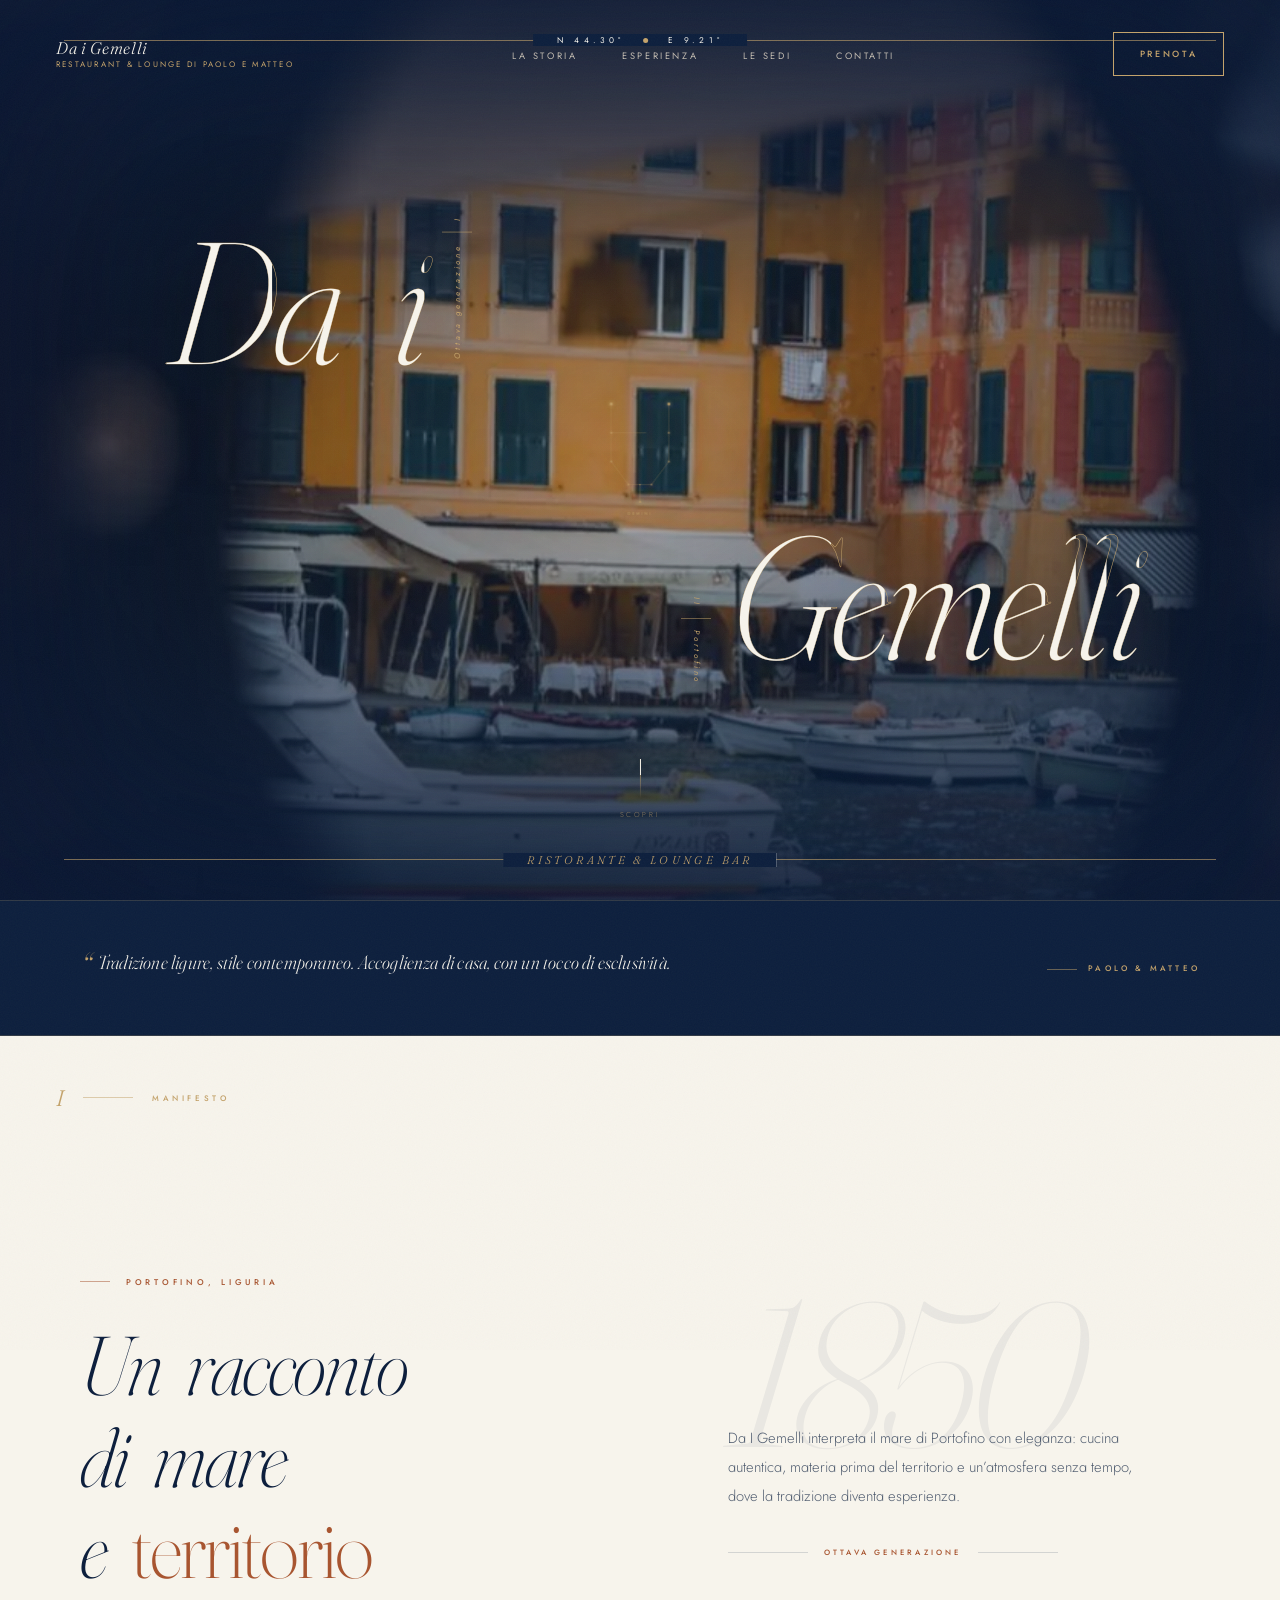
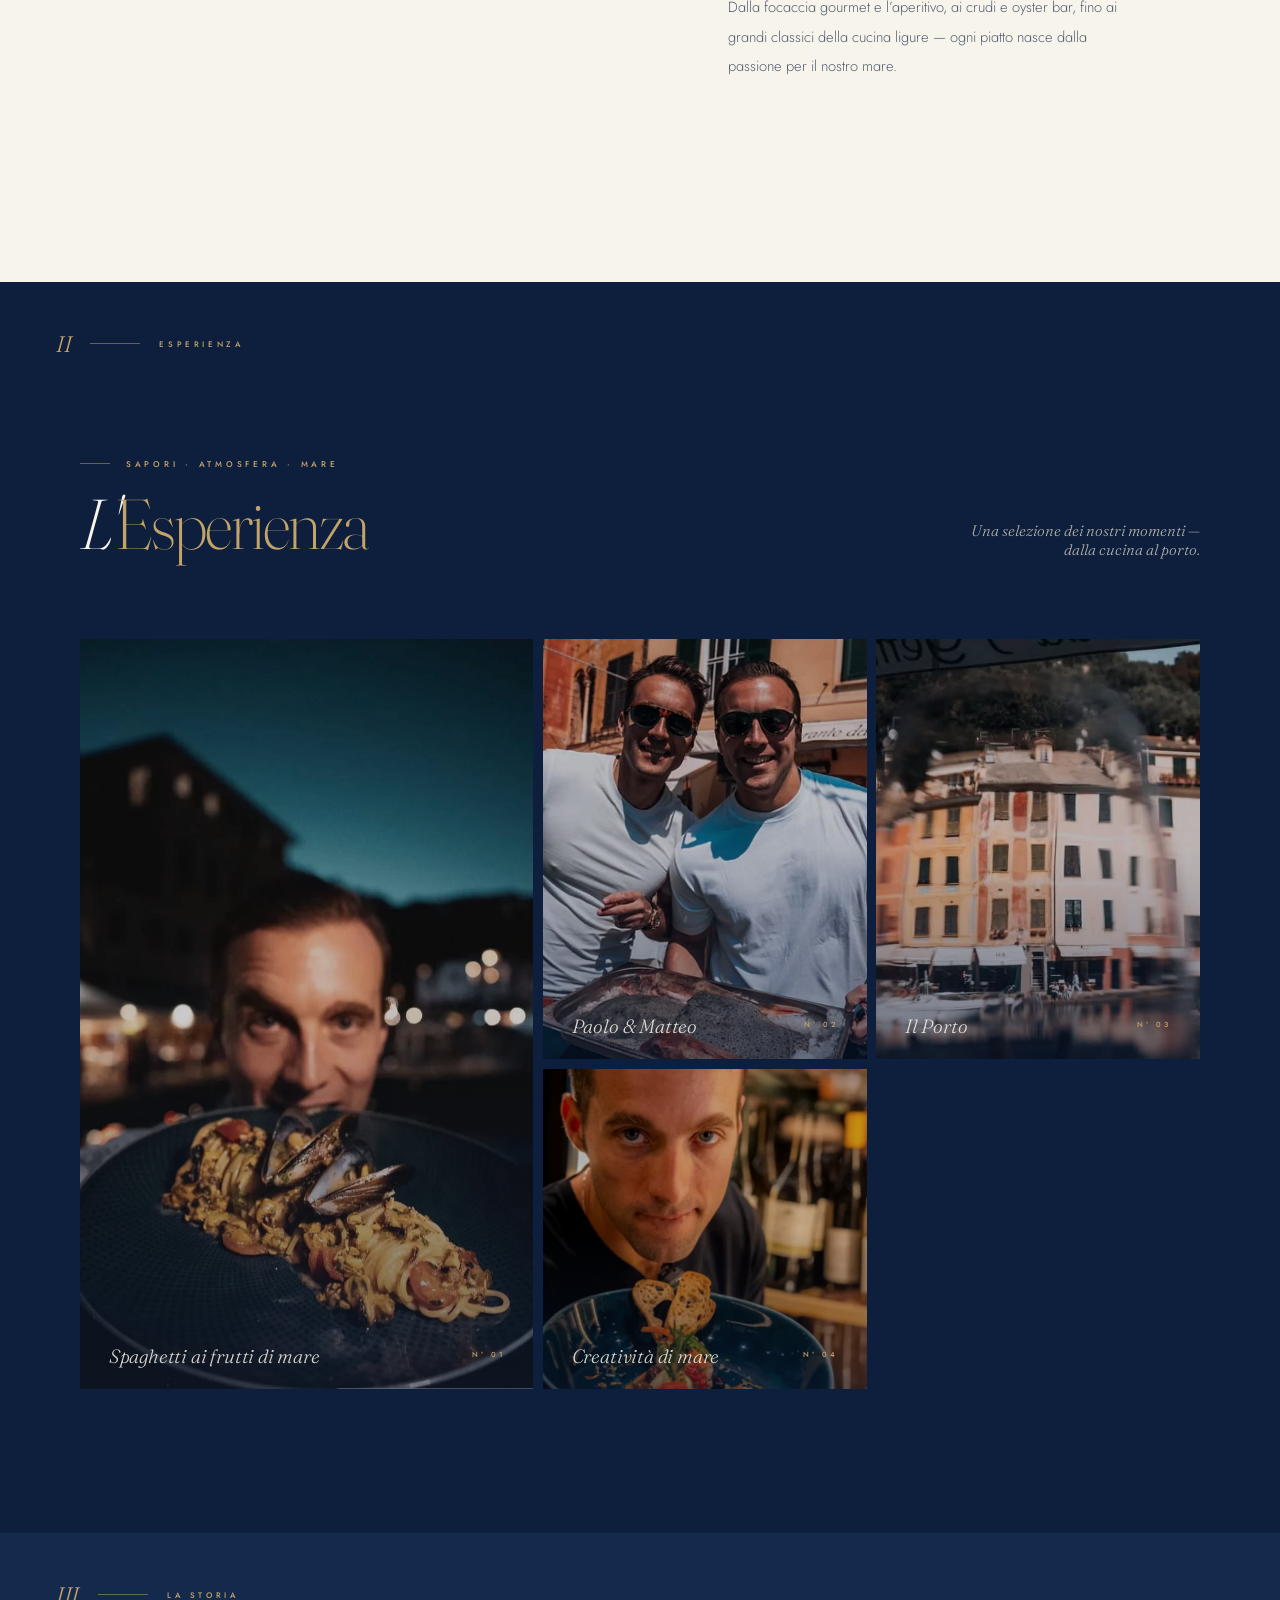
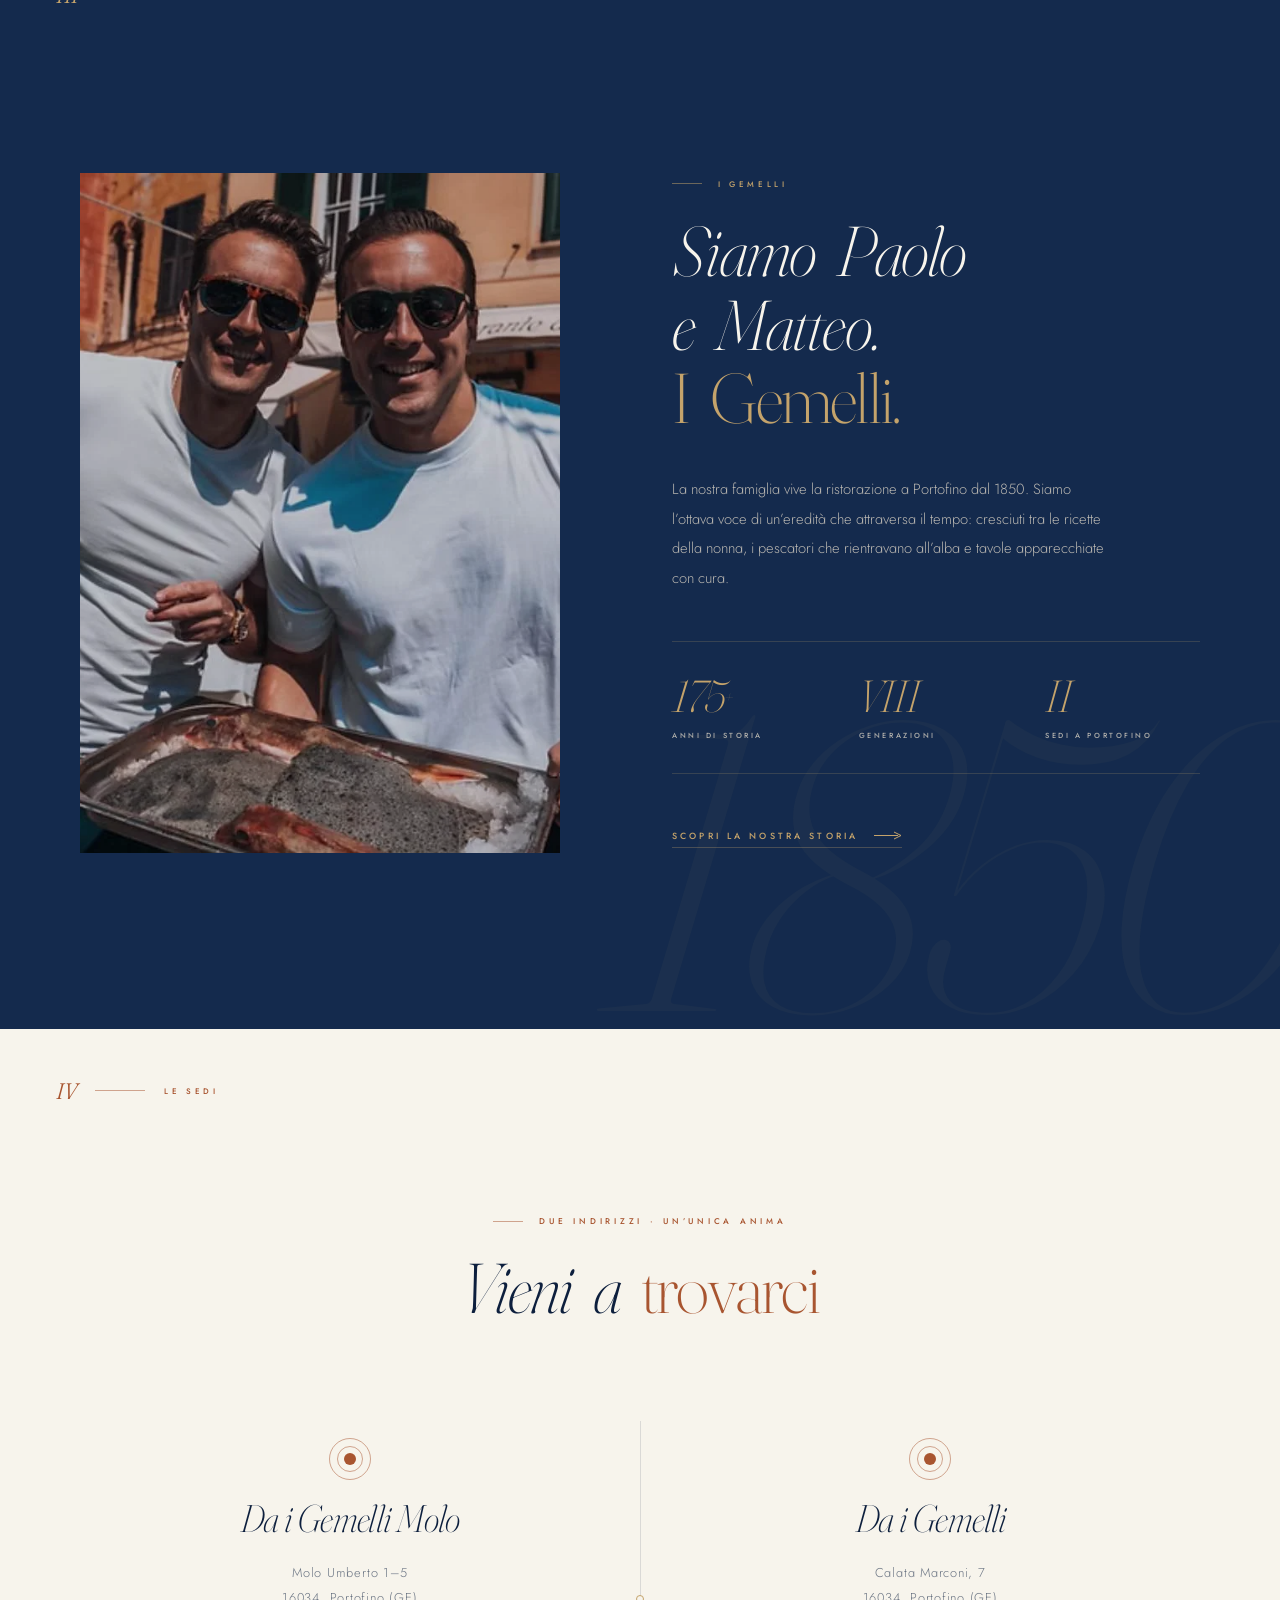
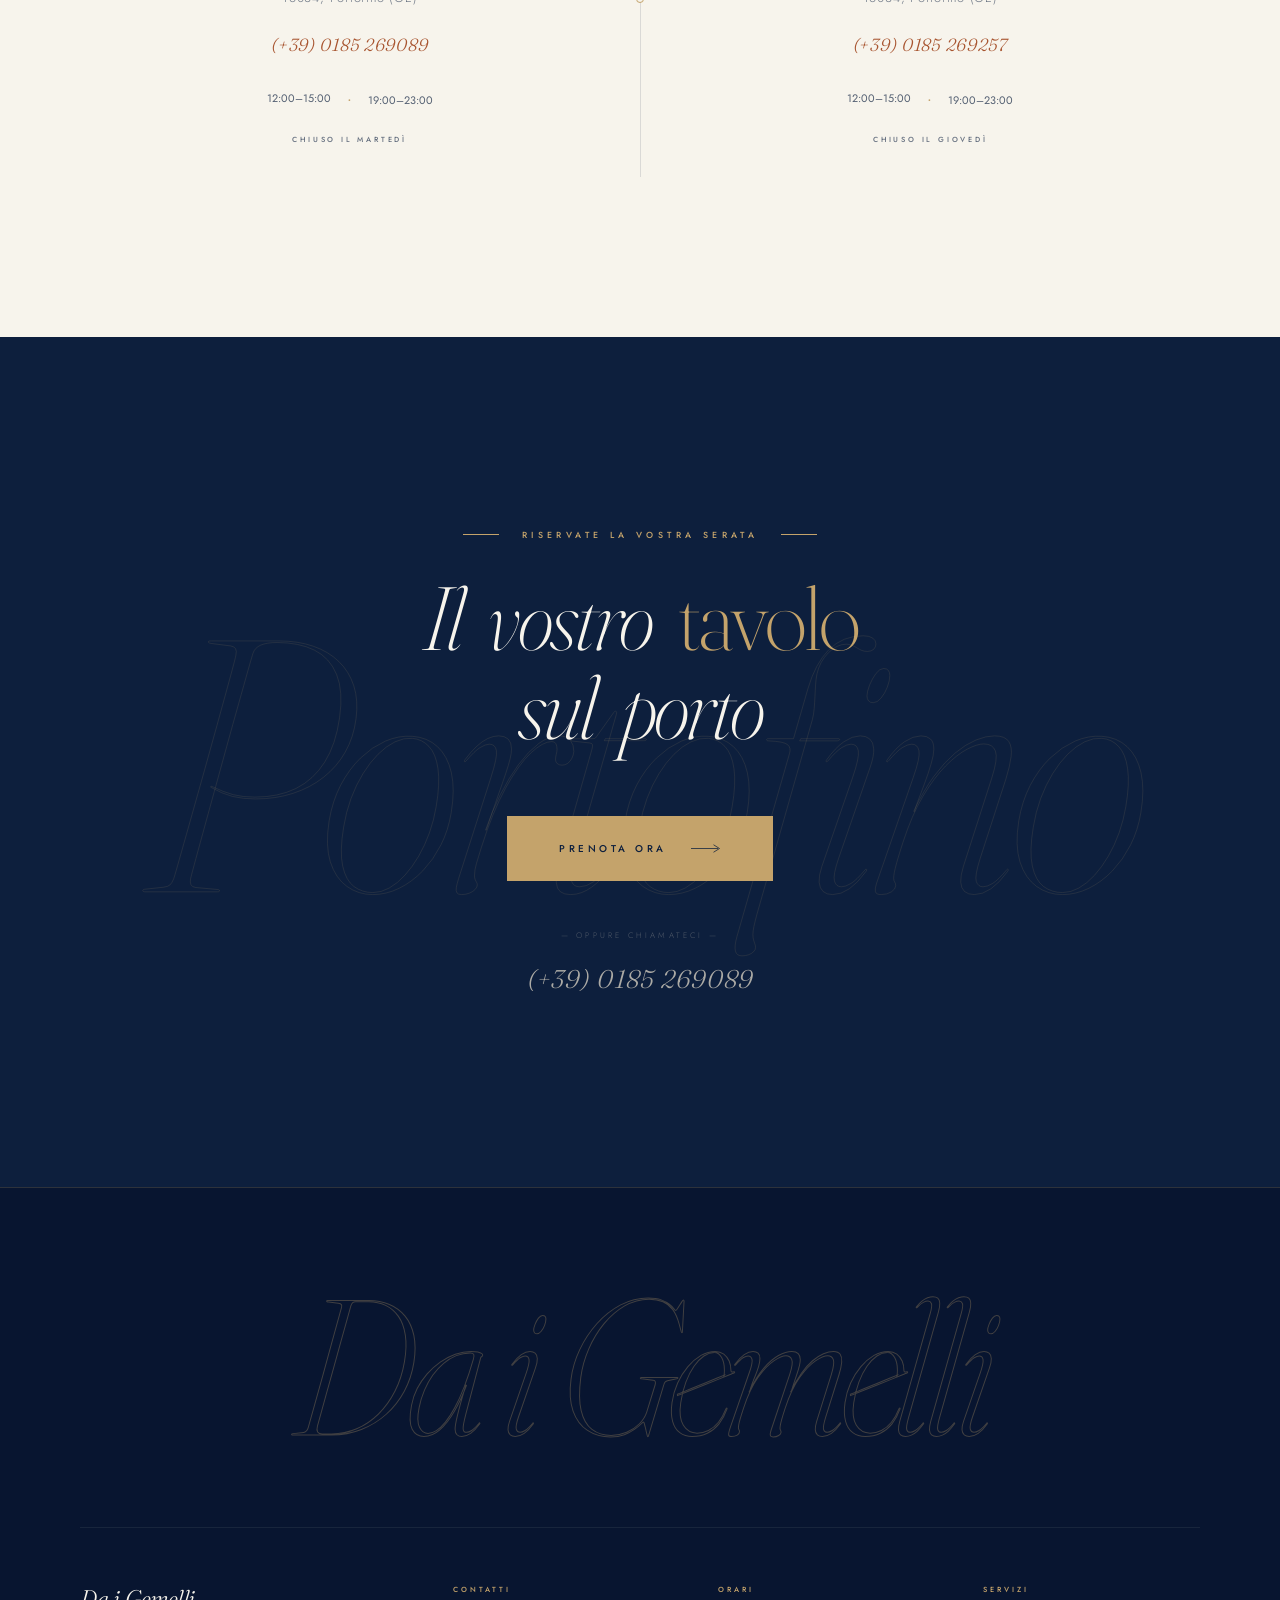
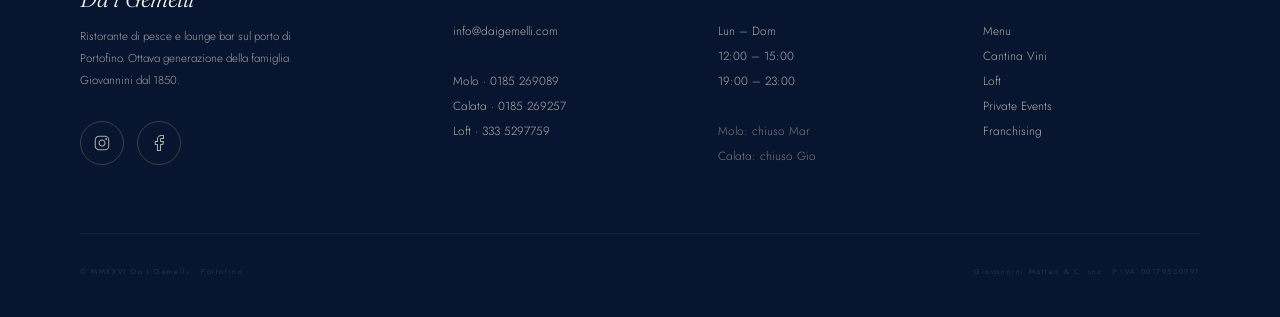
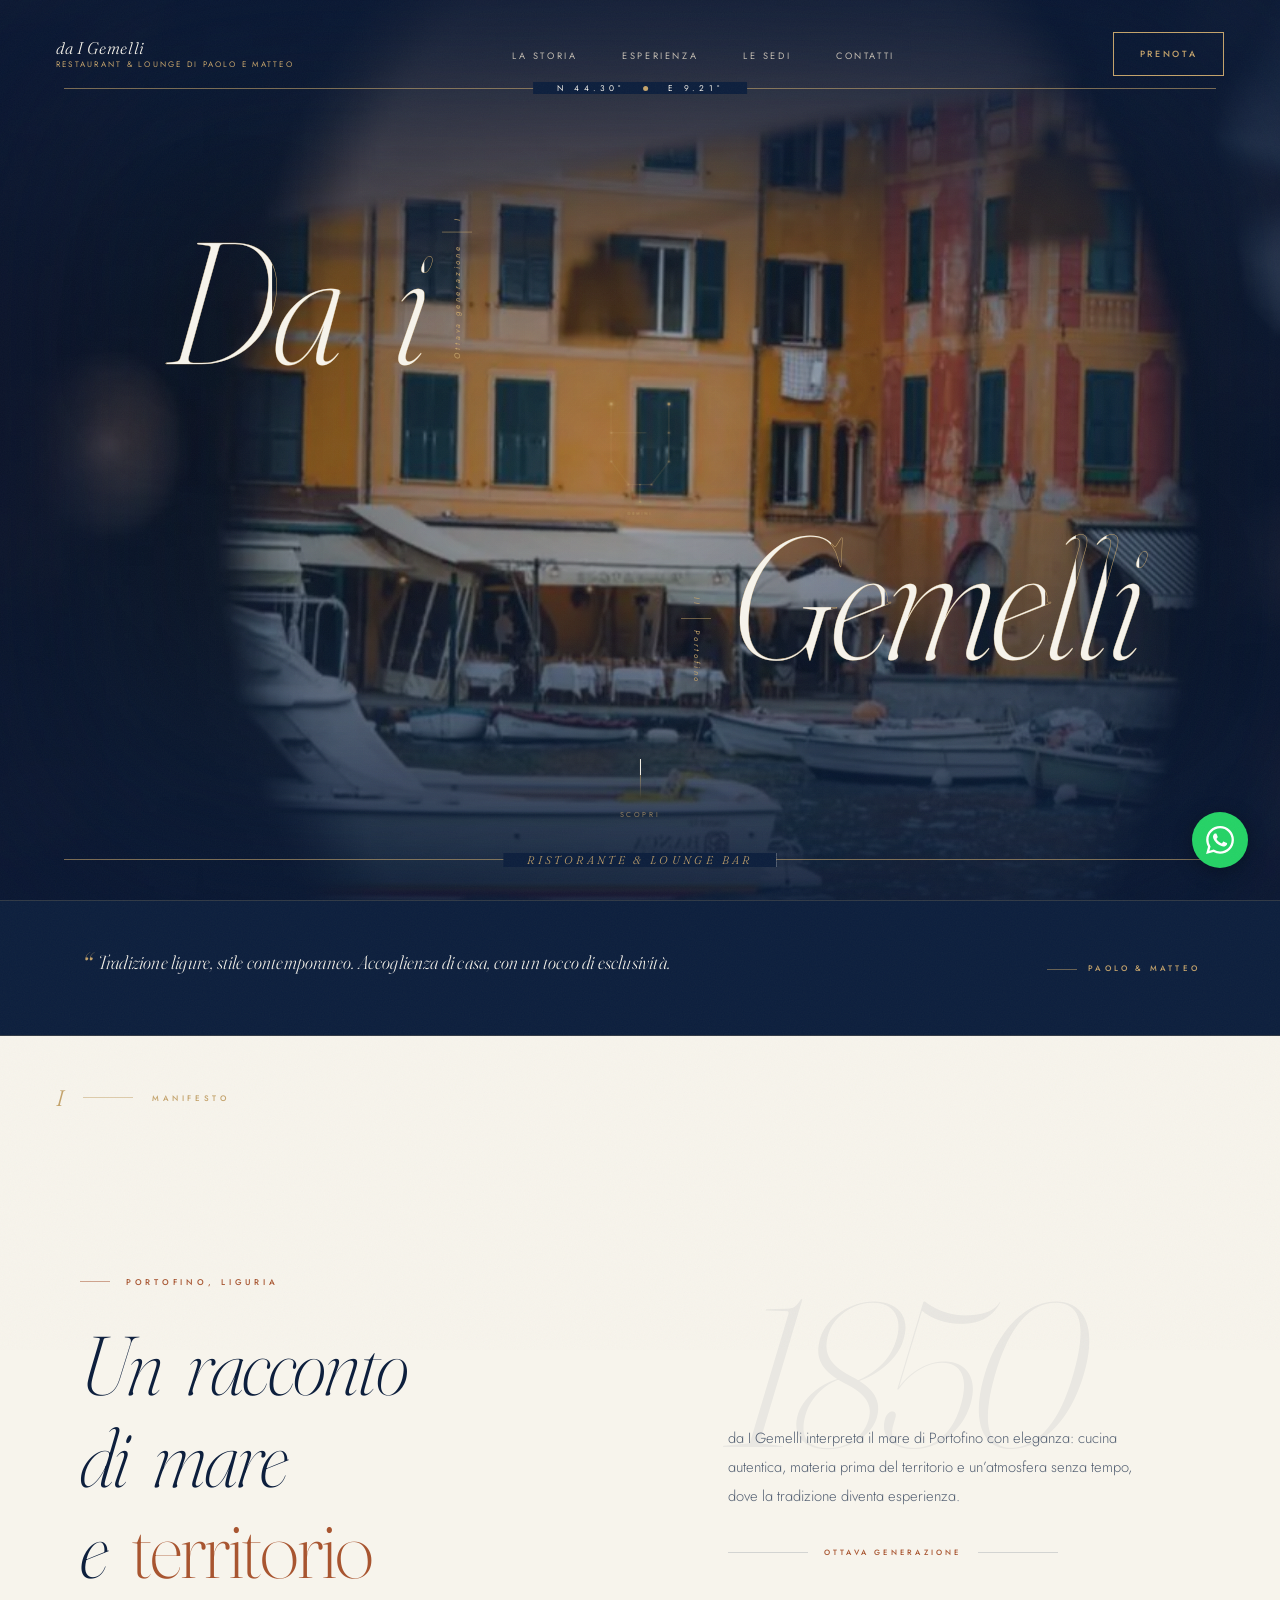
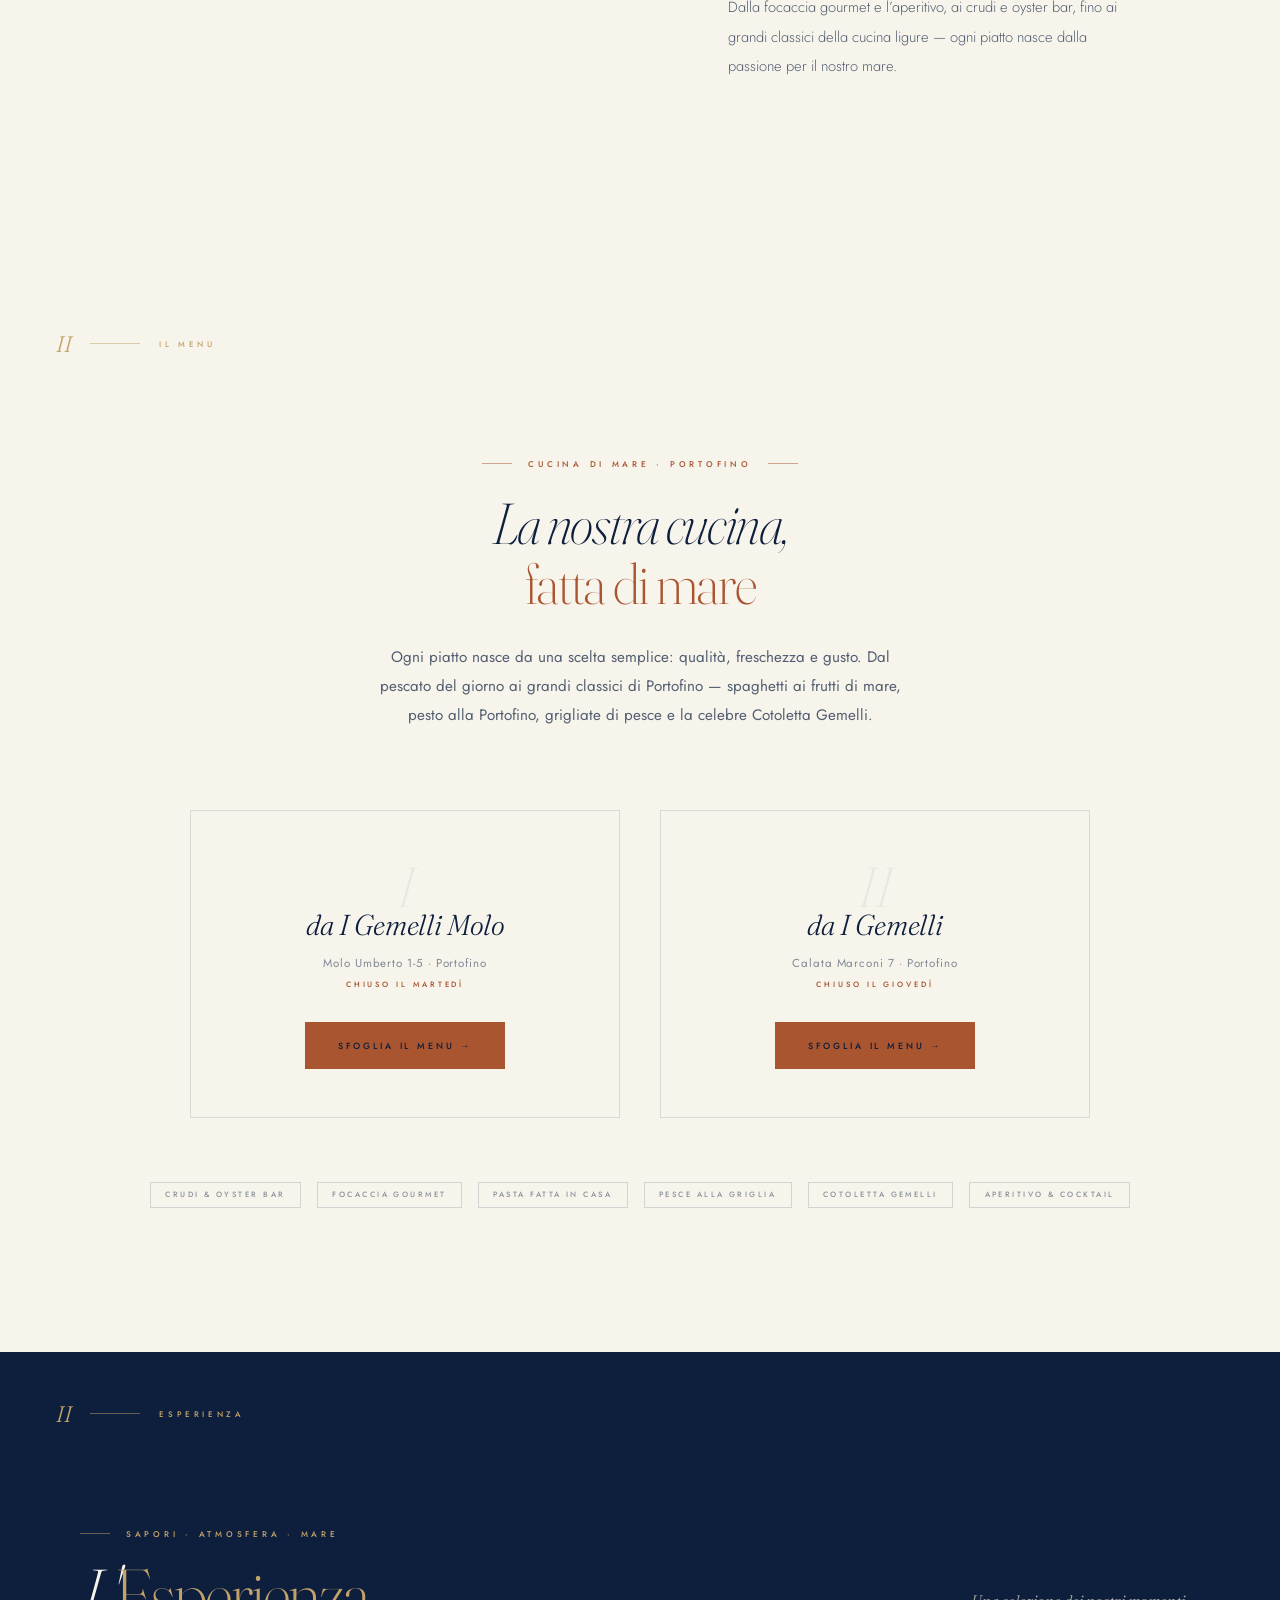
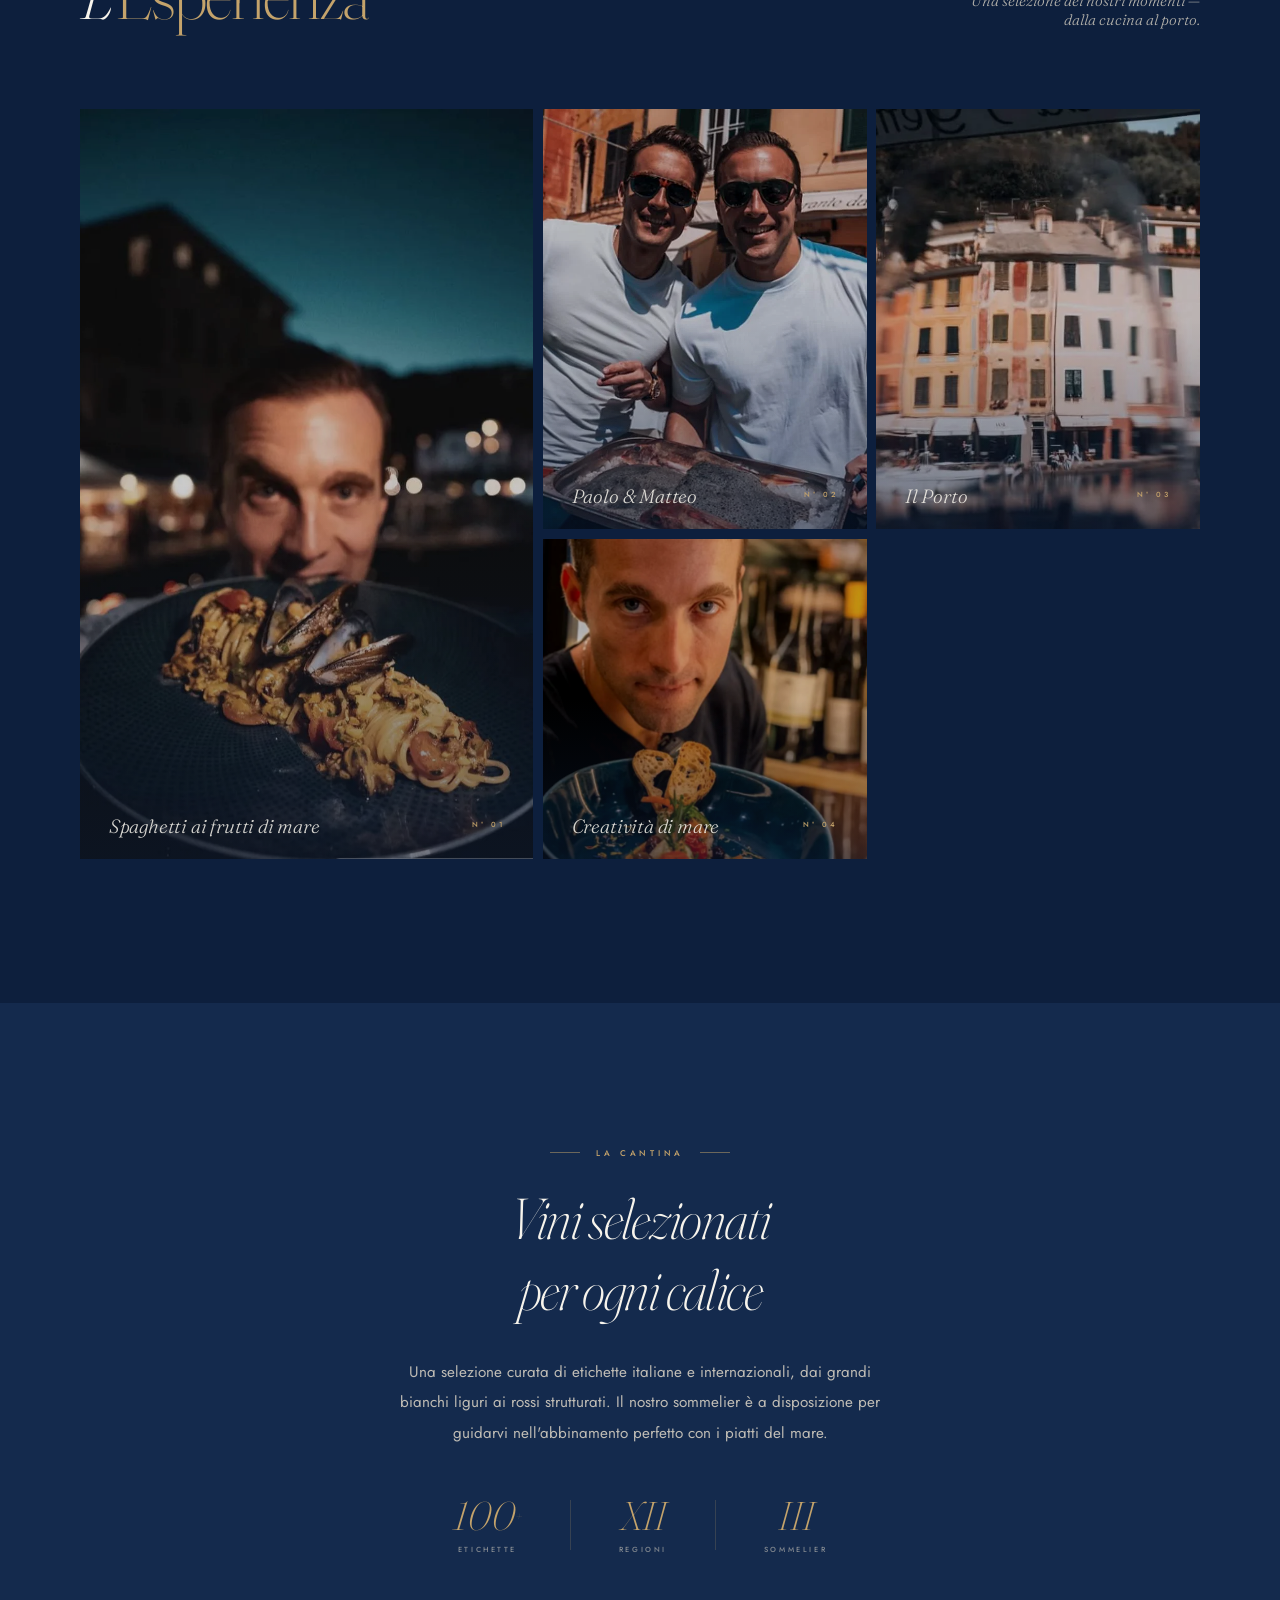
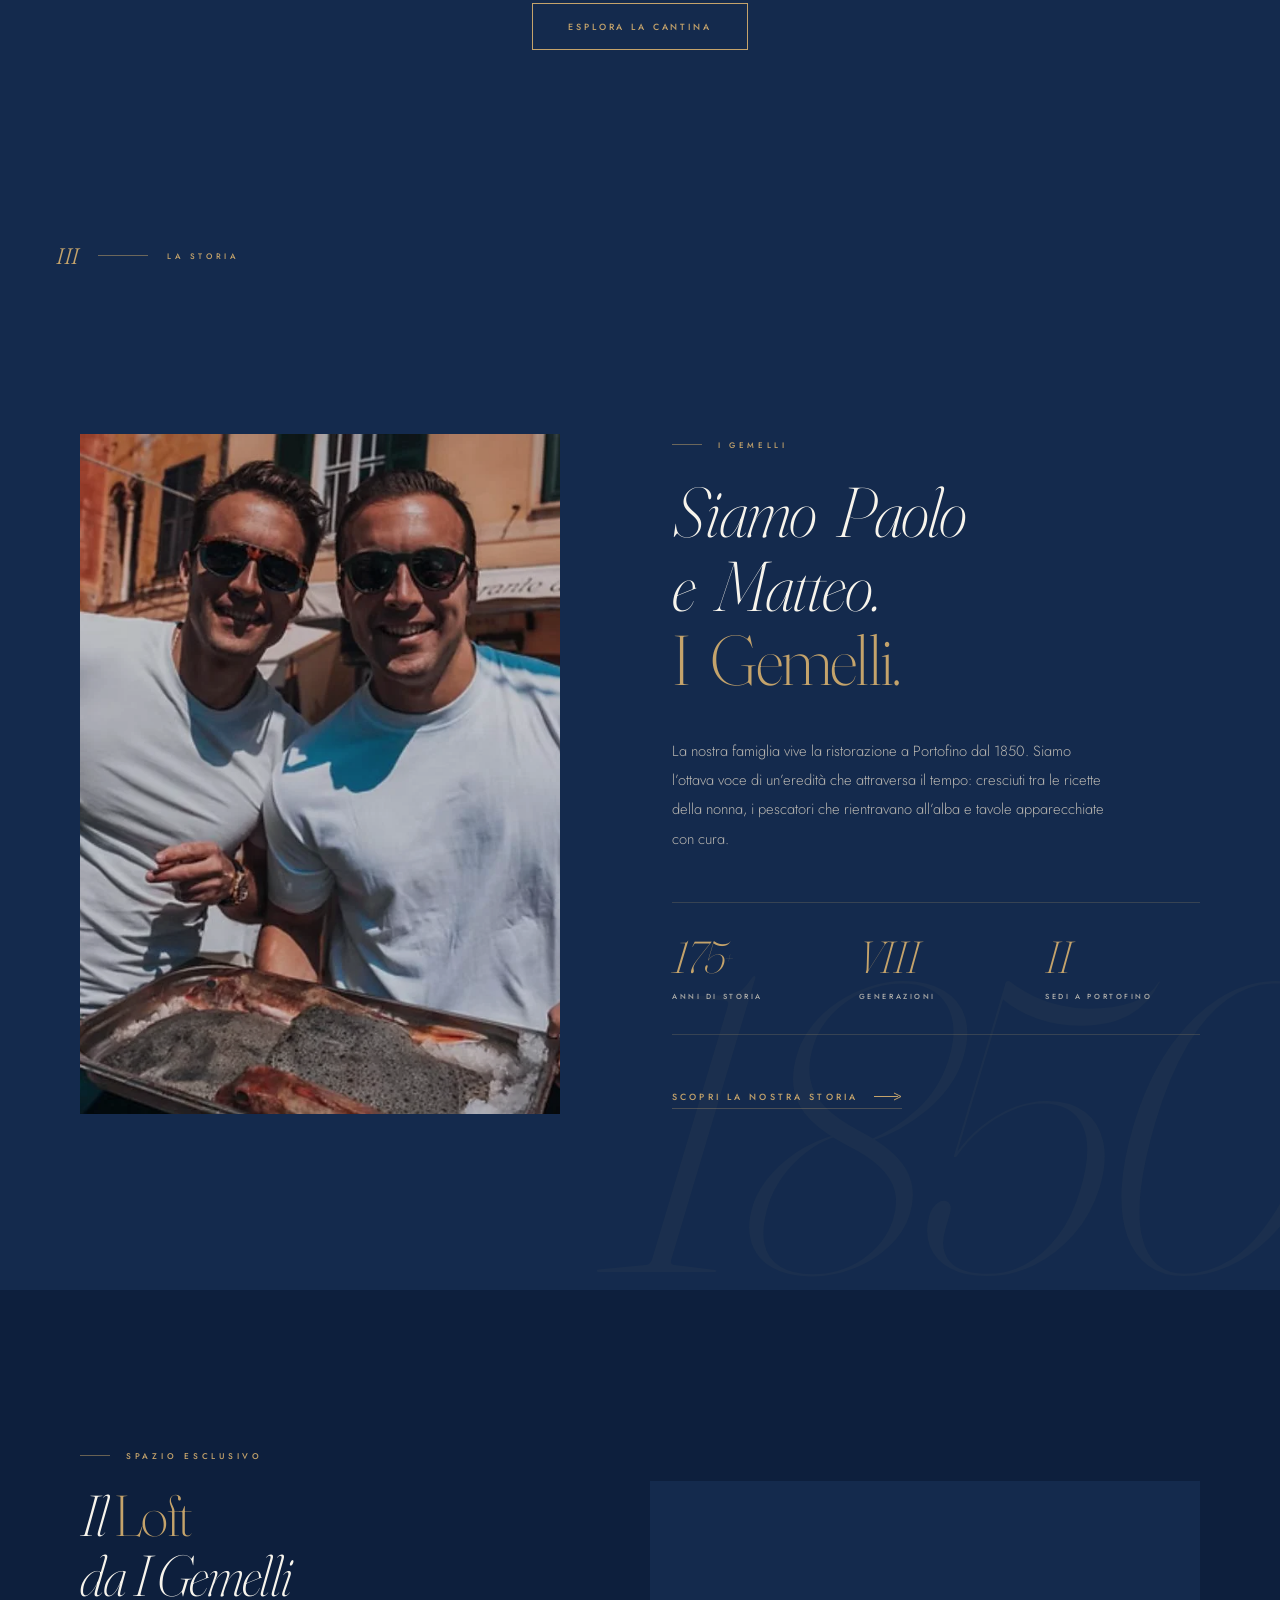
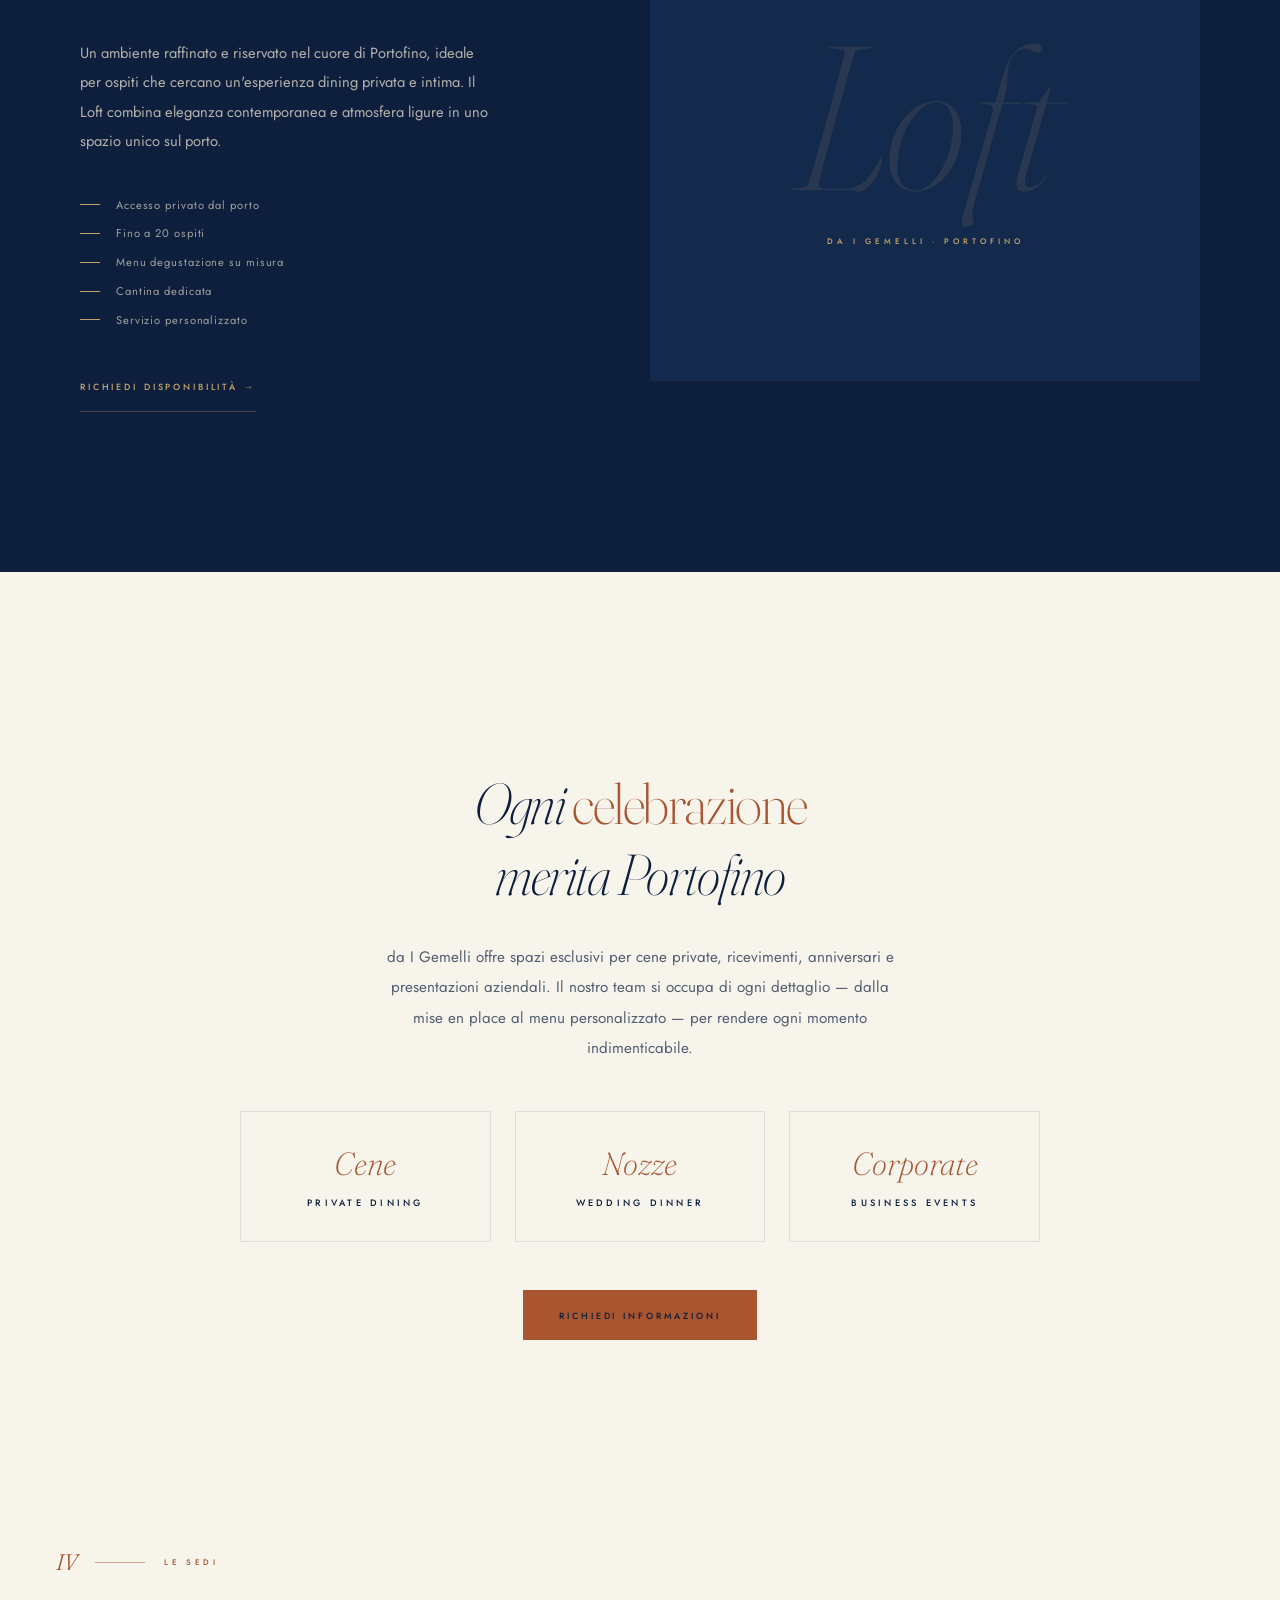
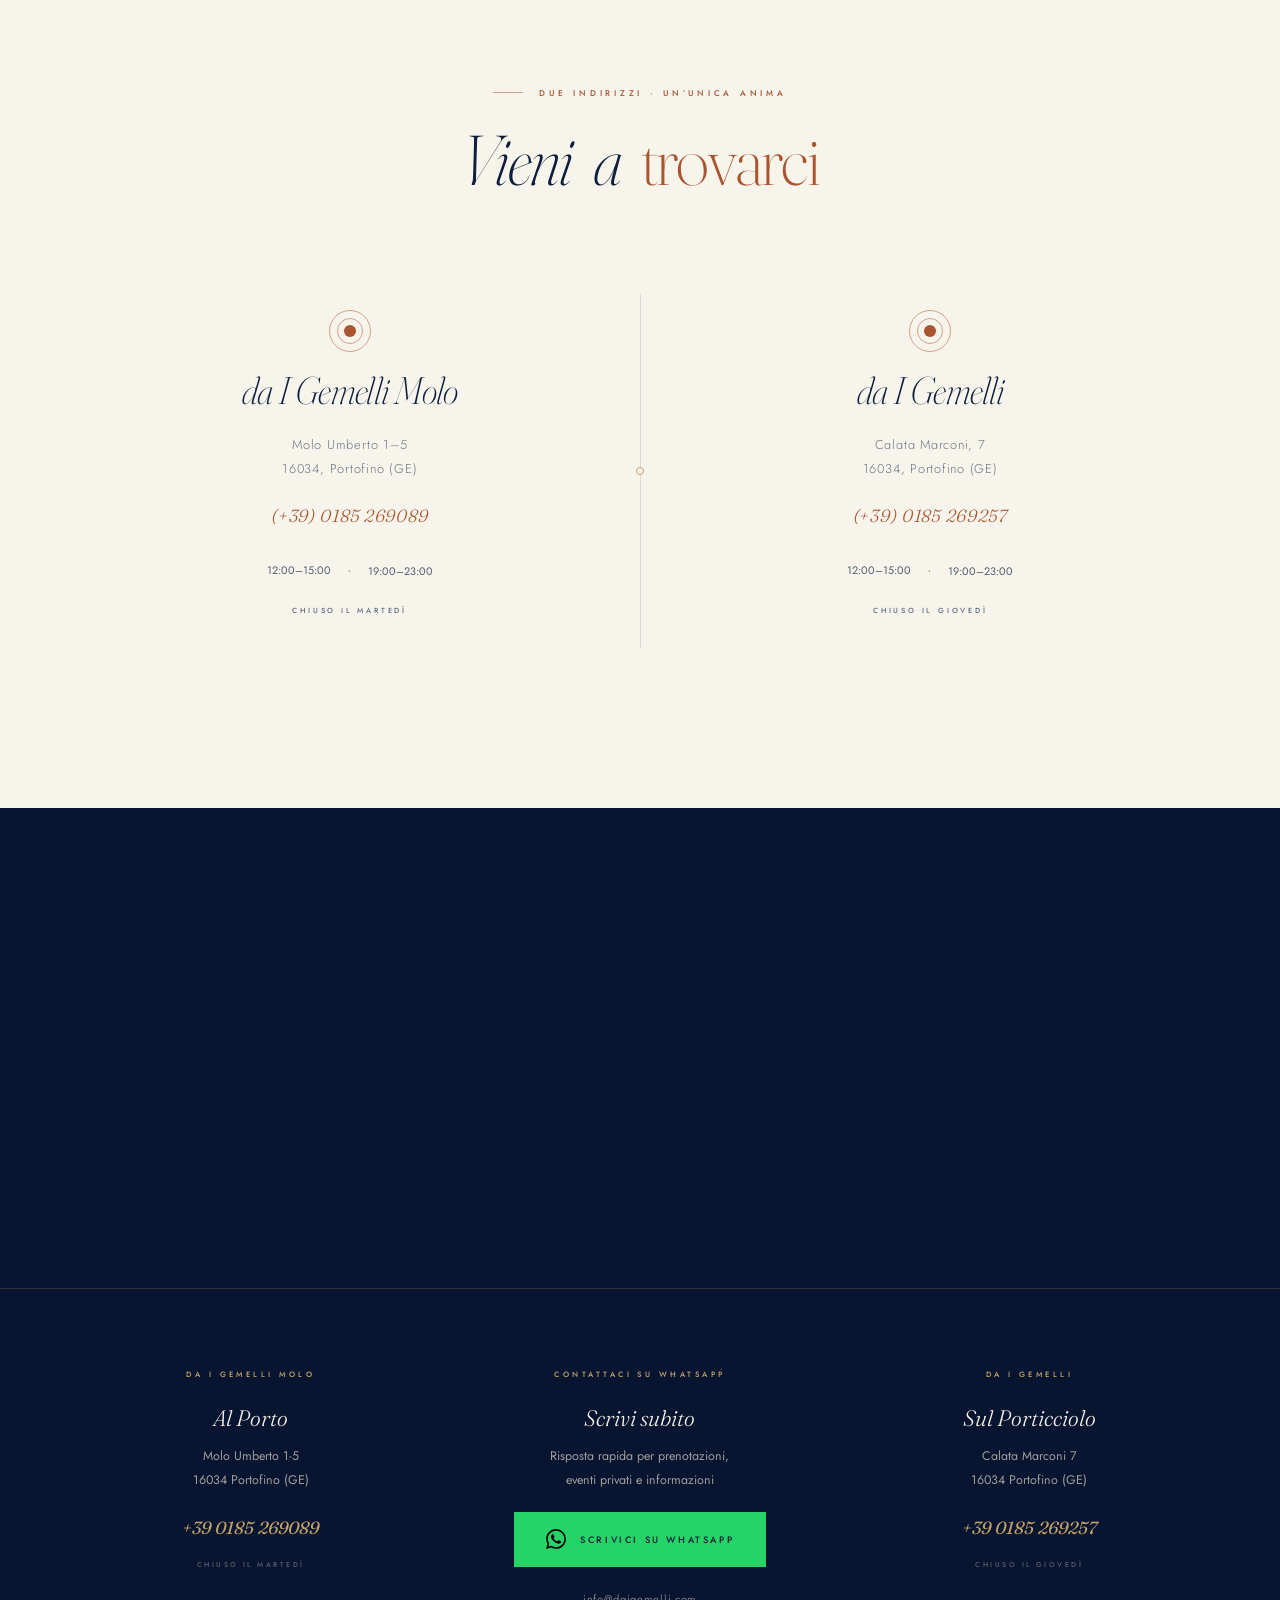
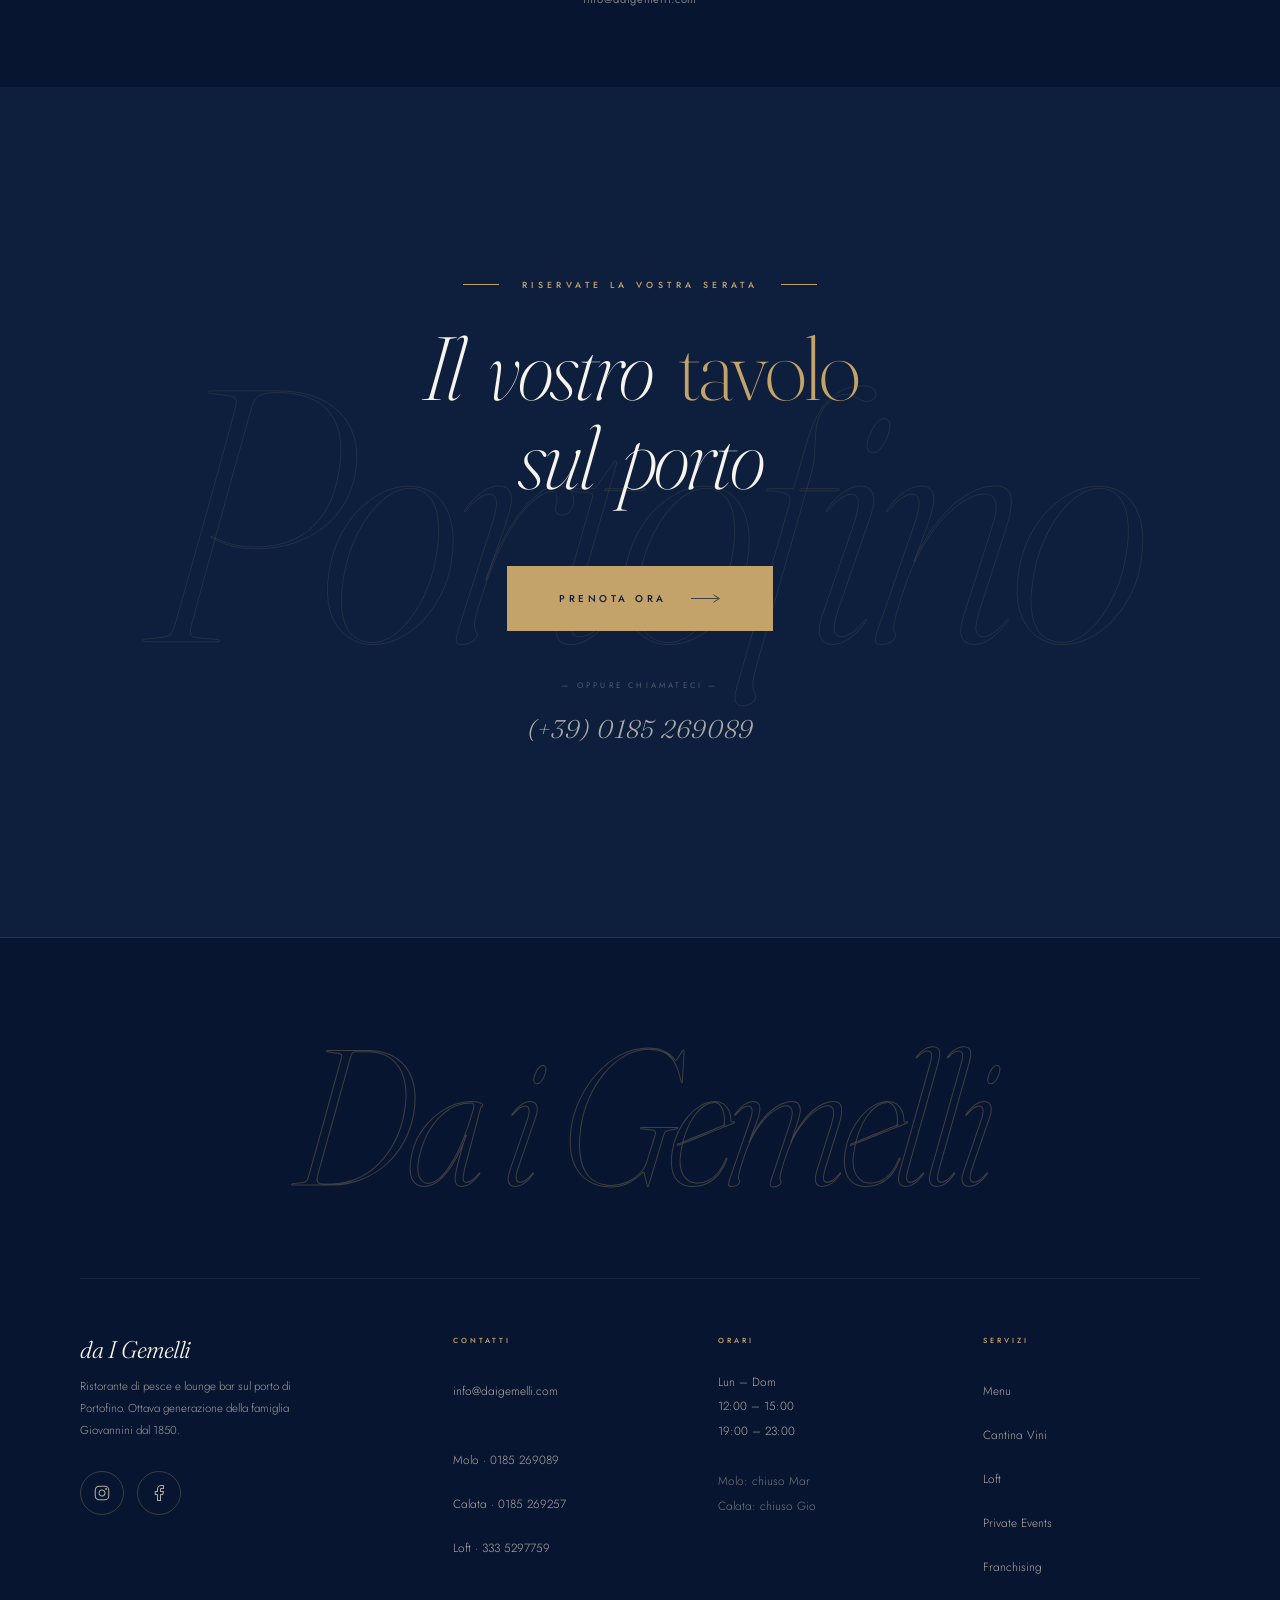
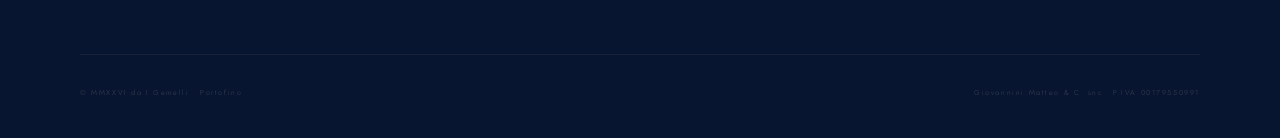
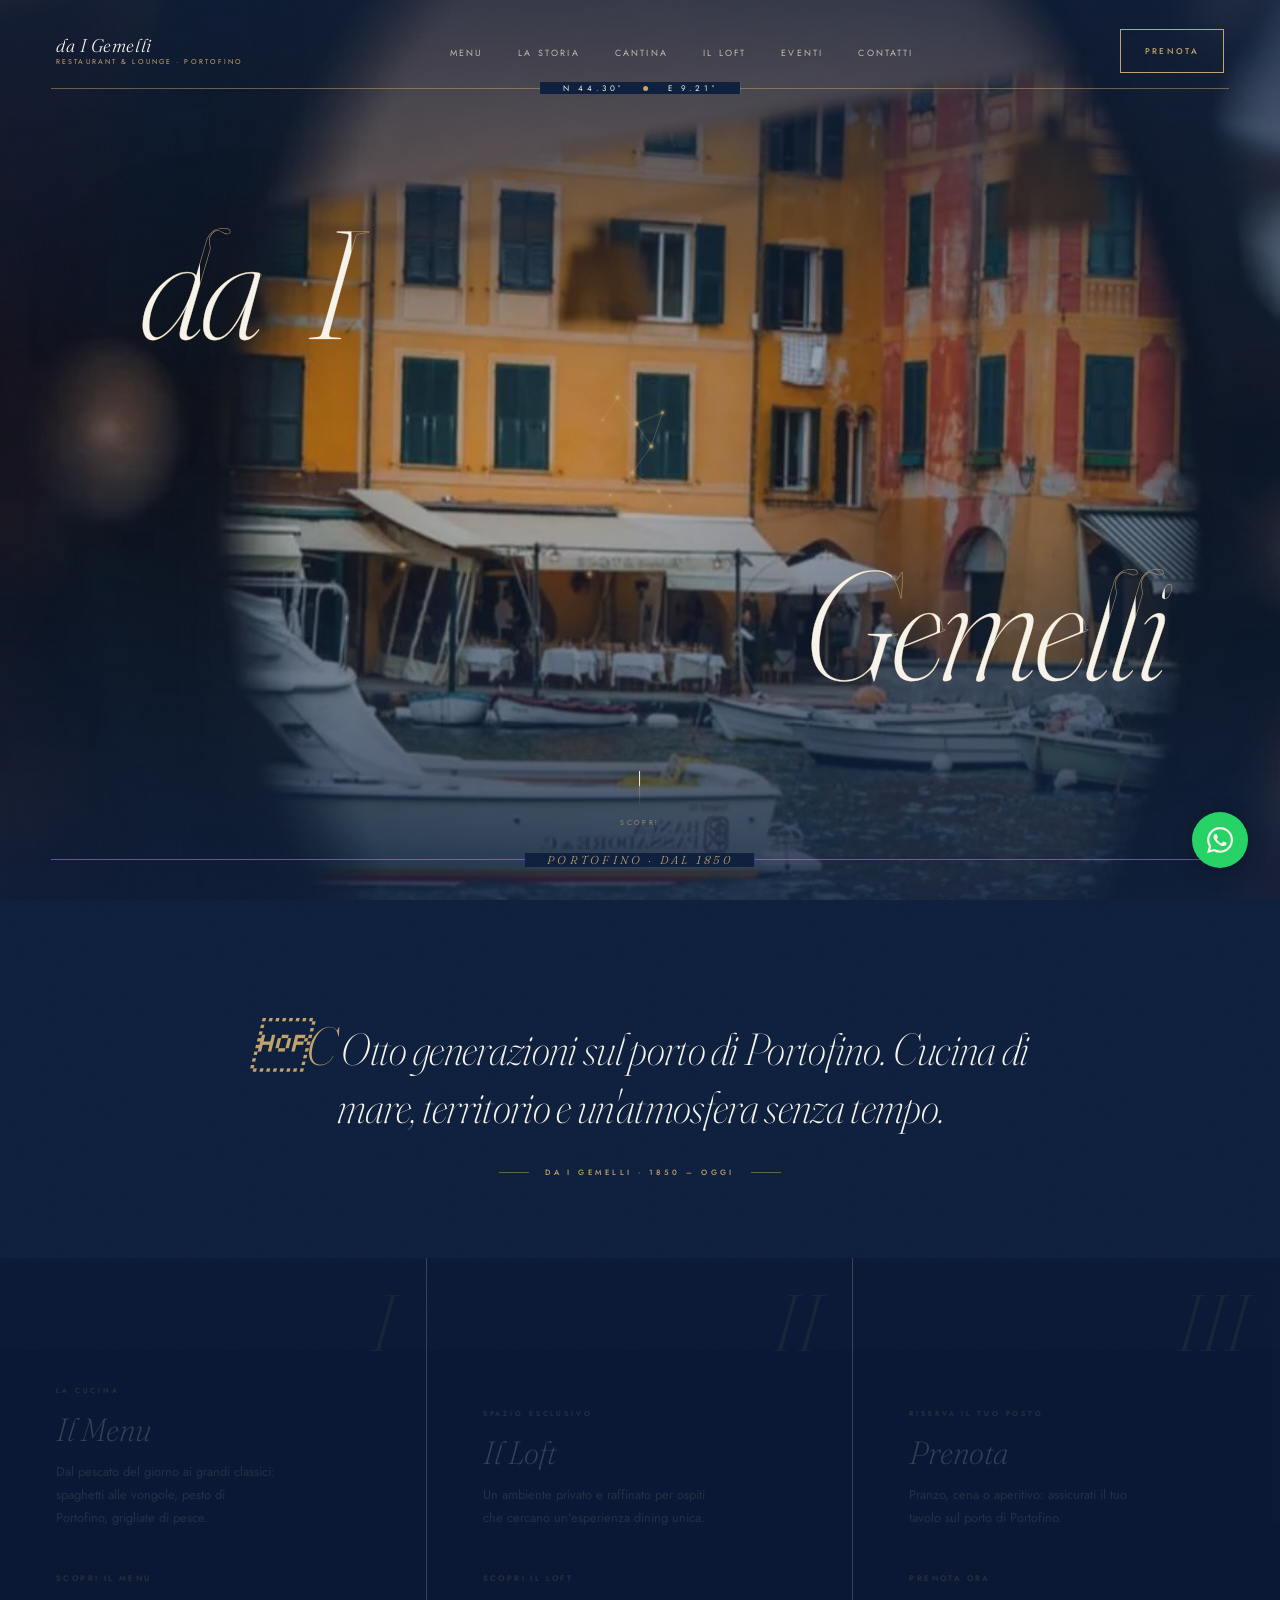
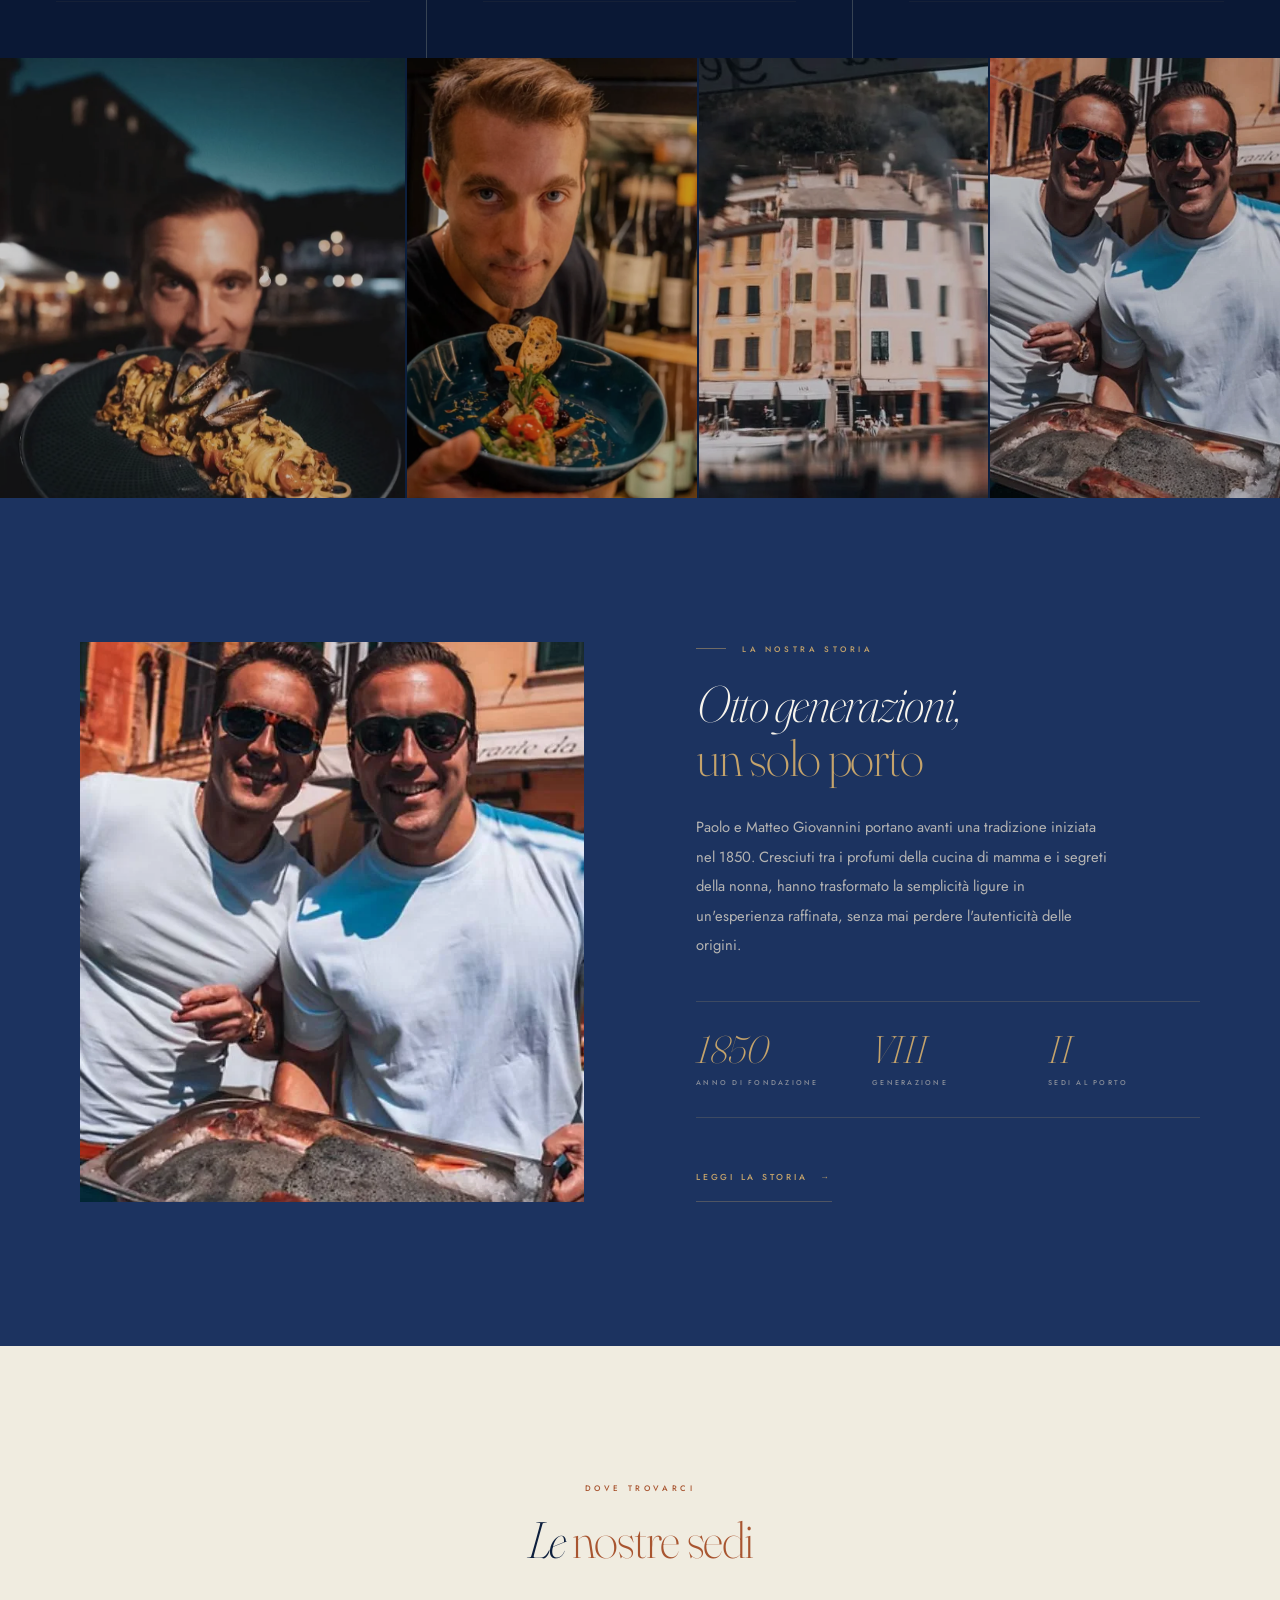
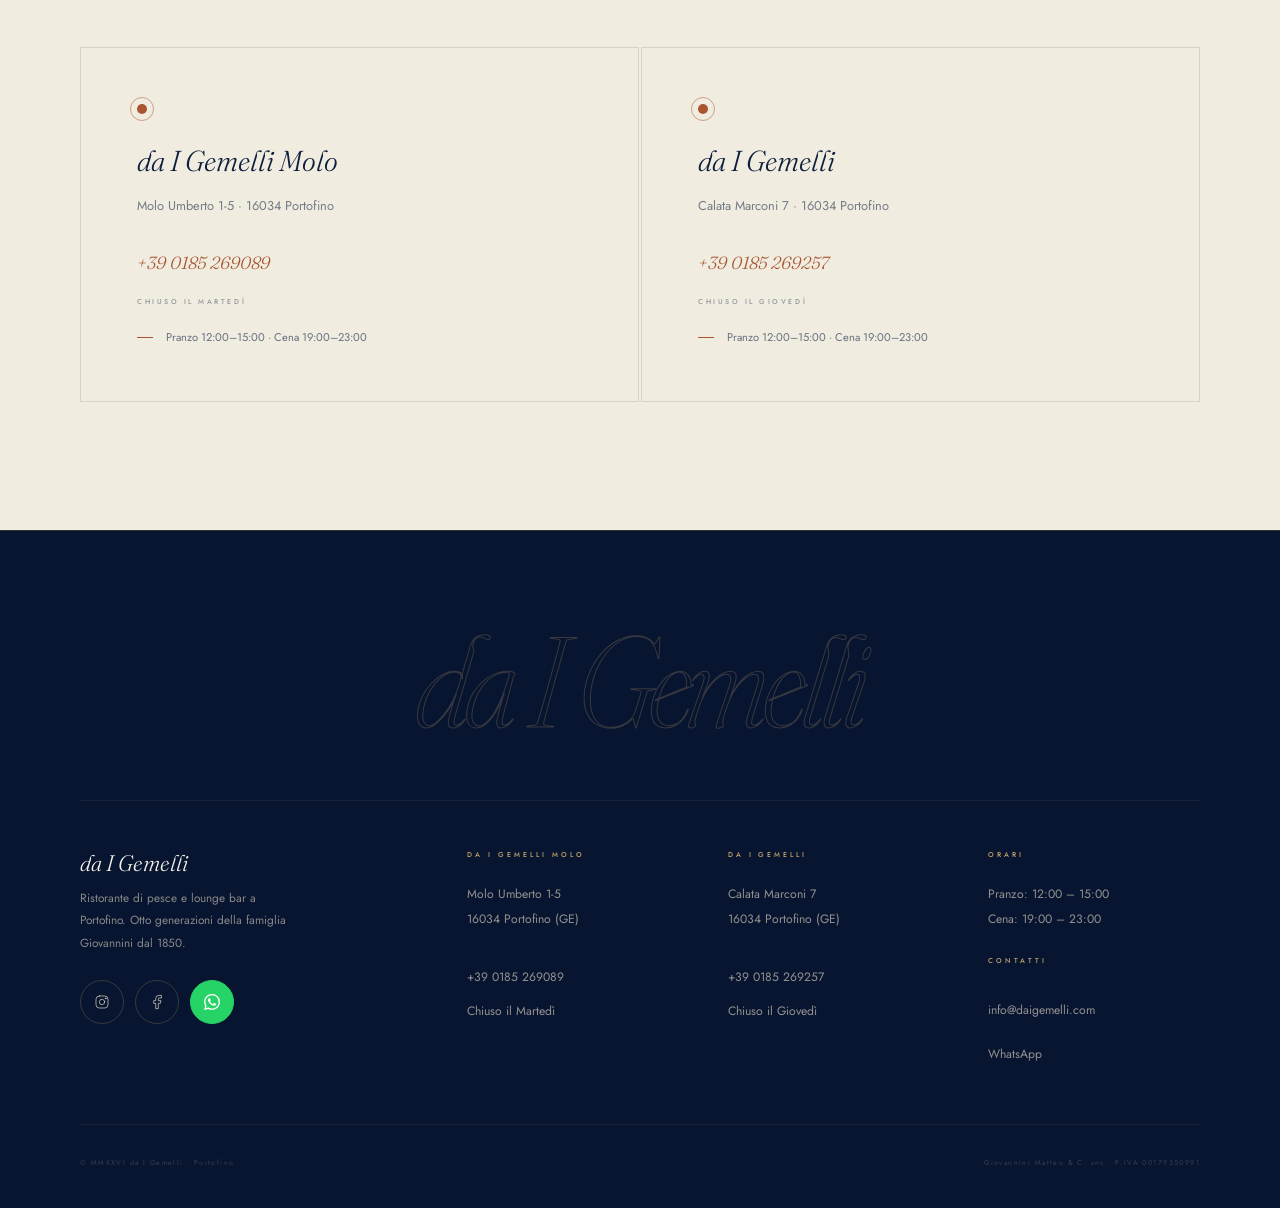
